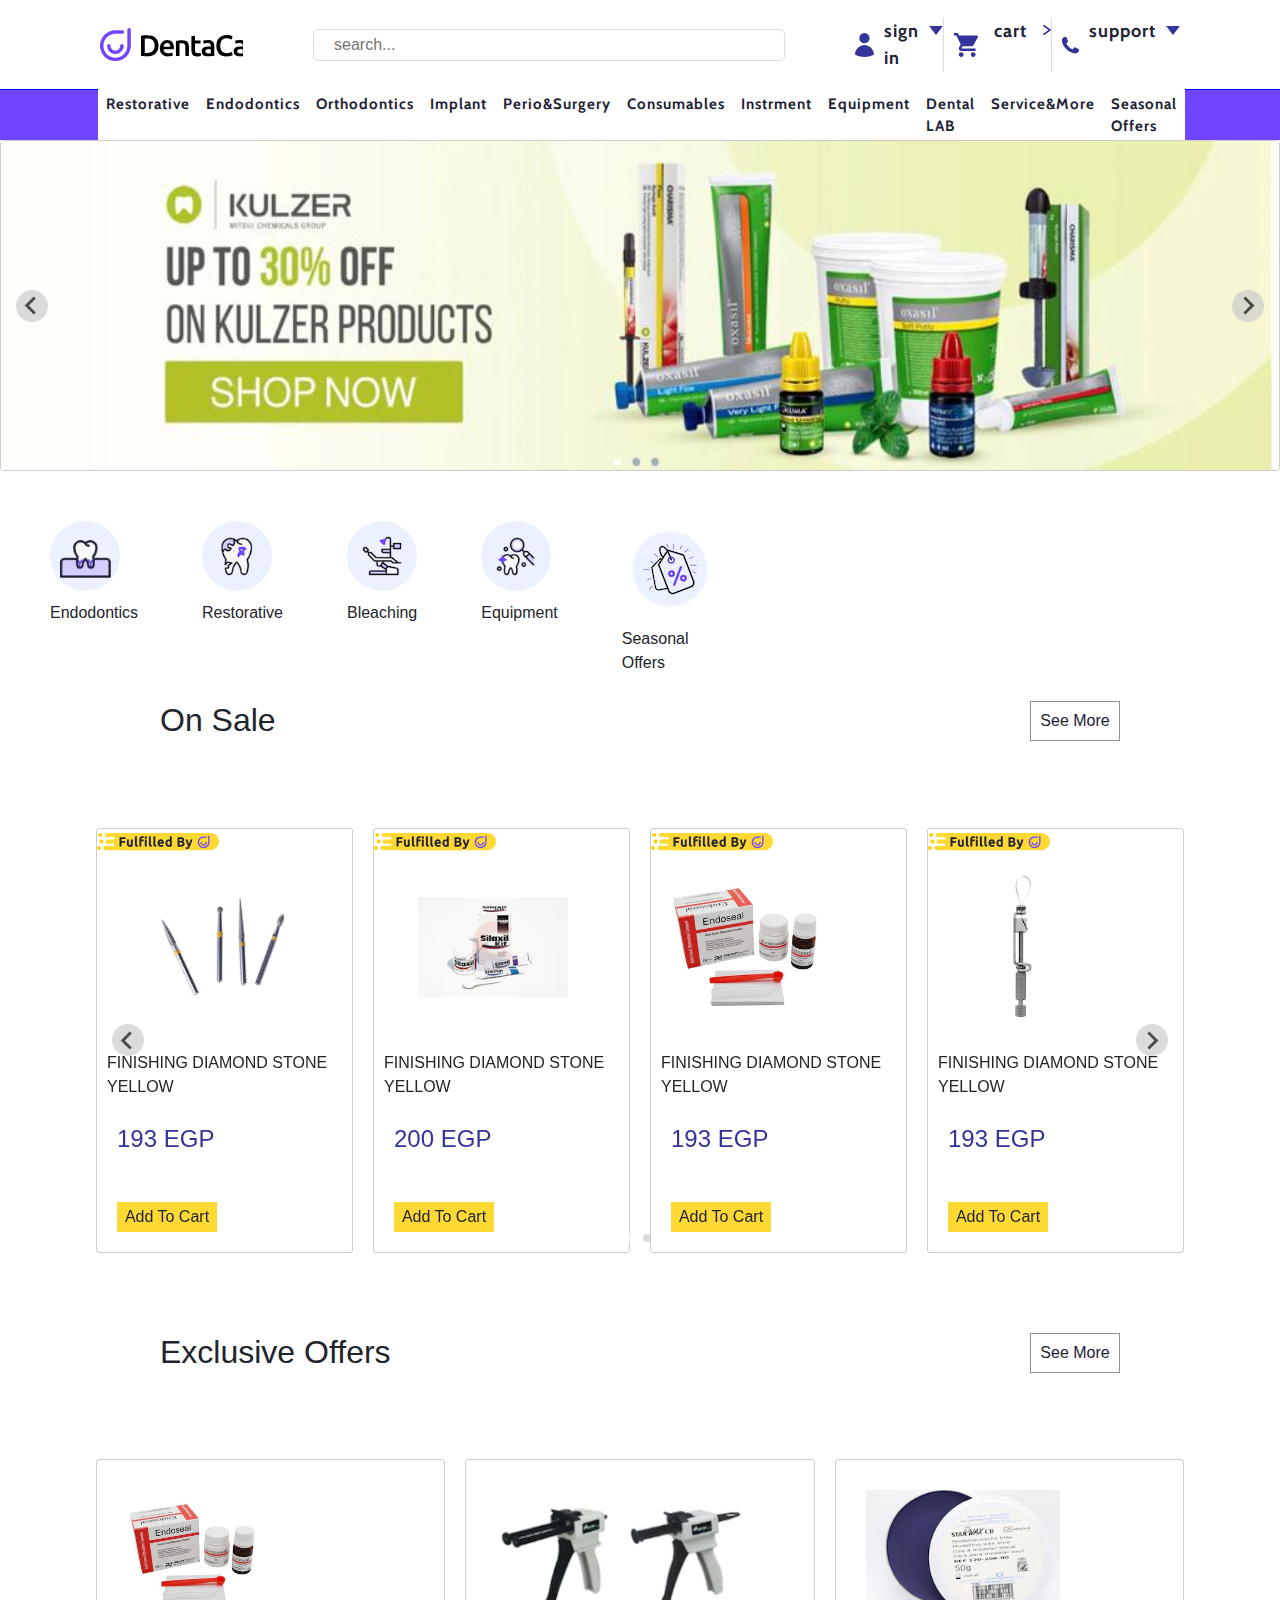
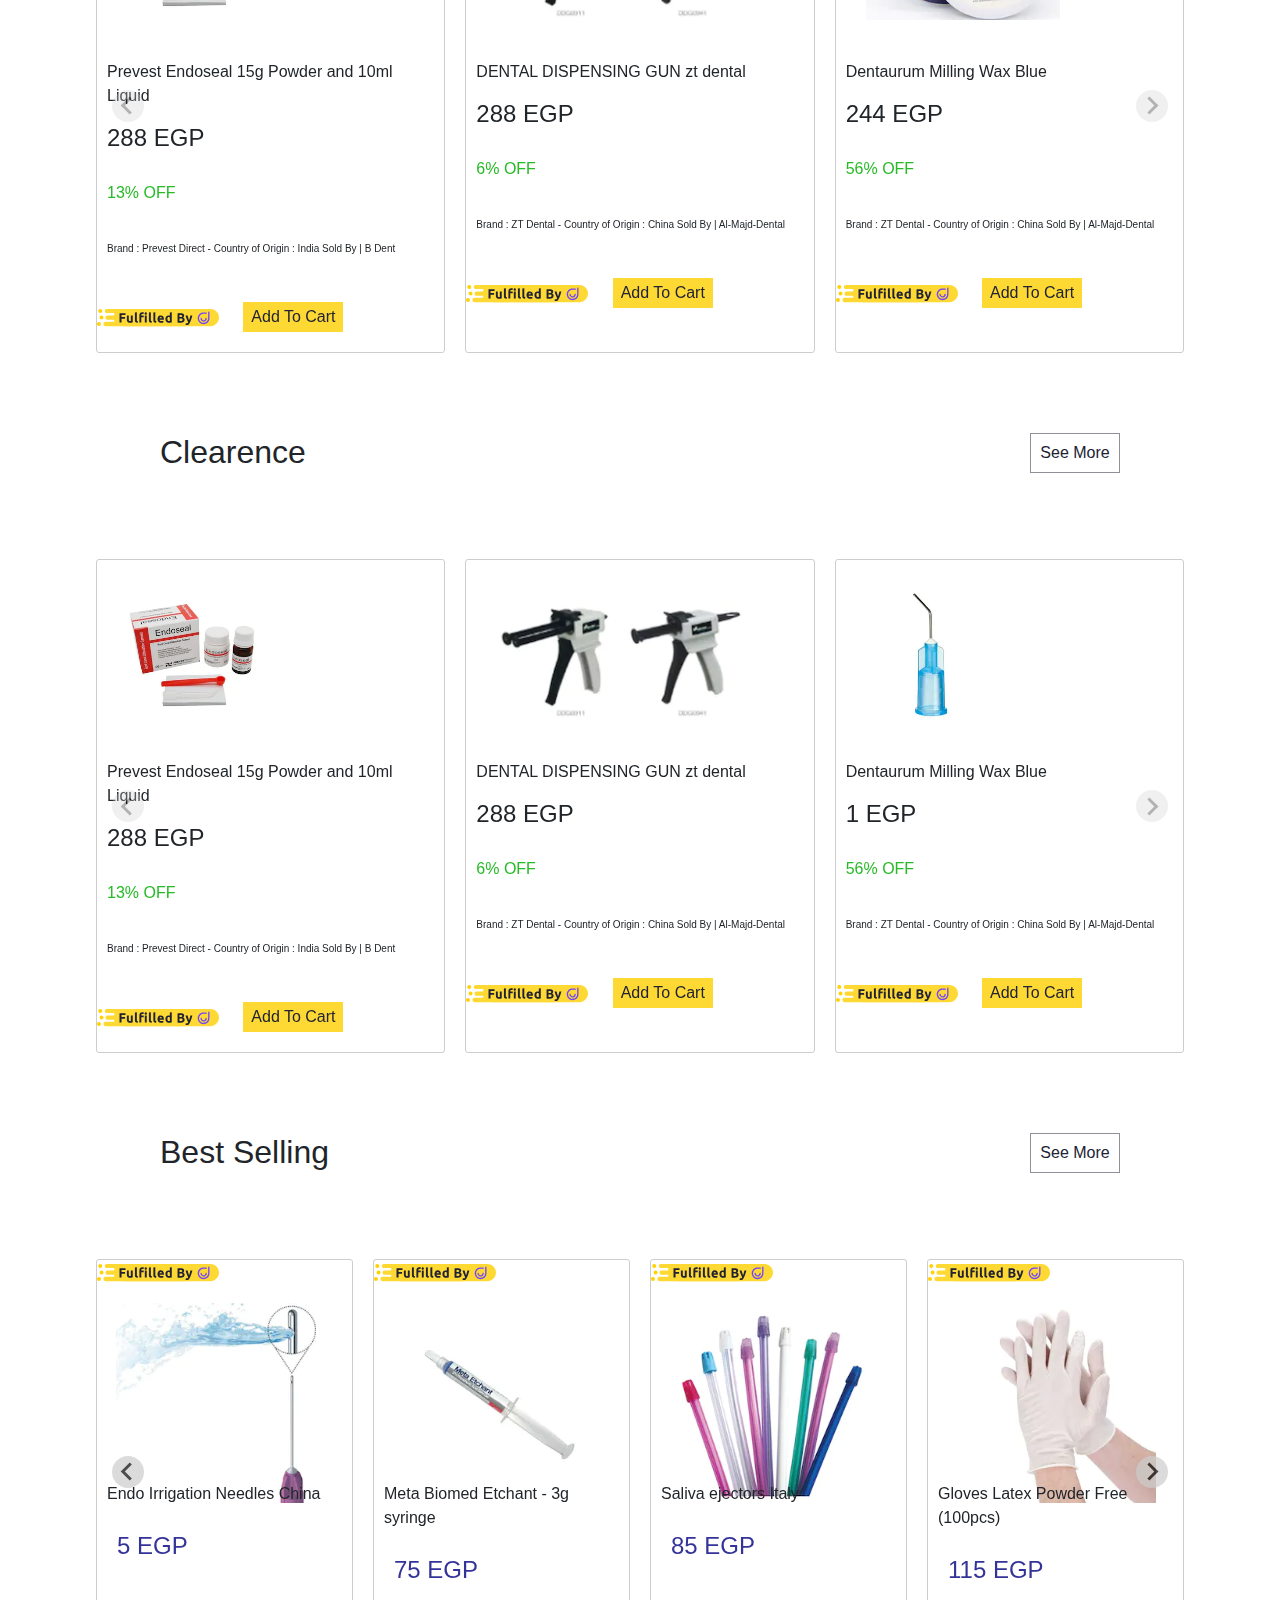
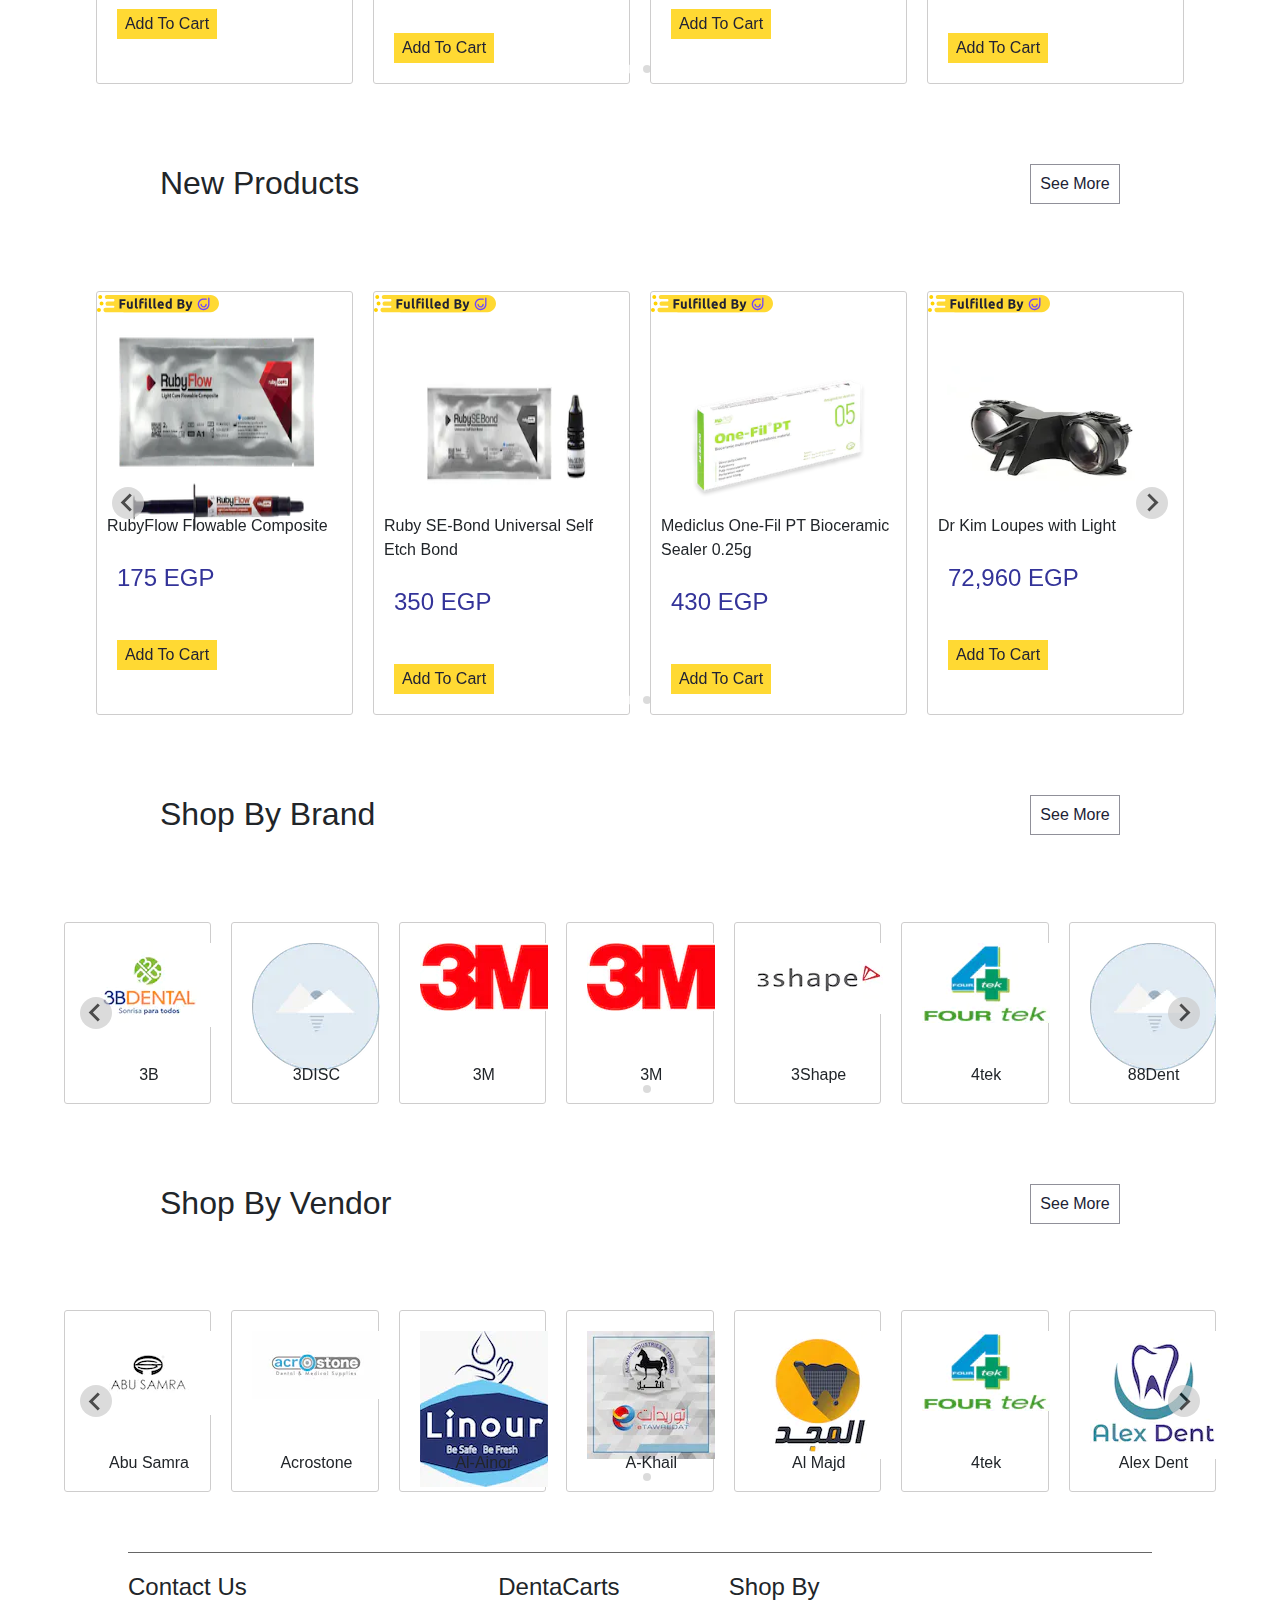
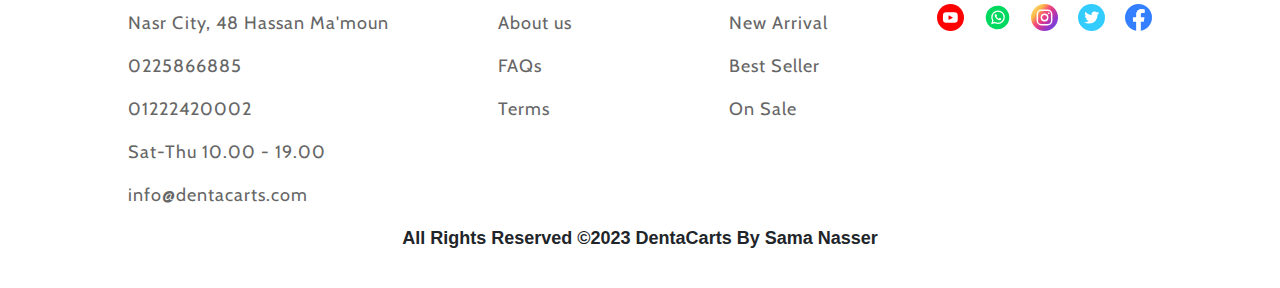
==== index.html @ 3f565e65 "init commit" ====
<!DOCTYPE html>
<html lang="en">

<head>
    <meta charset="UTF-8">
    <meta name="viewport" content="width=device-width, initial-scale=1.0">
    <title>DentaCarts</title>
    <link rel="preconnect" href="https://fonts.googleapis.com">
    <link rel="preconnect" href="https://fonts.gstatic.com" crossorigin>
    <link href="https://fonts.googleapis.com/css2?family=Cabin&display=swap" rel="stylesheet">
    <link rel="stylesheet" href="assets/style/bootstrap.min.css">
    <link rel="stylesheet" href="https://cdnjs.cloudflare.com/ajax/libs/font-awesome/6.4.2/css/all.min.css"
        integrity="sha512-z3gLpd7yknf1YoNbCzqRKc4qyor8gaKU1qmn+CShxbuBusANI9QpRohGBreCFkKxLhei6S9CQXFEbbKuqLg0DA=="
        crossorigin="anonymous" referrerpolicy="no-referrer" />
    <link rel="stylesheet" href="assets/style/splide.min.css">
    <link rel="stylesheet" href="assets/style/style.css">
</head>

<body>
    <div class="LocalIcon_root"><svg width="180" height="34" margin="15px 0" onclick="location.href='index.html';">
            <path
                d="M58.55 17.702c0 1.788-.276 3.34-.836 4.667-.56 1.316-1.346 2.426-2.367 3.31-1.022.884-2.25 1.543-3.694 1.965-1.444.422-3.036.639-4.784.639-.835 0-1.778-.04-2.83-.109a19.266 19.266 0 0 1-3.006-.432V7.692a18.249 18.249 0 0 1 3.036-.413 52.624 52.624 0 0 1 2.859-.088c1.729 0 3.31.206 4.735.609 1.434.403 2.652 1.041 3.684 1.906 1.021.864 1.807 1.955 2.367 3.28.56 1.317.835 2.89.835 4.716Zm-13.764 7.24c.216.02.51.04.865.05.353.01.844.02 1.463.02 2.525 0 4.401-.64 5.649-1.926 1.238-1.277 1.867-3.075 1.867-5.374 0-2.348-.61-4.146-1.818-5.393-1.208-1.248-3.085-1.876-5.629-1.876-1.11 0-1.906.029-2.387.088v14.411h-.01ZM59.836 20.325c0-1.365.207-2.573.61-3.605.402-1.031.952-1.896 1.62-2.574a6.82 6.82 0 0 1 2.329-1.552 7.275 7.275 0 0 1 2.681-.52c2.142 0 3.822.667 5.02 1.994 1.199 1.326 1.798 3.32 1.798 5.963 0 .196-.01.422-.02.668-.01.245-.029.471-.049.668H63.56c.098 1.247.54 2.22 1.326 2.907.786.688 1.925 1.032 3.409 1.032.874 0 1.67-.079 2.397-.236.727-.157 1.296-.324 1.709-.51l.481 2.946a5.73 5.73 0 0 1-.815.315 11.66 11.66 0 0 1-1.189.294c-.442.089-.933.168-1.444.227-.52.058-1.041.088-1.581.088-1.366 0-2.564-.206-3.576-.61-1.012-.402-1.847-.972-2.505-1.699-.659-.727-1.14-1.581-1.464-2.564-.315-.982-.472-2.063-.472-3.232Zm10.453-1.61c0-.502-.069-.973-.207-1.415a3.432 3.432 0 0 0-.609-1.16 2.92 2.92 0 0 0-.982-.776c-.383-.186-.845-.285-1.385-.285-.56 0-1.041.108-1.464.315a3.479 3.479 0 0 0-1.06.815c-.286.334-.512.727-.669 1.16a6.316 6.316 0 0 0-.324 1.335h6.7v.01ZM75.918 12.967c.697-.196 1.601-.383 2.711-.57 1.11-.176 2.348-.265 3.694-.265 1.267 0 2.338.177 3.183.521.854.344 1.532.835 2.043 1.464.51.628.865 1.385 1.07 2.26.207.883.315 1.856.315 2.907v8.763H85.33v-8.193c0-.835-.059-1.543-.167-2.132-.108-.59-.285-1.06-.54-1.434a2.163 2.163 0 0 0-1.012-.806c-.433-.167-.953-.255-1.562-.255-.462 0-.933.03-1.434.088-.502.06-.865.108-1.1.148v12.574h-3.606v-15.07h.01ZM91.38 8.35l3.606-.6v4.706h5.54v3.016h-5.54v6.347c0 1.247.196 2.141.599 2.681.393.54 1.07.806 2.024.806.658 0 1.237-.069 1.738-.206.511-.138.904-.266 1.209-.384l.599 2.86c-.413.176-.963.363-1.64.55-.678.186-1.474.284-2.388.284-1.11 0-2.043-.147-2.79-.442-.746-.295-1.336-.727-1.768-1.297-.432-.57-.747-1.247-.923-2.053-.177-.805-.266-1.719-.266-2.76V8.35ZM108.012 12.073c1.188 0 2.19.148 3.006.442.815.295 1.464.718 1.955 1.248.491.54.835 1.189 1.041 1.955.206.766.314 1.601.314 2.515v9.44c-.56.118-1.395.266-2.514.433-1.12.167-2.388.255-3.802.255-.934 0-1.788-.088-2.564-.265-.776-.177-1.435-.462-1.985-.865a3.965 3.965 0 0 1-1.277-1.552c-.304-.638-.461-1.424-.461-2.357 0-.894.176-1.65.52-2.26a4.156 4.156 0 0 1 1.415-1.503 6.204 6.204 0 0 1 2.073-.835 11.761 11.761 0 0 1 2.456-.255c.393 0 .815.03 1.247.078.432.05.904.138 1.405.256v-.6c0-.412-.049-.815-.147-1.188a2.582 2.582 0 0 0-.521-1.002 2.464 2.464 0 0 0-.982-.668c-.403-.158-.924-.236-1.533-.236-.835 0-1.601.059-2.299.177-.697.118-1.257.255-1.699.412l-.442-2.917c.452-.158 1.12-.315 1.994-.482a16.667 16.667 0 0 1 2.8-.226Zm.294 13.44c1.111 0 1.955-.06 2.535-.178v-3.988a7.175 7.175 0 0 0-.865-.177 8.535 8.535 0 0 0-2.455 0 3.787 3.787 0 0 0-1.101.324 2.009 2.009 0 0 0-.786.668c-.196.285-.294.649-.294 1.09 0 .855.265 1.445.805 1.769.521.324 1.248.491 2.161.491ZM126.304 28.489c-1.553 0-2.938-.236-4.175-.717-1.228-.482-2.28-1.18-3.124-2.103-.855-.923-1.513-2.053-1.965-3.379-.462-1.326-.688-2.859-.688-4.588s.265-3.261.786-4.587c.531-1.327 1.248-2.456 2.161-3.38a9.126 9.126 0 0 1 3.222-2.102c1.228-.481 2.555-.717 3.959-.717.855 0 1.631.069 2.329.196.697.128 1.296.275 1.817.433.521.157.943.324 1.277.51.334.177.58.305.717.384l-1.1 3.065c-.481-.295-1.159-.58-2.043-.845a9.994 9.994 0 0 0-2.879-.403c-.894 0-1.729.157-2.505.462a5.372 5.372 0 0 0-2.014 1.385c-.569.619-1.011 1.395-1.326 2.328-.314.933-.481 2.014-.481 3.252 0 1.09.128 2.092.373 3.006.246.913.629 1.7 1.15 2.367a5.274 5.274 0 0 0 1.964 1.552c.796.364 1.749.55 2.859.55 1.326 0 2.417-.137 3.252-.402s1.483-.52 1.935-.757l1.012 3.065c-.236.157-.56.315-.973.482-.403.157-.894.314-1.444.461-.56.148-1.179.266-1.876.354-.688.079-1.434.128-2.22.128ZM139.939 12.073c1.189 0 2.191.148 3.006.442.815.295 1.464.718 1.955 1.248.491.54.835 1.189 1.041 1.955.206.766.315 1.601.315 2.515v9.44c-.56.118-1.395.266-2.515.433-1.12.167-2.388.255-3.802.255-.933 0-1.788-.088-2.564-.265-.776-.177-1.434-.462-1.985-.865a3.965 3.965 0 0 1-1.277-1.552c-.304-.638-.461-1.424-.461-2.357 0-.894.176-1.65.52-2.26a4.156 4.156 0 0 1 1.415-1.503 6.204 6.204 0 0 1 2.073-.835 11.761 11.761 0 0 1 2.456-.255c.393 0 .815.03 1.247.078.433.05.904.138 1.405.256v-.6c0-.412-.049-.815-.147-1.188a2.582 2.582 0 0 0-.521-1.002 2.464 2.464 0 0 0-.982-.668c-.403-.158-.924-.236-1.533-.236-.835 0-1.601.059-2.299.177-.697.118-1.257.255-1.699.412l-.442-2.917c.452-.158 1.12-.315 1.994-.482a16.843 16.843 0 0 1 2.8-.226Zm.304 13.44c1.11 0 1.955-.06 2.535-.178v-3.988a7.175 7.175 0 0 0-.865-.177 8.56 8.56 0 0 0-2.456 0 3.79 3.79 0 0 0-1.1.324 2.009 2.009 0 0 0-.786.668c-.196.285-.294.649-.294 1.09 0 .855.265 1.445.805 1.769.521.324 1.248.491 2.161.491ZM156.571 15.708a11.053 11.053 0 0 0-1.238-.314 9.23 9.23 0 0 0-1.837-.167c-.393 0-.816.04-1.268.118a8.453 8.453 0 0 0-.943.206v12.486h-3.605V13.203c.698-.255 1.562-.5 2.603-.727 1.042-.226 2.201-.344 3.468-.344.236 0 .521.02.835.05.314.029.639.068.953.117.314.05.629.108.923.177.295.069.541.138.718.197l-.609 3.035ZM157.73 8.35l3.605-.6v4.706h5.54v3.016h-5.54v6.347c0 1.247.196 2.141.599 2.681.393.54 1.071.806 2.024.806.658 0 1.238-.069 1.739-.206.51-.138.903-.266 1.208-.384l.599 2.86c-.412.176-.963.363-1.64.55-.678.186-1.474.284-2.388.284-1.11 0-2.043-.147-2.79-.442-.746-.295-1.336-.727-1.768-1.297-.432-.57-.746-1.247-.923-2.053-.177-.805-.265-1.719-.265-2.76V8.35ZM173.663 25.443c.953 0 1.651-.117 2.083-.343.432-.226.658-.62.658-1.18 0-.52-.235-.942-.697-1.276-.472-.334-1.238-.708-2.309-1.1a17.468 17.468 0 0 1-1.798-.757 5.73 5.73 0 0 1-1.414-.943 3.946 3.946 0 0 1-.943-1.297c-.226-.51-.344-1.13-.344-1.866 0-1.435.53-2.555 1.582-3.38 1.051-.825 2.485-1.238 4.293-1.238.913 0 1.787.089 2.622.256s1.464.334 1.877.491l-.658 2.918a8.705 8.705 0 0 0-1.523-.492c-.619-.147-1.326-.225-2.142-.225-.736 0-1.326.127-1.788.373-.461.245-.687.629-.687 1.15 0 .255.049.49.137.687.089.196.246.383.462.55.216.167.511.334.865.51.353.168.795.345 1.306.522.855.314 1.582.628 2.171.943a5.77 5.77 0 0 1 1.474 1.04c.383.384.668.826.845 1.327.176.501.265 1.09.265 1.788 0 1.493-.55 2.613-1.651 3.38-1.1.766-2.672 1.149-4.725 1.149-1.365 0-2.475-.118-3.31-.344-.835-.226-1.425-.413-1.759-.55l.629-3.006c.54.216 1.179.432 1.925.628.757.187 1.602.285 2.554.285Z"
                fill="#000"></path>
            <path
                d="M15.404 33.106C6.906 33.106 0 26.2 0 17.702 0 9.205 6.906 2.3 15.404 2.3h7.014c.953 0 1.729.776 1.729 1.729 0 .953-.776 1.729-1.73 1.729h-7.013c-6.592 0-11.956 5.364-11.956 11.955 0 6.592 5.364 11.956 11.956 11.956 6.591 0 11.955-5.364 11.955-11.956V1.73C27.36.776 28.135 0 29.09 0c.952 0 1.728.776 1.728 1.729v15.983c-.01 8.488-6.926 15.394-15.413 15.394Z"
                fill="#7144FF"></path>
            <path
                d="M15.404 26.092c-4.568 0-8.282-3.714-8.282-8.282 0-.952.776-1.729 1.73-1.729.952 0 1.728.777 1.728 1.73a4.826 4.826 0 0 0 4.824 4.823 4.826 4.826 0 0 0 4.823-4.824c0-.952.776-1.729 1.73-1.729.952 0 1.728.777 1.728 1.73-.01 4.567-3.723 8.28-8.281 8.28Z"
                fill="#7144FF"></path>
        </svg>
        <div class="inp">
            <input type="text" placeholder="search..." id="searchBar" class="searsbar">
        </div>
        <div class="navBar">
            <div class="sign" onclick="location.href='log.html';">
                <button class="sign__in">
                    <div class="svg">
                        <svg width="19" height="24" fill="none" xmlns="http://www.w3.org/2000/svg">
                            <path fill-rule="evenodd" clip-rule="evenodd"
                                d="M4.284 5.143a5.143 5.143 0 1 1 10.286 0 5.143 5.143 0 0 1-10.286 0ZM0 21.263a9.429 9.429 0 0 1 18.854
                0 .857.857 0 0 1-.5.794A21.353 21.353 0 0 1 9.429 24c-3.185 0-6.21-.695-8.928-1.943a.857.857 0 0 1-.5-.794Z" fill="#339"></path>
                        </svg>

                    </div>
                </button>
                <div class="sign-in">
                    <a href="#">sign in</a>
                </div>
                <div class="svg2"><svg width="14" height="9" fill="none">
                        <path d="M7 9 .072 0h13.856L7 9Z" fill="#339"></path>
                    </svg></div>
            </div>
            <div class="cart" >
                <button class="btn-cart" tabindex="0" type="button">
                    <div class="svg3" onclick="location.href='cartp.html';"><svg  width="24" height="24" fill="none">
                            <path
                                d="M7.2 19.2a2.397 2.397 0 0 0-2.388 2.4c0 1.32 1.068 2.4 2.388 2.4 1.32 0 2.4-1.08 2.4-2.4 0-1.32-1.08-2.4-2.4-2.4ZM0 0v2.4h2.4l4.32 9.108-1.62 2.94a2.32 2.32 0 0 0-.3 1.152c0 1.32 1.08 2.4 2.4 2.4h14.4v-2.4H7.704a.297.297 0 0 1-.3-.3l.036-.144L8.52 13.2h8.94c.9 0 1.692-.492 2.1-1.236l4.296-7.788A1.204 1.204 0 0 0 22.8 2.4H5.052L3.924 0H0Zm19.2 19.2a2.397 2.397 0 0 0-2.388 2.4c0 1.32 1.068 2.4 2.388 2.4 1.32 0 2.4-1.08 2.4-2.4 0-1.32-1.08-2.4-2.4-2.4Z"
                                fill="#339"></path>
                        </svg>
                    </div>
                </button>
                <div class="Cart" onclick="location.href='cart.html';">
                    <a href="#">cart</a>
                </div>
                <div class="svg4">
                    <div class="NavigationRightMenu_arrow__x4M5r MuiBox-root css-0" ><svg width="8" height="10"
                            fill="none" xmlns="http://www.w3.org/2000/svg">
                            <path fill-rule="evenodd" clip-rule="evenodd" d="M.386.168C.796-.072 1.4-.055 1.783.22l5.912 
                            4.25c.198.142.305.332.305.53s-.107.388-.305.53L1.783 9.78c-.408.293-1.07.293-1.477 0-.408-.293-.408-.768 0-1.061L5.48 5 
                            .306 1.282C-.077 1.007-.1.572.235.277L.306.22l.08-.052Z" fill="#339"></path>
                        </svg></div>
                </div>
            </div>
            <div class="support">
                <button class="btn-support">
                    <div class="svg5"><svg width="17" height="17" fill="none">
                            <path fill-rule="evenodd"
                                d="M16.143 11.881c-.416-.228-2.457-1.33-2.84-1.485-.381-.155-.662-.236-.961.176-.3.412-1.145 1.335-1.4 1.608-.255.273-.506.3-.922.071a11.583 11.583 0 0 1-3.324-2.228A12.766 12.766 0 0 1 4.45 7.004c-.232-.433 0-.653.218-.856.2-.183.443-.48.663-.718a2.92 2.92 0 0 0 .449-.69.777.777 0 0 0-.008-.742c-.1-.215-.866-2.33-1.186-3.19-.32-.862-.68-.733-.926-.743C3.414.055 3.133.01 2.85 0a1.552 1.552 0 0 0-1.148.487A4.743 4.743 0 0 0 .089 3.962a8.223 8.223 0 0 0 1.564 4.44c.2.291 2.75 4.805 6.988 6.661 4.237 1.856 4.263 1.291 5.04 1.25a4.285 4.285 0 0 0 2.933-1.906c.3-.621.411-1.316.322-2-.1-.18-.378-.3-.793-.525Z"
                                fill="#339"></path>
                            <path
                                d="M16.985 12.646s-1.212 4.733-4.9 3.442c-3.688-1.29-9.6-5.007-11.265-9.284C-.845 2.527.193 1.224 2.436.232 4.68-.758 5.931 3.883 5.41 4.665c-.521.782-2.5 1.356-.73 3.442a42.125 42.125 0 0 0 5.633 4.9s2.764-2.243 2.764-2.4c0-.157 3.908 2.04 3.908 2.04Z"
                                fill="#339"></path>
                        </svg>
                    </div>
                </button>
                <div class="supp">
                    <a href="#">support</a>
                </div>
                <div class="svg6"><svg width="14" height="9" fill="none">
                        <path d="M7 9 .072 0h13.856L7 9Z" fill="#339"></path>
                    </svg>
                </div>
            </div>
        </div>
    </div>
    <nav class="navbar navbar-expand-lg navbar-light position-relative">
        <div class="container-fluid">
            <div class="collapse navbar-collapse" id="navbarSupportedContent">
                <ul class="navbar-nav me-auto mb-2 mb-lg-0">
                    <li class="nav-item" onclick="location.href='master.html';">
                        <a class="nav-link Restorative" href="#">Restorative</a>
                    </li>
                    <li class="nav-item" onclick="location.href='main.html';">
                        <a class="nav-link Endodontics" href="#">Endodontics</a>
                    </li>
                    <li class="nav-item">
                        <a class="nav-link Orthodontics " href="#">Orthodontics</a>
                    </li>
                    <li class="nav-item">
                        <a class="nav-link Implant" href="#">Implant</a>
                    </li>
                    <li class="nav-item">
                        <a class="nav-link Perio" href="#">Perio&Surgery</a>
                    </li>
                    <li class="nav-item">
                        <a class="nav-link Consumables " href="#">Consumables</a>
                    </li>
                    <li class="nav-item">
                        <a class="nav-link Instrment" href="#">Instrment</a>
                    </li>
                    <li class="nav-item">
                        <a class="nav-link Equipment" href="#">Equipment</a>
                    </li>
                    <li class="nav-item">
                        <a class="nav-link " href="#">Dental LAB</a>
                    </li>
                    <li class="nav-item">
                        <a class="nav-link " href="#">Service&More</a>
                    </li>
                    <li class="nav-item">
                        <span><a class="nav-link " href="#">Seasonal Offers</a></span>
                    </li>
                </ul>
            </div>
            <div class="col RestorativeDiv position-absolute">
                <ul class="menu">
                    <li>
                        <a href="#">
                            <h3>Consumable</h3>
                        </a>
                    </li>
                    <li>
                        <a href="#">Composite</a>
                    </li>
                    <li>
                        <a href="#">Amalgam</a>
                    </li>
                    <li>
                        <a href="#">Glass Lonomer & Cements</a>
                    </li>
                    <li>
                        <a href="#">Base Liners</a>
                    </li>
                    <li>
                        <a href="#">Matrix materials & Wedges</a>
                    </li>
                    <li>
                        <a href="#">Isolation Materials</a>
                    </li>
                    <li>
                        <a href="#">Finishing & Polishing</a>
                    </li>
                    <li>
                        <a href="#">Acid Etch & Bonding Agents</a>
                    </li>
                    <li>
                        <a href="#">Bleaching Kits</a>
                    </li>
                    <li>
                        <a href="#">Caries Detectors</a>
                    </li>
                    <li>
                        <a href="#">Temporary Fillings</a>
                    </li>
                    <li>
                        <a href="#">Dental Burs</a>
                    </li>
                    <li>
                        <a href="#">Crown Forms</a>
                    </li>
                    <li>
                        <a href="#">Prevention</a>
                    </li>
                </ul>
            </div>
            <div class="col EndodonticsDiv position-absolute">
                <ul class="menu">
                    <li>
                        <a href="#">
                            <h3>Consumables</h3>
                        </a>
                    </li>
                    <li>
                        <a href="#">Manual Files</a>
                    </li>
                    <li>
                        <a href="#">Paper Points</a>
                    </li>
                    <li>
                        <a href="#">Gutte Glidden & Pesso Reamer</a>
                    </li>
                    <li>
                        <a href="#">Sealers</a>
                    </li>
                    <li>
                        <a href="#">Endo Accessories</a>
                    </li>
                    <li>
                        <a href="#">Rotary Files</a>
                    </li>
                    <li>
                        <a href="#">Vitality Testers</a>
                    </li>
                    <li>
                        <a href="#">Medication & Irrigation</a>
                    </li>
                    <li>
                        <a href="#">Barbed Broach</a>
                    </li>
                    <li>
                        <a href="#">Regenerative Cements</a>
                    </li>
                    <li>
                        <a href="#">Spreaders & Pluggers</a>
                    </li>
                    <li>
                        <a href="#">Endodontic Burs</a>
                    </li>
                    <li>
                        <a href="#">Paste Carriers</a>
                    </li>
                    <li>
                        <a href="#">Isolation Materials</a>
                    </li>
                    <li>
                        <a href="#">Temporary Fillings</a>
                    </li>
                    <li>
                        <a href="#">
                            <h3>Eq</h3>
                        </a>
                    </li>
                </ul>
            </div>
            <div class="col OrthodonticsDiv position-absolute">
                <ul class="menu">
                    <li>
                        <a href="#">
                            <h3>Consumable</h3>
                        </a>
                    </li>
                    <li>
                        <a href="#">Bracket Systems</a>
                    </li>
                    <li>
                        <a href="#">Adhesives</a>
                    </li>
                    <li>
                        <a href="#">Wires & Expansion Screws</a>
                    </li>
                    <li>
                        <a href="#">Bands</a>
                    </li>
                    <li>
                        <a href="#">Elastic O-Ties & Ligatures</a>
                    </li>
                    <li>
                        <a href="#">Buttons & Cleats</a>
                    </li>
                    <li>
                        <a href="#">Buccal Tubes</a>
                    </li>
                    <li>
                        <a href="#">Cheek Retractors</a>
                    </li>
                    <li>
                        <a href="#">Alginate</a>
                    </li>
                </ul>
            </div>
            <div class="col ImplantDiv position-absolute">
                <ul class="menu">
                    <li>
                        <a href="#">
                            <h3>Consumables</h3>
                        </a>
                    </li>
                    <li>
                        <a href="#">Dental Implants</a>
                    </li>
                    <li>
                        <a href="#">Prosthetic Parts</a>
                    </li>
                    <li>
                        <a href="#">Miscellaneous</a>
                    </li>
                </ul>
            </div>
            <div class="col PerioDiv position-absolute">
                <ul class="menu">
                    <li>
                        <a href="#">
                            <h3>Consumable</h3>
                        </a>
                    </li>
                    <li>
                        <a href="#">Impression Materials & Accessories</a>
                    </li>
                    <li>
                        <a href="#">Permanent Cements</a>
                    </li>
                    <li>
                        <a href="#">Temporary Cements</a>
                    </li>
                    <li>
                        <a href="#">Temporary Crown</a>
                    </li>
                    <li>
                        <a href="#">Crowns, Bands & Shells</a>
                    </li>
                    <li>
                        <a href="#">Posts & Drills</a>
                    </li>
                    <li>
                        <a href="#">Core Build Up Materials</a>
                    </li>
                    <li>
                        <a href="#">Burs & Stones</a>
                    </li>
                    <li>
                        <a href="#">Softliner</a>
                    </li>
                    <li>
                        <a href="#">Gingival Retractors</a>
                    </li>
                    <li>
                        <a href="#">Occlusal Adjustment Materials</a>
                    </li>
                </ul>
            </div>
            <div class="col ConsumablesDiv position-absolute">
                <ul class="menu">
                    <li>
                        <a href="#">
                            <h3>General Consumables</h3>
                        </a>
                    </li>
                    <li>
                        <a href="#">Napkins, Cup, Gauze & Cotton</a>
                    </li>
                    <li>
                        <a href="#">X-Ray Film & Materials</a>
                    </li>
                    <li>
                        <a href="#">Disposables</a>
                    </li>
                </ul>
            </div>
            <div class="col InstrmentDiv position-absolute">
                <ul class="menu">
                    <li>
                        <a href="#">
                            <h3>General Instrment</h3>
                        </a>
                    </li>
                    <li>
                        <a href="#">Diagnostic Sets</a>
                    </li>
                    <li>
                        <a href="#">Knives & Carvers</a>
                    </li>
                    <li>
                        <a href="#">Metal Syringes</a>
                    </li>
                    <li>
                        <a href="#">Glass Slab</a>
                    </li>
                    <li>
                        <a href="#">Mixing Bowls</a>
                    </li>
                    <li>
                        <a href="#">Filling Instrument</a>
                    </li>
                    <li>
                        <a href="#">Excavator</a>
                    </li>
                </ul>
            </div>
            <div class="col EquipmentDiv position-absolute">
                <ul>
                    <li><a href="#">
                            <h3>Sterilization Systems</h3>
                        </a></li>
                    <li>
                        <a href="#">Autoclave</a>
                    </li>
                    <li>
                        <a href="#">Watar Distiller</a>
                    </li>
                    <li>
                        <a href="#">Ultrasonic Cleaner</a>
                    </li>
                    <li>
                        <a href="#">Sealing Machine</a>
                    </li>
                    <li>
                        <a href="#">Washing Machine</a>
                    </li>
                </ul>
            </div>
        </div>
    </nav>
    <section class="home_banner">
        <div class="splide" aria-label="Splide Basic HTML Example">
            <div class="splide__track">
                <ul class="splide__list">
                    <li class="splide__slide">
                        <img class="w-100" src="assets/images/WhatsApp Image 2023-08-21 at 8.36.37 PM.jpeg" alt="">
                    </li>
                    <li class="splide__slide">
                        <img class="w-100" src="assets/images/WhatsApp Image 2023-08-21 at 8.39.44 PM.jpeg" alt="">
                    </li>
                    <li class="splide__slide">
                        <img class="w-100" src="assets/images/WhatsApp Image 2023-08-21 at 8.40.10 PM.jpeg" alt="">
                    </li>
                </ul>
            </div>
        </div>
    </section>
    <div class="denta">
        <div class="image">
            <div class="image1">
                <img src="assets/images/Frame_3203.webp" class="im" alt="">
                <p>Endodontics</p>
            </div>
            <div class="image2">
                <img src="assets/images/Frame_3204.webp" class="im" alt="">
                <p>Restorative</p>
            </div>
            <div class="image3">
                <img src="assets/images/Frame_3207.webp" class="im" alt="">
                <p>Bleaching</p>
            </div>
            <div class="image4">
                <img src="assets/images/Frame_3206.webp" class="im" alt="">
                <p>Equipment</p>
            </div>
            <div class="image5">
                <img src="assets/images/offer_icon-01_vf5a-ia.webp" alt="">
                <p>Seasonal Offers</p>
            </div>
        </div>
    </div>
    <section>
        <div class="on-sale">
            <div class="title">
                <h2 class="sale">On Sale</h2>
                <button class="see">See More</button>
            </div>
        </div>
        <section class="splide new-splide" aria-label="Splide Basic HTML Example">
            <div class="splide__track">
                <ul class="splide__list">
                    <li class="splide__slide">
                        <div >
                            <svg class="svg" width="122" height="18" fill="none" xmlns="http://www.w3.org/2000/svg">
                                <path
                                    d="M81.56 0H31.086c-1.111 0-2.011.92-2.011 2.054s.9 2.053 2.01 2.053h42.079a1 1 0 0 1 .988 1.01v.287a1 1 0 0 1-.988 1.01H36.166c-1.11 0-2.01.919-2.01 2.053v.288c0 1.135.9 2.054 2.01 2.054h36.997a1 1 0 0 1 .988 1.009 1 1 0 0 1-.988 1.01H26.84c-1.11 0-2.01.918-2.01 2.053v.216c0 1.135.9 2.054 2.01 2.054h86.762c4.638 0 8.398-3.84 8.398-8.576C122 3.84 118.24 0 113.602 0H81.561Z"
                                    fill="#FFD933"></path>
                                <path
                                    d="M55.923 0H9.801C8.69 0 7.79.92 7.79 2.054s.9 2.053 2.01 2.053h6.622a1 1 0 0 1 .988 1.01v.287a1 1 0 0 1-.988 1.01h-5.893c-1.111 0-2.011.919-2.011 2.053v.288c0 1.135.9 2.054 2.01 2.054h5.894a1 1 0 0 1 .988 1.009 1 1 0 0 1-.988 1.01h-7.94c-1.111 0-2.011.918-2.011 2.053v.216c0 1.135.912 2.054 2.023 2.054h79.47c4.639 0 8.398-3.84 8.398-8.576C96.362 3.84 92.602 0 87.964 0h-32.04Z"
                                    fill="#FFD933"></path>
                                <path
                                    d="M3.92 15.102c0-1.103-.877-2.005-1.96-2.016-1.082-.01-1.96.876-1.96 1.98 0 1.103.878 2.005 1.96 2.015 1.083.01 1.96-.876 1.96-1.979Z"
                                    fill="#FFD200"></path>
                                <path
                                    d="M111.163 6.481c0-1.023.004-2.045-.002-3.068-.003-.468.2-.801.677-.8.446.003.655.33.65.765-.025 2.212.119 4.428-.065 6.634-.245 2.942-2.936 5.26-5.923 5.191-3.018-.07-5.564-2.458-5.756-5.4-.201-3.071 1.936-5.796 4.888-6.24 1.188-.18 2.381-.075 3.571-.088.43-.005.731.22.716.69-.015.435-.314.625-.713.633-.857.016-1.716-.001-2.574.01-2.427.028-4.304 1.73-4.563 4.127-.227 2.107 1.294 4.289 3.333 4.78 2.4.577 4.647-.6 5.503-2.882.331-.884.253-1.807.257-2.722.003-.544.001-1.087.001-1.63Z"
                                    fill="#7045FF"></path>
                                <path
                                    d="M106.616 12.52c-1.665.004-3.08-1.316-3.157-2.933-.022-.456.116-.818.606-.852.444-.03.647.264.705.704.145 1.097.857 1.771 1.83 1.774.973.003 1.647-.64 1.83-1.764.073-.449.278-.78.767-.709.476.07.608.45.57.895-.139 1.613-1.524 2.883-3.151 2.886Z"
                                    fill="#7045FF"></path>
                                <path
                                    d="M6.534 8.568c0-1.103-.877-2.005-1.96-2.016-1.083-.01-1.96.876-1.96 1.98 0 1.102.877 2.005 1.96 2.015 1.083.01 1.96-.876 1.96-1.979ZM5.228 2.034C5.228.931 4.35.03 3.268.018c-1.083-.01-1.96.876-1.96 1.98 0 1.102.877 2.005 1.96 2.015 1.082.01 1.96-.876 1.96-1.979Z"
                                    fill="#FFD200"></path>
                                <path
                                    d="M22.51 13.603V4.327h6.013V6.08h-3.99v1.941h3.55v1.754h-3.55v3.828H22.51ZM35.746 13.362a9.836 9.836 0 0 1-1.27.268 9.617 9.617 0 0 1-1.632.133c-.579 0-1.063-.08-1.451-.24a2.23 2.23 0 0 1-.907-.67 2.737 2.737 0 0 1-.48-1.044 5.757 5.757 0 0 1-.142-1.325V6.562h1.93v3.681c0 .643.082 1.107.247 1.392.164.286.47.428.92.428.138 0 .285-.004.44-.013.155-.018.294-.036.415-.054V6.562h1.93v6.8ZM40.64 13.736c-.562-.008-1.02-.07-1.374-.187-.345-.116-.622-.276-.83-.482a1.765 1.765 0 0 1-.414-.763 4.591 4.591 0 0 1-.103-1.017v-7.75l1.93-.321v7.67c0 .178.013.339.04.481a.9.9 0 0 0 .142.362.85.85 0 0 0 .324.24c.138.063.324.103.557.121l-.272 1.646ZM45.333 3.216c.363 0 .66.031.894.094.242.062.445.129.609.2l-.337 1.566a1.797 1.797 0 0 0-.467-.133 3.136 3.136 0 0 0-.505-.04 1.49 1.49 0 0 0-.596.106.916.916 0 0 0-.376.268 1.213 1.213 0 0 0-.194.415c-.035.16-.052.335-.052.522v.348h2.384v1.66H44.31v5.38h-1.93V6.188c0-.91.246-1.633.738-2.168.501-.535 1.24-.803 2.216-.803Zm4.405 10.387h-1.93v-7.04h1.93v7.04Zm.182-9.075c0 .365-.117.655-.35.87a1.15 1.15 0 0 1-.804.307c-.31 0-.583-.102-.816-.307-.225-.215-.337-.505-.337-.87 0-.366.112-.652.337-.857.233-.214.505-.321.816-.321.311 0 .58.107.804.32.233.206.35.492.35.858ZM54.633 13.736c-.561-.008-1.019-.07-1.373-.187-.346-.116-.622-.276-.83-.482a1.766 1.766 0 0 1-.414-.763 4.591 4.591 0 0 1-.104-1.017v-7.75l1.931-.321v7.67c0 .178.013.339.039.481a.897.897 0 0 0 .142.362.85.85 0 0 0 .324.24c.139.063.324.103.558.121l-.273 1.646ZM59.093 13.736c-.561-.008-1.02-.07-1.373-.187-.346-.116-.622-.276-.83-.482a1.766 1.766 0 0 1-.414-.763 4.591 4.591 0 0 1-.104-1.017v-7.75l1.93-.321v7.67c0 .178.014.339.04.481a.899.899 0 0 0 .142.362.85.85 0 0 0 .324.24c.138.063.324.103.557.121l-.272 1.646ZM60.508 10.136c0-.625.09-1.169.272-1.633.19-.473.436-.866.739-1.178a3.056 3.056 0 0 1 1.036-.71c.398-.16.803-.24 1.218-.24.968 0 1.732.308 2.294.923.561.607.842 1.504.842 2.69 0 .117-.005.246-.013.389-.009.134-.017.254-.026.361h-4.38c.043.41.23.737.557.977.329.241.77.362 1.322.362.354 0 .7-.031 1.037-.094.345-.071.626-.156.842-.254l.26 1.62a2.615 2.615 0 0 1-.415.16 4.408 4.408 0 0 1-.584.134 6.684 6.684 0 0 1-1.399.147c-.613 0-1.149-.094-1.607-.281a3.232 3.232 0 0 1-1.127-.763 3.263 3.263 0 0 1-.66-1.165 4.862 4.862 0 0 1-.208-1.445Zm4.535-.763a1.929 1.929 0 0 0-.09-.495 1.116 1.116 0 0 0-.221-.429 1.093 1.093 0 0 0-.376-.307 1.152 1.152 0 0 0-.557-.12 1.2 1.2 0 0 0-.557.12c-.156.07-.285.17-.389.294a1.442 1.442 0 0 0-.246.442 3.16 3.16 0 0 0-.117.495h2.553ZM70.404 10.029c0 .616.134 1.11.402 1.486.268.374.665.562 1.192.562.173 0 .333-.005.48-.014.146-.017.267-.035.362-.053V8.382c-.12-.08-.28-.147-.48-.2a2.14 2.14 0 0 0-.582-.08c-.916 0-1.374.642-1.374 1.927Zm4.367 3.346a9.39 9.39 0 0 1-.596.16c-.225.045-.462.085-.713.121a9.692 9.692 0 0 1-.751.08c-.25.027-.493.04-.726.04a4.163 4.163 0 0 1-1.503-.254c-.44-.17-.812-.41-1.114-.722a3.338 3.338 0 0 1-.7-1.152 4.7 4.7 0 0 1-.233-1.525c0-.572.069-1.085.207-1.54.138-.464.337-.856.596-1.178.26-.32.575-.566.946-.736a3.15 3.15 0 0 1 1.296-.254c.267 0 .505.027.712.08.216.054.432.13.648.228V3.537l1.931-.321v10.16ZM83.534 13.723c-.492 0-.985-.018-1.477-.053a9.505 9.505 0 0 1-1.516-.214V4.46c.415-.08.868-.139 1.36-.174.493-.045.95-.067 1.374-.067.57 0 1.093.044 1.568.134.484.08.898.223 1.244.428.345.205.613.477.803.816.199.33.298.741.298 1.232 0 .74-.345 1.325-1.036 1.753.57.223.958.527 1.166.91.207.384.31.817.31 1.299 0 .973-.345 1.704-1.036 2.195-.682.49-1.702.736-3.058.736ZM82.51 9.56v2.396c.147.018.307.032.48.04.173.01.363.014.57.014.605 0 1.093-.09 1.464-.268.372-.178.557-.509.557-.99 0-.429-.155-.732-.466-.91-.311-.188-.756-.282-1.335-.282h-1.27Zm0-1.592h.985c.622 0 1.067-.08 1.335-.241.268-.17.402-.438.402-.804 0-.374-.139-.638-.415-.79-.276-.15-.682-.227-1.218-.227-.173 0-.359.005-.557.014-.199 0-.376.009-.532.026v2.022ZM95.402 6.562a63.209 63.209 0 0 1-1.218 3.815 46.734 46.734 0 0 1-1.387 3.453c-.181.402-.362.74-.544 1.018-.181.285-.38.517-.596.695a1.938 1.938 0 0 1-.739.402 3 3 0 0 1-.945.134c-.303 0-.584-.031-.843-.094a3.332 3.332 0 0 1-.622-.187l.337-1.593c.199.071.376.12.531.147.156.027.32.04.493.04.345 0 .609-.098.79-.294.19-.188.35-.45.48-.79a41.357 41.357 0 0 1-1.322-2.998 38.85 38.85 0 0 1-1.244-3.748h2.047c.087.348.186.727.298 1.138.121.401.247.812.376 1.231.13.41.26.812.389 1.205.138.393.268.75.389 1.07.112-.32.229-.677.35-1.07.12-.393.237-.794.35-1.205.12-.42.233-.83.336-1.231.113-.41.212-.79.298-1.138h1.996Z"
                                    fill="#212234"></path>
                            </svg>
                            <div class="img">
                                <img src="assets/images/41333_1.webp" alt="">
                            </div>
                            <i class="fa-regular fa-heart"></i>
                            <div class="pricee">
                                <p>FINISHING DIAMOND STONE YELLOW</p>
                                <h4 class="price">193 EGP</h4>
                            </div>
                            <button class="cart-btn">Add To Cart</button>
                        </div>
                    </li>
                    <li class="splide__slide">
                        <div >
                            <svg class="svg" width="122" height="18" fill="none" xmlns="http://www.w3.org/2000/svg">
                                <path
                                    d="M81.56 0H31.086c-1.111 0-2.011.92-2.011 2.054s.9 2.053 2.01 2.053h42.079a1 1 0 0 1 .988 1.01v.287a1 1 0 0 1-.988 1.01H36.166c-1.11 0-2.01.919-2.01 2.053v.288c0 1.135.9 2.054 2.01 2.054h36.997a1 1 0 0 1 .988 1.009 1 1 0 0 1-.988 1.01H26.84c-1.11 0-2.01.918-2.01 2.053v.216c0 1.135.9 2.054 2.01 2.054h86.762c4.638 0 8.398-3.84 8.398-8.576C122 3.84 118.24 0 113.602 0H81.561Z"
                                    fill="#FFD933"></path>
                                <path
                                    d="M55.923 0H9.801C8.69 0 7.79.92 7.79 2.054s.9 2.053 2.01 2.053h6.622a1 1 0 0 1 .988 1.01v.287a1 1 0 0 1-.988 1.01h-5.893c-1.111 0-2.011.919-2.011 2.053v.288c0 1.135.9 2.054 2.01 2.054h5.894a1 1 0 0 1 .988 1.009 1 1 0 0 1-.988 1.01h-7.94c-1.111 0-2.011.918-2.011 2.053v.216c0 1.135.912 2.054 2.023 2.054h79.47c4.639 0 8.398-3.84 8.398-8.576C96.362 3.84 92.602 0 87.964 0h-32.04Z"
                                    fill="#FFD933"></path>
                                <path
                                    d="M3.92 15.102c0-1.103-.877-2.005-1.96-2.016-1.082-.01-1.96.876-1.96 1.98 0 1.103.878 2.005 1.96 2.015 1.083.01 1.96-.876 1.96-1.979Z"
                                    fill="#FFD200"></path>
                                <path
                                    d="M111.163 6.481c0-1.023.004-2.045-.002-3.068-.003-.468.2-.801.677-.8.446.003.655.33.65.765-.025 2.212.119 4.428-.065 6.634-.245 2.942-2.936 5.26-5.923 5.191-3.018-.07-5.564-2.458-5.756-5.4-.201-3.071 1.936-5.796 4.888-6.24 1.188-.18 2.381-.075 3.571-.088.43-.005.731.22.716.69-.015.435-.314.625-.713.633-.857.016-1.716-.001-2.574.01-2.427.028-4.304 1.73-4.563 4.127-.227 2.107 1.294 4.289 3.333 4.78 2.4.577 4.647-.6 5.503-2.882.331-.884.253-1.807.257-2.722.003-.544.001-1.087.001-1.63Z"
                                    fill="#7045FF"></path>
                                <path
                                    d="M106.616 12.52c-1.665.004-3.08-1.316-3.157-2.933-.022-.456.116-.818.606-.852.444-.03.647.264.705.704.145 1.097.857 1.771 1.83 1.774.973.003 1.647-.64 1.83-1.764.073-.449.278-.78.767-.709.476.07.608.45.57.895-.139 1.613-1.524 2.883-3.151 2.886Z"
                                    fill="#7045FF"></path>
                                <path
                                    d="M6.534 8.568c0-1.103-.877-2.005-1.96-2.016-1.083-.01-1.96.876-1.96 1.98 0 1.102.877 2.005 1.96 2.015 1.083.01 1.96-.876 1.96-1.979ZM5.228 2.034C5.228.931 4.35.03 3.268.018c-1.083-.01-1.96.876-1.96 1.98 0 1.102.877 2.005 1.96 2.015 1.082.01 1.96-.876 1.96-1.979Z"
                                    fill="#FFD200"></path>
                                <path
                                    d="M22.51 13.603V4.327h6.013V6.08h-3.99v1.941h3.55v1.754h-3.55v3.828H22.51ZM35.746 13.362a9.836 9.836 0 0 1-1.27.268 9.617 9.617 0 0 1-1.632.133c-.579 0-1.063-.08-1.451-.24a2.23 2.23 0 0 1-.907-.67 2.737 2.737 0 0 1-.48-1.044 5.757 5.757 0 0 1-.142-1.325V6.562h1.93v3.681c0 .643.082 1.107.247 1.392.164.286.47.428.92.428.138 0 .285-.004.44-.013.155-.018.294-.036.415-.054V6.562h1.93v6.8ZM40.64 13.736c-.562-.008-1.02-.07-1.374-.187-.345-.116-.622-.276-.83-.482a1.765 1.765 0 0 1-.414-.763 4.591 4.591 0 0 1-.103-1.017v-7.75l1.93-.321v7.67c0 .178.013.339.04.481a.9.9 0 0 0 .142.362.85.85 0 0 0 .324.24c.138.063.324.103.557.121l-.272 1.646ZM45.333 3.216c.363 0 .66.031.894.094.242.062.445.129.609.2l-.337 1.566a1.797 1.797 0 0 0-.467-.133 3.136 3.136 0 0 0-.505-.04 1.49 1.49 0 0 0-.596.106.916.916 0 0 0-.376.268 1.213 1.213 0 0 0-.194.415c-.035.16-.052.335-.052.522v.348h2.384v1.66H44.31v5.38h-1.93V6.188c0-.91.246-1.633.738-2.168.501-.535 1.24-.803 2.216-.803Zm4.405 10.387h-1.93v-7.04h1.93v7.04Zm.182-9.075c0 .365-.117.655-.35.87a1.15 1.15 0 0 1-.804.307c-.31 0-.583-.102-.816-.307-.225-.215-.337-.505-.337-.87 0-.366.112-.652.337-.857.233-.214.505-.321.816-.321.311 0 .58.107.804.32.233.206.35.492.35.858ZM54.633 13.736c-.561-.008-1.019-.07-1.373-.187-.346-.116-.622-.276-.83-.482a1.766 1.766 0 0 1-.414-.763 4.591 4.591 0 0 1-.104-1.017v-7.75l1.931-.321v7.67c0 .178.013.339.039.481a.897.897 0 0 0 .142.362.85.85 0 0 0 .324.24c.139.063.324.103.558.121l-.273 1.646ZM59.093 13.736c-.561-.008-1.02-.07-1.373-.187-.346-.116-.622-.276-.83-.482a1.766 1.766 0 0 1-.414-.763 4.591 4.591 0 0 1-.104-1.017v-7.75l1.93-.321v7.67c0 .178.014.339.04.481a.899.899 0 0 0 .142.362.85.85 0 0 0 .324.24c.138.063.324.103.557.121l-.272 1.646ZM60.508 10.136c0-.625.09-1.169.272-1.633.19-.473.436-.866.739-1.178a3.056 3.056 0 0 1 1.036-.71c.398-.16.803-.24 1.218-.24.968 0 1.732.308 2.294.923.561.607.842 1.504.842 2.69 0 .117-.005.246-.013.389-.009.134-.017.254-.026.361h-4.38c.043.41.23.737.557.977.329.241.77.362 1.322.362.354 0 .7-.031 1.037-.094.345-.071.626-.156.842-.254l.26 1.62a2.615 2.615 0 0 1-.415.16 4.408 4.408 0 0 1-.584.134 6.684 6.684 0 0 1-1.399.147c-.613 0-1.149-.094-1.607-.281a3.232 3.232 0 0 1-1.127-.763 3.263 3.263 0 0 1-.66-1.165 4.862 4.862 0 0 1-.208-1.445Zm4.535-.763a1.929 1.929 0 0 0-.09-.495 1.116 1.116 0 0 0-.221-.429 1.093 1.093 0 0 0-.376-.307 1.152 1.152 0 0 0-.557-.12 1.2 1.2 0 0 0-.557.12c-.156.07-.285.17-.389.294a1.442 1.442 0 0 0-.246.442 3.16 3.16 0 0 0-.117.495h2.553ZM70.404 10.029c0 .616.134 1.11.402 1.486.268.374.665.562 1.192.562.173 0 .333-.005.48-.014.146-.017.267-.035.362-.053V8.382c-.12-.08-.28-.147-.48-.2a2.14 2.14 0 0 0-.582-.08c-.916 0-1.374.642-1.374 1.927Zm4.367 3.346a9.39 9.39 0 0 1-.596.16c-.225.045-.462.085-.713.121a9.692 9.692 0 0 1-.751.08c-.25.027-.493.04-.726.04a4.163 4.163 0 0 1-1.503-.254c-.44-.17-.812-.41-1.114-.722a3.338 3.338 0 0 1-.7-1.152 4.7 4.7 0 0 1-.233-1.525c0-.572.069-1.085.207-1.54.138-.464.337-.856.596-1.178.26-.32.575-.566.946-.736a3.15 3.15 0 0 1 1.296-.254c.267 0 .505.027.712.08.216.054.432.13.648.228V3.537l1.931-.321v10.16ZM83.534 13.723c-.492 0-.985-.018-1.477-.053a9.505 9.505 0 0 1-1.516-.214V4.46c.415-.08.868-.139 1.36-.174.493-.045.95-.067 1.374-.067.57 0 1.093.044 1.568.134.484.08.898.223 1.244.428.345.205.613.477.803.816.199.33.298.741.298 1.232 0 .74-.345 1.325-1.036 1.753.57.223.958.527 1.166.91.207.384.31.817.31 1.299 0 .973-.345 1.704-1.036 2.195-.682.49-1.702.736-3.058.736ZM82.51 9.56v2.396c.147.018.307.032.48.04.173.01.363.014.57.014.605 0 1.093-.09 1.464-.268.372-.178.557-.509.557-.99 0-.429-.155-.732-.466-.91-.311-.188-.756-.282-1.335-.282h-1.27Zm0-1.592h.985c.622 0 1.067-.08 1.335-.241.268-.17.402-.438.402-.804 0-.374-.139-.638-.415-.79-.276-.15-.682-.227-1.218-.227-.173 0-.359.005-.557.014-.199 0-.376.009-.532.026v2.022ZM95.402 6.562a63.209 63.209 0 0 1-1.218 3.815 46.734 46.734 0 0 1-1.387 3.453c-.181.402-.362.74-.544 1.018-.181.285-.38.517-.596.695a1.938 1.938 0 0 1-.739.402 3 3 0 0 1-.945.134c-.303 0-.584-.031-.843-.094a3.332 3.332 0 0 1-.622-.187l.337-1.593c.199.071.376.12.531.147.156.027.32.04.493.04.345 0 .609-.098.79-.294.19-.188.35-.45.48-.79a41.357 41.357 0 0 1-1.322-2.998 38.85 38.85 0 0 1-1.244-3.748h2.047c.087.348.186.727.298 1.138.121.401.247.812.376 1.231.13.41.26.812.389 1.205.138.393.268.75.389 1.07.112-.32.229-.677.35-1.07.12-.393.237-.794.35-1.205.12-.42.233-.83.336-1.231.113-.41.212-.79.298-1.138h1.996Z"
                                    fill="#212234"></path>
                            </svg>
                            <div class="img">
                                <img src="assets/images/22027_1.webp" alt="">
                            </div>
                            <i class="fa-regular fa-heart"></i>
                            <div class="pricee">
                                <p>FINISHING DIAMOND STONE YELLOW</p>
                                <h4 class="price">200 EGP</h4>
                            </div>
                            <button class="cart-btn">Add To Cart</button>
                        </div>
                    </li>
                    <li class="splide__slide">
                        <div >
                            <svg class="svg" width="122" height="18" fill="none" xmlns="http://www.w3.org/2000/svg">
                                <path
                                    d="M81.56 0H31.086c-1.111 0-2.011.92-2.011 2.054s.9 2.053 2.01 2.053h42.079a1 1 0 0 1 .988 1.01v.287a1 1 0 0 1-.988 1.01H36.166c-1.11 0-2.01.919-2.01 2.053v.288c0 1.135.9 2.054 2.01 2.054h36.997a1 1 0 0 1 .988 1.009 1 1 0 0 1-.988 1.01H26.84c-1.11 0-2.01.918-2.01 2.053v.216c0 1.135.9 2.054 2.01 2.054h86.762c4.638 0 8.398-3.84 8.398-8.576C122 3.84 118.24 0 113.602 0H81.561Z"
                                    fill="#FFD933"></path>
                                <path
                                    d="M55.923 0H9.801C8.69 0 7.79.92 7.79 2.054s.9 2.053 2.01 2.053h6.622a1 1 0 0 1 .988 1.01v.287a1 1 0 0 1-.988 1.01h-5.893c-1.111 0-2.011.919-2.011 2.053v.288c0 1.135.9 2.054 2.01 2.054h5.894a1 1 0 0 1 .988 1.009 1 1 0 0 1-.988 1.01h-7.94c-1.111 0-2.011.918-2.011 2.053v.216c0 1.135.912 2.054 2.023 2.054h79.47c4.639 0 8.398-3.84 8.398-8.576C96.362 3.84 92.602 0 87.964 0h-32.04Z"
                                    fill="#FFD933"></path>
                                <path
                                    d="M3.92 15.102c0-1.103-.877-2.005-1.96-2.016-1.082-.01-1.96.876-1.96 1.98 0 1.103.878 2.005 1.96 2.015 1.083.01 1.96-.876 1.96-1.979Z"
                                    fill="#FFD200"></path>
                                <path
                                    d="M111.163 6.481c0-1.023.004-2.045-.002-3.068-.003-.468.2-.801.677-.8.446.003.655.33.65.765-.025 2.212.119 4.428-.065 6.634-.245 2.942-2.936 5.26-5.923 5.191-3.018-.07-5.564-2.458-5.756-5.4-.201-3.071 1.936-5.796 4.888-6.24 1.188-.18 2.381-.075 3.571-.088.43-.005.731.22.716.69-.015.435-.314.625-.713.633-.857.016-1.716-.001-2.574.01-2.427.028-4.304 1.73-4.563 4.127-.227 2.107 1.294 4.289 3.333 4.78 2.4.577 4.647-.6 5.503-2.882.331-.884.253-1.807.257-2.722.003-.544.001-1.087.001-1.63Z"
                                    fill="#7045FF"></path>
                                <path
                                    d="M106.616 12.52c-1.665.004-3.08-1.316-3.157-2.933-.022-.456.116-.818.606-.852.444-.03.647.264.705.704.145 1.097.857 1.771 1.83 1.774.973.003 1.647-.64 1.83-1.764.073-.449.278-.78.767-.709.476.07.608.45.57.895-.139 1.613-1.524 2.883-3.151 2.886Z"
                                    fill="#7045FF"></path>
                                <path
                                    d="M6.534 8.568c0-1.103-.877-2.005-1.96-2.016-1.083-.01-1.96.876-1.96 1.98 0 1.102.877 2.005 1.96 2.015 1.083.01 1.96-.876 1.96-1.979ZM5.228 2.034C5.228.931 4.35.03 3.268.018c-1.083-.01-1.96.876-1.96 1.98 0 1.102.877 2.005 1.96 2.015 1.082.01 1.96-.876 1.96-1.979Z"
                                    fill="#FFD200"></path>
                                <path
                                    d="M22.51 13.603V4.327h6.013V6.08h-3.99v1.941h3.55v1.754h-3.55v3.828H22.51ZM35.746 13.362a9.836 9.836 0 0 1-1.27.268 9.617 9.617 0 0 1-1.632.133c-.579 0-1.063-.08-1.451-.24a2.23 2.23 0 0 1-.907-.67 2.737 2.737 0 0 1-.48-1.044 5.757 5.757 0 0 1-.142-1.325V6.562h1.93v3.681c0 .643.082 1.107.247 1.392.164.286.47.428.92.428.138 0 .285-.004.44-.013.155-.018.294-.036.415-.054V6.562h1.93v6.8ZM40.64 13.736c-.562-.008-1.02-.07-1.374-.187-.345-.116-.622-.276-.83-.482a1.765 1.765 0 0 1-.414-.763 4.591 4.591 0 0 1-.103-1.017v-7.75l1.93-.321v7.67c0 .178.013.339.04.481a.9.9 0 0 0 .142.362.85.85 0 0 0 .324.24c.138.063.324.103.557.121l-.272 1.646ZM45.333 3.216c.363 0 .66.031.894.094.242.062.445.129.609.2l-.337 1.566a1.797 1.797 0 0 0-.467-.133 3.136 3.136 0 0 0-.505-.04 1.49 1.49 0 0 0-.596.106.916.916 0 0 0-.376.268 1.213 1.213 0 0 0-.194.415c-.035.16-.052.335-.052.522v.348h2.384v1.66H44.31v5.38h-1.93V6.188c0-.91.246-1.633.738-2.168.501-.535 1.24-.803 2.216-.803Zm4.405 10.387h-1.93v-7.04h1.93v7.04Zm.182-9.075c0 .365-.117.655-.35.87a1.15 1.15 0 0 1-.804.307c-.31 0-.583-.102-.816-.307-.225-.215-.337-.505-.337-.87 0-.366.112-.652.337-.857.233-.214.505-.321.816-.321.311 0 .58.107.804.32.233.206.35.492.35.858ZM54.633 13.736c-.561-.008-1.019-.07-1.373-.187-.346-.116-.622-.276-.83-.482a1.766 1.766 0 0 1-.414-.763 4.591 4.591 0 0 1-.104-1.017v-7.75l1.931-.321v7.67c0 .178.013.339.039.481a.897.897 0 0 0 .142.362.85.85 0 0 0 .324.24c.139.063.324.103.558.121l-.273 1.646ZM59.093 13.736c-.561-.008-1.02-.07-1.373-.187-.346-.116-.622-.276-.83-.482a1.766 1.766 0 0 1-.414-.763 4.591 4.591 0 0 1-.104-1.017v-7.75l1.93-.321v7.67c0 .178.014.339.04.481a.899.899 0 0 0 .142.362.85.85 0 0 0 .324.24c.138.063.324.103.557.121l-.272 1.646ZM60.508 10.136c0-.625.09-1.169.272-1.633.19-.473.436-.866.739-1.178a3.056 3.056 0 0 1 1.036-.71c.398-.16.803-.24 1.218-.24.968 0 1.732.308 2.294.923.561.607.842 1.504.842 2.69 0 .117-.005.246-.013.389-.009.134-.017.254-.026.361h-4.38c.043.41.23.737.557.977.329.241.77.362 1.322.362.354 0 .7-.031 1.037-.094.345-.071.626-.156.842-.254l.26 1.62a2.615 2.615 0 0 1-.415.16 4.408 4.408 0 0 1-.584.134 6.684 6.684 0 0 1-1.399.147c-.613 0-1.149-.094-1.607-.281a3.232 3.232 0 0 1-1.127-.763 3.263 3.263 0 0 1-.66-1.165 4.862 4.862 0 0 1-.208-1.445Zm4.535-.763a1.929 1.929 0 0 0-.09-.495 1.116 1.116 0 0 0-.221-.429 1.093 1.093 0 0 0-.376-.307 1.152 1.152 0 0 0-.557-.12 1.2 1.2 0 0 0-.557.12c-.156.07-.285.17-.389.294a1.442 1.442 0 0 0-.246.442 3.16 3.16 0 0 0-.117.495h2.553ZM70.404 10.029c0 .616.134 1.11.402 1.486.268.374.665.562 1.192.562.173 0 .333-.005.48-.014.146-.017.267-.035.362-.053V8.382c-.12-.08-.28-.147-.48-.2a2.14 2.14 0 0 0-.582-.08c-.916 0-1.374.642-1.374 1.927Zm4.367 3.346a9.39 9.39 0 0 1-.596.16c-.225.045-.462.085-.713.121a9.692 9.692 0 0 1-.751.08c-.25.027-.493.04-.726.04a4.163 4.163 0 0 1-1.503-.254c-.44-.17-.812-.41-1.114-.722a3.338 3.338 0 0 1-.7-1.152 4.7 4.7 0 0 1-.233-1.525c0-.572.069-1.085.207-1.54.138-.464.337-.856.596-1.178.26-.32.575-.566.946-.736a3.15 3.15 0 0 1 1.296-.254c.267 0 .505.027.712.08.216.054.432.13.648.228V3.537l1.931-.321v10.16ZM83.534 13.723c-.492 0-.985-.018-1.477-.053a9.505 9.505 0 0 1-1.516-.214V4.46c.415-.08.868-.139 1.36-.174.493-.045.95-.067 1.374-.067.57 0 1.093.044 1.568.134.484.08.898.223 1.244.428.345.205.613.477.803.816.199.33.298.741.298 1.232 0 .74-.345 1.325-1.036 1.753.57.223.958.527 1.166.91.207.384.31.817.31 1.299 0 .973-.345 1.704-1.036 2.195-.682.49-1.702.736-3.058.736ZM82.51 9.56v2.396c.147.018.307.032.48.04.173.01.363.014.57.014.605 0 1.093-.09 1.464-.268.372-.178.557-.509.557-.99 0-.429-.155-.732-.466-.91-.311-.188-.756-.282-1.335-.282h-1.27Zm0-1.592h.985c.622 0 1.067-.08 1.335-.241.268-.17.402-.438.402-.804 0-.374-.139-.638-.415-.79-.276-.15-.682-.227-1.218-.227-.173 0-.359.005-.557.014-.199 0-.376.009-.532.026v2.022ZM95.402 6.562a63.209 63.209 0 0 1-1.218 3.815 46.734 46.734 0 0 1-1.387 3.453c-.181.402-.362.74-.544 1.018-.181.285-.38.517-.596.695a1.938 1.938 0 0 1-.739.402 3 3 0 0 1-.945.134c-.303 0-.584-.031-.843-.094a3.332 3.332 0 0 1-.622-.187l.337-1.593c.199.071.376.12.531.147.156.027.32.04.493.04.345 0 .609-.098.79-.294.19-.188.35-.45.48-.79a41.357 41.357 0 0 1-1.322-2.998 38.85 38.85 0 0 1-1.244-3.748h2.047c.087.348.186.727.298 1.138.121.401.247.812.376 1.231.13.41.26.812.389 1.205.138.393.268.75.389 1.07.112-.32.229-.677.35-1.07.12-.393.237-.794.35-1.205.12-.42.233-.83.336-1.231.113-.41.212-.79.298-1.138h1.996Z"
                                    fill="#212234"></path>
                            </svg>
                            <div class="img">
                                <img src="assets/images/3489_1.webp" alt="">
                            </div>
                            <i class="fa-regular fa-heart"></i>
                            <div class="pricee">
                                <p>FINISHING DIAMOND STONE YELLOW</p>
                                <h4 class="price">193 EGP</h4>
                            </div>
                            <button class="cart-btn">Add To Cart</button>
                        </div>
                    </li>
                    <li class="splide__slide">
                        <div>
                            <svg class="svg" width="122" height="18" fill="none" xmlns="http://www.w3.org/2000/svg">
                                <path
                                    d="M81.56 0H31.086c-1.111 0-2.011.92-2.011 2.054s.9 2.053 2.01 2.053h42.079a1 1 0 0 1 .988 1.01v.287a1 1 0 0 1-.988 1.01H36.166c-1.11 0-2.01.919-2.01 2.053v.288c0 1.135.9 2.054 2.01 2.054h36.997a1 1 0 0 1 .988 1.009 1 1 0 0 1-.988 1.01H26.84c-1.11 0-2.01.918-2.01 2.053v.216c0 1.135.9 2.054 2.01 2.054h86.762c4.638 0 8.398-3.84 8.398-8.576C122 3.84 118.24 0 113.602 0H81.561Z"
                                    fill="#FFD933"></path>
                                <path
                                    d="M55.923 0H9.801C8.69 0 7.79.92 7.79 2.054s.9 2.053 2.01 2.053h6.622a1 1 0 0 1 .988 1.01v.287a1 1 0 0 1-.988 1.01h-5.893c-1.111 0-2.011.919-2.011 2.053v.288c0 1.135.9 2.054 2.01 2.054h5.894a1 1 0 0 1 .988 1.009 1 1 0 0 1-.988 1.01h-7.94c-1.111 0-2.011.918-2.011 2.053v.216c0 1.135.912 2.054 2.023 2.054h79.47c4.639 0 8.398-3.84 8.398-8.576C96.362 3.84 92.602 0 87.964 0h-32.04Z"
                                    fill="#FFD933"></path>
                                <path
                                    d="M3.92 15.102c0-1.103-.877-2.005-1.96-2.016-1.082-.01-1.96.876-1.96 1.98 0 1.103.878 2.005 1.96 2.015 1.083.01 1.96-.876 1.96-1.979Z"
                                    fill="#FFD200"></path>
                                <path
                                    d="M111.163 6.481c0-1.023.004-2.045-.002-3.068-.003-.468.2-.801.677-.8.446.003.655.33.65.765-.025 2.212.119 4.428-.065 6.634-.245 2.942-2.936 5.26-5.923 5.191-3.018-.07-5.564-2.458-5.756-5.4-.201-3.071 1.936-5.796 4.888-6.24 1.188-.18 2.381-.075 3.571-.088.43-.005.731.22.716.69-.015.435-.314.625-.713.633-.857.016-1.716-.001-2.574.01-2.427.028-4.304 1.73-4.563 4.127-.227 2.107 1.294 4.289 3.333 4.78 2.4.577 4.647-.6 5.503-2.882.331-.884.253-1.807.257-2.722.003-.544.001-1.087.001-1.63Z"
                                    fill="#7045FF"></path>
                                <path
                                    d="M106.616 12.52c-1.665.004-3.08-1.316-3.157-2.933-.022-.456.116-.818.606-.852.444-.03.647.264.705.704.145 1.097.857 1.771 1.83 1.774.973.003 1.647-.64 1.83-1.764.073-.449.278-.78.767-.709.476.07.608.45.57.895-.139 1.613-1.524 2.883-3.151 2.886Z"
                                    fill="#7045FF"></path>
                                <path
                                    d="M6.534 8.568c0-1.103-.877-2.005-1.96-2.016-1.083-.01-1.96.876-1.96 1.98 0 1.102.877 2.005 1.96 2.015 1.083.01 1.96-.876 1.96-1.979ZM5.228 2.034C5.228.931 4.35.03 3.268.018c-1.083-.01-1.96.876-1.96 1.98 0 1.102.877 2.005 1.96 2.015 1.082.01 1.96-.876 1.96-1.979Z"
                                    fill="#FFD200"></path>
                                <path
                                    d="M22.51 13.603V4.327h6.013V6.08h-3.99v1.941h3.55v1.754h-3.55v3.828H22.51ZM35.746 13.362a9.836 9.836 0 0 1-1.27.268 9.617 9.617 0 0 1-1.632.133c-.579 0-1.063-.08-1.451-.24a2.23 2.23 0 0 1-.907-.67 2.737 2.737 0 0 1-.48-1.044 5.757 5.757 0 0 1-.142-1.325V6.562h1.93v3.681c0 .643.082 1.107.247 1.392.164.286.47.428.92.428.138 0 .285-.004.44-.013.155-.018.294-.036.415-.054V6.562h1.93v6.8ZM40.64 13.736c-.562-.008-1.02-.07-1.374-.187-.345-.116-.622-.276-.83-.482a1.765 1.765 0 0 1-.414-.763 4.591 4.591 0 0 1-.103-1.017v-7.75l1.93-.321v7.67c0 .178.013.339.04.481a.9.9 0 0 0 .142.362.85.85 0 0 0 .324.24c.138.063.324.103.557.121l-.272 1.646ZM45.333 3.216c.363 0 .66.031.894.094.242.062.445.129.609.2l-.337 1.566a1.797 1.797 0 0 0-.467-.133 3.136 3.136 0 0 0-.505-.04 1.49 1.49 0 0 0-.596.106.916.916 0 0 0-.376.268 1.213 1.213 0 0 0-.194.415c-.035.16-.052.335-.052.522v.348h2.384v1.66H44.31v5.38h-1.93V6.188c0-.91.246-1.633.738-2.168.501-.535 1.24-.803 2.216-.803Zm4.405 10.387h-1.93v-7.04h1.93v7.04Zm.182-9.075c0 .365-.117.655-.35.87a1.15 1.15 0 0 1-.804.307c-.31 0-.583-.102-.816-.307-.225-.215-.337-.505-.337-.87 0-.366.112-.652.337-.857.233-.214.505-.321.816-.321.311 0 .58.107.804.32.233.206.35.492.35.858ZM54.633 13.736c-.561-.008-1.019-.07-1.373-.187-.346-.116-.622-.276-.83-.482a1.766 1.766 0 0 1-.414-.763 4.591 4.591 0 0 1-.104-1.017v-7.75l1.931-.321v7.67c0 .178.013.339.039.481a.897.897 0 0 0 .142.362.85.85 0 0 0 .324.24c.139.063.324.103.558.121l-.273 1.646ZM59.093 13.736c-.561-.008-1.02-.07-1.373-.187-.346-.116-.622-.276-.83-.482a1.766 1.766 0 0 1-.414-.763 4.591 4.591 0 0 1-.104-1.017v-7.75l1.93-.321v7.67c0 .178.014.339.04.481a.899.899 0 0 0 .142.362.85.85 0 0 0 .324.24c.138.063.324.103.557.121l-.272 1.646ZM60.508 10.136c0-.625.09-1.169.272-1.633.19-.473.436-.866.739-1.178a3.056 3.056 0 0 1 1.036-.71c.398-.16.803-.24 1.218-.24.968 0 1.732.308 2.294.923.561.607.842 1.504.842 2.69 0 .117-.005.246-.013.389-.009.134-.017.254-.026.361h-4.38c.043.41.23.737.557.977.329.241.77.362 1.322.362.354 0 .7-.031 1.037-.094.345-.071.626-.156.842-.254l.26 1.62a2.615 2.615 0 0 1-.415.16 4.408 4.408 0 0 1-.584.134 6.684 6.684 0 0 1-1.399.147c-.613 0-1.149-.094-1.607-.281a3.232 3.232 0 0 1-1.127-.763 3.263 3.263 0 0 1-.66-1.165 4.862 4.862 0 0 1-.208-1.445Zm4.535-.763a1.929 1.929 0 0 0-.09-.495 1.116 1.116 0 0 0-.221-.429 1.093 1.093 0 0 0-.376-.307 1.152 1.152 0 0 0-.557-.12 1.2 1.2 0 0 0-.557.12c-.156.07-.285.17-.389.294a1.442 1.442 0 0 0-.246.442 3.16 3.16 0 0 0-.117.495h2.553ZM70.404 10.029c0 .616.134 1.11.402 1.486.268.374.665.562 1.192.562.173 0 .333-.005.48-.014.146-.017.267-.035.362-.053V8.382c-.12-.08-.28-.147-.48-.2a2.14 2.14 0 0 0-.582-.08c-.916 0-1.374.642-1.374 1.927Zm4.367 3.346a9.39 9.39 0 0 1-.596.16c-.225.045-.462.085-.713.121a9.692 9.692 0 0 1-.751.08c-.25.027-.493.04-.726.04a4.163 4.163 0 0 1-1.503-.254c-.44-.17-.812-.41-1.114-.722a3.338 3.338 0 0 1-.7-1.152 4.7 4.7 0 0 1-.233-1.525c0-.572.069-1.085.207-1.54.138-.464.337-.856.596-1.178.26-.32.575-.566.946-.736a3.15 3.15 0 0 1 1.296-.254c.267 0 .505.027.712.08.216.054.432.13.648.228V3.537l1.931-.321v10.16ZM83.534 13.723c-.492 0-.985-.018-1.477-.053a9.505 9.505 0 0 1-1.516-.214V4.46c.415-.08.868-.139 1.36-.174.493-.045.95-.067 1.374-.067.57 0 1.093.044 1.568.134.484.08.898.223 1.244.428.345.205.613.477.803.816.199.33.298.741.298 1.232 0 .74-.345 1.325-1.036 1.753.57.223.958.527 1.166.91.207.384.31.817.31 1.299 0 .973-.345 1.704-1.036 2.195-.682.49-1.702.736-3.058.736ZM82.51 9.56v2.396c.147.018.307.032.48.04.173.01.363.014.57.014.605 0 1.093-.09 1.464-.268.372-.178.557-.509.557-.99 0-.429-.155-.732-.466-.91-.311-.188-.756-.282-1.335-.282h-1.27Zm0-1.592h.985c.622 0 1.067-.08 1.335-.241.268-.17.402-.438.402-.804 0-.374-.139-.638-.415-.79-.276-.15-.682-.227-1.218-.227-.173 0-.359.005-.557.014-.199 0-.376.009-.532.026v2.022ZM95.402 6.562a63.209 63.209 0 0 1-1.218 3.815 46.734 46.734 0 0 1-1.387 3.453c-.181.402-.362.74-.544 1.018-.181.285-.38.517-.596.695a1.938 1.938 0 0 1-.739.402 3 3 0 0 1-.945.134c-.303 0-.584-.031-.843-.094a3.332 3.332 0 0 1-.622-.187l.337-1.593c.199.071.376.12.531.147.156.027.32.04.493.04.345 0 .609-.098.79-.294.19-.188.35-.45.48-.79a41.357 41.357 0 0 1-1.322-2.998 38.85 38.85 0 0 1-1.244-3.748h2.047c.087.348.186.727.298 1.138.121.401.247.812.376 1.231.13.41.26.812.389 1.205.138.393.268.75.389 1.07.112-.32.229-.677.35-1.07.12-.393.237-.794.35-1.205.12-.42.233-.83.336-1.231.113-.41.212-.79.298-1.138h1.996Z"
                                    fill="#212234"></path>
                            </svg>
                            <div class="img">
                                <img src="assets/images/45229_1.webp" alt="">
                            </div>
                            <i class="fa-regular fa-heart"></i>
                            <div class="pricee">
                                <p>FINISHING DIAMOND STONE YELLOW</p>
                                <h4 class="price">193 EGP</h4>
                            </div>
                            <button class="cart-btn">Add To Cart</button>
                        </div>
                    </li>
                    <li class="splide__slide">
                        <div >
                            <svg class="svg" width="122" height="18" fill="none" xmlns="http://www.w3.org/2000/svg">
                                <path
                                    d="M81.56 0H31.086c-1.111 0-2.011.92-2.011 2.054s.9 2.053 2.01 2.053h42.079a1 1 0 0 1 .988 1.01v.287a1 1 0 0 1-.988 1.01H36.166c-1.11 0-2.01.919-2.01 2.053v.288c0 1.135.9 2.054 2.01 2.054h36.997a1 1 0 0 1 .988 1.009 1 1 0 0 1-.988 1.01H26.84c-1.11 0-2.01.918-2.01 2.053v.216c0 1.135.9 2.054 2.01 2.054h86.762c4.638 0 8.398-3.84 8.398-8.576C122 3.84 118.24 0 113.602 0H81.561Z"
                                    fill="#FFD933"></path>
                                <path
                                    d="M55.923 0H9.801C8.69 0 7.79.92 7.79 2.054s.9 2.053 2.01 2.053h6.622a1 1 0 0 1 .988 1.01v.287a1 1 0 0 1-.988 1.01h-5.893c-1.111 0-2.011.919-2.011 2.053v.288c0 1.135.9 2.054 2.01 2.054h5.894a1 1 0 0 1 .988 1.009 1 1 0 0 1-.988 1.01h-7.94c-1.111 0-2.011.918-2.011 2.053v.216c0 1.135.912 2.054 2.023 2.054h79.47c4.639 0 8.398-3.84 8.398-8.576C96.362 3.84 92.602 0 87.964 0h-32.04Z"
                                    fill="#FFD933"></path>
                                <path
                                    d="M3.92 15.102c0-1.103-.877-2.005-1.96-2.016-1.082-.01-1.96.876-1.96 1.98 0 1.103.878 2.005 1.96 2.015 1.083.01 1.96-.876 1.96-1.979Z"
                                    fill="#FFD200"></path>
                                <path
                                    d="M111.163 6.481c0-1.023.004-2.045-.002-3.068-.003-.468.2-.801.677-.8.446.003.655.33.65.765-.025 2.212.119 4.428-.065 6.634-.245 2.942-2.936 5.26-5.923 5.191-3.018-.07-5.564-2.458-5.756-5.4-.201-3.071 1.936-5.796 4.888-6.24 1.188-.18 2.381-.075 3.571-.088.43-.005.731.22.716.69-.015.435-.314.625-.713.633-.857.016-1.716-.001-2.574.01-2.427.028-4.304 1.73-4.563 4.127-.227 2.107 1.294 4.289 3.333 4.78 2.4.577 4.647-.6 5.503-2.882.331-.884.253-1.807.257-2.722.003-.544.001-1.087.001-1.63Z"
                                    fill="#7045FF"></path>
                                <path
                                    d="M106.616 12.52c-1.665.004-3.08-1.316-3.157-2.933-.022-.456.116-.818.606-.852.444-.03.647.264.705.704.145 1.097.857 1.771 1.83 1.774.973.003 1.647-.64 1.83-1.764.073-.449.278-.78.767-.709.476.07.608.45.57.895-.139 1.613-1.524 2.883-3.151 2.886Z"
                                    fill="#7045FF"></path>
                                <path
                                    d="M6.534 8.568c0-1.103-.877-2.005-1.96-2.016-1.083-.01-1.96.876-1.96 1.98 0 1.102.877 2.005 1.96 2.015 1.083.01 1.96-.876 1.96-1.979ZM5.228 2.034C5.228.931 4.35.03 3.268.018c-1.083-.01-1.96.876-1.96 1.98 0 1.102.877 2.005 1.96 2.015 1.082.01 1.96-.876 1.96-1.979Z"
                                    fill="#FFD200"></path>
                                <path
                                    d="M22.51 13.603V4.327h6.013V6.08h-3.99v1.941h3.55v1.754h-3.55v3.828H22.51ZM35.746 13.362a9.836 9.836 0 0 1-1.27.268 9.617 9.617 0 0 1-1.632.133c-.579 0-1.063-.08-1.451-.24a2.23 2.23 0 0 1-.907-.67 2.737 2.737 0 0 1-.48-1.044 5.757 5.757 0 0 1-.142-1.325V6.562h1.93v3.681c0 .643.082 1.107.247 1.392.164.286.47.428.92.428.138 0 .285-.004.44-.013.155-.018.294-.036.415-.054V6.562h1.93v6.8ZM40.64 13.736c-.562-.008-1.02-.07-1.374-.187-.345-.116-.622-.276-.83-.482a1.765 1.765 0 0 1-.414-.763 4.591 4.591 0 0 1-.103-1.017v-7.75l1.93-.321v7.67c0 .178.013.339.04.481a.9.9 0 0 0 .142.362.85.85 0 0 0 .324.24c.138.063.324.103.557.121l-.272 1.646ZM45.333 3.216c.363 0 .66.031.894.094.242.062.445.129.609.2l-.337 1.566a1.797 1.797 0 0 0-.467-.133 3.136 3.136 0 0 0-.505-.04 1.49 1.49 0 0 0-.596.106.916.916 0 0 0-.376.268 1.213 1.213 0 0 0-.194.415c-.035.16-.052.335-.052.522v.348h2.384v1.66H44.31v5.38h-1.93V6.188c0-.91.246-1.633.738-2.168.501-.535 1.24-.803 2.216-.803Zm4.405 10.387h-1.93v-7.04h1.93v7.04Zm.182-9.075c0 .365-.117.655-.35.87a1.15 1.15 0 0 1-.804.307c-.31 0-.583-.102-.816-.307-.225-.215-.337-.505-.337-.87 0-.366.112-.652.337-.857.233-.214.505-.321.816-.321.311 0 .58.107.804.32.233.206.35.492.35.858ZM54.633 13.736c-.561-.008-1.019-.07-1.373-.187-.346-.116-.622-.276-.83-.482a1.766 1.766 0 0 1-.414-.763 4.591 4.591 0 0 1-.104-1.017v-7.75l1.931-.321v7.67c0 .178.013.339.039.481a.897.897 0 0 0 .142.362.85.85 0 0 0 .324.24c.139.063.324.103.558.121l-.273 1.646ZM59.093 13.736c-.561-.008-1.02-.07-1.373-.187-.346-.116-.622-.276-.83-.482a1.766 1.766 0 0 1-.414-.763 4.591 4.591 0 0 1-.104-1.017v-7.75l1.93-.321v7.67c0 .178.014.339.04.481a.899.899 0 0 0 .142.362.85.85 0 0 0 .324.24c.138.063.324.103.557.121l-.272 1.646ZM60.508 10.136c0-.625.09-1.169.272-1.633.19-.473.436-.866.739-1.178a3.056 3.056 0 0 1 1.036-.71c.398-.16.803-.24 1.218-.24.968 0 1.732.308 2.294.923.561.607.842 1.504.842 2.69 0 .117-.005.246-.013.389-.009.134-.017.254-.026.361h-4.38c.043.41.23.737.557.977.329.241.77.362 1.322.362.354 0 .7-.031 1.037-.094.345-.071.626-.156.842-.254l.26 1.62a2.615 2.615 0 0 1-.415.16 4.408 4.408 0 0 1-.584.134 6.684 6.684 0 0 1-1.399.147c-.613 0-1.149-.094-1.607-.281a3.232 3.232 0 0 1-1.127-.763 3.263 3.263 0 0 1-.66-1.165 4.862 4.862 0 0 1-.208-1.445Zm4.535-.763a1.929 1.929 0 0 0-.09-.495 1.116 1.116 0 0 0-.221-.429 1.093 1.093 0 0 0-.376-.307 1.152 1.152 0 0 0-.557-.12 1.2 1.2 0 0 0-.557.12c-.156.07-.285.17-.389.294a1.442 1.442 0 0 0-.246.442 3.16 3.16 0 0 0-.117.495h2.553ZM70.404 10.029c0 .616.134 1.11.402 1.486.268.374.665.562 1.192.562.173 0 .333-.005.48-.014.146-.017.267-.035.362-.053V8.382c-.12-.08-.28-.147-.48-.2a2.14 2.14 0 0 0-.582-.08c-.916 0-1.374.642-1.374 1.927Zm4.367 3.346a9.39 9.39 0 0 1-.596.16c-.225.045-.462.085-.713.121a9.692 9.692 0 0 1-.751.08c-.25.027-.493.04-.726.04a4.163 4.163 0 0 1-1.503-.254c-.44-.17-.812-.41-1.114-.722a3.338 3.338 0 0 1-.7-1.152 4.7 4.7 0 0 1-.233-1.525c0-.572.069-1.085.207-1.54.138-.464.337-.856.596-1.178.26-.32.575-.566.946-.736a3.15 3.15 0 0 1 1.296-.254c.267 0 .505.027.712.08.216.054.432.13.648.228V3.537l1.931-.321v10.16ZM83.534 13.723c-.492 0-.985-.018-1.477-.053a9.505 9.505 0 0 1-1.516-.214V4.46c.415-.08.868-.139 1.36-.174.493-.045.95-.067 1.374-.067.57 0 1.093.044 1.568.134.484.08.898.223 1.244.428.345.205.613.477.803.816.199.33.298.741.298 1.232 0 .74-.345 1.325-1.036 1.753.57.223.958.527 1.166.91.207.384.31.817.31 1.299 0 .973-.345 1.704-1.036 2.195-.682.49-1.702.736-3.058.736ZM82.51 9.56v2.396c.147.018.307.032.48.04.173.01.363.014.57.014.605 0 1.093-.09 1.464-.268.372-.178.557-.509.557-.99 0-.429-.155-.732-.466-.91-.311-.188-.756-.282-1.335-.282h-1.27Zm0-1.592h.985c.622 0 1.067-.08 1.335-.241.268-.17.402-.438.402-.804 0-.374-.139-.638-.415-.79-.276-.15-.682-.227-1.218-.227-.173 0-.359.005-.557.014-.199 0-.376.009-.532.026v2.022ZM95.402 6.562a63.209 63.209 0 0 1-1.218 3.815 46.734 46.734 0 0 1-1.387 3.453c-.181.402-.362.74-.544 1.018-.181.285-.38.517-.596.695a1.938 1.938 0 0 1-.739.402 3 3 0 0 1-.945.134c-.303 0-.584-.031-.843-.094a3.332 3.332 0 0 1-.622-.187l.337-1.593c.199.071.376.12.531.147.156.027.32.04.493.04.345 0 .609-.098.79-.294.19-.188.35-.45.48-.79a41.357 41.357 0 0 1-1.322-2.998 38.85 38.85 0 0 1-1.244-3.748h2.047c.087.348.186.727.298 1.138.121.401.247.812.376 1.231.13.41.26.812.389 1.205.138.393.268.75.389 1.07.112-.32.229-.677.35-1.07.12-.393.237-.794.35-1.205.12-.42.233-.83.336-1.231.113-.41.212-.79.298-1.138h1.996Z"
                                    fill="#212234"></path>
                            </svg>
                            <div class="img">
                                <img src="assets/images/22027_1.webp" alt="">
                            </div>
                            <i class="fa-regular fa-heart"></i>
                            <div class="pricee">
                                <p>FINISHING DIAMOND STONE YELLOW</p>
                                <h4 class="price">91 EGP</h4>
                            </div>
                            <button class="cart-btn">Add To Cart</button>
                        </div>
                    </li>
                </ul>
            </div>
        </section>
    </section>
    <section>
        <div class="offers">
            <div class="title">
                <h2 class="sale">Exclusive Offers</h2>
                <button class="see">See More</button>
            </div>
        </div>

        <section class="splide slide-offers" aria-label="Splide Basic HTML Example">
            <div class="splide__track">
                <ul class="splide__list">
                    <li class="splide__slide">
                        <div>
                            <div class="imgg">
                                <img src="assets/images/3489_1.webp" class="card-d" alt="">
                            </div>
                            <div class="titlee">
                                <p>Prevest Endoseal 15g Powder and 10ml Liquid</p>
                                <h4>288 EGP</h4>
                            </div>
                            <p class="price-offer">13% OFF</p>
                            <p class="small">Brand : Prevest Direct - Country of Origin : India
                                Sold By | B Dent</p>
                            <svg class="svg" width="122" height="18" fill="none" xmlns="http://www.w3.org/2000/svg">
                                <path
                                    d="M81.56 0H31.086c-1.111 0-2.011.92-2.011 2.054s.9 2.053 2.01 2.053h42.079a1 1 0 0 1 .988 1.01v.287a1 1 0 0 1-.988 1.01H36.166c-1.11 0-2.01.919-2.01 2.053v.288c0 1.135.9 2.054 2.01 2.054h36.997a1 1 0 0 1 .988 1.009 1 1 0 0 1-.988 1.01H26.84c-1.11 0-2.01.918-2.01 2.053v.216c0 1.135.9 2.054 2.01 2.054h86.762c4.638 0 8.398-3.84 8.398-8.576C122 3.84 118.24 0 113.602 0H81.561Z"
                                    fill="#FFD933"></path>
                                <path
                                    d="M55.923 0H9.801C8.69 0 7.79.92 7.79 2.054s.9 2.053 2.01 2.053h6.622a1 1 0 0 1 .988 1.01v.287a1 1 0 0 1-.988 1.01h-5.893c-1.111 0-2.011.919-2.011 2.053v.288c0 1.135.9 2.054 2.01 2.054h5.894a1 1 0 0 1 .988 1.009 1 1 0 0 1-.988 1.01h-7.94c-1.111 0-2.011.918-2.011 2.053v.216c0 1.135.912 2.054 2.023 2.054h79.47c4.639 0 8.398-3.84 8.398-8.576C96.362 3.84 92.602 0 87.964 0h-32.04Z"
                                    fill="#FFD933"></path>
                                <path
                                    d="M3.92 15.102c0-1.103-.877-2.005-1.96-2.016-1.082-.01-1.96.876-1.96 1.98 0 1.103.878 2.005 1.96 2.015 1.083.01 1.96-.876 1.96-1.979Z"
                                    fill="#FFD200"></path>
                                <path
                                    d="M111.163 6.481c0-1.023.004-2.045-.002-3.068-.003-.468.2-.801.677-.8.446.003.655.33.65.765-.025 2.212.119 4.428-.065 6.634-.245 2.942-2.936 5.26-5.923 5.191-3.018-.07-5.564-2.458-5.756-5.4-.201-3.071 1.936-5.796 4.888-6.24 1.188-.18 2.381-.075 3.571-.088.43-.005.731.22.716.69-.015.435-.314.625-.713.633-.857.016-1.716-.001-2.574.01-2.427.028-4.304 1.73-4.563 4.127-.227 2.107 1.294 4.289 3.333 4.78 2.4.577 4.647-.6 5.503-2.882.331-.884.253-1.807.257-2.722.003-.544.001-1.087.001-1.63Z"
                                    fill="#7045FF"></path>
                                <path
                                    d="M106.616 12.52c-1.665.004-3.08-1.316-3.157-2.933-.022-.456.116-.818.606-.852.444-.03.647.264.705.704.145 1.097.857 1.771 1.83 1.774.973.003 1.647-.64 1.83-1.764.073-.449.278-.78.767-.709.476.07.608.45.57.895-.139 1.613-1.524 2.883-3.151 2.886Z"
                                    fill="#7045FF"></path>
                                <path
                                    d="M6.534 8.568c0-1.103-.877-2.005-1.96-2.016-1.083-.01-1.96.876-1.96 1.98 0 1.102.877 2.005 1.96 2.015 1.083.01 1.96-.876 1.96-1.979ZM5.228 2.034C5.228.931 4.35.03 3.268.018c-1.083-.01-1.96.876-1.96 1.98 0 1.102.877 2.005 1.96 2.015 1.082.01 1.96-.876 1.96-1.979Z"
                                    fill="#FFD200"></path>
                                <path
                                    d="M22.51 13.603V4.327h6.013V6.08h-3.99v1.941h3.55v1.754h-3.55v3.828H22.51ZM35.746 13.362a9.836 9.836 0 0 1-1.27.268 9.617 9.617 0 0 1-1.632.133c-.579 0-1.063-.08-1.451-.24a2.23 2.23 0 0 1-.907-.67 2.737 2.737 0 0 1-.48-1.044 5.757 5.757 0 0 1-.142-1.325V6.562h1.93v3.681c0 .643.082 1.107.247 1.392.164.286.47.428.92.428.138 0 .285-.004.44-.013.155-.018.294-.036.415-.054V6.562h1.93v6.8ZM40.64 13.736c-.562-.008-1.02-.07-1.374-.187-.345-.116-.622-.276-.83-.482a1.765 1.765 0 0 1-.414-.763 4.591 4.591 0 0 1-.103-1.017v-7.75l1.93-.321v7.67c0 .178.013.339.04.481a.9.9 0 0 0 .142.362.85.85 0 0 0 .324.24c.138.063.324.103.557.121l-.272 1.646ZM45.333 3.216c.363 0 .66.031.894.094.242.062.445.129.609.2l-.337 1.566a1.797 1.797 0 0 0-.467-.133 3.136 3.136 0 0 0-.505-.04 1.49 1.49 0 0 0-.596.106.916.916 0 0 0-.376.268 1.213 1.213 0 0 0-.194.415c-.035.16-.052.335-.052.522v.348h2.384v1.66H44.31v5.38h-1.93V6.188c0-.91.246-1.633.738-2.168.501-.535 1.24-.803 2.216-.803Zm4.405 10.387h-1.93v-7.04h1.93v7.04Zm.182-9.075c0 .365-.117.655-.35.87a1.15 1.15 0 0 1-.804.307c-.31 0-.583-.102-.816-.307-.225-.215-.337-.505-.337-.87 0-.366.112-.652.337-.857.233-.214.505-.321.816-.321.311 0 .58.107.804.32.233.206.35.492.35.858ZM54.633 13.736c-.561-.008-1.019-.07-1.373-.187-.346-.116-.622-.276-.83-.482a1.766 1.766 0 0 1-.414-.763 4.591 4.591 0 0 1-.104-1.017v-7.75l1.931-.321v7.67c0 .178.013.339.039.481a.897.897 0 0 0 .142.362.85.85 0 0 0 .324.24c.139.063.324.103.558.121l-.273 1.646ZM59.093 13.736c-.561-.008-1.02-.07-1.373-.187-.346-.116-.622-.276-.83-.482a1.766 1.766 0 0 1-.414-.763 4.591 4.591 0 0 1-.104-1.017v-7.75l1.93-.321v7.67c0 .178.014.339.04.481a.899.899 0 0 0 .142.362.85.85 0 0 0 .324.24c.138.063.324.103.557.121l-.272 1.646ZM60.508 10.136c0-.625.09-1.169.272-1.633.19-.473.436-.866.739-1.178a3.056 3.056 0 0 1 1.036-.71c.398-.16.803-.24 1.218-.24.968 0 1.732.308 2.294.923.561.607.842 1.504.842 2.69 0 .117-.005.246-.013.389-.009.134-.017.254-.026.361h-4.38c.043.41.23.737.557.977.329.241.77.362 1.322.362.354 0 .7-.031 1.037-.094.345-.071.626-.156.842-.254l.26 1.62a2.615 2.615 0 0 1-.415.16 4.408 4.408 0 0 1-.584.134 6.684 6.684 0 0 1-1.399.147c-.613 0-1.149-.094-1.607-.281a3.232 3.232 0 0 1-1.127-.763 3.263 3.263 0 0 1-.66-1.165 4.862 4.862 0 0 1-.208-1.445Zm4.535-.763a1.929 1.929 0 0 0-.09-.495 1.116 1.116 0 0 0-.221-.429 1.093 1.093 0 0 0-.376-.307 1.152 1.152 0 0 0-.557-.12 1.2 1.2 0 0 0-.557.12c-.156.07-.285.17-.389.294a1.442 1.442 0 0 0-.246.442 3.16 3.16 0 0 0-.117.495h2.553ZM70.404 10.029c0 .616.134 1.11.402 1.486.268.374.665.562 1.192.562.173 0 .333-.005.48-.014.146-.017.267-.035.362-.053V8.382c-.12-.08-.28-.147-.48-.2a2.14 2.14 0 0 0-.582-.08c-.916 0-1.374.642-1.374 1.927Zm4.367 3.346a9.39 9.39 0 0 1-.596.16c-.225.045-.462.085-.713.121a9.692 9.692 0 0 1-.751.08c-.25.027-.493.04-.726.04a4.163 4.163 0 0 1-1.503-.254c-.44-.17-.812-.41-1.114-.722a3.338 3.338 0 0 1-.7-1.152 4.7 4.7 0 0 1-.233-1.525c0-.572.069-1.085.207-1.54.138-.464.337-.856.596-1.178.26-.32.575-.566.946-.736a3.15 3.15 0 0 1 1.296-.254c.267 0 .505.027.712.08.216.054.432.13.648.228V3.537l1.931-.321v10.16ZM83.534 13.723c-.492 0-.985-.018-1.477-.053a9.505 9.505 0 0 1-1.516-.214V4.46c.415-.08.868-.139 1.36-.174.493-.045.95-.067 1.374-.067.57 0 1.093.044 1.568.134.484.08.898.223 1.244.428.345.205.613.477.803.816.199.33.298.741.298 1.232 0 .74-.345 1.325-1.036 1.753.57.223.958.527 1.166.91.207.384.31.817.31 1.299 0 .973-.345 1.704-1.036 2.195-.682.49-1.702.736-3.058.736ZM82.51 9.56v2.396c.147.018.307.032.48.04.173.01.363.014.57.014.605 0 1.093-.09 1.464-.268.372-.178.557-.509.557-.99 0-.429-.155-.732-.466-.91-.311-.188-.756-.282-1.335-.282h-1.27Zm0-1.592h.985c.622 0 1.067-.08 1.335-.241.268-.17.402-.438.402-.804 0-.374-.139-.638-.415-.79-.276-.15-.682-.227-1.218-.227-.173 0-.359.005-.557.014-.199 0-.376.009-.532.026v2.022ZM95.402 6.562a63.209 63.209 0 0 1-1.218 3.815 46.734 46.734 0 0 1-1.387 3.453c-.181.402-.362.74-.544 1.018-.181.285-.38.517-.596.695a1.938 1.938 0 0 1-.739.402 3 3 0 0 1-.945.134c-.303 0-.584-.031-.843-.094a3.332 3.332 0 0 1-.622-.187l.337-1.593c.199.071.376.12.531.147.156.027.32.04.493.04.345 0 .609-.098.79-.294.19-.188.35-.45.48-.79a41.357 41.357 0 0 1-1.322-2.998 38.85 38.85 0 0 1-1.244-3.748h2.047c.087.348.186.727.298 1.138.121.401.247.812.376 1.231.13.41.26.812.389 1.205.138.393.268.75.389 1.07.112-.32.229-.677.35-1.07.12-.393.237-.794.35-1.205.12-.42.233-.83.336-1.231.113-.41.212-.79.298-1.138h1.996Z"
                                    fill="#212234"></path>
                            </svg>
                            <button class="cart-btn">Add To Cart</button>
                        </div>
                    </li>
                    <li class="splide__slide">
                        <div>
                            <div class="imgg">
                                <img src="assets/images/39771_1.webp" class="card-d" alt="">
                            </div>
                            <div class="titlee">
                                <p>DENTAL DISPENSING GUN zt dental</p>
                                <h4>288 EGP</h4>
                            </div>
                            <p class="price-offer">6% OFF</p>
                            <p class="small">Brand : ZT Dental - Country of Origin : China
                                Sold By | Al-Majd-Dental</p>
                            <svg class="svg" width="122" height="18" fill="none" xmlns="http://www.w3.org/2000/svg">
                                <path
                                    d="M81.56 0H31.086c-1.111 0-2.011.92-2.011 2.054s.9 2.053 2.01 2.053h42.079a1 1 0 0 1 .988 1.01v.287a1 1 0 0 1-.988 1.01H36.166c-1.11 0-2.01.919-2.01 2.053v.288c0 1.135.9 2.054 2.01 2.054h36.997a1 1 0 0 1 .988 1.009 1 1 0 0 1-.988 1.01H26.84c-1.11 0-2.01.918-2.01 2.053v.216c0 1.135.9 2.054 2.01 2.054h86.762c4.638 0 8.398-3.84 8.398-8.576C122 3.84 118.24 0 113.602 0H81.561Z"
                                    fill="#FFD933"></path>
                                <path
                                    d="M55.923 0H9.801C8.69 0 7.79.92 7.79 2.054s.9 2.053 2.01 2.053h6.622a1 1 0 0 1 .988 1.01v.287a1 1 0 0 1-.988 1.01h-5.893c-1.111 0-2.011.919-2.011 2.053v.288c0 1.135.9 2.054 2.01 2.054h5.894a1 1 0 0 1 .988 1.009 1 1 0 0 1-.988 1.01h-7.94c-1.111 0-2.011.918-2.011 2.053v.216c0 1.135.912 2.054 2.023 2.054h79.47c4.639 0 8.398-3.84 8.398-8.576C96.362 3.84 92.602 0 87.964 0h-32.04Z"
                                    fill="#FFD933"></path>
                                <path
                                    d="M3.92 15.102c0-1.103-.877-2.005-1.96-2.016-1.082-.01-1.96.876-1.96 1.98 0 1.103.878 2.005 1.96 2.015 1.083.01 1.96-.876 1.96-1.979Z"
                                    fill="#FFD200"></path>
                                <path
                                    d="M111.163 6.481c0-1.023.004-2.045-.002-3.068-.003-.468.2-.801.677-.8.446.003.655.33.65.765-.025 2.212.119 4.428-.065 6.634-.245 2.942-2.936 5.26-5.923 5.191-3.018-.07-5.564-2.458-5.756-5.4-.201-3.071 1.936-5.796 4.888-6.24 1.188-.18 2.381-.075 3.571-.088.43-.005.731.22.716.69-.015.435-.314.625-.713.633-.857.016-1.716-.001-2.574.01-2.427.028-4.304 1.73-4.563 4.127-.227 2.107 1.294 4.289 3.333 4.78 2.4.577 4.647-.6 5.503-2.882.331-.884.253-1.807.257-2.722.003-.544.001-1.087.001-1.63Z"
                                    fill="#7045FF"></path>
                                <path
                                    d="M106.616 12.52c-1.665.004-3.08-1.316-3.157-2.933-.022-.456.116-.818.606-.852.444-.03.647.264.705.704.145 1.097.857 1.771 1.83 1.774.973.003 1.647-.64 1.83-1.764.073-.449.278-.78.767-.709.476.07.608.45.57.895-.139 1.613-1.524 2.883-3.151 2.886Z"
                                    fill="#7045FF"></path>
                                <path
                                    d="M6.534 8.568c0-1.103-.877-2.005-1.96-2.016-1.083-.01-1.96.876-1.96 1.98 0 1.102.877 2.005 1.96 2.015 1.083.01 1.96-.876 1.96-1.979ZM5.228 2.034C5.228.931 4.35.03 3.268.018c-1.083-.01-1.96.876-1.96 1.98 0 1.102.877 2.005 1.96 2.015 1.082.01 1.96-.876 1.96-1.979Z"
                                    fill="#FFD200"></path>
                                <path
                                    d="M22.51 13.603V4.327h6.013V6.08h-3.99v1.941h3.55v1.754h-3.55v3.828H22.51ZM35.746 13.362a9.836 9.836 0 0 1-1.27.268 9.617 9.617 0 0 1-1.632.133c-.579 0-1.063-.08-1.451-.24a2.23 2.23 0 0 1-.907-.67 2.737 2.737 0 0 1-.48-1.044 5.757 5.757 0 0 1-.142-1.325V6.562h1.93v3.681c0 .643.082 1.107.247 1.392.164.286.47.428.92.428.138 0 .285-.004.44-.013.155-.018.294-.036.415-.054V6.562h1.93v6.8ZM40.64 13.736c-.562-.008-1.02-.07-1.374-.187-.345-.116-.622-.276-.83-.482a1.765 1.765 0 0 1-.414-.763 4.591 4.591 0 0 1-.103-1.017v-7.75l1.93-.321v7.67c0 .178.013.339.04.481a.9.9 0 0 0 .142.362.85.85 0 0 0 .324.24c.138.063.324.103.557.121l-.272 1.646ZM45.333 3.216c.363 0 .66.031.894.094.242.062.445.129.609.2l-.337 1.566a1.797 1.797 0 0 0-.467-.133 3.136 3.136 0 0 0-.505-.04 1.49 1.49 0 0 0-.596.106.916.916 0 0 0-.376.268 1.213 1.213 0 0 0-.194.415c-.035.16-.052.335-.052.522v.348h2.384v1.66H44.31v5.38h-1.93V6.188c0-.91.246-1.633.738-2.168.501-.535 1.24-.803 2.216-.803Zm4.405 10.387h-1.93v-7.04h1.93v7.04Zm.182-9.075c0 .365-.117.655-.35.87a1.15 1.15 0 0 1-.804.307c-.31 0-.583-.102-.816-.307-.225-.215-.337-.505-.337-.87 0-.366.112-.652.337-.857.233-.214.505-.321.816-.321.311 0 .58.107.804.32.233.206.35.492.35.858ZM54.633 13.736c-.561-.008-1.019-.07-1.373-.187-.346-.116-.622-.276-.83-.482a1.766 1.766 0 0 1-.414-.763 4.591 4.591 0 0 1-.104-1.017v-7.75l1.931-.321v7.67c0 .178.013.339.039.481a.897.897 0 0 0 .142.362.85.85 0 0 0 .324.24c.139.063.324.103.558.121l-.273 1.646ZM59.093 13.736c-.561-.008-1.02-.07-1.373-.187-.346-.116-.622-.276-.83-.482a1.766 1.766 0 0 1-.414-.763 4.591 4.591 0 0 1-.104-1.017v-7.75l1.93-.321v7.67c0 .178.014.339.04.481a.899.899 0 0 0 .142.362.85.85 0 0 0 .324.24c.138.063.324.103.557.121l-.272 1.646ZM60.508 10.136c0-.625.09-1.169.272-1.633.19-.473.436-.866.739-1.178a3.056 3.056 0 0 1 1.036-.71c.398-.16.803-.24 1.218-.24.968 0 1.732.308 2.294.923.561.607.842 1.504.842 2.69 0 .117-.005.246-.013.389-.009.134-.017.254-.026.361h-4.38c.043.41.23.737.557.977.329.241.77.362 1.322.362.354 0 .7-.031 1.037-.094.345-.071.626-.156.842-.254l.26 1.62a2.615 2.615 0 0 1-.415.16 4.408 4.408 0 0 1-.584.134 6.684 6.684 0 0 1-1.399.147c-.613 0-1.149-.094-1.607-.281a3.232 3.232 0 0 1-1.127-.763 3.263 3.263 0 0 1-.66-1.165 4.862 4.862 0 0 1-.208-1.445Zm4.535-.763a1.929 1.929 0 0 0-.09-.495 1.116 1.116 0 0 0-.221-.429 1.093 1.093 0 0 0-.376-.307 1.152 1.152 0 0 0-.557-.12 1.2 1.2 0 0 0-.557.12c-.156.07-.285.17-.389.294a1.442 1.442 0 0 0-.246.442 3.16 3.16 0 0 0-.117.495h2.553ZM70.404 10.029c0 .616.134 1.11.402 1.486.268.374.665.562 1.192.562.173 0 .333-.005.48-.014.146-.017.267-.035.362-.053V8.382c-.12-.08-.28-.147-.48-.2a2.14 2.14 0 0 0-.582-.08c-.916 0-1.374.642-1.374 1.927Zm4.367 3.346a9.39 9.39 0 0 1-.596.16c-.225.045-.462.085-.713.121a9.692 9.692 0 0 1-.751.08c-.25.027-.493.04-.726.04a4.163 4.163 0 0 1-1.503-.254c-.44-.17-.812-.41-1.114-.722a3.338 3.338 0 0 1-.7-1.152 4.7 4.7 0 0 1-.233-1.525c0-.572.069-1.085.207-1.54.138-.464.337-.856.596-1.178.26-.32.575-.566.946-.736a3.15 3.15 0 0 1 1.296-.254c.267 0 .505.027.712.08.216.054.432.13.648.228V3.537l1.931-.321v10.16ZM83.534 13.723c-.492 0-.985-.018-1.477-.053a9.505 9.505 0 0 1-1.516-.214V4.46c.415-.08.868-.139 1.36-.174.493-.045.95-.067 1.374-.067.57 0 1.093.044 1.568.134.484.08.898.223 1.244.428.345.205.613.477.803.816.199.33.298.741.298 1.232 0 .74-.345 1.325-1.036 1.753.57.223.958.527 1.166.91.207.384.31.817.31 1.299 0 .973-.345 1.704-1.036 2.195-.682.49-1.702.736-3.058.736ZM82.51 9.56v2.396c.147.018.307.032.48.04.173.01.363.014.57.014.605 0 1.093-.09 1.464-.268.372-.178.557-.509.557-.99 0-.429-.155-.732-.466-.91-.311-.188-.756-.282-1.335-.282h-1.27Zm0-1.592h.985c.622 0 1.067-.08 1.335-.241.268-.17.402-.438.402-.804 0-.374-.139-.638-.415-.79-.276-.15-.682-.227-1.218-.227-.173 0-.359.005-.557.014-.199 0-.376.009-.532.026v2.022ZM95.402 6.562a63.209 63.209 0 0 1-1.218 3.815 46.734 46.734 0 0 1-1.387 3.453c-.181.402-.362.74-.544 1.018-.181.285-.38.517-.596.695a1.938 1.938 0 0 1-.739.402 3 3 0 0 1-.945.134c-.303 0-.584-.031-.843-.094a3.332 3.332 0 0 1-.622-.187l.337-1.593c.199.071.376.12.531.147.156.027.32.04.493.04.345 0 .609-.098.79-.294.19-.188.35-.45.48-.79a41.357 41.357 0 0 1-1.322-2.998 38.85 38.85 0 0 1-1.244-3.748h2.047c.087.348.186.727.298 1.138.121.401.247.812.376 1.231.13.41.26.812.389 1.205.138.393.268.75.389 1.07.112-.32.229-.677.35-1.07.12-.393.237-.794.35-1.205.12-.42.233-.83.336-1.231.113-.41.212-.79.298-1.138h1.996Z"
                                    fill="#212234"></path>
                            </svg>
                            <button class="cart-btn">Add To Cart</button>
                        </div>
                    </li>
                    <li class="splide__slide">
                        <div>
                            <div class="imgg">
                                <img src="assets/images/1607_1.webp" class="card-d" alt="">
                            </div>
                            <div class="titlee">
                                <p>Dentaurum Milling Wax Blue</p>
                                <h4>244 EGP</h4>
                            </div>
                            <p class="price-offer">56% OFF</p>
                            <p class="small">Brand : ZT Dental - Country of Origin : China
                                Sold By | Al-Majd-Dental</p>
                            <svg class="svg" width="122" height="18" fill="none" xmlns="http://www.w3.org/2000/svg">
                                <path
                                    d="M81.56 0H31.086c-1.111 0-2.011.92-2.011 2.054s.9 2.053 2.01 2.053h42.079a1 1 0 0 1 .988 1.01v.287a1 1 0 0 1-.988 1.01H36.166c-1.11 0-2.01.919-2.01 2.053v.288c0 1.135.9 2.054 2.01 2.054h36.997a1 1 0 0 1 .988 1.009 1 1 0 0 1-.988 1.01H26.84c-1.11 0-2.01.918-2.01 2.053v.216c0 1.135.9 2.054 2.01 2.054h86.762c4.638 0 8.398-3.84 8.398-8.576C122 3.84 118.24 0 113.602 0H81.561Z"
                                    fill="#FFD933"></path>
                                <path
                                    d="M55.923 0H9.801C8.69 0 7.79.92 7.79 2.054s.9 2.053 2.01 2.053h6.622a1 1 0 0 1 .988 1.01v.287a1 1 0 0 1-.988 1.01h-5.893c-1.111 0-2.011.919-2.011 2.053v.288c0 1.135.9 2.054 2.01 2.054h5.894a1 1 0 0 1 .988 1.009 1 1 0 0 1-.988 1.01h-7.94c-1.111 0-2.011.918-2.011 2.053v.216c0 1.135.912 2.054 2.023 2.054h79.47c4.639 0 8.398-3.84 8.398-8.576C96.362 3.84 92.602 0 87.964 0h-32.04Z"
                                    fill="#FFD933"></path>
                                <path
                                    d="M3.92 15.102c0-1.103-.877-2.005-1.96-2.016-1.082-.01-1.96.876-1.96 1.98 0 1.103.878 2.005 1.96 2.015 1.083.01 1.96-.876 1.96-1.979Z"
                                    fill="#FFD200"></path>
                                <path
                                    d="M111.163 6.481c0-1.023.004-2.045-.002-3.068-.003-.468.2-.801.677-.8.446.003.655.33.65.765-.025 2.212.119 4.428-.065 6.634-.245 2.942-2.936 5.26-5.923 5.191-3.018-.07-5.564-2.458-5.756-5.4-.201-3.071 1.936-5.796 4.888-6.24 1.188-.18 2.381-.075 3.571-.088.43-.005.731.22.716.69-.015.435-.314.625-.713.633-.857.016-1.716-.001-2.574.01-2.427.028-4.304 1.73-4.563 4.127-.227 2.107 1.294 4.289 3.333 4.78 2.4.577 4.647-.6 5.503-2.882.331-.884.253-1.807.257-2.722.003-.544.001-1.087.001-1.63Z"
                                    fill="#7045FF"></path>
                                <path
                                    d="M106.616 12.52c-1.665.004-3.08-1.316-3.157-2.933-.022-.456.116-.818.606-.852.444-.03.647.264.705.704.145 1.097.857 1.771 1.83 1.774.973.003 1.647-.64 1.83-1.764.073-.449.278-.78.767-.709.476.07.608.45.57.895-.139 1.613-1.524 2.883-3.151 2.886Z"
                                    fill="#7045FF"></path>
                                <path
                                    d="M6.534 8.568c0-1.103-.877-2.005-1.96-2.016-1.083-.01-1.96.876-1.96 1.98 0 1.102.877 2.005 1.96 2.015 1.083.01 1.96-.876 1.96-1.979ZM5.228 2.034C5.228.931 4.35.03 3.268.018c-1.083-.01-1.96.876-1.96 1.98 0 1.102.877 2.005 1.96 2.015 1.082.01 1.96-.876 1.96-1.979Z"
                                    fill="#FFD200"></path>
                                <path
                                    d="M22.51 13.603V4.327h6.013V6.08h-3.99v1.941h3.55v1.754h-3.55v3.828H22.51ZM35.746 13.362a9.836 9.836 0 0 1-1.27.268 9.617 9.617 0 0 1-1.632.133c-.579 0-1.063-.08-1.451-.24a2.23 2.23 0 0 1-.907-.67 2.737 2.737 0 0 1-.48-1.044 5.757 5.757 0 0 1-.142-1.325V6.562h1.93v3.681c0 .643.082 1.107.247 1.392.164.286.47.428.92.428.138 0 .285-.004.44-.013.155-.018.294-.036.415-.054V6.562h1.93v6.8ZM40.64 13.736c-.562-.008-1.02-.07-1.374-.187-.345-.116-.622-.276-.83-.482a1.765 1.765 0 0 1-.414-.763 4.591 4.591 0 0 1-.103-1.017v-7.75l1.93-.321v7.67c0 .178.013.339.04.481a.9.9 0 0 0 .142.362.85.85 0 0 0 .324.24c.138.063.324.103.557.121l-.272 1.646ZM45.333 3.216c.363 0 .66.031.894.094.242.062.445.129.609.2l-.337 1.566a1.797 1.797 0 0 0-.467-.133 3.136 3.136 0 0 0-.505-.04 1.49 1.49 0 0 0-.596.106.916.916 0 0 0-.376.268 1.213 1.213 0 0 0-.194.415c-.035.16-.052.335-.052.522v.348h2.384v1.66H44.31v5.38h-1.93V6.188c0-.91.246-1.633.738-2.168.501-.535 1.24-.803 2.216-.803Zm4.405 10.387h-1.93v-7.04h1.93v7.04Zm.182-9.075c0 .365-.117.655-.35.87a1.15 1.15 0 0 1-.804.307c-.31 0-.583-.102-.816-.307-.225-.215-.337-.505-.337-.87 0-.366.112-.652.337-.857.233-.214.505-.321.816-.321.311 0 .58.107.804.32.233.206.35.492.35.858ZM54.633 13.736c-.561-.008-1.019-.07-1.373-.187-.346-.116-.622-.276-.83-.482a1.766 1.766 0 0 1-.414-.763 4.591 4.591 0 0 1-.104-1.017v-7.75l1.931-.321v7.67c0 .178.013.339.039.481a.897.897 0 0 0 .142.362.85.85 0 0 0 .324.24c.139.063.324.103.558.121l-.273 1.646ZM59.093 13.736c-.561-.008-1.02-.07-1.373-.187-.346-.116-.622-.276-.83-.482a1.766 1.766 0 0 1-.414-.763 4.591 4.591 0 0 1-.104-1.017v-7.75l1.93-.321v7.67c0 .178.014.339.04.481a.899.899 0 0 0 .142.362.85.85 0 0 0 .324.24c.138.063.324.103.557.121l-.272 1.646ZM60.508 10.136c0-.625.09-1.169.272-1.633.19-.473.436-.866.739-1.178a3.056 3.056 0 0 1 1.036-.71c.398-.16.803-.24 1.218-.24.968 0 1.732.308 2.294.923.561.607.842 1.504.842 2.69 0 .117-.005.246-.013.389-.009.134-.017.254-.026.361h-4.38c.043.41.23.737.557.977.329.241.77.362 1.322.362.354 0 .7-.031 1.037-.094.345-.071.626-.156.842-.254l.26 1.62a2.615 2.615 0 0 1-.415.16 4.408 4.408 0 0 1-.584.134 6.684 6.684 0 0 1-1.399.147c-.613 0-1.149-.094-1.607-.281a3.232 3.232 0 0 1-1.127-.763 3.263 3.263 0 0 1-.66-1.165 4.862 4.862 0 0 1-.208-1.445Zm4.535-.763a1.929 1.929 0 0 0-.09-.495 1.116 1.116 0 0 0-.221-.429 1.093 1.093 0 0 0-.376-.307 1.152 1.152 0 0 0-.557-.12 1.2 1.2 0 0 0-.557.12c-.156.07-.285.17-.389.294a1.442 1.442 0 0 0-.246.442 3.16 3.16 0 0 0-.117.495h2.553ZM70.404 10.029c0 .616.134 1.11.402 1.486.268.374.665.562 1.192.562.173 0 .333-.005.48-.014.146-.017.267-.035.362-.053V8.382c-.12-.08-.28-.147-.48-.2a2.14 2.14 0 0 0-.582-.08c-.916 0-1.374.642-1.374 1.927Zm4.367 3.346a9.39 9.39 0 0 1-.596.16c-.225.045-.462.085-.713.121a9.692 9.692 0 0 1-.751.08c-.25.027-.493.04-.726.04a4.163 4.163 0 0 1-1.503-.254c-.44-.17-.812-.41-1.114-.722a3.338 3.338 0 0 1-.7-1.152 4.7 4.7 0 0 1-.233-1.525c0-.572.069-1.085.207-1.54.138-.464.337-.856.596-1.178.26-.32.575-.566.946-.736a3.15 3.15 0 0 1 1.296-.254c.267 0 .505.027.712.08.216.054.432.13.648.228V3.537l1.931-.321v10.16ZM83.534 13.723c-.492 0-.985-.018-1.477-.053a9.505 9.505 0 0 1-1.516-.214V4.46c.415-.08.868-.139 1.36-.174.493-.045.95-.067 1.374-.067.57 0 1.093.044 1.568.134.484.08.898.223 1.244.428.345.205.613.477.803.816.199.33.298.741.298 1.232 0 .74-.345 1.325-1.036 1.753.57.223.958.527 1.166.91.207.384.31.817.31 1.299 0 .973-.345 1.704-1.036 2.195-.682.49-1.702.736-3.058.736ZM82.51 9.56v2.396c.147.018.307.032.48.04.173.01.363.014.57.014.605 0 1.093-.09 1.464-.268.372-.178.557-.509.557-.99 0-.429-.155-.732-.466-.91-.311-.188-.756-.282-1.335-.282h-1.27Zm0-1.592h.985c.622 0 1.067-.08 1.335-.241.268-.17.402-.438.402-.804 0-.374-.139-.638-.415-.79-.276-.15-.682-.227-1.218-.227-.173 0-.359.005-.557.014-.199 0-.376.009-.532.026v2.022ZM95.402 6.562a63.209 63.209 0 0 1-1.218 3.815 46.734 46.734 0 0 1-1.387 3.453c-.181.402-.362.74-.544 1.018-.181.285-.38.517-.596.695a1.938 1.938 0 0 1-.739.402 3 3 0 0 1-.945.134c-.303 0-.584-.031-.843-.094a3.332 3.332 0 0 1-.622-.187l.337-1.593c.199.071.376.12.531.147.156.027.32.04.493.04.345 0 .609-.098.79-.294.19-.188.35-.45.48-.79a41.357 41.357 0 0 1-1.322-2.998 38.85 38.85 0 0 1-1.244-3.748h2.047c.087.348.186.727.298 1.138.121.401.247.812.376 1.231.13.41.26.812.389 1.205.138.393.268.75.389 1.07.112-.32.229-.677.35-1.07.12-.393.237-.794.35-1.205.12-.42.233-.83.336-1.231.113-.41.212-.79.298-1.138h1.996Z"
                                    fill="#212234"></path>
                            </svg>
                            <button class="cart-btn">Add To Cart</button>
                        </div>
                    </li>
                </ul>
            </div>
        </section>
    </section>
    <section>
        <div class="clear">
            <div class="title">
                <h2 class="sale"> Clearence</h2>
                <button class="see">See More</button>
            </div>
        </div>
        <div class="splide slide-clear" role="group" aria-label="Splide Basic HTML Example">
            <div class="splide__track">
                <ul class="splide__list">
                    <li class="splide__slide">
                        <div>
                            <div class="imgg">
                                <img src="assets/images/3489_1.webp" class="card-d" alt="">
                            </div>
                            <div class="titlee">
                                <p>Prevest Endoseal 15g Powder and 10ml Liquid</p>
                                <h4>288 EGP</h4>
                            </div>
                            <p class="price-offer">13% OFF</p>
                            <p class="small">Brand : Prevest Direct - Country of Origin : India
                                Sold By | B Dent</p>
                            <svg class="svg" width="122" height="18" fill="none" xmlns="http://www.w3.org/2000/svg">
                                <path
                                    d="M81.56 0H31.086c-1.111 0-2.011.92-2.011 2.054s.9 2.053 2.01 2.053h42.079a1 1 0 0 1 .988 1.01v.287a1 1 0 0 1-.988 1.01H36.166c-1.11 0-2.01.919-2.01 2.053v.288c0 1.135.9 2.054 2.01 2.054h36.997a1 1 0 0 1 .988 1.009 1 1 0 0 1-.988 1.01H26.84c-1.11 0-2.01.918-2.01 2.053v.216c0 1.135.9 2.054 2.01 2.054h86.762c4.638 0 8.398-3.84 8.398-8.576C122 3.84 118.24 0 113.602 0H81.561Z"
                                    fill="#FFD933"></path>
                                <path
                                    d="M55.923 0H9.801C8.69 0 7.79.92 7.79 2.054s.9 2.053 2.01 2.053h6.622a1 1 0 0 1 .988 1.01v.287a1 1 0 0 1-.988 1.01h-5.893c-1.111 0-2.011.919-2.011 2.053v.288c0 1.135.9 2.054 2.01 2.054h5.894a1 1 0 0 1 .988 1.009 1 1 0 0 1-.988 1.01h-7.94c-1.111 0-2.011.918-2.011 2.053v.216c0 1.135.912 2.054 2.023 2.054h79.47c4.639 0 8.398-3.84 8.398-8.576C96.362 3.84 92.602 0 87.964 0h-32.04Z"
                                    fill="#FFD933"></path>
                                <path
                                    d="M3.92 15.102c0-1.103-.877-2.005-1.96-2.016-1.082-.01-1.96.876-1.96 1.98 0 1.103.878 2.005 1.96 2.015 1.083.01 1.96-.876 1.96-1.979Z"
                                    fill="#FFD200"></path>
                                <path
                                    d="M111.163 6.481c0-1.023.004-2.045-.002-3.068-.003-.468.2-.801.677-.8.446.003.655.33.65.765-.025 2.212.119 4.428-.065 6.634-.245 2.942-2.936 5.26-5.923 5.191-3.018-.07-5.564-2.458-5.756-5.4-.201-3.071 1.936-5.796 4.888-6.24 1.188-.18 2.381-.075 3.571-.088.43-.005.731.22.716.69-.015.435-.314.625-.713.633-.857.016-1.716-.001-2.574.01-2.427.028-4.304 1.73-4.563 4.127-.227 2.107 1.294 4.289 3.333 4.78 2.4.577 4.647-.6 5.503-2.882.331-.884.253-1.807.257-2.722.003-.544.001-1.087.001-1.63Z"
                                    fill="#7045FF"></path>
                                <path
                                    d="M106.616 12.52c-1.665.004-3.08-1.316-3.157-2.933-.022-.456.116-.818.606-.852.444-.03.647.264.705.704.145 1.097.857 1.771 1.83 1.774.973.003 1.647-.64 1.83-1.764.073-.449.278-.78.767-.709.476.07.608.45.57.895-.139 1.613-1.524 2.883-3.151 2.886Z"
                                    fill="#7045FF"></path>
                                <path
                                    d="M6.534 8.568c0-1.103-.877-2.005-1.96-2.016-1.083-.01-1.96.876-1.96 1.98 0 1.102.877 2.005 1.96 2.015 1.083.01 1.96-.876 1.96-1.979ZM5.228 2.034C5.228.931 4.35.03 3.268.018c-1.083-.01-1.96.876-1.96 1.98 0 1.102.877 2.005 1.96 2.015 1.082.01 1.96-.876 1.96-1.979Z"
                                    fill="#FFD200"></path>
                                <path
                                    d="M22.51 13.603V4.327h6.013V6.08h-3.99v1.941h3.55v1.754h-3.55v3.828H22.51ZM35.746 13.362a9.836 9.836 0 0 1-1.27.268 9.617 9.617 0 0 1-1.632.133c-.579 0-1.063-.08-1.451-.24a2.23 2.23 0 0 1-.907-.67 2.737 2.737 0 0 1-.48-1.044 5.757 5.757 0 0 1-.142-1.325V6.562h1.93v3.681c0 .643.082 1.107.247 1.392.164.286.47.428.92.428.138 0 .285-.004.44-.013.155-.018.294-.036.415-.054V6.562h1.93v6.8ZM40.64 13.736c-.562-.008-1.02-.07-1.374-.187-.345-.116-.622-.276-.83-.482a1.765 1.765 0 0 1-.414-.763 4.591 4.591 0 0 1-.103-1.017v-7.75l1.93-.321v7.67c0 .178.013.339.04.481a.9.9 0 0 0 .142.362.85.85 0 0 0 .324.24c.138.063.324.103.557.121l-.272 1.646ZM45.333 3.216c.363 0 .66.031.894.094.242.062.445.129.609.2l-.337 1.566a1.797 1.797 0 0 0-.467-.133 3.136 3.136 0 0 0-.505-.04 1.49 1.49 0 0 0-.596.106.916.916 0 0 0-.376.268 1.213 1.213 0 0 0-.194.415c-.035.16-.052.335-.052.522v.348h2.384v1.66H44.31v5.38h-1.93V6.188c0-.91.246-1.633.738-2.168.501-.535 1.24-.803 2.216-.803Zm4.405 10.387h-1.93v-7.04h1.93v7.04Zm.182-9.075c0 .365-.117.655-.35.87a1.15 1.15 0 0 1-.804.307c-.31 0-.583-.102-.816-.307-.225-.215-.337-.505-.337-.87 0-.366.112-.652.337-.857.233-.214.505-.321.816-.321.311 0 .58.107.804.32.233.206.35.492.35.858ZM54.633 13.736c-.561-.008-1.019-.07-1.373-.187-.346-.116-.622-.276-.83-.482a1.766 1.766 0 0 1-.414-.763 4.591 4.591 0 0 1-.104-1.017v-7.75l1.931-.321v7.67c0 .178.013.339.039.481a.897.897 0 0 0 .142.362.85.85 0 0 0 .324.24c.139.063.324.103.558.121l-.273 1.646ZM59.093 13.736c-.561-.008-1.02-.07-1.373-.187-.346-.116-.622-.276-.83-.482a1.766 1.766 0 0 1-.414-.763 4.591 4.591 0 0 1-.104-1.017v-7.75l1.93-.321v7.67c0 .178.014.339.04.481a.899.899 0 0 0 .142.362.85.85 0 0 0 .324.24c.138.063.324.103.557.121l-.272 1.646ZM60.508 10.136c0-.625.09-1.169.272-1.633.19-.473.436-.866.739-1.178a3.056 3.056 0 0 1 1.036-.71c.398-.16.803-.24 1.218-.24.968 0 1.732.308 2.294.923.561.607.842 1.504.842 2.69 0 .117-.005.246-.013.389-.009.134-.017.254-.026.361h-4.38c.043.41.23.737.557.977.329.241.77.362 1.322.362.354 0 .7-.031 1.037-.094.345-.071.626-.156.842-.254l.26 1.62a2.615 2.615 0 0 1-.415.16 4.408 4.408 0 0 1-.584.134 6.684 6.684 0 0 1-1.399.147c-.613 0-1.149-.094-1.607-.281a3.232 3.232 0 0 1-1.127-.763 3.263 3.263 0 0 1-.66-1.165 4.862 4.862 0 0 1-.208-1.445Zm4.535-.763a1.929 1.929 0 0 0-.09-.495 1.116 1.116 0 0 0-.221-.429 1.093 1.093 0 0 0-.376-.307 1.152 1.152 0 0 0-.557-.12 1.2 1.2 0 0 0-.557.12c-.156.07-.285.17-.389.294a1.442 1.442 0 0 0-.246.442 3.16 3.16 0 0 0-.117.495h2.553ZM70.404 10.029c0 .616.134 1.11.402 1.486.268.374.665.562 1.192.562.173 0 .333-.005.48-.014.146-.017.267-.035.362-.053V8.382c-.12-.08-.28-.147-.48-.2a2.14 2.14 0 0 0-.582-.08c-.916 0-1.374.642-1.374 1.927Zm4.367 3.346a9.39 9.39 0 0 1-.596.16c-.225.045-.462.085-.713.121a9.692 9.692 0 0 1-.751.08c-.25.027-.493.04-.726.04a4.163 4.163 0 0 1-1.503-.254c-.44-.17-.812-.41-1.114-.722a3.338 3.338 0 0 1-.7-1.152 4.7 4.7 0 0 1-.233-1.525c0-.572.069-1.085.207-1.54.138-.464.337-.856.596-1.178.26-.32.575-.566.946-.736a3.15 3.15 0 0 1 1.296-.254c.267 0 .505.027.712.08.216.054.432.13.648.228V3.537l1.931-.321v10.16ZM83.534 13.723c-.492 0-.985-.018-1.477-.053a9.505 9.505 0 0 1-1.516-.214V4.46c.415-.08.868-.139 1.36-.174.493-.045.95-.067 1.374-.067.57 0 1.093.044 1.568.134.484.08.898.223 1.244.428.345.205.613.477.803.816.199.33.298.741.298 1.232 0 .74-.345 1.325-1.036 1.753.57.223.958.527 1.166.91.207.384.31.817.31 1.299 0 .973-.345 1.704-1.036 2.195-.682.49-1.702.736-3.058.736ZM82.51 9.56v2.396c.147.018.307.032.48.04.173.01.363.014.57.014.605 0 1.093-.09 1.464-.268.372-.178.557-.509.557-.99 0-.429-.155-.732-.466-.91-.311-.188-.756-.282-1.335-.282h-1.27Zm0-1.592h.985c.622 0 1.067-.08 1.335-.241.268-.17.402-.438.402-.804 0-.374-.139-.638-.415-.79-.276-.15-.682-.227-1.218-.227-.173 0-.359.005-.557.014-.199 0-.376.009-.532.026v2.022ZM95.402 6.562a63.209 63.209 0 0 1-1.218 3.815 46.734 46.734 0 0 1-1.387 3.453c-.181.402-.362.74-.544 1.018-.181.285-.38.517-.596.695a1.938 1.938 0 0 1-.739.402 3 3 0 0 1-.945.134c-.303 0-.584-.031-.843-.094a3.332 3.332 0 0 1-.622-.187l.337-1.593c.199.071.376.12.531.147.156.027.32.04.493.04.345 0 .609-.098.79-.294.19-.188.35-.45.48-.79a41.357 41.357 0 0 1-1.322-2.998 38.85 38.85 0 0 1-1.244-3.748h2.047c.087.348.186.727.298 1.138.121.401.247.812.376 1.231.13.41.26.812.389 1.205.138.393.268.75.389 1.07.112-.32.229-.677.35-1.07.12-.393.237-.794.35-1.205.12-.42.233-.83.336-1.231.113-.41.212-.79.298-1.138h1.996Z"
                                    fill="#212234"></path>
                            </svg>
                            <button class="cart-btn">Add To Cart</button>
                        </div>
                    </li>
                    <li class="splide__slide">
                        <div>
                            <div class="imgg">
                                <img src="assets/images/39771_1.webp" class="card-d" alt="">
                            </div>
                            <div class="titlee">
                                <p>DENTAL DISPENSING GUN zt dental</p>
                                <h4>288 EGP</h4>
                            </div>
                            <p class="price-offer">6% OFF</p>
                            <p class="small">Brand : ZT Dental - Country of Origin : China
                                Sold By | Al-Majd-Dental</p>
                            <svg class="svg" width="122" height="18" fill="none" xmlns="http://www.w3.org/2000/svg">
                                <path
                                    d="M81.56 0H31.086c-1.111 0-2.011.92-2.011 2.054s.9 2.053 2.01 2.053h42.079a1 1 0 0 1 .988 1.01v.287a1 1 0 0 1-.988 1.01H36.166c-1.11 0-2.01.919-2.01 2.053v.288c0 1.135.9 2.054 2.01 2.054h36.997a1 1 0 0 1 .988 1.009 1 1 0 0 1-.988 1.01H26.84c-1.11 0-2.01.918-2.01 2.053v.216c0 1.135.9 2.054 2.01 2.054h86.762c4.638 0 8.398-3.84 8.398-8.576C122 3.84 118.24 0 113.602 0H81.561Z"
                                    fill="#FFD933"></path>
                                <path
                                    d="M55.923 0H9.801C8.69 0 7.79.92 7.79 2.054s.9 2.053 2.01 2.053h6.622a1 1 0 0 1 .988 1.01v.287a1 1 0 0 1-.988 1.01h-5.893c-1.111 0-2.011.919-2.011 2.053v.288c0 1.135.9 2.054 2.01 2.054h5.894a1 1 0 0 1 .988 1.009 1 1 0 0 1-.988 1.01h-7.94c-1.111 0-2.011.918-2.011 2.053v.216c0 1.135.912 2.054 2.023 2.054h79.47c4.639 0 8.398-3.84 8.398-8.576C96.362 3.84 92.602 0 87.964 0h-32.04Z"
                                    fill="#FFD933"></path>
                                <path
                                    d="M3.92 15.102c0-1.103-.877-2.005-1.96-2.016-1.082-.01-1.96.876-1.96 1.98 0 1.103.878 2.005 1.96 2.015 1.083.01 1.96-.876 1.96-1.979Z"
                                    fill="#FFD200"></path>
                                <path
                                    d="M111.163 6.481c0-1.023.004-2.045-.002-3.068-.003-.468.2-.801.677-.8.446.003.655.33.65.765-.025 2.212.119 4.428-.065 6.634-.245 2.942-2.936 5.26-5.923 5.191-3.018-.07-5.564-2.458-5.756-5.4-.201-3.071 1.936-5.796 4.888-6.24 1.188-.18 2.381-.075 3.571-.088.43-.005.731.22.716.69-.015.435-.314.625-.713.633-.857.016-1.716-.001-2.574.01-2.427.028-4.304 1.73-4.563 4.127-.227 2.107 1.294 4.289 3.333 4.78 2.4.577 4.647-.6 5.503-2.882.331-.884.253-1.807.257-2.722.003-.544.001-1.087.001-1.63Z"
                                    fill="#7045FF"></path>
                                <path
                                    d="M106.616 12.52c-1.665.004-3.08-1.316-3.157-2.933-.022-.456.116-.818.606-.852.444-.03.647.264.705.704.145 1.097.857 1.771 1.83 1.774.973.003 1.647-.64 1.83-1.764.073-.449.278-.78.767-.709.476.07.608.45.57.895-.139 1.613-1.524 2.883-3.151 2.886Z"
                                    fill="#7045FF"></path>
                                <path
                                    d="M6.534 8.568c0-1.103-.877-2.005-1.96-2.016-1.083-.01-1.96.876-1.96 1.98 0 1.102.877 2.005 1.96 2.015 1.083.01 1.96-.876 1.96-1.979ZM5.228 2.034C5.228.931 4.35.03 3.268.018c-1.083-.01-1.96.876-1.96 1.98 0 1.102.877 2.005 1.96 2.015 1.082.01 1.96-.876 1.96-1.979Z"
                                    fill="#FFD200"></path>
                                <path
                                    d="M22.51 13.603V4.327h6.013V6.08h-3.99v1.941h3.55v1.754h-3.55v3.828H22.51ZM35.746 13.362a9.836 9.836 0 0 1-1.27.268 9.617 9.617 0 0 1-1.632.133c-.579 0-1.063-.08-1.451-.24a2.23 2.23 0 0 1-.907-.67 2.737 2.737 0 0 1-.48-1.044 5.757 5.757 0 0 1-.142-1.325V6.562h1.93v3.681c0 .643.082 1.107.247 1.392.164.286.47.428.92.428.138 0 .285-.004.44-.013.155-.018.294-.036.415-.054V6.562h1.93v6.8ZM40.64 13.736c-.562-.008-1.02-.07-1.374-.187-.345-.116-.622-.276-.83-.482a1.765 1.765 0 0 1-.414-.763 4.591 4.591 0 0 1-.103-1.017v-7.75l1.93-.321v7.67c0 .178.013.339.04.481a.9.9 0 0 0 .142.362.85.85 0 0 0 .324.24c.138.063.324.103.557.121l-.272 1.646ZM45.333 3.216c.363 0 .66.031.894.094.242.062.445.129.609.2l-.337 1.566a1.797 1.797 0 0 0-.467-.133 3.136 3.136 0 0 0-.505-.04 1.49 1.49 0 0 0-.596.106.916.916 0 0 0-.376.268 1.213 1.213 0 0 0-.194.415c-.035.16-.052.335-.052.522v.348h2.384v1.66H44.31v5.38h-1.93V6.188c0-.91.246-1.633.738-2.168.501-.535 1.24-.803 2.216-.803Zm4.405 10.387h-1.93v-7.04h1.93v7.04Zm.182-9.075c0 .365-.117.655-.35.87a1.15 1.15 0 0 1-.804.307c-.31 0-.583-.102-.816-.307-.225-.215-.337-.505-.337-.87 0-.366.112-.652.337-.857.233-.214.505-.321.816-.321.311 0 .58.107.804.32.233.206.35.492.35.858ZM54.633 13.736c-.561-.008-1.019-.07-1.373-.187-.346-.116-.622-.276-.83-.482a1.766 1.766 0 0 1-.414-.763 4.591 4.591 0 0 1-.104-1.017v-7.75l1.931-.321v7.67c0 .178.013.339.039.481a.897.897 0 0 0 .142.362.85.85 0 0 0 .324.24c.139.063.324.103.558.121l-.273 1.646ZM59.093 13.736c-.561-.008-1.02-.07-1.373-.187-.346-.116-.622-.276-.83-.482a1.766 1.766 0 0 1-.414-.763 4.591 4.591 0 0 1-.104-1.017v-7.75l1.93-.321v7.67c0 .178.014.339.04.481a.899.899 0 0 0 .142.362.85.85 0 0 0 .324.24c.138.063.324.103.557.121l-.272 1.646ZM60.508 10.136c0-.625.09-1.169.272-1.633.19-.473.436-.866.739-1.178a3.056 3.056 0 0 1 1.036-.71c.398-.16.803-.24 1.218-.24.968 0 1.732.308 2.294.923.561.607.842 1.504.842 2.69 0 .117-.005.246-.013.389-.009.134-.017.254-.026.361h-4.38c.043.41.23.737.557.977.329.241.77.362 1.322.362.354 0 .7-.031 1.037-.094.345-.071.626-.156.842-.254l.26 1.62a2.615 2.615 0 0 1-.415.16 4.408 4.408 0 0 1-.584.134 6.684 6.684 0 0 1-1.399.147c-.613 0-1.149-.094-1.607-.281a3.232 3.232 0 0 1-1.127-.763 3.263 3.263 0 0 1-.66-1.165 4.862 4.862 0 0 1-.208-1.445Zm4.535-.763a1.929 1.929 0 0 0-.09-.495 1.116 1.116 0 0 0-.221-.429 1.093 1.093 0 0 0-.376-.307 1.152 1.152 0 0 0-.557-.12 1.2 1.2 0 0 0-.557.12c-.156.07-.285.17-.389.294a1.442 1.442 0 0 0-.246.442 3.16 3.16 0 0 0-.117.495h2.553ZM70.404 10.029c0 .616.134 1.11.402 1.486.268.374.665.562 1.192.562.173 0 .333-.005.48-.014.146-.017.267-.035.362-.053V8.382c-.12-.08-.28-.147-.48-.2a2.14 2.14 0 0 0-.582-.08c-.916 0-1.374.642-1.374 1.927Zm4.367 3.346a9.39 9.39 0 0 1-.596.16c-.225.045-.462.085-.713.121a9.692 9.692 0 0 1-.751.08c-.25.027-.493.04-.726.04a4.163 4.163 0 0 1-1.503-.254c-.44-.17-.812-.41-1.114-.722a3.338 3.338 0 0 1-.7-1.152 4.7 4.7 0 0 1-.233-1.525c0-.572.069-1.085.207-1.54.138-.464.337-.856.596-1.178.26-.32.575-.566.946-.736a3.15 3.15 0 0 1 1.296-.254c.267 0 .505.027.712.08.216.054.432.13.648.228V3.537l1.931-.321v10.16ZM83.534 13.723c-.492 0-.985-.018-1.477-.053a9.505 9.505 0 0 1-1.516-.214V4.46c.415-.08.868-.139 1.36-.174.493-.045.95-.067 1.374-.067.57 0 1.093.044 1.568.134.484.08.898.223 1.244.428.345.205.613.477.803.816.199.33.298.741.298 1.232 0 .74-.345 1.325-1.036 1.753.57.223.958.527 1.166.91.207.384.31.817.31 1.299 0 .973-.345 1.704-1.036 2.195-.682.49-1.702.736-3.058.736ZM82.51 9.56v2.396c.147.018.307.032.48.04.173.01.363.014.57.014.605 0 1.093-.09 1.464-.268.372-.178.557-.509.557-.99 0-.429-.155-.732-.466-.91-.311-.188-.756-.282-1.335-.282h-1.27Zm0-1.592h.985c.622 0 1.067-.08 1.335-.241.268-.17.402-.438.402-.804 0-.374-.139-.638-.415-.79-.276-.15-.682-.227-1.218-.227-.173 0-.359.005-.557.014-.199 0-.376.009-.532.026v2.022ZM95.402 6.562a63.209 63.209 0 0 1-1.218 3.815 46.734 46.734 0 0 1-1.387 3.453c-.181.402-.362.74-.544 1.018-.181.285-.38.517-.596.695a1.938 1.938 0 0 1-.739.402 3 3 0 0 1-.945.134c-.303 0-.584-.031-.843-.094a3.332 3.332 0 0 1-.622-.187l.337-1.593c.199.071.376.12.531.147.156.027.32.04.493.04.345 0 .609-.098.79-.294.19-.188.35-.45.48-.79a41.357 41.357 0 0 1-1.322-2.998 38.85 38.85 0 0 1-1.244-3.748h2.047c.087.348.186.727.298 1.138.121.401.247.812.376 1.231.13.41.26.812.389 1.205.138.393.268.75.389 1.07.112-.32.229-.677.35-1.07.12-.393.237-.794.35-1.205.12-.42.233-.83.336-1.231.113-.41.212-.79.298-1.138h1.996Z"
                                    fill="#212234"></path>
                            </svg>
                            <button class="cart-btn">Add To Cart</button>
                        </div>
                    </li>
                    <li class="splide__slide">
                        <div>
                            <div class="imgg">
                                <img src="assets/images/3591_1.webp" class="card-d" alt="">
                            </div>
                            <div class="titlee">
                                <p>Dentaurum Milling Wax Blue</p>
                                <h4>1 EGP</h4>
                            </div>
                            <p class="price-offer">56% OFF</p>
                            <p class="small">Brand : ZT Dental - Country of Origin : China
                                Sold By | Al-Majd-Dental</p>
                            <svg class="svg" width="122" height="18" fill="none" xmlns="http://www.w3.org/2000/svg">
                                <path
                                    d="M81.56 0H31.086c-1.111 0-2.011.92-2.011 2.054s.9 2.053 2.01 2.053h42.079a1 1 0 0 1 .988 1.01v.287a1 1 0 0 1-.988 1.01H36.166c-1.11 0-2.01.919-2.01 2.053v.288c0 1.135.9 2.054 2.01 2.054h36.997a1 1 0 0 1 .988 1.009 1 1 0 0 1-.988 1.01H26.84c-1.11 0-2.01.918-2.01 2.053v.216c0 1.135.9 2.054 2.01 2.054h86.762c4.638 0 8.398-3.84 8.398-8.576C122 3.84 118.24 0 113.602 0H81.561Z"
                                    fill="#FFD933"></path>
                                <path
                                    d="M55.923 0H9.801C8.69 0 7.79.92 7.79 2.054s.9 2.053 2.01 2.053h6.622a1 1 0 0 1 .988 1.01v.287a1 1 0 0 1-.988 1.01h-5.893c-1.111 0-2.011.919-2.011 2.053v.288c0 1.135.9 2.054 2.01 2.054h5.894a1 1 0 0 1 .988 1.009 1 1 0 0 1-.988 1.01h-7.94c-1.111 0-2.011.918-2.011 2.053v.216c0 1.135.912 2.054 2.023 2.054h79.47c4.639 0 8.398-3.84 8.398-8.576C96.362 3.84 92.602 0 87.964 0h-32.04Z"
                                    fill="#FFD933"></path>
                                <path
                                    d="M3.92 15.102c0-1.103-.877-2.005-1.96-2.016-1.082-.01-1.96.876-1.96 1.98 0 1.103.878 2.005 1.96 2.015 1.083.01 1.96-.876 1.96-1.979Z"
                                    fill="#FFD200"></path>
                                <path
                                    d="M111.163 6.481c0-1.023.004-2.045-.002-3.068-.003-.468.2-.801.677-.8.446.003.655.33.65.765-.025 2.212.119 4.428-.065 6.634-.245 2.942-2.936 5.26-5.923 5.191-3.018-.07-5.564-2.458-5.756-5.4-.201-3.071 1.936-5.796 4.888-6.24 1.188-.18 2.381-.075 3.571-.088.43-.005.731.22.716.69-.015.435-.314.625-.713.633-.857.016-1.716-.001-2.574.01-2.427.028-4.304 1.73-4.563 4.127-.227 2.107 1.294 4.289 3.333 4.78 2.4.577 4.647-.6 5.503-2.882.331-.884.253-1.807.257-2.722.003-.544.001-1.087.001-1.63Z"
                                    fill="#7045FF"></path>
                                <path
                                    d="M106.616 12.52c-1.665.004-3.08-1.316-3.157-2.933-.022-.456.116-.818.606-.852.444-.03.647.264.705.704.145 1.097.857 1.771 1.83 1.774.973.003 1.647-.64 1.83-1.764.073-.449.278-.78.767-.709.476.07.608.45.57.895-.139 1.613-1.524 2.883-3.151 2.886Z"
                                    fill="#7045FF"></path>
                                <path
                                    d="M6.534 8.568c0-1.103-.877-2.005-1.96-2.016-1.083-.01-1.96.876-1.96 1.98 0 1.102.877 2.005 1.96 2.015 1.083.01 1.96-.876 1.96-1.979ZM5.228 2.034C5.228.931 4.35.03 3.268.018c-1.083-.01-1.96.876-1.96 1.98 0 1.102.877 2.005 1.96 2.015 1.082.01 1.96-.876 1.96-1.979Z"
                                    fill="#FFD200"></path>
                                <path
                                    d="M22.51 13.603V4.327h6.013V6.08h-3.99v1.941h3.55v1.754h-3.55v3.828H22.51ZM35.746 13.362a9.836 9.836 0 0 1-1.27.268 9.617 9.617 0 0 1-1.632.133c-.579 0-1.063-.08-1.451-.24a2.23 2.23 0 0 1-.907-.67 2.737 2.737 0 0 1-.48-1.044 5.757 5.757 0 0 1-.142-1.325V6.562h1.93v3.681c0 .643.082 1.107.247 1.392.164.286.47.428.92.428.138 0 .285-.004.44-.013.155-.018.294-.036.415-.054V6.562h1.93v6.8ZM40.64 13.736c-.562-.008-1.02-.07-1.374-.187-.345-.116-.622-.276-.83-.482a1.765 1.765 0 0 1-.414-.763 4.591 4.591 0 0 1-.103-1.017v-7.75l1.93-.321v7.67c0 .178.013.339.04.481a.9.9 0 0 0 .142.362.85.85 0 0 0 .324.24c.138.063.324.103.557.121l-.272 1.646ZM45.333 3.216c.363 0 .66.031.894.094.242.062.445.129.609.2l-.337 1.566a1.797 1.797 0 0 0-.467-.133 3.136 3.136 0 0 0-.505-.04 1.49 1.49 0 0 0-.596.106.916.916 0 0 0-.376.268 1.213 1.213 0 0 0-.194.415c-.035.16-.052.335-.052.522v.348h2.384v1.66H44.31v5.38h-1.93V6.188c0-.91.246-1.633.738-2.168.501-.535 1.24-.803 2.216-.803Zm4.405 10.387h-1.93v-7.04h1.93v7.04Zm.182-9.075c0 .365-.117.655-.35.87a1.15 1.15 0 0 1-.804.307c-.31 0-.583-.102-.816-.307-.225-.215-.337-.505-.337-.87 0-.366.112-.652.337-.857.233-.214.505-.321.816-.321.311 0 .58.107.804.32.233.206.35.492.35.858ZM54.633 13.736c-.561-.008-1.019-.07-1.373-.187-.346-.116-.622-.276-.83-.482a1.766 1.766 0 0 1-.414-.763 4.591 4.591 0 0 1-.104-1.017v-7.75l1.931-.321v7.67c0 .178.013.339.039.481a.897.897 0 0 0 .142.362.85.85 0 0 0 .324.24c.139.063.324.103.558.121l-.273 1.646ZM59.093 13.736c-.561-.008-1.02-.07-1.373-.187-.346-.116-.622-.276-.83-.482a1.766 1.766 0 0 1-.414-.763 4.591 4.591 0 0 1-.104-1.017v-7.75l1.93-.321v7.67c0 .178.014.339.04.481a.899.899 0 0 0 .142.362.85.85 0 0 0 .324.24c.138.063.324.103.557.121l-.272 1.646ZM60.508 10.136c0-.625.09-1.169.272-1.633.19-.473.436-.866.739-1.178a3.056 3.056 0 0 1 1.036-.71c.398-.16.803-.24 1.218-.24.968 0 1.732.308 2.294.923.561.607.842 1.504.842 2.69 0 .117-.005.246-.013.389-.009.134-.017.254-.026.361h-4.38c.043.41.23.737.557.977.329.241.77.362 1.322.362.354 0 .7-.031 1.037-.094.345-.071.626-.156.842-.254l.26 1.62a2.615 2.615 0 0 1-.415.16 4.408 4.408 0 0 1-.584.134 6.684 6.684 0 0 1-1.399.147c-.613 0-1.149-.094-1.607-.281a3.232 3.232 0 0 1-1.127-.763 3.263 3.263 0 0 1-.66-1.165 4.862 4.862 0 0 1-.208-1.445Zm4.535-.763a1.929 1.929 0 0 0-.09-.495 1.116 1.116 0 0 0-.221-.429 1.093 1.093 0 0 0-.376-.307 1.152 1.152 0 0 0-.557-.12 1.2 1.2 0 0 0-.557.12c-.156.07-.285.17-.389.294a1.442 1.442 0 0 0-.246.442 3.16 3.16 0 0 0-.117.495h2.553ZM70.404 10.029c0 .616.134 1.11.402 1.486.268.374.665.562 1.192.562.173 0 .333-.005.48-.014.146-.017.267-.035.362-.053V8.382c-.12-.08-.28-.147-.48-.2a2.14 2.14 0 0 0-.582-.08c-.916 0-1.374.642-1.374 1.927Zm4.367 3.346a9.39 9.39 0 0 1-.596.16c-.225.045-.462.085-.713.121a9.692 9.692 0 0 1-.751.08c-.25.027-.493.04-.726.04a4.163 4.163 0 0 1-1.503-.254c-.44-.17-.812-.41-1.114-.722a3.338 3.338 0 0 1-.7-1.152 4.7 4.7 0 0 1-.233-1.525c0-.572.069-1.085.207-1.54.138-.464.337-.856.596-1.178.26-.32.575-.566.946-.736a3.15 3.15 0 0 1 1.296-.254c.267 0 .505.027.712.08.216.054.432.13.648.228V3.537l1.931-.321v10.16ZM83.534 13.723c-.492 0-.985-.018-1.477-.053a9.505 9.505 0 0 1-1.516-.214V4.46c.415-.08.868-.139 1.36-.174.493-.045.95-.067 1.374-.067.57 0 1.093.044 1.568.134.484.08.898.223 1.244.428.345.205.613.477.803.816.199.33.298.741.298 1.232 0 .74-.345 1.325-1.036 1.753.57.223.958.527 1.166.91.207.384.31.817.31 1.299 0 .973-.345 1.704-1.036 2.195-.682.49-1.702.736-3.058.736ZM82.51 9.56v2.396c.147.018.307.032.48.04.173.01.363.014.57.014.605 0 1.093-.09 1.464-.268.372-.178.557-.509.557-.99 0-.429-.155-.732-.466-.91-.311-.188-.756-.282-1.335-.282h-1.27Zm0-1.592h.985c.622 0 1.067-.08 1.335-.241.268-.17.402-.438.402-.804 0-.374-.139-.638-.415-.79-.276-.15-.682-.227-1.218-.227-.173 0-.359.005-.557.014-.199 0-.376.009-.532.026v2.022ZM95.402 6.562a63.209 63.209 0 0 1-1.218 3.815 46.734 46.734 0 0 1-1.387 3.453c-.181.402-.362.74-.544 1.018-.181.285-.38.517-.596.695a1.938 1.938 0 0 1-.739.402 3 3 0 0 1-.945.134c-.303 0-.584-.031-.843-.094a3.332 3.332 0 0 1-.622-.187l.337-1.593c.199.071.376.12.531.147.156.027.32.04.493.04.345 0 .609-.098.79-.294.19-.188.35-.45.48-.79a41.357 41.357 0 0 1-1.322-2.998 38.85 38.85 0 0 1-1.244-3.748h2.047c.087.348.186.727.298 1.138.121.401.247.812.376 1.231.13.41.26.812.389 1.205.138.393.268.75.389 1.07.112-.32.229-.677.35-1.07.12-.393.237-.794.35-1.205.12-.42.233-.83.336-1.231.113-.41.212-.79.298-1.138h1.996Z"
                                    fill="#212234"></path>
                            </svg>
                            <button class="cart-btn">Add To Cart</button>
                        </div>
                    </li>
                </ul>
            </div>
        </div>
    </section>
    <section>
        <div class="clear">
            <div class="title">
                <h2 class="sale"> Best Selling</h2>
                <button class="see">See More</button>
            </div>
        </div>
        <section class="splide best-splide" aria-label="Splide Basic HTML Example">
            <div class="splide__track">
                <ul class="splide__list">
                    <li class="splide__slide">
                        <div>
                            <svg class="svg" width="122" height="18" fill="none" xmlns="http://www.w3.org/2000/svg">
                                <path
                                    d="M81.56 0H31.086c-1.111 0-2.011.92-2.011 2.054s.9 2.053 2.01 2.053h42.079a1 1 0 0 1 .988 1.01v.287a1 1 0 0 1-.988 1.01H36.166c-1.11 0-2.01.919-2.01 2.053v.288c0 1.135.9 2.054 2.01 2.054h36.997a1 1 0 0 1 .988 1.009 1 1 0 0 1-.988 1.01H26.84c-1.11 0-2.01.918-2.01 2.053v.216c0 1.135.9 2.054 2.01 2.054h86.762c4.638 0 8.398-3.84 8.398-8.576C122 3.84 118.24 0 113.602 0H81.561Z"
                                    fill="#FFD933"></path>
                                <path
                                    d="M55.923 0H9.801C8.69 0 7.79.92 7.79 2.054s.9 2.053 2.01 2.053h6.622a1 1 0 0 1 .988 1.01v.287a1 1 0 0 1-.988 1.01h-5.893c-1.111 0-2.011.919-2.011 2.053v.288c0 1.135.9 2.054 2.01 2.054h5.894a1 1 0 0 1 .988 1.009 1 1 0 0 1-.988 1.01h-7.94c-1.111 0-2.011.918-2.011 2.053v.216c0 1.135.912 2.054 2.023 2.054h79.47c4.639 0 8.398-3.84 8.398-8.576C96.362 3.84 92.602 0 87.964 0h-32.04Z"
                                    fill="#FFD933"></path>
                                <path
                                    d="M3.92 15.102c0-1.103-.877-2.005-1.96-2.016-1.082-.01-1.96.876-1.96 1.98 0 1.103.878 2.005 1.96 2.015 1.083.01 1.96-.876 1.96-1.979Z"
                                    fill="#FFD200"></path>
                                <path
                                    d="M111.163 6.481c0-1.023.004-2.045-.002-3.068-.003-.468.2-.801.677-.8.446.003.655.33.65.765-.025 2.212.119 4.428-.065 6.634-.245 2.942-2.936 5.26-5.923 5.191-3.018-.07-5.564-2.458-5.756-5.4-.201-3.071 1.936-5.796 4.888-6.24 1.188-.18 2.381-.075 3.571-.088.43-.005.731.22.716.69-.015.435-.314.625-.713.633-.857.016-1.716-.001-2.574.01-2.427.028-4.304 1.73-4.563 4.127-.227 2.107 1.294 4.289 3.333 4.78 2.4.577 4.647-.6 5.503-2.882.331-.884.253-1.807.257-2.722.003-.544.001-1.087.001-1.63Z"
                                    fill="#7045FF"></path>
                                <path
                                    d="M106.616 12.52c-1.665.004-3.08-1.316-3.157-2.933-.022-.456.116-.818.606-.852.444-.03.647.264.705.704.145 1.097.857 1.771 1.83 1.774.973.003 1.647-.64 1.83-1.764.073-.449.278-.78.767-.709.476.07.608.45.57.895-.139 1.613-1.524 2.883-3.151 2.886Z"
                                    fill="#7045FF"></path>
                                <path
                                    d="M6.534 8.568c0-1.103-.877-2.005-1.96-2.016-1.083-.01-1.96.876-1.96 1.98 0 1.102.877 2.005 1.96 2.015 1.083.01 1.96-.876 1.96-1.979ZM5.228 2.034C5.228.931 4.35.03 3.268.018c-1.083-.01-1.96.876-1.96 1.98 0 1.102.877 2.005 1.96 2.015 1.082.01 1.96-.876 1.96-1.979Z"
                                    fill="#FFD200"></path>
                                <path
                                    d="M22.51 13.603V4.327h6.013V6.08h-3.99v1.941h3.55v1.754h-3.55v3.828H22.51ZM35.746 13.362a9.836 9.836 0 0 1-1.27.268 9.617 9.617 0 0 1-1.632.133c-.579 0-1.063-.08-1.451-.24a2.23 2.23 0 0 1-.907-.67 2.737 2.737 0 0 1-.48-1.044 5.757 5.757 0 0 1-.142-1.325V6.562h1.93v3.681c0 .643.082 1.107.247 1.392.164.286.47.428.92.428.138 0 .285-.004.44-.013.155-.018.294-.036.415-.054V6.562h1.93v6.8ZM40.64 13.736c-.562-.008-1.02-.07-1.374-.187-.345-.116-.622-.276-.83-.482a1.765 1.765 0 0 1-.414-.763 4.591 4.591 0 0 1-.103-1.017v-7.75l1.93-.321v7.67c0 .178.013.339.04.481a.9.9 0 0 0 .142.362.85.85 0 0 0 .324.24c.138.063.324.103.557.121l-.272 1.646ZM45.333 3.216c.363 0 .66.031.894.094.242.062.445.129.609.2l-.337 1.566a1.797 1.797 0 0 0-.467-.133 3.136 3.136 0 0 0-.505-.04 1.49 1.49 0 0 0-.596.106.916.916 0 0 0-.376.268 1.213 1.213 0 0 0-.194.415c-.035.16-.052.335-.052.522v.348h2.384v1.66H44.31v5.38h-1.93V6.188c0-.91.246-1.633.738-2.168.501-.535 1.24-.803 2.216-.803Zm4.405 10.387h-1.93v-7.04h1.93v7.04Zm.182-9.075c0 .365-.117.655-.35.87a1.15 1.15 0 0 1-.804.307c-.31 0-.583-.102-.816-.307-.225-.215-.337-.505-.337-.87 0-.366.112-.652.337-.857.233-.214.505-.321.816-.321.311 0 .58.107.804.32.233.206.35.492.35.858ZM54.633 13.736c-.561-.008-1.019-.07-1.373-.187-.346-.116-.622-.276-.83-.482a1.766 1.766 0 0 1-.414-.763 4.591 4.591 0 0 1-.104-1.017v-7.75l1.931-.321v7.67c0 .178.013.339.039.481a.897.897 0 0 0 .142.362.85.85 0 0 0 .324.24c.139.063.324.103.558.121l-.273 1.646ZM59.093 13.736c-.561-.008-1.02-.07-1.373-.187-.346-.116-.622-.276-.83-.482a1.766 1.766 0 0 1-.414-.763 4.591 4.591 0 0 1-.104-1.017v-7.75l1.93-.321v7.67c0 .178.014.339.04.481a.899.899 0 0 0 .142.362.85.85 0 0 0 .324.24c.138.063.324.103.557.121l-.272 1.646ZM60.508 10.136c0-.625.09-1.169.272-1.633.19-.473.436-.866.739-1.178a3.056 3.056 0 0 1 1.036-.71c.398-.16.803-.24 1.218-.24.968 0 1.732.308 2.294.923.561.607.842 1.504.842 2.69 0 .117-.005.246-.013.389-.009.134-.017.254-.026.361h-4.38c.043.41.23.737.557.977.329.241.77.362 1.322.362.354 0 .7-.031 1.037-.094.345-.071.626-.156.842-.254l.26 1.62a2.615 2.615 0 0 1-.415.16 4.408 4.408 0 0 1-.584.134 6.684 6.684 0 0 1-1.399.147c-.613 0-1.149-.094-1.607-.281a3.232 3.232 0 0 1-1.127-.763 3.263 3.263 0 0 1-.66-1.165 4.862 4.862 0 0 1-.208-1.445Zm4.535-.763a1.929 1.929 0 0 0-.09-.495 1.116 1.116 0 0 0-.221-.429 1.093 1.093 0 0 0-.376-.307 1.152 1.152 0 0 0-.557-.12 1.2 1.2 0 0 0-.557.12c-.156.07-.285.17-.389.294a1.442 1.442 0 0 0-.246.442 3.16 3.16 0 0 0-.117.495h2.553ZM70.404 10.029c0 .616.134 1.11.402 1.486.268.374.665.562 1.192.562.173 0 .333-.005.48-.014.146-.017.267-.035.362-.053V8.382c-.12-.08-.28-.147-.48-.2a2.14 2.14 0 0 0-.582-.08c-.916 0-1.374.642-1.374 1.927Zm4.367 3.346a9.39 9.39 0 0 1-.596.16c-.225.045-.462.085-.713.121a9.692 9.692 0 0 1-.751.08c-.25.027-.493.04-.726.04a4.163 4.163 0 0 1-1.503-.254c-.44-.17-.812-.41-1.114-.722a3.338 3.338 0 0 1-.7-1.152 4.7 4.7 0 0 1-.233-1.525c0-.572.069-1.085.207-1.54.138-.464.337-.856.596-1.178.26-.32.575-.566.946-.736a3.15 3.15 0 0 1 1.296-.254c.267 0 .505.027.712.08.216.054.432.13.648.228V3.537l1.931-.321v10.16ZM83.534 13.723c-.492 0-.985-.018-1.477-.053a9.505 9.505 0 0 1-1.516-.214V4.46c.415-.08.868-.139 1.36-.174.493-.045.95-.067 1.374-.067.57 0 1.093.044 1.568.134.484.08.898.223 1.244.428.345.205.613.477.803.816.199.33.298.741.298 1.232 0 .74-.345 1.325-1.036 1.753.57.223.958.527 1.166.91.207.384.31.817.31 1.299 0 .973-.345 1.704-1.036 2.195-.682.49-1.702.736-3.058.736ZM82.51 9.56v2.396c.147.018.307.032.48.04.173.01.363.014.57.014.605 0 1.093-.09 1.464-.268.372-.178.557-.509.557-.99 0-.429-.155-.732-.466-.91-.311-.188-.756-.282-1.335-.282h-1.27Zm0-1.592h.985c.622 0 1.067-.08 1.335-.241.268-.17.402-.438.402-.804 0-.374-.139-.638-.415-.79-.276-.15-.682-.227-1.218-.227-.173 0-.359.005-.557.014-.199 0-.376.009-.532.026v2.022ZM95.402 6.562a63.209 63.209 0 0 1-1.218 3.815 46.734 46.734 0 0 1-1.387 3.453c-.181.402-.362.74-.544 1.018-.181.285-.38.517-.596.695a1.938 1.938 0 0 1-.739.402 3 3 0 0 1-.945.134c-.303 0-.584-.031-.843-.094a3.332 3.332 0 0 1-.622-.187l.337-1.593c.199.071.376.12.531.147.156.027.32.04.493.04.345 0 .609-.098.79-.294.19-.188.35-.45.48-.79a41.357 41.357 0 0 1-1.322-2.998 38.85 38.85 0 0 1-1.244-3.748h2.047c.087.348.186.727.298 1.138.121.401.247.812.376 1.231.13.41.26.812.389 1.205.138.393.268.75.389 1.07.112-.32.229-.677.35-1.07.12-.393.237-.794.35-1.205.12-.42.233-.83.336-1.231.113-.41.212-.79.298-1.138h1.996Z"
                                    fill="#212234"></path>
                            </svg>
                            <div class="imagg">
                                <img src="assets/images/3113_1.webp" class="imgs" alt="">
                            </div>
                            <div class="price">
                                <p>Endo Irrigation Needles China</p>
                                <h4 class="price">5 EGP</h4>
                            </div>
                            <button class="cart-btn">Add To Cart</button>
                            <i class="fa-regular fa-heart"></i>
                        </div>
                    </li>
                    <li class="splide__slide">
                        <div >
                            <svg class="svg" width="122" height="18" fill="none" xmlns="http://www.w3.org/2000/svg">
                                <path
                                    d="M81.56 0H31.086c-1.111 0-2.011.92-2.011 2.054s.9 2.053 2.01 2.053h42.079a1 1 0 0 1 .988 1.01v.287a1 1 0 0 1-.988 1.01H36.166c-1.11 0-2.01.919-2.01 2.053v.288c0 1.135.9 2.054 2.01 2.054h36.997a1 1 0 0 1 .988 1.009 1 1 0 0 1-.988 1.01H26.84c-1.11 0-2.01.918-2.01 2.053v.216c0 1.135.9 2.054 2.01 2.054h86.762c4.638 0 8.398-3.84 8.398-8.576C122 3.84 118.24 0 113.602 0H81.561Z"
                                    fill="#FFD933"></path>
                                <path
                                    d="M55.923 0H9.801C8.69 0 7.79.92 7.79 2.054s.9 2.053 2.01 2.053h6.622a1 1 0 0 1 .988 1.01v.287a1 1 0 0 1-.988 1.01h-5.893c-1.111 0-2.011.919-2.011 2.053v.288c0 1.135.9 2.054 2.01 2.054h5.894a1 1 0 0 1 .988 1.009 1 1 0 0 1-.988 1.01h-7.94c-1.111 0-2.011.918-2.011 2.053v.216c0 1.135.912 2.054 2.023 2.054h79.47c4.639 0 8.398-3.84 8.398-8.576C96.362 3.84 92.602 0 87.964 0h-32.04Z"
                                    fill="#FFD933"></path>
                                <path
                                    d="M3.92 15.102c0-1.103-.877-2.005-1.96-2.016-1.082-.01-1.96.876-1.96 1.98 0 1.103.878 2.005 1.96 2.015 1.083.01 1.96-.876 1.96-1.979Z"
                                    fill="#FFD200"></path>
                                <path
                                    d="M111.163 6.481c0-1.023.004-2.045-.002-3.068-.003-.468.2-.801.677-.8.446.003.655.33.65.765-.025 2.212.119 4.428-.065 6.634-.245 2.942-2.936 5.26-5.923 5.191-3.018-.07-5.564-2.458-5.756-5.4-.201-3.071 1.936-5.796 4.888-6.24 1.188-.18 2.381-.075 3.571-.088.43-.005.731.22.716.69-.015.435-.314.625-.713.633-.857.016-1.716-.001-2.574.01-2.427.028-4.304 1.73-4.563 4.127-.227 2.107 1.294 4.289 3.333 4.78 2.4.577 4.647-.6 5.503-2.882.331-.884.253-1.807.257-2.722.003-.544.001-1.087.001-1.63Z"
                                    fill="#7045FF"></path>
                                <path
                                    d="M106.616 12.52c-1.665.004-3.08-1.316-3.157-2.933-.022-.456.116-.818.606-.852.444-.03.647.264.705.704.145 1.097.857 1.771 1.83 1.774.973.003 1.647-.64 1.83-1.764.073-.449.278-.78.767-.709.476.07.608.45.57.895-.139 1.613-1.524 2.883-3.151 2.886Z"
                                    fill="#7045FF"></path>
                                <path
                                    d="M6.534 8.568c0-1.103-.877-2.005-1.96-2.016-1.083-.01-1.96.876-1.96 1.98 0 1.102.877 2.005 1.96 2.015 1.083.01 1.96-.876 1.96-1.979ZM5.228 2.034C5.228.931 4.35.03 3.268.018c-1.083-.01-1.96.876-1.96 1.98 0 1.102.877 2.005 1.96 2.015 1.082.01 1.96-.876 1.96-1.979Z"
                                    fill="#FFD200"></path>
                                <path
                                    d="M22.51 13.603V4.327h6.013V6.08h-3.99v1.941h3.55v1.754h-3.55v3.828H22.51ZM35.746 13.362a9.836 9.836 0 0 1-1.27.268 9.617 9.617 0 0 1-1.632.133c-.579 0-1.063-.08-1.451-.24a2.23 2.23 0 0 1-.907-.67 2.737 2.737 0 0 1-.48-1.044 5.757 5.757 0 0 1-.142-1.325V6.562h1.93v3.681c0 .643.082 1.107.247 1.392.164.286.47.428.92.428.138 0 .285-.004.44-.013.155-.018.294-.036.415-.054V6.562h1.93v6.8ZM40.64 13.736c-.562-.008-1.02-.07-1.374-.187-.345-.116-.622-.276-.83-.482a1.765 1.765 0 0 1-.414-.763 4.591 4.591 0 0 1-.103-1.017v-7.75l1.93-.321v7.67c0 .178.013.339.04.481a.9.9 0 0 0 .142.362.85.85 0 0 0 .324.24c.138.063.324.103.557.121l-.272 1.646ZM45.333 3.216c.363 0 .66.031.894.094.242.062.445.129.609.2l-.337 1.566a1.797 1.797 0 0 0-.467-.133 3.136 3.136 0 0 0-.505-.04 1.49 1.49 0 0 0-.596.106.916.916 0 0 0-.376.268 1.213 1.213 0 0 0-.194.415c-.035.16-.052.335-.052.522v.348h2.384v1.66H44.31v5.38h-1.93V6.188c0-.91.246-1.633.738-2.168.501-.535 1.24-.803 2.216-.803Zm4.405 10.387h-1.93v-7.04h1.93v7.04Zm.182-9.075c0 .365-.117.655-.35.87a1.15 1.15 0 0 1-.804.307c-.31 0-.583-.102-.816-.307-.225-.215-.337-.505-.337-.87 0-.366.112-.652.337-.857.233-.214.505-.321.816-.321.311 0 .58.107.804.32.233.206.35.492.35.858ZM54.633 13.736c-.561-.008-1.019-.07-1.373-.187-.346-.116-.622-.276-.83-.482a1.766 1.766 0 0 1-.414-.763 4.591 4.591 0 0 1-.104-1.017v-7.75l1.931-.321v7.67c0 .178.013.339.039.481a.897.897 0 0 0 .142.362.85.85 0 0 0 .324.24c.139.063.324.103.558.121l-.273 1.646ZM59.093 13.736c-.561-.008-1.02-.07-1.373-.187-.346-.116-.622-.276-.83-.482a1.766 1.766 0 0 1-.414-.763 4.591 4.591 0 0 1-.104-1.017v-7.75l1.93-.321v7.67c0 .178.014.339.04.481a.899.899 0 0 0 .142.362.85.85 0 0 0 .324.24c.138.063.324.103.557.121l-.272 1.646ZM60.508 10.136c0-.625.09-1.169.272-1.633.19-.473.436-.866.739-1.178a3.056 3.056 0 0 1 1.036-.71c.398-.16.803-.24 1.218-.24.968 0 1.732.308 2.294.923.561.607.842 1.504.842 2.69 0 .117-.005.246-.013.389-.009.134-.017.254-.026.361h-4.38c.043.41.23.737.557.977.329.241.77.362 1.322.362.354 0 .7-.031 1.037-.094.345-.071.626-.156.842-.254l.26 1.62a2.615 2.615 0 0 1-.415.16 4.408 4.408 0 0 1-.584.134 6.684 6.684 0 0 1-1.399.147c-.613 0-1.149-.094-1.607-.281a3.232 3.232 0 0 1-1.127-.763 3.263 3.263 0 0 1-.66-1.165 4.862 4.862 0 0 1-.208-1.445Zm4.535-.763a1.929 1.929 0 0 0-.09-.495 1.116 1.116 0 0 0-.221-.429 1.093 1.093 0 0 0-.376-.307 1.152 1.152 0 0 0-.557-.12 1.2 1.2 0 0 0-.557.12c-.156.07-.285.17-.389.294a1.442 1.442 0 0 0-.246.442 3.16 3.16 0 0 0-.117.495h2.553ZM70.404 10.029c0 .616.134 1.11.402 1.486.268.374.665.562 1.192.562.173 0 .333-.005.48-.014.146-.017.267-.035.362-.053V8.382c-.12-.08-.28-.147-.48-.2a2.14 2.14 0 0 0-.582-.08c-.916 0-1.374.642-1.374 1.927Zm4.367 3.346a9.39 9.39 0 0 1-.596.16c-.225.045-.462.085-.713.121a9.692 9.692 0 0 1-.751.08c-.25.027-.493.04-.726.04a4.163 4.163 0 0 1-1.503-.254c-.44-.17-.812-.41-1.114-.722a3.338 3.338 0 0 1-.7-1.152 4.7 4.7 0 0 1-.233-1.525c0-.572.069-1.085.207-1.54.138-.464.337-.856.596-1.178.26-.32.575-.566.946-.736a3.15 3.15 0 0 1 1.296-.254c.267 0 .505.027.712.08.216.054.432.13.648.228V3.537l1.931-.321v10.16ZM83.534 13.723c-.492 0-.985-.018-1.477-.053a9.505 9.505 0 0 1-1.516-.214V4.46c.415-.08.868-.139 1.36-.174.493-.045.95-.067 1.374-.067.57 0 1.093.044 1.568.134.484.08.898.223 1.244.428.345.205.613.477.803.816.199.33.298.741.298 1.232 0 .74-.345 1.325-1.036 1.753.57.223.958.527 1.166.91.207.384.31.817.31 1.299 0 .973-.345 1.704-1.036 2.195-.682.49-1.702.736-3.058.736ZM82.51 9.56v2.396c.147.018.307.032.48.04.173.01.363.014.57.014.605 0 1.093-.09 1.464-.268.372-.178.557-.509.557-.99 0-.429-.155-.732-.466-.91-.311-.188-.756-.282-1.335-.282h-1.27Zm0-1.592h.985c.622 0 1.067-.08 1.335-.241.268-.17.402-.438.402-.804 0-.374-.139-.638-.415-.79-.276-.15-.682-.227-1.218-.227-.173 0-.359.005-.557.014-.199 0-.376.009-.532.026v2.022ZM95.402 6.562a63.209 63.209 0 0 1-1.218 3.815 46.734 46.734 0 0 1-1.387 3.453c-.181.402-.362.74-.544 1.018-.181.285-.38.517-.596.695a1.938 1.938 0 0 1-.739.402 3 3 0 0 1-.945.134c-.303 0-.584-.031-.843-.094a3.332 3.332 0 0 1-.622-.187l.337-1.593c.199.071.376.12.531.147.156.027.32.04.493.04.345 0 .609-.098.79-.294.19-.188.35-.45.48-.79a41.357 41.357 0 0 1-1.322-2.998 38.85 38.85 0 0 1-1.244-3.748h2.047c.087.348.186.727.298 1.138.121.401.247.812.376 1.231.13.41.26.812.389 1.205.138.393.268.75.389 1.07.112-.32.229-.677.35-1.07.12-.393.237-.794.35-1.205.12-.42.233-.83.336-1.231.113-.41.212-.79.298-1.138h1.996Z"
                                    fill="#212234"></path>
                            </svg>
                            <div class="imagg">
                                <img src="assets/images/821156.webp" class="imgs" alt="">
                            </div>
                            <i class="fa-regular fa-heart"></i>
                            <div class="price">
                                <p>Meta Biomed Etchant - 3g syringe</p>
                                <h4 class="price">75 EGP</h4>
                            </div>
                            <button class="cart-btn">Add To Cart</button>
                        </div>
                    </li>
                    <li class="splide__slide">
                        <div >
                            <svg class="svg" width="122" height="18" fill="none" xmlns="http://www.w3.org/2000/svg">
                                <path
                                    d="M81.56 0H31.086c-1.111 0-2.011.92-2.011 2.054s.9 2.053 2.01 2.053h42.079a1 1 0 0 1 .988 1.01v.287a1 1 0 0 1-.988 1.01H36.166c-1.11 0-2.01.919-2.01 2.053v.288c0 1.135.9 2.054 2.01 2.054h36.997a1 1 0 0 1 .988 1.009 1 1 0 0 1-.988 1.01H26.84c-1.11 0-2.01.918-2.01 2.053v.216c0 1.135.9 2.054 2.01 2.054h86.762c4.638 0 8.398-3.84 8.398-8.576C122 3.84 118.24 0 113.602 0H81.561Z"
                                    fill="#FFD933"></path>
                                <path
                                    d="M55.923 0H9.801C8.69 0 7.79.92 7.79 2.054s.9 2.053 2.01 2.053h6.622a1 1 0 0 1 .988 1.01v.287a1 1 0 0 1-.988 1.01h-5.893c-1.111 0-2.011.919-2.011 2.053v.288c0 1.135.9 2.054 2.01 2.054h5.894a1 1 0 0 1 .988 1.009 1 1 0 0 1-.988 1.01h-7.94c-1.111 0-2.011.918-2.011 2.053v.216c0 1.135.912 2.054 2.023 2.054h79.47c4.639 0 8.398-3.84 8.398-8.576C96.362 3.84 92.602 0 87.964 0h-32.04Z"
                                    fill="#FFD933"></path>
                                <path
                                    d="M3.92 15.102c0-1.103-.877-2.005-1.96-2.016-1.082-.01-1.96.876-1.96 1.98 0 1.103.878 2.005 1.96 2.015 1.083.01 1.96-.876 1.96-1.979Z"
                                    fill="#FFD200"></path>
                                <path
                                    d="M111.163 6.481c0-1.023.004-2.045-.002-3.068-.003-.468.2-.801.677-.8.446.003.655.33.65.765-.025 2.212.119 4.428-.065 6.634-.245 2.942-2.936 5.26-5.923 5.191-3.018-.07-5.564-2.458-5.756-5.4-.201-3.071 1.936-5.796 4.888-6.24 1.188-.18 2.381-.075 3.571-.088.43-.005.731.22.716.69-.015.435-.314.625-.713.633-.857.016-1.716-.001-2.574.01-2.427.028-4.304 1.73-4.563 4.127-.227 2.107 1.294 4.289 3.333 4.78 2.4.577 4.647-.6 5.503-2.882.331-.884.253-1.807.257-2.722.003-.544.001-1.087.001-1.63Z"
                                    fill="#7045FF"></path>
                                <path
                                    d="M106.616 12.52c-1.665.004-3.08-1.316-3.157-2.933-.022-.456.116-.818.606-.852.444-.03.647.264.705.704.145 1.097.857 1.771 1.83 1.774.973.003 1.647-.64 1.83-1.764.073-.449.278-.78.767-.709.476.07.608.45.57.895-.139 1.613-1.524 2.883-3.151 2.886Z"
                                    fill="#7045FF"></path>
                                <path
                                    d="M6.534 8.568c0-1.103-.877-2.005-1.96-2.016-1.083-.01-1.96.876-1.96 1.98 0 1.102.877 2.005 1.96 2.015 1.083.01 1.96-.876 1.96-1.979ZM5.228 2.034C5.228.931 4.35.03 3.268.018c-1.083-.01-1.96.876-1.96 1.98 0 1.102.877 2.005 1.96 2.015 1.082.01 1.96-.876 1.96-1.979Z"
                                    fill="#FFD200"></path>
                                <path
                                    d="M22.51 13.603V4.327h6.013V6.08h-3.99v1.941h3.55v1.754h-3.55v3.828H22.51ZM35.746 13.362a9.836 9.836 0 0 1-1.27.268 9.617 9.617 0 0 1-1.632.133c-.579 0-1.063-.08-1.451-.24a2.23 2.23 0 0 1-.907-.67 2.737 2.737 0 0 1-.48-1.044 5.757 5.757 0 0 1-.142-1.325V6.562h1.93v3.681c0 .643.082 1.107.247 1.392.164.286.47.428.92.428.138 0 .285-.004.44-.013.155-.018.294-.036.415-.054V6.562h1.93v6.8ZM40.64 13.736c-.562-.008-1.02-.07-1.374-.187-.345-.116-.622-.276-.83-.482a1.765 1.765 0 0 1-.414-.763 4.591 4.591 0 0 1-.103-1.017v-7.75l1.93-.321v7.67c0 .178.013.339.04.481a.9.9 0 0 0 .142.362.85.85 0 0 0 .324.24c.138.063.324.103.557.121l-.272 1.646ZM45.333 3.216c.363 0 .66.031.894.094.242.062.445.129.609.2l-.337 1.566a1.797 1.797 0 0 0-.467-.133 3.136 3.136 0 0 0-.505-.04 1.49 1.49 0 0 0-.596.106.916.916 0 0 0-.376.268 1.213 1.213 0 0 0-.194.415c-.035.16-.052.335-.052.522v.348h2.384v1.66H44.31v5.38h-1.93V6.188c0-.91.246-1.633.738-2.168.501-.535 1.24-.803 2.216-.803Zm4.405 10.387h-1.93v-7.04h1.93v7.04Zm.182-9.075c0 .365-.117.655-.35.87a1.15 1.15 0 0 1-.804.307c-.31 0-.583-.102-.816-.307-.225-.215-.337-.505-.337-.87 0-.366.112-.652.337-.857.233-.214.505-.321.816-.321.311 0 .58.107.804.32.233.206.35.492.35.858ZM54.633 13.736c-.561-.008-1.019-.07-1.373-.187-.346-.116-.622-.276-.83-.482a1.766 1.766 0 0 1-.414-.763 4.591 4.591 0 0 1-.104-1.017v-7.75l1.931-.321v7.67c0 .178.013.339.039.481a.897.897 0 0 0 .142.362.85.85 0 0 0 .324.24c.139.063.324.103.558.121l-.273 1.646ZM59.093 13.736c-.561-.008-1.02-.07-1.373-.187-.346-.116-.622-.276-.83-.482a1.766 1.766 0 0 1-.414-.763 4.591 4.591 0 0 1-.104-1.017v-7.75l1.93-.321v7.67c0 .178.014.339.04.481a.899.899 0 0 0 .142.362.85.85 0 0 0 .324.24c.138.063.324.103.557.121l-.272 1.646ZM60.508 10.136c0-.625.09-1.169.272-1.633.19-.473.436-.866.739-1.178a3.056 3.056 0 0 1 1.036-.71c.398-.16.803-.24 1.218-.24.968 0 1.732.308 2.294.923.561.607.842 1.504.842 2.69 0 .117-.005.246-.013.389-.009.134-.017.254-.026.361h-4.38c.043.41.23.737.557.977.329.241.77.362 1.322.362.354 0 .7-.031 1.037-.094.345-.071.626-.156.842-.254l.26 1.62a2.615 2.615 0 0 1-.415.16 4.408 4.408 0 0 1-.584.134 6.684 6.684 0 0 1-1.399.147c-.613 0-1.149-.094-1.607-.281a3.232 3.232 0 0 1-1.127-.763 3.263 3.263 0 0 1-.66-1.165 4.862 4.862 0 0 1-.208-1.445Zm4.535-.763a1.929 1.929 0 0 0-.09-.495 1.116 1.116 0 0 0-.221-.429 1.093 1.093 0 0 0-.376-.307 1.152 1.152 0 0 0-.557-.12 1.2 1.2 0 0 0-.557.12c-.156.07-.285.17-.389.294a1.442 1.442 0 0 0-.246.442 3.16 3.16 0 0 0-.117.495h2.553ZM70.404 10.029c0 .616.134 1.11.402 1.486.268.374.665.562 1.192.562.173 0 .333-.005.48-.014.146-.017.267-.035.362-.053V8.382c-.12-.08-.28-.147-.48-.2a2.14 2.14 0 0 0-.582-.08c-.916 0-1.374.642-1.374 1.927Zm4.367 3.346a9.39 9.39 0 0 1-.596.16c-.225.045-.462.085-.713.121a9.692 9.692 0 0 1-.751.08c-.25.027-.493.04-.726.04a4.163 4.163 0 0 1-1.503-.254c-.44-.17-.812-.41-1.114-.722a3.338 3.338 0 0 1-.7-1.152 4.7 4.7 0 0 1-.233-1.525c0-.572.069-1.085.207-1.54.138-.464.337-.856.596-1.178.26-.32.575-.566.946-.736a3.15 3.15 0 0 1 1.296-.254c.267 0 .505.027.712.08.216.054.432.13.648.228V3.537l1.931-.321v10.16ZM83.534 13.723c-.492 0-.985-.018-1.477-.053a9.505 9.505 0 0 1-1.516-.214V4.46c.415-.08.868-.139 1.36-.174.493-.045.95-.067 1.374-.067.57 0 1.093.044 1.568.134.484.08.898.223 1.244.428.345.205.613.477.803.816.199.33.298.741.298 1.232 0 .74-.345 1.325-1.036 1.753.57.223.958.527 1.166.91.207.384.31.817.31 1.299 0 .973-.345 1.704-1.036 2.195-.682.49-1.702.736-3.058.736ZM82.51 9.56v2.396c.147.018.307.032.48.04.173.01.363.014.57.014.605 0 1.093-.09 1.464-.268.372-.178.557-.509.557-.99 0-.429-.155-.732-.466-.91-.311-.188-.756-.282-1.335-.282h-1.27Zm0-1.592h.985c.622 0 1.067-.08 1.335-.241.268-.17.402-.438.402-.804 0-.374-.139-.638-.415-.79-.276-.15-.682-.227-1.218-.227-.173 0-.359.005-.557.014-.199 0-.376.009-.532.026v2.022ZM95.402 6.562a63.209 63.209 0 0 1-1.218 3.815 46.734 46.734 0 0 1-1.387 3.453c-.181.402-.362.74-.544 1.018-.181.285-.38.517-.596.695a1.938 1.938 0 0 1-.739.402 3 3 0 0 1-.945.134c-.303 0-.584-.031-.843-.094a3.332 3.332 0 0 1-.622-.187l.337-1.593c.199.071.376.12.531.147.156.027.32.04.493.04.345 0 .609-.098.79-.294.19-.188.35-.45.48-.79a41.357 41.357 0 0 1-1.322-2.998 38.85 38.85 0 0 1-1.244-3.748h2.047c.087.348.186.727.298 1.138.121.401.247.812.376 1.231.13.41.26.812.389 1.205.138.393.268.75.389 1.07.112-.32.229-.677.35-1.07.12-.393.237-.794.35-1.205.12-.42.233-.83.336-1.231.113-.41.212-.79.298-1.138h1.996Z"
                                    fill="#212234"></path>
                            </svg>
                            <div class="imagg">
                                <img src="assets/images/3520_1.webp" class="imgs" alt="">
                            </div>
                            <i class="fa-regular fa-heart"></i>
                            <div class="price">
                                <p>Saliva ejectors Italy</p>
                                <h4 class="price">85 EGP</h4>
                            </div>
                            <button class="cart-btn">Add To Cart</button>
                        </div>
                    </li>
                    <li class="splide__slide">
                        <div>
                            <svg class="svg" width="122" height="18" fill="none" xmlns="http://www.w3.org/2000/svg">
                                <path
                                    d="M81.56 0H31.086c-1.111 0-2.011.92-2.011 2.054s.9 2.053 2.01 2.053h42.079a1 1 0 0 1 .988 1.01v.287a1 1 0 0 1-.988 1.01H36.166c-1.11 0-2.01.919-2.01 2.053v.288c0 1.135.9 2.054 2.01 2.054h36.997a1 1 0 0 1 .988 1.009 1 1 0 0 1-.988 1.01H26.84c-1.11 0-2.01.918-2.01 2.053v.216c0 1.135.9 2.054 2.01 2.054h86.762c4.638 0 8.398-3.84 8.398-8.576C122 3.84 118.24 0 113.602 0H81.561Z"
                                    fill="#FFD933"></path>
                                <path
                                    d="M55.923 0H9.801C8.69 0 7.79.92 7.79 2.054s.9 2.053 2.01 2.053h6.622a1 1 0 0 1 .988 1.01v.287a1 1 0 0 1-.988 1.01h-5.893c-1.111 0-2.011.919-2.011 2.053v.288c0 1.135.9 2.054 2.01 2.054h5.894a1 1 0 0 1 .988 1.009 1 1 0 0 1-.988 1.01h-7.94c-1.111 0-2.011.918-2.011 2.053v.216c0 1.135.912 2.054 2.023 2.054h79.47c4.639 0 8.398-3.84 8.398-8.576C96.362 3.84 92.602 0 87.964 0h-32.04Z"
                                    fill="#FFD933"></path>
                                <path
                                    d="M3.92 15.102c0-1.103-.877-2.005-1.96-2.016-1.082-.01-1.96.876-1.96 1.98 0 1.103.878 2.005 1.96 2.015 1.083.01 1.96-.876 1.96-1.979Z"
                                    fill="#FFD200"></path>
                                <path
                                    d="M111.163 6.481c0-1.023.004-2.045-.002-3.068-.003-.468.2-.801.677-.8.446.003.655.33.65.765-.025 2.212.119 4.428-.065 6.634-.245 2.942-2.936 5.26-5.923 5.191-3.018-.07-5.564-2.458-5.756-5.4-.201-3.071 1.936-5.796 4.888-6.24 1.188-.18 2.381-.075 3.571-.088.43-.005.731.22.716.69-.015.435-.314.625-.713.633-.857.016-1.716-.001-2.574.01-2.427.028-4.304 1.73-4.563 4.127-.227 2.107 1.294 4.289 3.333 4.78 2.4.577 4.647-.6 5.503-2.882.331-.884.253-1.807.257-2.722.003-.544.001-1.087.001-1.63Z"
                                    fill="#7045FF"></path>
                                <path
                                    d="M106.616 12.52c-1.665.004-3.08-1.316-3.157-2.933-.022-.456.116-.818.606-.852.444-.03.647.264.705.704.145 1.097.857 1.771 1.83 1.774.973.003 1.647-.64 1.83-1.764.073-.449.278-.78.767-.709.476.07.608.45.57.895-.139 1.613-1.524 2.883-3.151 2.886Z"
                                    fill="#7045FF"></path>
                                <path
                                    d="M6.534 8.568c0-1.103-.877-2.005-1.96-2.016-1.083-.01-1.96.876-1.96 1.98 0 1.102.877 2.005 1.96 2.015 1.083.01 1.96-.876 1.96-1.979ZM5.228 2.034C5.228.931 4.35.03 3.268.018c-1.083-.01-1.96.876-1.96 1.98 0 1.102.877 2.005 1.96 2.015 1.082.01 1.96-.876 1.96-1.979Z"
                                    fill="#FFD200"></path>
                                <path
                                    d="M22.51 13.603V4.327h6.013V6.08h-3.99v1.941h3.55v1.754h-3.55v3.828H22.51ZM35.746 13.362a9.836 9.836 0 0 1-1.27.268 9.617 9.617 0 0 1-1.632.133c-.579 0-1.063-.08-1.451-.24a2.23 2.23 0 0 1-.907-.67 2.737 2.737 0 0 1-.48-1.044 5.757 5.757 0 0 1-.142-1.325V6.562h1.93v3.681c0 .643.082 1.107.247 1.392.164.286.47.428.92.428.138 0 .285-.004.44-.013.155-.018.294-.036.415-.054V6.562h1.93v6.8ZM40.64 13.736c-.562-.008-1.02-.07-1.374-.187-.345-.116-.622-.276-.83-.482a1.765 1.765 0 0 1-.414-.763 4.591 4.591 0 0 1-.103-1.017v-7.75l1.93-.321v7.67c0 .178.013.339.04.481a.9.9 0 0 0 .142.362.85.85 0 0 0 .324.24c.138.063.324.103.557.121l-.272 1.646ZM45.333 3.216c.363 0 .66.031.894.094.242.062.445.129.609.2l-.337 1.566a1.797 1.797 0 0 0-.467-.133 3.136 3.136 0 0 0-.505-.04 1.49 1.49 0 0 0-.596.106.916.916 0 0 0-.376.268 1.213 1.213 0 0 0-.194.415c-.035.16-.052.335-.052.522v.348h2.384v1.66H44.31v5.38h-1.93V6.188c0-.91.246-1.633.738-2.168.501-.535 1.24-.803 2.216-.803Zm4.405 10.387h-1.93v-7.04h1.93v7.04Zm.182-9.075c0 .365-.117.655-.35.87a1.15 1.15 0 0 1-.804.307c-.31 0-.583-.102-.816-.307-.225-.215-.337-.505-.337-.87 0-.366.112-.652.337-.857.233-.214.505-.321.816-.321.311 0 .58.107.804.32.233.206.35.492.35.858ZM54.633 13.736c-.561-.008-1.019-.07-1.373-.187-.346-.116-.622-.276-.83-.482a1.766 1.766 0 0 1-.414-.763 4.591 4.591 0 0 1-.104-1.017v-7.75l1.931-.321v7.67c0 .178.013.339.039.481a.897.897 0 0 0 .142.362.85.85 0 0 0 .324.24c.139.063.324.103.558.121l-.273 1.646ZM59.093 13.736c-.561-.008-1.02-.07-1.373-.187-.346-.116-.622-.276-.83-.482a1.766 1.766 0 0 1-.414-.763 4.591 4.591 0 0 1-.104-1.017v-7.75l1.93-.321v7.67c0 .178.014.339.04.481a.899.899 0 0 0 .142.362.85.85 0 0 0 .324.24c.138.063.324.103.557.121l-.272 1.646ZM60.508 10.136c0-.625.09-1.169.272-1.633.19-.473.436-.866.739-1.178a3.056 3.056 0 0 1 1.036-.71c.398-.16.803-.24 1.218-.24.968 0 1.732.308 2.294.923.561.607.842 1.504.842 2.69 0 .117-.005.246-.013.389-.009.134-.017.254-.026.361h-4.38c.043.41.23.737.557.977.329.241.77.362 1.322.362.354 0 .7-.031 1.037-.094.345-.071.626-.156.842-.254l.26 1.62a2.615 2.615 0 0 1-.415.16 4.408 4.408 0 0 1-.584.134 6.684 6.684 0 0 1-1.399.147c-.613 0-1.149-.094-1.607-.281a3.232 3.232 0 0 1-1.127-.763 3.263 3.263 0 0 1-.66-1.165 4.862 4.862 0 0 1-.208-1.445Zm4.535-.763a1.929 1.929 0 0 0-.09-.495 1.116 1.116 0 0 0-.221-.429 1.093 1.093 0 0 0-.376-.307 1.152 1.152 0 0 0-.557-.12 1.2 1.2 0 0 0-.557.12c-.156.07-.285.17-.389.294a1.442 1.442 0 0 0-.246.442 3.16 3.16 0 0 0-.117.495h2.553ZM70.404 10.029c0 .616.134 1.11.402 1.486.268.374.665.562 1.192.562.173 0 .333-.005.48-.014.146-.017.267-.035.362-.053V8.382c-.12-.08-.28-.147-.48-.2a2.14 2.14 0 0 0-.582-.08c-.916 0-1.374.642-1.374 1.927Zm4.367 3.346a9.39 9.39 0 0 1-.596.16c-.225.045-.462.085-.713.121a9.692 9.692 0 0 1-.751.08c-.25.027-.493.04-.726.04a4.163 4.163 0 0 1-1.503-.254c-.44-.17-.812-.41-1.114-.722a3.338 3.338 0 0 1-.7-1.152 4.7 4.7 0 0 1-.233-1.525c0-.572.069-1.085.207-1.54.138-.464.337-.856.596-1.178.26-.32.575-.566.946-.736a3.15 3.15 0 0 1 1.296-.254c.267 0 .505.027.712.08.216.054.432.13.648.228V3.537l1.931-.321v10.16ZM83.534 13.723c-.492 0-.985-.018-1.477-.053a9.505 9.505 0 0 1-1.516-.214V4.46c.415-.08.868-.139 1.36-.174.493-.045.95-.067 1.374-.067.57 0 1.093.044 1.568.134.484.08.898.223 1.244.428.345.205.613.477.803.816.199.33.298.741.298 1.232 0 .74-.345 1.325-1.036 1.753.57.223.958.527 1.166.91.207.384.31.817.31 1.299 0 .973-.345 1.704-1.036 2.195-.682.49-1.702.736-3.058.736ZM82.51 9.56v2.396c.147.018.307.032.48.04.173.01.363.014.57.014.605 0 1.093-.09 1.464-.268.372-.178.557-.509.557-.99 0-.429-.155-.732-.466-.91-.311-.188-.756-.282-1.335-.282h-1.27Zm0-1.592h.985c.622 0 1.067-.08 1.335-.241.268-.17.402-.438.402-.804 0-.374-.139-.638-.415-.79-.276-.15-.682-.227-1.218-.227-.173 0-.359.005-.557.014-.199 0-.376.009-.532.026v2.022ZM95.402 6.562a63.209 63.209 0 0 1-1.218 3.815 46.734 46.734 0 0 1-1.387 3.453c-.181.402-.362.74-.544 1.018-.181.285-.38.517-.596.695a1.938 1.938 0 0 1-.739.402 3 3 0 0 1-.945.134c-.303 0-.584-.031-.843-.094a3.332 3.332 0 0 1-.622-.187l.337-1.593c.199.071.376.12.531.147.156.027.32.04.493.04.345 0 .609-.098.79-.294.19-.188.35-.45.48-.79a41.357 41.357 0 0 1-1.322-2.998 38.85 38.85 0 0 1-1.244-3.748h2.047c.087.348.186.727.298 1.138.121.401.247.812.376 1.231.13.41.26.812.389 1.205.138.393.268.75.389 1.07.112-.32.229-.677.35-1.07.12-.393.237-.794.35-1.205.12-.42.233-.83.336-1.231.113-.41.212-.79.298-1.138h1.996Z"
                                    fill="#212234"></path>
                            </svg>
                            <div class="imagg">
                                <img src="assets/images/32906_1.webp" class="imgs" alt="">
                            </div>
                            <i class="fa-regular fa-heart"></i>
                            <div class="price">
                                <p>Gloves Latex Powder Free (100pcs)</p>
                                <h4 class="price">115 EGP</h4>
                            </div>
                            <button class="cart-btn">Add To Cart</button>
                        </div>
                    </li>
                    <li class="splide__slide">
                        <div>
                            <svg class="svg" width="122" height="18" fill="none" xmlns="http://www.w3.org/2000/svg">
                                <path
                                    d="M81.56 0H31.086c-1.111 0-2.011.92-2.011 2.054s.9 2.053 2.01 2.053h42.079a1 1 0 0 1 .988 1.01v.287a1 1 0 0 1-.988 1.01H36.166c-1.11 0-2.01.919-2.01 2.053v.288c0 1.135.9 2.054 2.01 2.054h36.997a1 1 0 0 1 .988 1.009 1 1 0 0 1-.988 1.01H26.84c-1.11 0-2.01.918-2.01 2.053v.216c0 1.135.9 2.054 2.01 2.054h86.762c4.638 0 8.398-3.84 8.398-8.576C122 3.84 118.24 0 113.602 0H81.561Z"
                                    fill="#FFD933"></path>
                                <path
                                    d="M55.923 0H9.801C8.69 0 7.79.92 7.79 2.054s.9 2.053 2.01 2.053h6.622a1 1 0 0 1 .988 1.01v.287a1 1 0 0 1-.988 1.01h-5.893c-1.111 0-2.011.919-2.011 2.053v.288c0 1.135.9 2.054 2.01 2.054h5.894a1 1 0 0 1 .988 1.009 1 1 0 0 1-.988 1.01h-7.94c-1.111 0-2.011.918-2.011 2.053v.216c0 1.135.912 2.054 2.023 2.054h79.47c4.639 0 8.398-3.84 8.398-8.576C96.362 3.84 92.602 0 87.964 0h-32.04Z"
                                    fill="#FFD933"></path>
                                <path
                                    d="M3.92 15.102c0-1.103-.877-2.005-1.96-2.016-1.082-.01-1.96.876-1.96 1.98 0 1.103.878 2.005 1.96 2.015 1.083.01 1.96-.876 1.96-1.979Z"
                                    fill="#FFD200"></path>
                                <path
                                    d="M111.163 6.481c0-1.023.004-2.045-.002-3.068-.003-.468.2-.801.677-.8.446.003.655.33.65.765-.025 2.212.119 4.428-.065 6.634-.245 2.942-2.936 5.26-5.923 5.191-3.018-.07-5.564-2.458-5.756-5.4-.201-3.071 1.936-5.796 4.888-6.24 1.188-.18 2.381-.075 3.571-.088.43-.005.731.22.716.69-.015.435-.314.625-.713.633-.857.016-1.716-.001-2.574.01-2.427.028-4.304 1.73-4.563 4.127-.227 2.107 1.294 4.289 3.333 4.78 2.4.577 4.647-.6 5.503-2.882.331-.884.253-1.807.257-2.722.003-.544.001-1.087.001-1.63Z"
                                    fill="#7045FF"></path>
                                <path
                                    d="M106.616 12.52c-1.665.004-3.08-1.316-3.157-2.933-.022-.456.116-.818.606-.852.444-.03.647.264.705.704.145 1.097.857 1.771 1.83 1.774.973.003 1.647-.64 1.83-1.764.073-.449.278-.78.767-.709.476.07.608.45.57.895-.139 1.613-1.524 2.883-3.151 2.886Z"
                                    fill="#7045FF"></path>
                                <path
                                    d="M6.534 8.568c0-1.103-.877-2.005-1.96-2.016-1.083-.01-1.96.876-1.96 1.98 0 1.102.877 2.005 1.96 2.015 1.083.01 1.96-.876 1.96-1.979ZM5.228 2.034C5.228.931 4.35.03 3.268.018c-1.083-.01-1.96.876-1.96 1.98 0 1.102.877 2.005 1.96 2.015 1.082.01 1.96-.876 1.96-1.979Z"
                                    fill="#FFD200"></path>
                                <path
                                    d="M22.51 13.603V4.327h6.013V6.08h-3.99v1.941h3.55v1.754h-3.55v3.828H22.51ZM35.746 13.362a9.836 9.836 0 0 1-1.27.268 9.617 9.617 0 0 1-1.632.133c-.579 0-1.063-.08-1.451-.24a2.23 2.23 0 0 1-.907-.67 2.737 2.737 0 0 1-.48-1.044 5.757 5.757 0 0 1-.142-1.325V6.562h1.93v3.681c0 .643.082 1.107.247 1.392.164.286.47.428.92.428.138 0 .285-.004.44-.013.155-.018.294-.036.415-.054V6.562h1.93v6.8ZM40.64 13.736c-.562-.008-1.02-.07-1.374-.187-.345-.116-.622-.276-.83-.482a1.765 1.765 0 0 1-.414-.763 4.591 4.591 0 0 1-.103-1.017v-7.75l1.93-.321v7.67c0 .178.013.339.04.481a.9.9 0 0 0 .142.362.85.85 0 0 0 .324.24c.138.063.324.103.557.121l-.272 1.646ZM45.333 3.216c.363 0 .66.031.894.094.242.062.445.129.609.2l-.337 1.566a1.797 1.797 0 0 0-.467-.133 3.136 3.136 0 0 0-.505-.04 1.49 1.49 0 0 0-.596.106.916.916 0 0 0-.376.268 1.213 1.213 0 0 0-.194.415c-.035.16-.052.335-.052.522v.348h2.384v1.66H44.31v5.38h-1.93V6.188c0-.91.246-1.633.738-2.168.501-.535 1.24-.803 2.216-.803Zm4.405 10.387h-1.93v-7.04h1.93v7.04Zm.182-9.075c0 .365-.117.655-.35.87a1.15 1.15 0 0 1-.804.307c-.31 0-.583-.102-.816-.307-.225-.215-.337-.505-.337-.87 0-.366.112-.652.337-.857.233-.214.505-.321.816-.321.311 0 .58.107.804.32.233.206.35.492.35.858ZM54.633 13.736c-.561-.008-1.019-.07-1.373-.187-.346-.116-.622-.276-.83-.482a1.766 1.766 0 0 1-.414-.763 4.591 4.591 0 0 1-.104-1.017v-7.75l1.931-.321v7.67c0 .178.013.339.039.481a.897.897 0 0 0 .142.362.85.85 0 0 0 .324.24c.139.063.324.103.558.121l-.273 1.646ZM59.093 13.736c-.561-.008-1.02-.07-1.373-.187-.346-.116-.622-.276-.83-.482a1.766 1.766 0 0 1-.414-.763 4.591 4.591 0 0 1-.104-1.017v-7.75l1.93-.321v7.67c0 .178.014.339.04.481a.899.899 0 0 0 .142.362.85.85 0 0 0 .324.24c.138.063.324.103.557.121l-.272 1.646ZM60.508 10.136c0-.625.09-1.169.272-1.633.19-.473.436-.866.739-1.178a3.056 3.056 0 0 1 1.036-.71c.398-.16.803-.24 1.218-.24.968 0 1.732.308 2.294.923.561.607.842 1.504.842 2.69 0 .117-.005.246-.013.389-.009.134-.017.254-.026.361h-4.38c.043.41.23.737.557.977.329.241.77.362 1.322.362.354 0 .7-.031 1.037-.094.345-.071.626-.156.842-.254l.26 1.62a2.615 2.615 0 0 1-.415.16 4.408 4.408 0 0 1-.584.134 6.684 6.684 0 0 1-1.399.147c-.613 0-1.149-.094-1.607-.281a3.232 3.232 0 0 1-1.127-.763 3.263 3.263 0 0 1-.66-1.165 4.862 4.862 0 0 1-.208-1.445Zm4.535-.763a1.929 1.929 0 0 0-.09-.495 1.116 1.116 0 0 0-.221-.429 1.093 1.093 0 0 0-.376-.307 1.152 1.152 0 0 0-.557-.12 1.2 1.2 0 0 0-.557.12c-.156.07-.285.17-.389.294a1.442 1.442 0 0 0-.246.442 3.16 3.16 0 0 0-.117.495h2.553ZM70.404 10.029c0 .616.134 1.11.402 1.486.268.374.665.562 1.192.562.173 0 .333-.005.48-.014.146-.017.267-.035.362-.053V8.382c-.12-.08-.28-.147-.48-.2a2.14 2.14 0 0 0-.582-.08c-.916 0-1.374.642-1.374 1.927Zm4.367 3.346a9.39 9.39 0 0 1-.596.16c-.225.045-.462.085-.713.121a9.692 9.692 0 0 1-.751.08c-.25.027-.493.04-.726.04a4.163 4.163 0 0 1-1.503-.254c-.44-.17-.812-.41-1.114-.722a3.338 3.338 0 0 1-.7-1.152 4.7 4.7 0 0 1-.233-1.525c0-.572.069-1.085.207-1.54.138-.464.337-.856.596-1.178.26-.32.575-.566.946-.736a3.15 3.15 0 0 1 1.296-.254c.267 0 .505.027.712.08.216.054.432.13.648.228V3.537l1.931-.321v10.16ZM83.534 13.723c-.492 0-.985-.018-1.477-.053a9.505 9.505 0 0 1-1.516-.214V4.46c.415-.08.868-.139 1.36-.174.493-.045.95-.067 1.374-.067.57 0 1.093.044 1.568.134.484.08.898.223 1.244.428.345.205.613.477.803.816.199.33.298.741.298 1.232 0 .74-.345 1.325-1.036 1.753.57.223.958.527 1.166.91.207.384.31.817.31 1.299 0 .973-.345 1.704-1.036 2.195-.682.49-1.702.736-3.058.736ZM82.51 9.56v2.396c.147.018.307.032.48.04.173.01.363.014.57.014.605 0 1.093-.09 1.464-.268.372-.178.557-.509.557-.99 0-.429-.155-.732-.466-.91-.311-.188-.756-.282-1.335-.282h-1.27Zm0-1.592h.985c.622 0 1.067-.08 1.335-.241.268-.17.402-.438.402-.804 0-.374-.139-.638-.415-.79-.276-.15-.682-.227-1.218-.227-.173 0-.359.005-.557.014-.199 0-.376.009-.532.026v2.022ZM95.402 6.562a63.209 63.209 0 0 1-1.218 3.815 46.734 46.734 0 0 1-1.387 3.453c-.181.402-.362.74-.544 1.018-.181.285-.38.517-.596.695a1.938 1.938 0 0 1-.739.402 3 3 0 0 1-.945.134c-.303 0-.584-.031-.843-.094a3.332 3.332 0 0 1-.622-.187l.337-1.593c.199.071.376.12.531.147.156.027.32.04.493.04.345 0 .609-.098.79-.294.19-.188.35-.45.48-.79a41.357 41.357 0 0 1-1.322-2.998 38.85 38.85 0 0 1-1.244-3.748h2.047c.087.348.186.727.298 1.138.121.401.247.812.376 1.231.13.41.26.812.389 1.205.138.393.268.75.389 1.07.112-.32.229-.677.35-1.07.12-.393.237-.794.35-1.205.12-.42.233-.83.336-1.231.113-.41.212-.79.298-1.138h1.996Z"
                                    fill="#212234"></path>
                            </svg>
                            <div class="imagg">
                                <img src="assets/images/2173_1.webp" class="imgs" alt="">
                            </div>
                            <i class="fa-regular fa-heart"></i>
                            <div class="price">
                                <p>Dental Bond Brush 100pcs</p>
                                <h4 class="price">36 EGP</h4>
                            </div>
                            <button class="cart-btn">Add To Cart</button>
                        </div>
                    </li>
                </ul>
            </div>
        </section>
    </section>
    <section>
        <div class="clear">
            <div class="title">
                <h2 class="sale"> New Products</h2>
                <button class="see">See More</button>
            </div>
        </div>
        <section class="splide New-splide" aria-label="Splide Basic HTML Example">
            <div class="splide__track">
                <ul class="splide__list">
                    <li class="splide__slide">
                        <div>
                            <svg class="svg" width="122" height="18" fill="none" xmlns="http://www.w3.org/2000/svg">
                                <path
                                    d="M81.56 0H31.086c-1.111 0-2.011.92-2.011 2.054s.9 2.053 2.01 2.053h42.079a1 1 0 0 1 .988 1.01v.287a1 1 0 0 1-.988 1.01H36.166c-1.11 0-2.01.919-2.01 2.053v.288c0 1.135.9 2.054 2.01 2.054h36.997a1 1 0 0 1 .988 1.009 1 1 0 0 1-.988 1.01H26.84c-1.11 0-2.01.918-2.01 2.053v.216c0 1.135.9 2.054 2.01 2.054h86.762c4.638 0 8.398-3.84 8.398-8.576C122 3.84 118.24 0 113.602 0H81.561Z"
                                    fill="#FFD933"></path>
                                <path
                                    d="M55.923 0H9.801C8.69 0 7.79.92 7.79 2.054s.9 2.053 2.01 2.053h6.622a1 1 0 0 1 .988 1.01v.287a1 1 0 0 1-.988 1.01h-5.893c-1.111 0-2.011.919-2.011 2.053v.288c0 1.135.9 2.054 2.01 2.054h5.894a1 1 0 0 1 .988 1.009 1 1 0 0 1-.988 1.01h-7.94c-1.111 0-2.011.918-2.011 2.053v.216c0 1.135.912 2.054 2.023 2.054h79.47c4.639 0 8.398-3.84 8.398-8.576C96.362 3.84 92.602 0 87.964 0h-32.04Z"
                                    fill="#FFD933"></path>
                                <path
                                    d="M3.92 15.102c0-1.103-.877-2.005-1.96-2.016-1.082-.01-1.96.876-1.96 1.98 0 1.103.878 2.005 1.96 2.015 1.083.01 1.96-.876 1.96-1.979Z"
                                    fill="#FFD200"></path>
                                <path
                                    d="M111.163 6.481c0-1.023.004-2.045-.002-3.068-.003-.468.2-.801.677-.8.446.003.655.33.65.765-.025 2.212.119 4.428-.065 6.634-.245 2.942-2.936 5.26-5.923 5.191-3.018-.07-5.564-2.458-5.756-5.4-.201-3.071 1.936-5.796 4.888-6.24 1.188-.18 2.381-.075 3.571-.088.43-.005.731.22.716.69-.015.435-.314.625-.713.633-.857.016-1.716-.001-2.574.01-2.427.028-4.304 1.73-4.563 4.127-.227 2.107 1.294 4.289 3.333 4.78 2.4.577 4.647-.6 5.503-2.882.331-.884.253-1.807.257-2.722.003-.544.001-1.087.001-1.63Z"
                                    fill="#7045FF"></path>
                                <path
                                    d="M106.616 12.52c-1.665.004-3.08-1.316-3.157-2.933-.022-.456.116-.818.606-.852.444-.03.647.264.705.704.145 1.097.857 1.771 1.83 1.774.973.003 1.647-.64 1.83-1.764.073-.449.278-.78.767-.709.476.07.608.45.57.895-.139 1.613-1.524 2.883-3.151 2.886Z"
                                    fill="#7045FF"></path>
                                <path
                                    d="M6.534 8.568c0-1.103-.877-2.005-1.96-2.016-1.083-.01-1.96.876-1.96 1.98 0 1.102.877 2.005 1.96 2.015 1.083.01 1.96-.876 1.96-1.979ZM5.228 2.034C5.228.931 4.35.03 3.268.018c-1.083-.01-1.96.876-1.96 1.98 0 1.102.877 2.005 1.96 2.015 1.082.01 1.96-.876 1.96-1.979Z"
                                    fill="#FFD200"></path>
                                <path
                                    d="M22.51 13.603V4.327h6.013V6.08h-3.99v1.941h3.55v1.754h-3.55v3.828H22.51ZM35.746 13.362a9.836 9.836 0 0 1-1.27.268 9.617 9.617 0 0 1-1.632.133c-.579 0-1.063-.08-1.451-.24a2.23 2.23 0 0 1-.907-.67 2.737 2.737 0 0 1-.48-1.044 5.757 5.757 0 0 1-.142-1.325V6.562h1.93v3.681c0 .643.082 1.107.247 1.392.164.286.47.428.92.428.138 0 .285-.004.44-.013.155-.018.294-.036.415-.054V6.562h1.93v6.8ZM40.64 13.736c-.562-.008-1.02-.07-1.374-.187-.345-.116-.622-.276-.83-.482a1.765 1.765 0 0 1-.414-.763 4.591 4.591 0 0 1-.103-1.017v-7.75l1.93-.321v7.67c0 .178.013.339.04.481a.9.9 0 0 0 .142.362.85.85 0 0 0 .324.24c.138.063.324.103.557.121l-.272 1.646ZM45.333 3.216c.363 0 .66.031.894.094.242.062.445.129.609.2l-.337 1.566a1.797 1.797 0 0 0-.467-.133 3.136 3.136 0 0 0-.505-.04 1.49 1.49 0 0 0-.596.106.916.916 0 0 0-.376.268 1.213 1.213 0 0 0-.194.415c-.035.16-.052.335-.052.522v.348h2.384v1.66H44.31v5.38h-1.93V6.188c0-.91.246-1.633.738-2.168.501-.535 1.24-.803 2.216-.803Zm4.405 10.387h-1.93v-7.04h1.93v7.04Zm.182-9.075c0 .365-.117.655-.35.87a1.15 1.15 0 0 1-.804.307c-.31 0-.583-.102-.816-.307-.225-.215-.337-.505-.337-.87 0-.366.112-.652.337-.857.233-.214.505-.321.816-.321.311 0 .58.107.804.32.233.206.35.492.35.858ZM54.633 13.736c-.561-.008-1.019-.07-1.373-.187-.346-.116-.622-.276-.83-.482a1.766 1.766 0 0 1-.414-.763 4.591 4.591 0 0 1-.104-1.017v-7.75l1.931-.321v7.67c0 .178.013.339.039.481a.897.897 0 0 0 .142.362.85.85 0 0 0 .324.24c.139.063.324.103.558.121l-.273 1.646ZM59.093 13.736c-.561-.008-1.02-.07-1.373-.187-.346-.116-.622-.276-.83-.482a1.766 1.766 0 0 1-.414-.763 4.591 4.591 0 0 1-.104-1.017v-7.75l1.93-.321v7.67c0 .178.014.339.04.481a.899.899 0 0 0 .142.362.85.85 0 0 0 .324.24c.138.063.324.103.557.121l-.272 1.646ZM60.508 10.136c0-.625.09-1.169.272-1.633.19-.473.436-.866.739-1.178a3.056 3.056 0 0 1 1.036-.71c.398-.16.803-.24 1.218-.24.968 0 1.732.308 2.294.923.561.607.842 1.504.842 2.69 0 .117-.005.246-.013.389-.009.134-.017.254-.026.361h-4.38c.043.41.23.737.557.977.329.241.77.362 1.322.362.354 0 .7-.031 1.037-.094.345-.071.626-.156.842-.254l.26 1.62a2.615 2.615 0 0 1-.415.16 4.408 4.408 0 0 1-.584.134 6.684 6.684 0 0 1-1.399.147c-.613 0-1.149-.094-1.607-.281a3.232 3.232 0 0 1-1.127-.763 3.263 3.263 0 0 1-.66-1.165 4.862 4.862 0 0 1-.208-1.445Zm4.535-.763a1.929 1.929 0 0 0-.09-.495 1.116 1.116 0 0 0-.221-.429 1.093 1.093 0 0 0-.376-.307 1.152 1.152 0 0 0-.557-.12 1.2 1.2 0 0 0-.557.12c-.156.07-.285.17-.389.294a1.442 1.442 0 0 0-.246.442 3.16 3.16 0 0 0-.117.495h2.553ZM70.404 10.029c0 .616.134 1.11.402 1.486.268.374.665.562 1.192.562.173 0 .333-.005.48-.014.146-.017.267-.035.362-.053V8.382c-.12-.08-.28-.147-.48-.2a2.14 2.14 0 0 0-.582-.08c-.916 0-1.374.642-1.374 1.927Zm4.367 3.346a9.39 9.39 0 0 1-.596.16c-.225.045-.462.085-.713.121a9.692 9.692 0 0 1-.751.08c-.25.027-.493.04-.726.04a4.163 4.163 0 0 1-1.503-.254c-.44-.17-.812-.41-1.114-.722a3.338 3.338 0 0 1-.7-1.152 4.7 4.7 0 0 1-.233-1.525c0-.572.069-1.085.207-1.54.138-.464.337-.856.596-1.178.26-.32.575-.566.946-.736a3.15 3.15 0 0 1 1.296-.254c.267 0 .505.027.712.08.216.054.432.13.648.228V3.537l1.931-.321v10.16ZM83.534 13.723c-.492 0-.985-.018-1.477-.053a9.505 9.505 0 0 1-1.516-.214V4.46c.415-.08.868-.139 1.36-.174.493-.045.95-.067 1.374-.067.57 0 1.093.044 1.568.134.484.08.898.223 1.244.428.345.205.613.477.803.816.199.33.298.741.298 1.232 0 .74-.345 1.325-1.036 1.753.57.223.958.527 1.166.91.207.384.31.817.31 1.299 0 .973-.345 1.704-1.036 2.195-.682.49-1.702.736-3.058.736ZM82.51 9.56v2.396c.147.018.307.032.48.04.173.01.363.014.57.014.605 0 1.093-.09 1.464-.268.372-.178.557-.509.557-.99 0-.429-.155-.732-.466-.91-.311-.188-.756-.282-1.335-.282h-1.27Zm0-1.592h.985c.622 0 1.067-.08 1.335-.241.268-.17.402-.438.402-.804 0-.374-.139-.638-.415-.79-.276-.15-.682-.227-1.218-.227-.173 0-.359.005-.557.014-.199 0-.376.009-.532.026v2.022ZM95.402 6.562a63.209 63.209 0 0 1-1.218 3.815 46.734 46.734 0 0 1-1.387 3.453c-.181.402-.362.74-.544 1.018-.181.285-.38.517-.596.695a1.938 1.938 0 0 1-.739.402 3 3 0 0 1-.945.134c-.303 0-.584-.031-.843-.094a3.332 3.332 0 0 1-.622-.187l.337-1.593c.199.071.376.12.531.147.156.027.32.04.493.04.345 0 .609-.098.79-.294.19-.188.35-.45.48-.79a41.357 41.357 0 0 1-1.322-2.998 38.85 38.85 0 0 1-1.244-3.748h2.047c.087.348.186.727.298 1.138.121.401.247.812.376 1.231.13.41.26.812.389 1.205.138.393.268.75.389 1.07.112-.32.229-.677.35-1.07.12-.393.237-.794.35-1.205.12-.42.233-.83.336-1.231.113-.41.212-.79.298-1.138h1.996Z"
                                    fill="#212234"></path>
                            </svg>
                            <div class="imagg">
                                <img src="assets/images/823935.webp" class="imgs" alt="">
                            </div>
                            <i class="fa-regular fa-heart"></i>
                            <div class="price">
                                <p>RubyFlow Flowable Composite</p>
                                <h4 class="price">175 EGP</h4>
                            </div>
                            <button class="cart-btn">Add To Cart</button>
                        </div>
                    </li>
                    <li class="splide__slide">
                        <div>
                            <svg class="svg" width="122" height="18" fill="none" xmlns="http://www.w3.org/2000/svg">
                                <path
                                    d="M81.56 0H31.086c-1.111 0-2.011.92-2.011 2.054s.9 2.053 2.01 2.053h42.079a1 1 0 0 1 .988 1.01v.287a1 1 0 0 1-.988 1.01H36.166c-1.11 0-2.01.919-2.01 2.053v.288c0 1.135.9 2.054 2.01 2.054h36.997a1 1 0 0 1 .988 1.009 1 1 0 0 1-.988 1.01H26.84c-1.11 0-2.01.918-2.01 2.053v.216c0 1.135.9 2.054 2.01 2.054h86.762c4.638 0 8.398-3.84 8.398-8.576C122 3.84 118.24 0 113.602 0H81.561Z"
                                    fill="#FFD933"></path>
                                <path
                                    d="M55.923 0H9.801C8.69 0 7.79.92 7.79 2.054s.9 2.053 2.01 2.053h6.622a1 1 0 0 1 .988 1.01v.287a1 1 0 0 1-.988 1.01h-5.893c-1.111 0-2.011.919-2.011 2.053v.288c0 1.135.9 2.054 2.01 2.054h5.894a1 1 0 0 1 .988 1.009 1 1 0 0 1-.988 1.01h-7.94c-1.111 0-2.011.918-2.011 2.053v.216c0 1.135.912 2.054 2.023 2.054h79.47c4.639 0 8.398-3.84 8.398-8.576C96.362 3.84 92.602 0 87.964 0h-32.04Z"
                                    fill="#FFD933"></path>
                                <path
                                    d="M3.92 15.102c0-1.103-.877-2.005-1.96-2.016-1.082-.01-1.96.876-1.96 1.98 0 1.103.878 2.005 1.96 2.015 1.083.01 1.96-.876 1.96-1.979Z"
                                    fill="#FFD200"></path>
                                <path
                                    d="M111.163 6.481c0-1.023.004-2.045-.002-3.068-.003-.468.2-.801.677-.8.446.003.655.33.65.765-.025 2.212.119 4.428-.065 6.634-.245 2.942-2.936 5.26-5.923 5.191-3.018-.07-5.564-2.458-5.756-5.4-.201-3.071 1.936-5.796 4.888-6.24 1.188-.18 2.381-.075 3.571-.088.43-.005.731.22.716.69-.015.435-.314.625-.713.633-.857.016-1.716-.001-2.574.01-2.427.028-4.304 1.73-4.563 4.127-.227 2.107 1.294 4.289 3.333 4.78 2.4.577 4.647-.6 5.503-2.882.331-.884.253-1.807.257-2.722.003-.544.001-1.087.001-1.63Z"
                                    fill="#7045FF"></path>
                                <path
                                    d="M106.616 12.52c-1.665.004-3.08-1.316-3.157-2.933-.022-.456.116-.818.606-.852.444-.03.647.264.705.704.145 1.097.857 1.771 1.83 1.774.973.003 1.647-.64 1.83-1.764.073-.449.278-.78.767-.709.476.07.608.45.57.895-.139 1.613-1.524 2.883-3.151 2.886Z"
                                    fill="#7045FF"></path>
                                <path
                                    d="M6.534 8.568c0-1.103-.877-2.005-1.96-2.016-1.083-.01-1.96.876-1.96 1.98 0 1.102.877 2.005 1.96 2.015 1.083.01 1.96-.876 1.96-1.979ZM5.228 2.034C5.228.931 4.35.03 3.268.018c-1.083-.01-1.96.876-1.96 1.98 0 1.102.877 2.005 1.96 2.015 1.082.01 1.96-.876 1.96-1.979Z"
                                    fill="#FFD200"></path>
                                <path
                                    d="M22.51 13.603V4.327h6.013V6.08h-3.99v1.941h3.55v1.754h-3.55v3.828H22.51ZM35.746 13.362a9.836 9.836 0 0 1-1.27.268 9.617 9.617 0 0 1-1.632.133c-.579 0-1.063-.08-1.451-.24a2.23 2.23 0 0 1-.907-.67 2.737 2.737 0 0 1-.48-1.044 5.757 5.757 0 0 1-.142-1.325V6.562h1.93v3.681c0 .643.082 1.107.247 1.392.164.286.47.428.92.428.138 0 .285-.004.44-.013.155-.018.294-.036.415-.054V6.562h1.93v6.8ZM40.64 13.736c-.562-.008-1.02-.07-1.374-.187-.345-.116-.622-.276-.83-.482a1.765 1.765 0 0 1-.414-.763 4.591 4.591 0 0 1-.103-1.017v-7.75l1.93-.321v7.67c0 .178.013.339.04.481a.9.9 0 0 0 .142.362.85.85 0 0 0 .324.24c.138.063.324.103.557.121l-.272 1.646ZM45.333 3.216c.363 0 .66.031.894.094.242.062.445.129.609.2l-.337 1.566a1.797 1.797 0 0 0-.467-.133 3.136 3.136 0 0 0-.505-.04 1.49 1.49 0 0 0-.596.106.916.916 0 0 0-.376.268 1.213 1.213 0 0 0-.194.415c-.035.16-.052.335-.052.522v.348h2.384v1.66H44.31v5.38h-1.93V6.188c0-.91.246-1.633.738-2.168.501-.535 1.24-.803 2.216-.803Zm4.405 10.387h-1.93v-7.04h1.93v7.04Zm.182-9.075c0 .365-.117.655-.35.87a1.15 1.15 0 0 1-.804.307c-.31 0-.583-.102-.816-.307-.225-.215-.337-.505-.337-.87 0-.366.112-.652.337-.857.233-.214.505-.321.816-.321.311 0 .58.107.804.32.233.206.35.492.35.858ZM54.633 13.736c-.561-.008-1.019-.07-1.373-.187-.346-.116-.622-.276-.83-.482a1.766 1.766 0 0 1-.414-.763 4.591 4.591 0 0 1-.104-1.017v-7.75l1.931-.321v7.67c0 .178.013.339.039.481a.897.897 0 0 0 .142.362.85.85 0 0 0 .324.24c.139.063.324.103.558.121l-.273 1.646ZM59.093 13.736c-.561-.008-1.02-.07-1.373-.187-.346-.116-.622-.276-.83-.482a1.766 1.766 0 0 1-.414-.763 4.591 4.591 0 0 1-.104-1.017v-7.75l1.93-.321v7.67c0 .178.014.339.04.481a.899.899 0 0 0 .142.362.85.85 0 0 0 .324.24c.138.063.324.103.557.121l-.272 1.646ZM60.508 10.136c0-.625.09-1.169.272-1.633.19-.473.436-.866.739-1.178a3.056 3.056 0 0 1 1.036-.71c.398-.16.803-.24 1.218-.24.968 0 1.732.308 2.294.923.561.607.842 1.504.842 2.69 0 .117-.005.246-.013.389-.009.134-.017.254-.026.361h-4.38c.043.41.23.737.557.977.329.241.77.362 1.322.362.354 0 .7-.031 1.037-.094.345-.071.626-.156.842-.254l.26 1.62a2.615 2.615 0 0 1-.415.16 4.408 4.408 0 0 1-.584.134 6.684 6.684 0 0 1-1.399.147c-.613 0-1.149-.094-1.607-.281a3.232 3.232 0 0 1-1.127-.763 3.263 3.263 0 0 1-.66-1.165 4.862 4.862 0 0 1-.208-1.445Zm4.535-.763a1.929 1.929 0 0 0-.09-.495 1.116 1.116 0 0 0-.221-.429 1.093 1.093 0 0 0-.376-.307 1.152 1.152 0 0 0-.557-.12 1.2 1.2 0 0 0-.557.12c-.156.07-.285.17-.389.294a1.442 1.442 0 0 0-.246.442 3.16 3.16 0 0 0-.117.495h2.553ZM70.404 10.029c0 .616.134 1.11.402 1.486.268.374.665.562 1.192.562.173 0 .333-.005.48-.014.146-.017.267-.035.362-.053V8.382c-.12-.08-.28-.147-.48-.2a2.14 2.14 0 0 0-.582-.08c-.916 0-1.374.642-1.374 1.927Zm4.367 3.346a9.39 9.39 0 0 1-.596.16c-.225.045-.462.085-.713.121a9.692 9.692 0 0 1-.751.08c-.25.027-.493.04-.726.04a4.163 4.163 0 0 1-1.503-.254c-.44-.17-.812-.41-1.114-.722a3.338 3.338 0 0 1-.7-1.152 4.7 4.7 0 0 1-.233-1.525c0-.572.069-1.085.207-1.54.138-.464.337-.856.596-1.178.26-.32.575-.566.946-.736a3.15 3.15 0 0 1 1.296-.254c.267 0 .505.027.712.08.216.054.432.13.648.228V3.537l1.931-.321v10.16ZM83.534 13.723c-.492 0-.985-.018-1.477-.053a9.505 9.505 0 0 1-1.516-.214V4.46c.415-.08.868-.139 1.36-.174.493-.045.95-.067 1.374-.067.57 0 1.093.044 1.568.134.484.08.898.223 1.244.428.345.205.613.477.803.816.199.33.298.741.298 1.232 0 .74-.345 1.325-1.036 1.753.57.223.958.527 1.166.91.207.384.31.817.31 1.299 0 .973-.345 1.704-1.036 2.195-.682.49-1.702.736-3.058.736ZM82.51 9.56v2.396c.147.018.307.032.48.04.173.01.363.014.57.014.605 0 1.093-.09 1.464-.268.372-.178.557-.509.557-.99 0-.429-.155-.732-.466-.91-.311-.188-.756-.282-1.335-.282h-1.27Zm0-1.592h.985c.622 0 1.067-.08 1.335-.241.268-.17.402-.438.402-.804 0-.374-.139-.638-.415-.79-.276-.15-.682-.227-1.218-.227-.173 0-.359.005-.557.014-.199 0-.376.009-.532.026v2.022ZM95.402 6.562a63.209 63.209 0 0 1-1.218 3.815 46.734 46.734 0 0 1-1.387 3.453c-.181.402-.362.74-.544 1.018-.181.285-.38.517-.596.695a1.938 1.938 0 0 1-.739.402 3 3 0 0 1-.945.134c-.303 0-.584-.031-.843-.094a3.332 3.332 0 0 1-.622-.187l.337-1.593c.199.071.376.12.531.147.156.027.32.04.493.04.345 0 .609-.098.79-.294.19-.188.35-.45.48-.79a41.357 41.357 0 0 1-1.322-2.998 38.85 38.85 0 0 1-1.244-3.748h2.047c.087.348.186.727.298 1.138.121.401.247.812.376 1.231.13.41.26.812.389 1.205.138.393.268.75.389 1.07.112-.32.229-.677.35-1.07.12-.393.237-.794.35-1.205.12-.42.233-.83.336-1.231.113-.41.212-.79.298-1.138h1.996Z"
                                    fill="#212234"></path>
                            </svg>
                            <div class="imagg"><img src="assets/images/823954.webp" class="imgs" alt=""></div>
                            <i class="fa-regular fa-heart"></i>
                            <div class="price">
                                <p>Ruby SE-Bond Universal Self Etch Bond</p>
                                <h4 class="price">350 EGP</h4>
                            </div>
                            <button class="cart-btn">Add To Cart</button>
                        </div>
                    </li>
                    <li class="splide__slide">
                        <div>
                            <svg class="svg" width="122" height="18" fill="none" xmlns="http://www.w3.org/2000/svg">
                                <path
                                    d="M81.56 0H31.086c-1.111 0-2.011.92-2.011 2.054s.9 2.053 2.01 2.053h42.079a1 1 0 0 1 .988 1.01v.287a1 1 0 0 1-.988 1.01H36.166c-1.11 0-2.01.919-2.01 2.053v.288c0 1.135.9 2.054 2.01 2.054h36.997a1 1 0 0 1 .988 1.009 1 1 0 0 1-.988 1.01H26.84c-1.11 0-2.01.918-2.01 2.053v.216c0 1.135.9 2.054 2.01 2.054h86.762c4.638 0 8.398-3.84 8.398-8.576C122 3.84 118.24 0 113.602 0H81.561Z"
                                    fill="#FFD933"></path>
                                <path
                                    d="M55.923 0H9.801C8.69 0 7.79.92 7.79 2.054s.9 2.053 2.01 2.053h6.622a1 1 0 0 1 .988 1.01v.287a1 1 0 0 1-.988 1.01h-5.893c-1.111 0-2.011.919-2.011 2.053v.288c0 1.135.9 2.054 2.01 2.054h5.894a1 1 0 0 1 .988 1.009 1 1 0 0 1-.988 1.01h-7.94c-1.111 0-2.011.918-2.011 2.053v.216c0 1.135.912 2.054 2.023 2.054h79.47c4.639 0 8.398-3.84 8.398-8.576C96.362 3.84 92.602 0 87.964 0h-32.04Z"
                                    fill="#FFD933"></path>
                                <path
                                    d="M3.92 15.102c0-1.103-.877-2.005-1.96-2.016-1.082-.01-1.96.876-1.96 1.98 0 1.103.878 2.005 1.96 2.015 1.083.01 1.96-.876 1.96-1.979Z"
                                    fill="#FFD200"></path>
                                <path
                                    d="M111.163 6.481c0-1.023.004-2.045-.002-3.068-.003-.468.2-.801.677-.8.446.003.655.33.65.765-.025 2.212.119 4.428-.065 6.634-.245 2.942-2.936 5.26-5.923 5.191-3.018-.07-5.564-2.458-5.756-5.4-.201-3.071 1.936-5.796 4.888-6.24 1.188-.18 2.381-.075 3.571-.088.43-.005.731.22.716.69-.015.435-.314.625-.713.633-.857.016-1.716-.001-2.574.01-2.427.028-4.304 1.73-4.563 4.127-.227 2.107 1.294 4.289 3.333 4.78 2.4.577 4.647-.6 5.503-2.882.331-.884.253-1.807.257-2.722.003-.544.001-1.087.001-1.63Z"
                                    fill="#7045FF"></path>
                                <path
                                    d="M106.616 12.52c-1.665.004-3.08-1.316-3.157-2.933-.022-.456.116-.818.606-.852.444-.03.647.264.705.704.145 1.097.857 1.771 1.83 1.774.973.003 1.647-.64 1.83-1.764.073-.449.278-.78.767-.709.476.07.608.45.57.895-.139 1.613-1.524 2.883-3.151 2.886Z"
                                    fill="#7045FF"></path>
                                <path
                                    d="M6.534 8.568c0-1.103-.877-2.005-1.96-2.016-1.083-.01-1.96.876-1.96 1.98 0 1.102.877 2.005 1.96 2.015 1.083.01 1.96-.876 1.96-1.979ZM5.228 2.034C5.228.931 4.35.03 3.268.018c-1.083-.01-1.96.876-1.96 1.98 0 1.102.877 2.005 1.96 2.015 1.082.01 1.96-.876 1.96-1.979Z"
                                    fill="#FFD200"></path>
                                <path
                                    d="M22.51 13.603V4.327h6.013V6.08h-3.99v1.941h3.55v1.754h-3.55v3.828H22.51ZM35.746 13.362a9.836 9.836 0 0 1-1.27.268 9.617 9.617 0 0 1-1.632.133c-.579 0-1.063-.08-1.451-.24a2.23 2.23 0 0 1-.907-.67 2.737 2.737 0 0 1-.48-1.044 5.757 5.757 0 0 1-.142-1.325V6.562h1.93v3.681c0 .643.082 1.107.247 1.392.164.286.47.428.92.428.138 0 .285-.004.44-.013.155-.018.294-.036.415-.054V6.562h1.93v6.8ZM40.64 13.736c-.562-.008-1.02-.07-1.374-.187-.345-.116-.622-.276-.83-.482a1.765 1.765 0 0 1-.414-.763 4.591 4.591 0 0 1-.103-1.017v-7.75l1.93-.321v7.67c0 .178.013.339.04.481a.9.9 0 0 0 .142.362.85.85 0 0 0 .324.24c.138.063.324.103.557.121l-.272 1.646ZM45.333 3.216c.363 0 .66.031.894.094.242.062.445.129.609.2l-.337 1.566a1.797 1.797 0 0 0-.467-.133 3.136 3.136 0 0 0-.505-.04 1.49 1.49 0 0 0-.596.106.916.916 0 0 0-.376.268 1.213 1.213 0 0 0-.194.415c-.035.16-.052.335-.052.522v.348h2.384v1.66H44.31v5.38h-1.93V6.188c0-.91.246-1.633.738-2.168.501-.535 1.24-.803 2.216-.803Zm4.405 10.387h-1.93v-7.04h1.93v7.04Zm.182-9.075c0 .365-.117.655-.35.87a1.15 1.15 0 0 1-.804.307c-.31 0-.583-.102-.816-.307-.225-.215-.337-.505-.337-.87 0-.366.112-.652.337-.857.233-.214.505-.321.816-.321.311 0 .58.107.804.32.233.206.35.492.35.858ZM54.633 13.736c-.561-.008-1.019-.07-1.373-.187-.346-.116-.622-.276-.83-.482a1.766 1.766 0 0 1-.414-.763 4.591 4.591 0 0 1-.104-1.017v-7.75l1.931-.321v7.67c0 .178.013.339.039.481a.897.897 0 0 0 .142.362.85.85 0 0 0 .324.24c.139.063.324.103.558.121l-.273 1.646ZM59.093 13.736c-.561-.008-1.02-.07-1.373-.187-.346-.116-.622-.276-.83-.482a1.766 1.766 0 0 1-.414-.763 4.591 4.591 0 0 1-.104-1.017v-7.75l1.93-.321v7.67c0 .178.014.339.04.481a.899.899 0 0 0 .142.362.85.85 0 0 0 .324.24c.138.063.324.103.557.121l-.272 1.646ZM60.508 10.136c0-.625.09-1.169.272-1.633.19-.473.436-.866.739-1.178a3.056 3.056 0 0 1 1.036-.71c.398-.16.803-.24 1.218-.24.968 0 1.732.308 2.294.923.561.607.842 1.504.842 2.69 0 .117-.005.246-.013.389-.009.134-.017.254-.026.361h-4.38c.043.41.23.737.557.977.329.241.77.362 1.322.362.354 0 .7-.031 1.037-.094.345-.071.626-.156.842-.254l.26 1.62a2.615 2.615 0 0 1-.415.16 4.408 4.408 0 0 1-.584.134 6.684 6.684 0 0 1-1.399.147c-.613 0-1.149-.094-1.607-.281a3.232 3.232 0 0 1-1.127-.763 3.263 3.263 0 0 1-.66-1.165 4.862 4.862 0 0 1-.208-1.445Zm4.535-.763a1.929 1.929 0 0 0-.09-.495 1.116 1.116 0 0 0-.221-.429 1.093 1.093 0 0 0-.376-.307 1.152 1.152 0 0 0-.557-.12 1.2 1.2 0 0 0-.557.12c-.156.07-.285.17-.389.294a1.442 1.442 0 0 0-.246.442 3.16 3.16 0 0 0-.117.495h2.553ZM70.404 10.029c0 .616.134 1.11.402 1.486.268.374.665.562 1.192.562.173 0 .333-.005.48-.014.146-.017.267-.035.362-.053V8.382c-.12-.08-.28-.147-.48-.2a2.14 2.14 0 0 0-.582-.08c-.916 0-1.374.642-1.374 1.927Zm4.367 3.346a9.39 9.39 0 0 1-.596.16c-.225.045-.462.085-.713.121a9.692 9.692 0 0 1-.751.08c-.25.027-.493.04-.726.04a4.163 4.163 0 0 1-1.503-.254c-.44-.17-.812-.41-1.114-.722a3.338 3.338 0 0 1-.7-1.152 4.7 4.7 0 0 1-.233-1.525c0-.572.069-1.085.207-1.54.138-.464.337-.856.596-1.178.26-.32.575-.566.946-.736a3.15 3.15 0 0 1 1.296-.254c.267 0 .505.027.712.08.216.054.432.13.648.228V3.537l1.931-.321v10.16ZM83.534 13.723c-.492 0-.985-.018-1.477-.053a9.505 9.505 0 0 1-1.516-.214V4.46c.415-.08.868-.139 1.36-.174.493-.045.95-.067 1.374-.067.57 0 1.093.044 1.568.134.484.08.898.223 1.244.428.345.205.613.477.803.816.199.33.298.741.298 1.232 0 .74-.345 1.325-1.036 1.753.57.223.958.527 1.166.91.207.384.31.817.31 1.299 0 .973-.345 1.704-1.036 2.195-.682.49-1.702.736-3.058.736ZM82.51 9.56v2.396c.147.018.307.032.48.04.173.01.363.014.57.014.605 0 1.093-.09 1.464-.268.372-.178.557-.509.557-.99 0-.429-.155-.732-.466-.91-.311-.188-.756-.282-1.335-.282h-1.27Zm0-1.592h.985c.622 0 1.067-.08 1.335-.241.268-.17.402-.438.402-.804 0-.374-.139-.638-.415-.79-.276-.15-.682-.227-1.218-.227-.173 0-.359.005-.557.014-.199 0-.376.009-.532.026v2.022ZM95.402 6.562a63.209 63.209 0 0 1-1.218 3.815 46.734 46.734 0 0 1-1.387 3.453c-.181.402-.362.74-.544 1.018-.181.285-.38.517-.596.695a1.938 1.938 0 0 1-.739.402 3 3 0 0 1-.945.134c-.303 0-.584-.031-.843-.094a3.332 3.332 0 0 1-.622-.187l.337-1.593c.199.071.376.12.531.147.156.027.32.04.493.04.345 0 .609-.098.79-.294.19-.188.35-.45.48-.79a41.357 41.357 0 0 1-1.322-2.998 38.85 38.85 0 0 1-1.244-3.748h2.047c.087.348.186.727.298 1.138.121.401.247.812.376 1.231.13.41.26.812.389 1.205.138.393.268.75.389 1.07.112-.32.229-.677.35-1.07.12-.393.237-.794.35-1.205.12-.42.233-.83.336-1.231.113-.41.212-.79.298-1.138h1.996Z"
                                    fill="#212234"></path>
                            </svg>
                            <div class="imagg">
                                <img src="assets/images/823929.webp" class="imgs" alt="">
                            </div>
                            <i class="fa-regular fa-heart"></i>
                            <div class="price">
                                <p>Mediclus One-Fil PT Bioceramic Sealer 0.25g</p>
                                <h4 class="price">430 EGP</h4>
                            </div>
                            <button class="cart-btn">Add To Cart</button>
                        </div>
                    </li>
                    <li class="splide__slide">
                        <div>
                            <svg class="svg" width="122" height="18" fill="none" xmlns="http://www.w3.org/2000/svg">
                                <path
                                    d="M81.56 0H31.086c-1.111 0-2.011.92-2.011 2.054s.9 2.053 2.01 2.053h42.079a1 1 0 0 1 .988 1.01v.287a1 1 0 0 1-.988 1.01H36.166c-1.11 0-2.01.919-2.01 2.053v.288c0 1.135.9 2.054 2.01 2.054h36.997a1 1 0 0 1 .988 1.009 1 1 0 0 1-.988 1.01H26.84c-1.11 0-2.01.918-2.01 2.053v.216c0 1.135.9 2.054 2.01 2.054h86.762c4.638 0 8.398-3.84 8.398-8.576C122 3.84 118.24 0 113.602 0H81.561Z"
                                    fill="#FFD933"></path>
                                <path
                                    d="M55.923 0H9.801C8.69 0 7.79.92 7.79 2.054s.9 2.053 2.01 2.053h6.622a1 1 0 0 1 .988 1.01v.287a1 1 0 0 1-.988 1.01h-5.893c-1.111 0-2.011.919-2.011 2.053v.288c0 1.135.9 2.054 2.01 2.054h5.894a1 1 0 0 1 .988 1.009 1 1 0 0 1-.988 1.01h-7.94c-1.111 0-2.011.918-2.011 2.053v.216c0 1.135.912 2.054 2.023 2.054h79.47c4.639 0 8.398-3.84 8.398-8.576C96.362 3.84 92.602 0 87.964 0h-32.04Z"
                                    fill="#FFD933"></path>
                                <path
                                    d="M3.92 15.102c0-1.103-.877-2.005-1.96-2.016-1.082-.01-1.96.876-1.96 1.98 0 1.103.878 2.005 1.96 2.015 1.083.01 1.96-.876 1.96-1.979Z"
                                    fill="#FFD200"></path>
                                <path
                                    d="M111.163 6.481c0-1.023.004-2.045-.002-3.068-.003-.468.2-.801.677-.8.446.003.655.33.65.765-.025 2.212.119 4.428-.065 6.634-.245 2.942-2.936 5.26-5.923 5.191-3.018-.07-5.564-2.458-5.756-5.4-.201-3.071 1.936-5.796 4.888-6.24 1.188-.18 2.381-.075 3.571-.088.43-.005.731.22.716.69-.015.435-.314.625-.713.633-.857.016-1.716-.001-2.574.01-2.427.028-4.304 1.73-4.563 4.127-.227 2.107 1.294 4.289 3.333 4.78 2.4.577 4.647-.6 5.503-2.882.331-.884.253-1.807.257-2.722.003-.544.001-1.087.001-1.63Z"
                                    fill="#7045FF"></path>
                                <path
                                    d="M106.616 12.52c-1.665.004-3.08-1.316-3.157-2.933-.022-.456.116-.818.606-.852.444-.03.647.264.705.704.145 1.097.857 1.771 1.83 1.774.973.003 1.647-.64 1.83-1.764.073-.449.278-.78.767-.709.476.07.608.45.57.895-.139 1.613-1.524 2.883-3.151 2.886Z"
                                    fill="#7045FF"></path>
                                <path
                                    d="M6.534 8.568c0-1.103-.877-2.005-1.96-2.016-1.083-.01-1.96.876-1.96 1.98 0 1.102.877 2.005 1.96 2.015 1.083.01 1.96-.876 1.96-1.979ZM5.228 2.034C5.228.931 4.35.03 3.268.018c-1.083-.01-1.96.876-1.96 1.98 0 1.102.877 2.005 1.96 2.015 1.082.01 1.96-.876 1.96-1.979Z"
                                    fill="#FFD200"></path>
                                <path
                                    d="M22.51 13.603V4.327h6.013V6.08h-3.99v1.941h3.55v1.754h-3.55v3.828H22.51ZM35.746 13.362a9.836 9.836 0 0 1-1.27.268 9.617 9.617 0 0 1-1.632.133c-.579 0-1.063-.08-1.451-.24a2.23 2.23 0 0 1-.907-.67 2.737 2.737 0 0 1-.48-1.044 5.757 5.757 0 0 1-.142-1.325V6.562h1.93v3.681c0 .643.082 1.107.247 1.392.164.286.47.428.92.428.138 0 .285-.004.44-.013.155-.018.294-.036.415-.054V6.562h1.93v6.8ZM40.64 13.736c-.562-.008-1.02-.07-1.374-.187-.345-.116-.622-.276-.83-.482a1.765 1.765 0 0 1-.414-.763 4.591 4.591 0 0 1-.103-1.017v-7.75l1.93-.321v7.67c0 .178.013.339.04.481a.9.9 0 0 0 .142.362.85.85 0 0 0 .324.24c.138.063.324.103.557.121l-.272 1.646ZM45.333 3.216c.363 0 .66.031.894.094.242.062.445.129.609.2l-.337 1.566a1.797 1.797 0 0 0-.467-.133 3.136 3.136 0 0 0-.505-.04 1.49 1.49 0 0 0-.596.106.916.916 0 0 0-.376.268 1.213 1.213 0 0 0-.194.415c-.035.16-.052.335-.052.522v.348h2.384v1.66H44.31v5.38h-1.93V6.188c0-.91.246-1.633.738-2.168.501-.535 1.24-.803 2.216-.803Zm4.405 10.387h-1.93v-7.04h1.93v7.04Zm.182-9.075c0 .365-.117.655-.35.87a1.15 1.15 0 0 1-.804.307c-.31 0-.583-.102-.816-.307-.225-.215-.337-.505-.337-.87 0-.366.112-.652.337-.857.233-.214.505-.321.816-.321.311 0 .58.107.804.32.233.206.35.492.35.858ZM54.633 13.736c-.561-.008-1.019-.07-1.373-.187-.346-.116-.622-.276-.83-.482a1.766 1.766 0 0 1-.414-.763 4.591 4.591 0 0 1-.104-1.017v-7.75l1.931-.321v7.67c0 .178.013.339.039.481a.897.897 0 0 0 .142.362.85.85 0 0 0 .324.24c.139.063.324.103.558.121l-.273 1.646ZM59.093 13.736c-.561-.008-1.02-.07-1.373-.187-.346-.116-.622-.276-.83-.482a1.766 1.766 0 0 1-.414-.763 4.591 4.591 0 0 1-.104-1.017v-7.75l1.93-.321v7.67c0 .178.014.339.04.481a.899.899 0 0 0 .142.362.85.85 0 0 0 .324.24c.138.063.324.103.557.121l-.272 1.646ZM60.508 10.136c0-.625.09-1.169.272-1.633.19-.473.436-.866.739-1.178a3.056 3.056 0 0 1 1.036-.71c.398-.16.803-.24 1.218-.24.968 0 1.732.308 2.294.923.561.607.842 1.504.842 2.69 0 .117-.005.246-.013.389-.009.134-.017.254-.026.361h-4.38c.043.41.23.737.557.977.329.241.77.362 1.322.362.354 0 .7-.031 1.037-.094.345-.071.626-.156.842-.254l.26 1.62a2.615 2.615 0 0 1-.415.16 4.408 4.408 0 0 1-.584.134 6.684 6.684 0 0 1-1.399.147c-.613 0-1.149-.094-1.607-.281a3.232 3.232 0 0 1-1.127-.763 3.263 3.263 0 0 1-.66-1.165 4.862 4.862 0 0 1-.208-1.445Zm4.535-.763a1.929 1.929 0 0 0-.09-.495 1.116 1.116 0 0 0-.221-.429 1.093 1.093 0 0 0-.376-.307 1.152 1.152 0 0 0-.557-.12 1.2 1.2 0 0 0-.557.12c-.156.07-.285.17-.389.294a1.442 1.442 0 0 0-.246.442 3.16 3.16 0 0 0-.117.495h2.553ZM70.404 10.029c0 .616.134 1.11.402 1.486.268.374.665.562 1.192.562.173 0 .333-.005.48-.014.146-.017.267-.035.362-.053V8.382c-.12-.08-.28-.147-.48-.2a2.14 2.14 0 0 0-.582-.08c-.916 0-1.374.642-1.374 1.927Zm4.367 3.346a9.39 9.39 0 0 1-.596.16c-.225.045-.462.085-.713.121a9.692 9.692 0 0 1-.751.08c-.25.027-.493.04-.726.04a4.163 4.163 0 0 1-1.503-.254c-.44-.17-.812-.41-1.114-.722a3.338 3.338 0 0 1-.7-1.152 4.7 4.7 0 0 1-.233-1.525c0-.572.069-1.085.207-1.54.138-.464.337-.856.596-1.178.26-.32.575-.566.946-.736a3.15 3.15 0 0 1 1.296-.254c.267 0 .505.027.712.08.216.054.432.13.648.228V3.537l1.931-.321v10.16ZM83.534 13.723c-.492 0-.985-.018-1.477-.053a9.505 9.505 0 0 1-1.516-.214V4.46c.415-.08.868-.139 1.36-.174.493-.045.95-.067 1.374-.067.57 0 1.093.044 1.568.134.484.08.898.223 1.244.428.345.205.613.477.803.816.199.33.298.741.298 1.232 0 .74-.345 1.325-1.036 1.753.57.223.958.527 1.166.91.207.384.31.817.31 1.299 0 .973-.345 1.704-1.036 2.195-.682.49-1.702.736-3.058.736ZM82.51 9.56v2.396c.147.018.307.032.48.04.173.01.363.014.57.014.605 0 1.093-.09 1.464-.268.372-.178.557-.509.557-.99 0-.429-.155-.732-.466-.91-.311-.188-.756-.282-1.335-.282h-1.27Zm0-1.592h.985c.622 0 1.067-.08 1.335-.241.268-.17.402-.438.402-.804 0-.374-.139-.638-.415-.79-.276-.15-.682-.227-1.218-.227-.173 0-.359.005-.557.014-.199 0-.376.009-.532.026v2.022ZM95.402 6.562a63.209 63.209 0 0 1-1.218 3.815 46.734 46.734 0 0 1-1.387 3.453c-.181.402-.362.74-.544 1.018-.181.285-.38.517-.596.695a1.938 1.938 0 0 1-.739.402 3 3 0 0 1-.945.134c-.303 0-.584-.031-.843-.094a3.332 3.332 0 0 1-.622-.187l.337-1.593c.199.071.376.12.531.147.156.027.32.04.493.04.345 0 .609-.098.79-.294.19-.188.35-.45.48-.79a41.357 41.357 0 0 1-1.322-2.998 38.85 38.85 0 0 1-1.244-3.748h2.047c.087.348.186.727.298 1.138.121.401.247.812.376 1.231.13.41.26.812.389 1.205.138.393.268.75.389 1.07.112-.32.229-.677.35-1.07.12-.393.237-.794.35-1.205.12-.42.233-.83.336-1.231.113-.41.212-.79.298-1.138h1.996Z"
                                    fill="#212234"></path>
                            </svg>
                            <div class="imagg">
                                <img src="assets/images/823896.webp" class="imgs" alt="">
                            </div>
                            <i class="fa-regular fa-heart"></i>
                            <div class="price">
                                <p>Dr Kim Loupes with Light</p>
                                <h4 class="price">72,960 EGP</h4>
                            </div>
                            <button class="cart-btn">Add To Cart</button>
                        </div>
                    </li>
                    <li class="splide__slide">
                        <div>
                            <svg class="svg" width="122" height="18" fill="none" xmlns="http://www.w3.org/2000/svg">
                                <path
                                    d="M81.56 0H31.086c-1.111 0-2.011.92-2.011 2.054s.9 2.053 2.01 2.053h42.079a1 1 0 0 1 .988 1.01v.287a1 1 0 0 1-.988 1.01H36.166c-1.11 0-2.01.919-2.01 2.053v.288c0 1.135.9 2.054 2.01 2.054h36.997a1 1 0 0 1 .988 1.009 1 1 0 0 1-.988 1.01H26.84c-1.11 0-2.01.918-2.01 2.053v.216c0 1.135.9 2.054 2.01 2.054h86.762c4.638 0 8.398-3.84 8.398-8.576C122 3.84 118.24 0 113.602 0H81.561Z"
                                    fill="#FFD933"></path>
                                <path
                                    d="M55.923 0H9.801C8.69 0 7.79.92 7.79 2.054s.9 2.053 2.01 2.053h6.622a1 1 0 0 1 .988 1.01v.287a1 1 0 0 1-.988 1.01h-5.893c-1.111 0-2.011.919-2.011 2.053v.288c0 1.135.9 2.054 2.01 2.054h5.894a1 1 0 0 1 .988 1.009 1 1 0 0 1-.988 1.01h-7.94c-1.111 0-2.011.918-2.011 2.053v.216c0 1.135.912 2.054 2.023 2.054h79.47c4.639 0 8.398-3.84 8.398-8.576C96.362 3.84 92.602 0 87.964 0h-32.04Z"
                                    fill="#FFD933"></path>
                                <path
                                    d="M3.92 15.102c0-1.103-.877-2.005-1.96-2.016-1.082-.01-1.96.876-1.96 1.98 0 1.103.878 2.005 1.96 2.015 1.083.01 1.96-.876 1.96-1.979Z"
                                    fill="#FFD200"></path>
                                <path
                                    d="M111.163 6.481c0-1.023.004-2.045-.002-3.068-.003-.468.2-.801.677-.8.446.003.655.33.65.765-.025 2.212.119 4.428-.065 6.634-.245 2.942-2.936 5.26-5.923 5.191-3.018-.07-5.564-2.458-5.756-5.4-.201-3.071 1.936-5.796 4.888-6.24 1.188-.18 2.381-.075 3.571-.088.43-.005.731.22.716.69-.015.435-.314.625-.713.633-.857.016-1.716-.001-2.574.01-2.427.028-4.304 1.73-4.563 4.127-.227 2.107 1.294 4.289 3.333 4.78 2.4.577 4.647-.6 5.503-2.882.331-.884.253-1.807.257-2.722.003-.544.001-1.087.001-1.63Z"
                                    fill="#7045FF"></path>
                                <path
                                    d="M106.616 12.52c-1.665.004-3.08-1.316-3.157-2.933-.022-.456.116-.818.606-.852.444-.03.647.264.705.704.145 1.097.857 1.771 1.83 1.774.973.003 1.647-.64 1.83-1.764.073-.449.278-.78.767-.709.476.07.608.45.57.895-.139 1.613-1.524 2.883-3.151 2.886Z"
                                    fill="#7045FF"></path>
                                <path
                                    d="M6.534 8.568c0-1.103-.877-2.005-1.96-2.016-1.083-.01-1.96.876-1.96 1.98 0 1.102.877 2.005 1.96 2.015 1.083.01 1.96-.876 1.96-1.979ZM5.228 2.034C5.228.931 4.35.03 3.268.018c-1.083-.01-1.96.876-1.96 1.98 0 1.102.877 2.005 1.96 2.015 1.082.01 1.96-.876 1.96-1.979Z"
                                    fill="#FFD200"></path>
                                <path
                                    d="M22.51 13.603V4.327h6.013V6.08h-3.99v1.941h3.55v1.754h-3.55v3.828H22.51ZM35.746 13.362a9.836 9.836 0 0 1-1.27.268 9.617 9.617 0 0 1-1.632.133c-.579 0-1.063-.08-1.451-.24a2.23 2.23 0 0 1-.907-.67 2.737 2.737 0 0 1-.48-1.044 5.757 5.757 0 0 1-.142-1.325V6.562h1.93v3.681c0 .643.082 1.107.247 1.392.164.286.47.428.92.428.138 0 .285-.004.44-.013.155-.018.294-.036.415-.054V6.562h1.93v6.8ZM40.64 13.736c-.562-.008-1.02-.07-1.374-.187-.345-.116-.622-.276-.83-.482a1.765 1.765 0 0 1-.414-.763 4.591 4.591 0 0 1-.103-1.017v-7.75l1.93-.321v7.67c0 .178.013.339.04.481a.9.9 0 0 0 .142.362.85.85 0 0 0 .324.24c.138.063.324.103.557.121l-.272 1.646ZM45.333 3.216c.363 0 .66.031.894.094.242.062.445.129.609.2l-.337 1.566a1.797 1.797 0 0 0-.467-.133 3.136 3.136 0 0 0-.505-.04 1.49 1.49 0 0 0-.596.106.916.916 0 0 0-.376.268 1.213 1.213 0 0 0-.194.415c-.035.16-.052.335-.052.522v.348h2.384v1.66H44.31v5.38h-1.93V6.188c0-.91.246-1.633.738-2.168.501-.535 1.24-.803 2.216-.803Zm4.405 10.387h-1.93v-7.04h1.93v7.04Zm.182-9.075c0 .365-.117.655-.35.87a1.15 1.15 0 0 1-.804.307c-.31 0-.583-.102-.816-.307-.225-.215-.337-.505-.337-.87 0-.366.112-.652.337-.857.233-.214.505-.321.816-.321.311 0 .58.107.804.32.233.206.35.492.35.858ZM54.633 13.736c-.561-.008-1.019-.07-1.373-.187-.346-.116-.622-.276-.83-.482a1.766 1.766 0 0 1-.414-.763 4.591 4.591 0 0 1-.104-1.017v-7.75l1.931-.321v7.67c0 .178.013.339.039.481a.897.897 0 0 0 .142.362.85.85 0 0 0 .324.24c.139.063.324.103.558.121l-.273 1.646ZM59.093 13.736c-.561-.008-1.02-.07-1.373-.187-.346-.116-.622-.276-.83-.482a1.766 1.766 0 0 1-.414-.763 4.591 4.591 0 0 1-.104-1.017v-7.75l1.93-.321v7.67c0 .178.014.339.04.481a.899.899 0 0 0 .142.362.85.85 0 0 0 .324.24c.138.063.324.103.557.121l-.272 1.646ZM60.508 10.136c0-.625.09-1.169.272-1.633.19-.473.436-.866.739-1.178a3.056 3.056 0 0 1 1.036-.71c.398-.16.803-.24 1.218-.24.968 0 1.732.308 2.294.923.561.607.842 1.504.842 2.69 0 .117-.005.246-.013.389-.009.134-.017.254-.026.361h-4.38c.043.41.23.737.557.977.329.241.77.362 1.322.362.354 0 .7-.031 1.037-.094.345-.071.626-.156.842-.254l.26 1.62a2.615 2.615 0 0 1-.415.16 4.408 4.408 0 0 1-.584.134 6.684 6.684 0 0 1-1.399.147c-.613 0-1.149-.094-1.607-.281a3.232 3.232 0 0 1-1.127-.763 3.263 3.263 0 0 1-.66-1.165 4.862 4.862 0 0 1-.208-1.445Zm4.535-.763a1.929 1.929 0 0 0-.09-.495 1.116 1.116 0 0 0-.221-.429 1.093 1.093 0 0 0-.376-.307 1.152 1.152 0 0 0-.557-.12 1.2 1.2 0 0 0-.557.12c-.156.07-.285.17-.389.294a1.442 1.442 0 0 0-.246.442 3.16 3.16 0 0 0-.117.495h2.553ZM70.404 10.029c0 .616.134 1.11.402 1.486.268.374.665.562 1.192.562.173 0 .333-.005.48-.014.146-.017.267-.035.362-.053V8.382c-.12-.08-.28-.147-.48-.2a2.14 2.14 0 0 0-.582-.08c-.916 0-1.374.642-1.374 1.927Zm4.367 3.346a9.39 9.39 0 0 1-.596.16c-.225.045-.462.085-.713.121a9.692 9.692 0 0 1-.751.08c-.25.027-.493.04-.726.04a4.163 4.163 0 0 1-1.503-.254c-.44-.17-.812-.41-1.114-.722a3.338 3.338 0 0 1-.7-1.152 4.7 4.7 0 0 1-.233-1.525c0-.572.069-1.085.207-1.54.138-.464.337-.856.596-1.178.26-.32.575-.566.946-.736a3.15 3.15 0 0 1 1.296-.254c.267 0 .505.027.712.08.216.054.432.13.648.228V3.537l1.931-.321v10.16ZM83.534 13.723c-.492 0-.985-.018-1.477-.053a9.505 9.505 0 0 1-1.516-.214V4.46c.415-.08.868-.139 1.36-.174.493-.045.95-.067 1.374-.067.57 0 1.093.044 1.568.134.484.08.898.223 1.244.428.345.205.613.477.803.816.199.33.298.741.298 1.232 0 .74-.345 1.325-1.036 1.753.57.223.958.527 1.166.91.207.384.31.817.31 1.299 0 .973-.345 1.704-1.036 2.195-.682.49-1.702.736-3.058.736ZM82.51 9.56v2.396c.147.018.307.032.48.04.173.01.363.014.57.014.605 0 1.093-.09 1.464-.268.372-.178.557-.509.557-.99 0-.429-.155-.732-.466-.91-.311-.188-.756-.282-1.335-.282h-1.27Zm0-1.592h.985c.622 0 1.067-.08 1.335-.241.268-.17.402-.438.402-.804 0-.374-.139-.638-.415-.79-.276-.15-.682-.227-1.218-.227-.173 0-.359.005-.557.014-.199 0-.376.009-.532.026v2.022ZM95.402 6.562a63.209 63.209 0 0 1-1.218 3.815 46.734 46.734 0 0 1-1.387 3.453c-.181.402-.362.74-.544 1.018-.181.285-.38.517-.596.695a1.938 1.938 0 0 1-.739.402 3 3 0 0 1-.945.134c-.303 0-.584-.031-.843-.094a3.332 3.332 0 0 1-.622-.187l.337-1.593c.199.071.376.12.531.147.156.027.32.04.493.04.345 0 .609-.098.79-.294.19-.188.35-.45.48-.79a41.357 41.357 0 0 1-1.322-2.998 38.85 38.85 0 0 1-1.244-3.748h2.047c.087.348.186.727.298 1.138.121.401.247.812.376 1.231.13.41.26.812.389 1.205.138.393.268.75.389 1.07.112-.32.229-.677.35-1.07.12-.393.237-.794.35-1.205.12-.42.233-.83.336-1.231.113-.41.212-.79.298-1.138h1.996Z"
                                    fill="#212234"></path>
                            </svg>
                            <div class="imagg">
                                <img src="assets/images/823892.webp" class="imgs" alt="">
                            </div>
                            <i class="fa-regular fa-heart"></i>
                            <div class="price">
                                <p>Dr Kim Regular Light</p>
                                <h4 class="price">27,740 EGP</h4>
                            </div>
                            <button class="cart-btn">Add To Cart</button>
                        </div>
                    </li>
                </ul>
            </div>
        </section>
    </section>
    <section>
        <div class="clear">
            <div class="title">
                <h2 class="sale">Shop By Brand</h2>
                <button class="see">See More</button>
            </div>
        </div>
        <section class="splide splide-sec" aria-labelledby="carousel-heading">
            <div class="splide__track">
                <ul class="splide__list">
                    <li class="splide__slide">
                        <div>
                            <div class="image-splide">
                                <img src="assets/images/6221.webp" alt="">
                            </div>
                            <div class="ppp">
                                <p>3B</p>
                            </div>
                        </div>
                    </li>
                    <li class="splide__slide">
                        <div>
                            <div class="image-splide">
                                <img src="assets/images/brand_place_holder.webp" alt="">
                            </div>

                            <div class="ppp">
                                <p>3DISC</p>
                            </div>
                        </div>
                    </li>
                    <li class="splide__slide">
                        <div>
                            <div class="image-splide">
                                <img src="assets/images/1.webp" alt="">
                            </div>

                            <div class="ppp">
                                <p>3M</p>
                            </div>
                        </div>
                    </li>
                    <li class="splide__slide">
                        <div>
                            <div class="image-splide">
                                <img src="assets/images/1.webp" alt="">
                            </div>
                            <div class="ppp">
                                <p>3M</p>
                            </div>
                        </div>
                    </li>
                    <li class="splide__slide">
                        <div>
                            <div class="image-splide">
                                <img src="assets/images/9296.webp" alt="">
                            </div>
                            <div class="ppp">
                                <p>3Shape</p>
                            </div>
                        </div>
                    </li>
                    <li class="splide__slide">
                        <div>
                            <div class="image-splide">
                                <img src="assets/images/5832.webp" alt="">
                            </div>
                            <div class="ppp">
                                <p>4tek</p>
                            </div>
                        </div>
                    </li>
                    <li class="splide__slide">
                        <div>
                            <div class="image-splide">
                                <img src="assets/images/brand_place_holder.webp" alt="">
                            </div>

                            <div class="ppp">
                                <p>88Dent</p>
                            </div>
                        </div>
                    </li>
                    <li class="splide__slide">
                        <div>
                            <div class="image-splide">
                                <img src="assets/images/brand_place_holder.webp" alt="">
                            </div>
                            <div class="ppp">
                                <p>A-bec</p>
                            </div>
                        </div>
                    </li>
                    <li class="splide__slide">
                        <div>
                            <div class="image-splide">
                                <img src="assets/images/10704.webp" alt="">
                            </div>

                            <div class="ppp">
                                <p>A.TITAN</p>
                            </div>
                        </div>
                    </li>
                </ul>
            </div>
        </section>







    </section>
    <section>
        <div class="clear">
            <div class="title">
                <h2 class="sale">Shop By Vendor</h2>
                <button class="see">See More</button>
            </div>
        </div>
        <section class="splide splide-section" aria-labelledby="carousel-heading">
            <div class="splide__track">
                <ul class="splide__list">
                    <li class="splide__slide">
                        <div>
                            <div class="image-splide">
                                <img src="assets/images/6.webp" alt="">
                            </div>
                            <div class="ppp">
                                <p>Abu Samra</p>
                            </div>

                        </div>
                    </li>
                    <li class="splide__slide">
                        <div>
                            <div class="image-splide">
                                <img src="assets/images/54.webp" alt="">
                            </div>
                            <div class="ppp">
                                <p>Acrostone</p>
                            </div>
                        </div>
                    </li>
                    <li class="splide__slide">
                        <div>
                            <div class="image-splide">
                                <img src="assets/images/429.webp" alt="">
                            </div>
                            <div class="ppp">
                                <p>Al-Ainor</p>
                            </div>
                        </div>
                    </li>
                    <li class="splide__slide">
                        <div>
                            <div class="image-splide">
                                <img src="assets/images/403.webp" alt="">
                            </div>
                            <div class="ppp">
                                <p>A-Khail</p>
                            </div>
                        </div>
                    </li>
                    <li class="splide__slide">
                        <div>
                            <div class="image-splide">
                                <img src="assets/images/318.webp" alt="">
                            </div>
                            <div class="ppp">
                                <p>Al Majd</p>
                            </div>
                        </div>
                    </li>
                    <li class="splide__slide">
                        <div>
                            <div class="image-splide">
                                <img src="assets/images/5832.webp" alt="">
                            </div>
                            <div class="ppp">
                                <p>4tek</p>
                            </div>
                        </div>
                    </li>
                    <li class="splide__slide">
                        <div>
                            <div class="image-splide">
                                <img src="assets/images/29.webp" alt="">
                            </div>
                            <div class="ppp">
                                <p>Alex Dent</p>
                            </div>
                        </div>
                    </li>
                    <li class="splide__slide">
                        <div>
                            <div class="image-splide">
                                <img src="assets/images/340.webp" alt="">
                            </div>
                            <div class="ppp">
                                <p>Apex</p>
                            </div>
                        </div>
                    </li>
                    <li class="splide__slide">
                        <div>
                            <div class="image-splide">
                                <img src="assets/images/202.webp" alt="">
                            </div>
                            <div class="ppp">
                                <p>Artech</p>
                            </div>
                        </div>
                    </li>
                </ul>
            </div>
        </section>
    </section>




    <!--Start footer-->
    <footer>
        <div class="footer-con">
            <div class="contact">
                <h4>Contact Us</h4>
                <a href="#" class="aaaa">
                    <p class="address">Nasr City, 48 Hassan Ma'moun</p>
                </a>
                <a href="#" class="aaaa">
                    <p class="phone">0225866885</p>
                </a>
                <a href="#" class="aaaa">
                    <p class="mobile">01222420002</p>
                </a>
                <a href="#" class="aaaa">
                    <p>Sat-Thu 10.00 - 19.00</p>
                </a>
                <a href="#" class="aaaa">
                    <p>info@dentacarts.com</p>
                </a>
            </div>
            <div class="DentaCarts">
                <h4>DentaCarts</h4>
                <a href="#" class="aaaa">
                    <p>About us</p>
                </a>
                <a href="#" class="aaaa">
                    <p>FAQs</p>
                </a>
                <a href="#" class="aaaa">
                    <p>Terms</p>
                </a>
            </div>
            <div class="Shop-By">
                <h4>Shop By</h4>
                <a href="#" class="aaaa">
                    <p> New Arrival</p>
                </a>
                <a href="#" class="aaaa">
                    <p>Best Seller</p>
                </a>
                <a href="#" class="aaaa">
                    <p>On Sale</p>
                </a>
            </div>
            <div class="css-mr5gla">
                <div class="css-12199pk"><a href="https://www.youtube.com/channel/UClDh01nUFDmHUgvVA4Qu9BQ/"
                        target="_blank">
                        <div class="LocalIcon_root__j9DzI MuiBox-root css-0"><svg data-name="Group 3916"
                                xmlns="http://www.w3.org/2000/svg" width="27" height="27" viewBox="0 0 27.966 27.966">
                                <circle data-name="Ellipse 545" cx="13.983" cy="13.983" r="13.983" fill="red"></circle>
                                <path data-name="Path 2571"
                                    d="M21.469 11.986a3.358 3.358 0 0 0-3.358-3.358H9.525a3.358 3.358 0 0 0-3.358 3.358v4a3.358 3.358 0 0 0 3.358 3.358h8.586a3.358 3.358 0 0 0 3.358-3.358Zm-5.049 2.3-3.851 1.9c-.151.081-.663-.028-.663-.2v-3.91c0-.174.517-.283.668-.2l3.686 2.005c.154.093.316.312.16.402Z"
                                    fill="#fff"></path>
                            </svg></div>
                    </a><a href="https://wa.me/+201222420002/" target="_blank">
                        <div class="LocalIcon_root__j9DzI MuiBox-root css-0"><svg xmlns="http://www.w3.org/2000/svg"
                                width="27" height="27" viewBox="0 0 32.048 32.048">
                                <g data-name="Group 3915">
                                    <circle data-name="Ellipse 544" cx="13.983" cy="13.983" r="13.983"
                                        transform="rotate(-80.873 16.201 13.806)" fill="#00d95f"></circle>
                                    <path data-name="Path 2569"
                                        d="m8.469 23.936 1.167-4.35a8 8 0 0 1-1.008-3.88 8.04 8.04 0 0 1 8.031-8.031 8.041 8.041 0 0 1 8.032 8.031 8.042 8.042 0 0 1-8.032 8.032 8.009 8.009 0 0 1-3.818-.974Zm4.59-2.8.275.164a6.5 6.5 0 0 0 3.325.921 6.521 6.521 0 0 0 6.514-6.514 6.521 6.521 0 0 0-6.514-6.514 6.521 6.521 0 0 0-6.513 6.514 6.49 6.49 0 0 0 .952 3.377l.169.277-.651 2.428Z"
                                        fill="#fff"></path>
                                    <path data-name="Path 2570"
                                        d="M19.647 16.824a1.351 1.351 0 0 0-1.15-.259c-.3.123-.489.59-.683.829a.288.288 0 0 1-.371.081 5.214 5.214 0 0 1-2.6-2.227.319.319 0 0 1 .04-.436 1.754 1.754 0 0 0 .472-.767 1.678 1.678 0 0 0-.211-.907 2.157 2.157 0 0 0-.669-1.01.918.918 0 0 0-1 .149 2.022 2.022 0 0 0-.7 1.6 2.288 2.288 0 0 0 .063.509 4.183 4.183 0 0 0 .488 1.125 8.859 8.859 0 0 0 .51.775 7.874 7.874 0 0 0 2.21 2.053 6.7 6.7 0 0 0 1.378.655 3.062 3.062 0 0 0 1.6.254 1.943 1.943 0 0 0 1.455-1.083.936.936 0 0 0 .067-.552c-.076-.379-.591-.605-.899-.789Z"
                                        fill="#fff" fill-rule="evenodd"></path>
                                </g>
                            </svg></div>
                    </a><a href="https://www.instagram.com/dentacarts/" target="_blank">
                        <div class="LocalIcon_root__j9DzI MuiBox-root css-0"><svg data-name="Group 3912"
                                xmlns="http://www.w3.org/2000/svg" width="27" height="27" viewBox="0 0 27.966 27.966">
                                <defs>
                                    <linearGradient id="instagram_svg__a" x1="0.032" y1="0.104" x2="1.031" y2="0.949"
                                        gradientUnits="objectBoundingBox">
                                        <stop offset="0.001" stop-color="#fbe18a"></stop>
                                        <stop offset="0.209" stop-color="#fcbb45"></stop>
                                        <stop offset="0.376" stop-color="#f75274"></stop>
                                        <stop offset="0.524" stop-color="#d53692"></stop>
                                        <stop offset="0.739" stop-color="#8f39ce"></stop>
                                        <stop offset="1" stop-color="#5b4fe9"></stop>
                                    </linearGradient>
                                </defs>
                                <circle data-name="Ellipse 543" cx="13.983" cy="13.983" r="13.983"
                                    fill="url(#instagram_svg__a)"></circle>
                                <g data-name="Group 3911">
                                    <g data-name="Group 3910" fill="#fff">
                                        <path data-name="Path 2564"
                                            d="M18.323 8.694a.961.961 0 0 0-.961.961.961.961 0 0 0 .961.961.961.961 0 0 0 .961-.961.961.961 0 0 0-.961-.961Z">
                                        </path>
                                        <path data-name="Path 2565"
                                            d="M14.05 9.926a4.043 4.043 0 0 0-4.038 4.037 4.043 4.043 0 0 0 4.038 4.038 4.043 4.043 0 0 0 4.037-4.038 4.043 4.043 0 0 0-4.037-4.037Zm0 6.624a2.589 2.589 0 0 1-2.586-2.587 2.589 2.589 0 0 1 2.586-2.586 2.589 2.589 0 0 1 2.586 2.586 2.589 2.589 0 0 1-2.586 2.587Z">
                                        </path>
                                        <path data-name="Path 2566"
                                            d="M17.255 22.161H10.71a4.93 4.93 0 0 1-4.925-4.925v-6.545a4.93 4.93 0 0 1 4.925-4.925h6.545a4.93 4.93 0 0 1 4.925 4.925v6.545a4.93 4.93 0 0 1-4.925 4.925ZM10.71 7.308a3.385 3.385 0 0 0-3.382 3.382v6.545a3.385 3.385 0 0 0 3.382 3.382h6.545a3.385 3.385 0 0 0 3.382-3.382V10.69a3.385 3.385 0 0 0-3.382-3.382Z">
                                        </path>
                                    </g>
                                </g>
                            </svg></div>
                    </a><a href="https://twitter.com/dentacarts/" target="_blank">
                        <div class="LocalIcon_root__j9DzI MuiBox-root css-0"><svg data-name="Group 3909"
                                xmlns="http://www.w3.org/2000/svg" width="27" height="27" viewBox="0 0 27.966 27.966">
                                <circle data-name="Ellipse 542" cx="13.983" cy="13.983" r="13.983" fill="#3cf"></circle>
                                <path data-name="Path 2563"
                                    d="M21.709 9.192a6.29 6.29 0 0 1-1.542.439c.248-.042.612-.491.758-.673a2.822 2.822 0 0 0 .512-.933c.013-.026.023-.06 0-.08a.088.088 0 0 0-.082.007 7.883 7.883 0 0 1-1.828.7.122.122 0 0 1-.126-.033 1.428 1.428 0 0 0-.16-.164 3.229 3.229 0 0 0-.886-.543 3.083 3.083 0 0 0-1.359-.219 3.24 3.24 0 0 0-1.288.364 3.316 3.316 0 0 0-1.04.849 3.2 3.2 0 0 0-.62 1.244 3.353 3.353 0 0 0-.033 1.313c.01.074 0 .084-.063.074a9.768 9.768 0 0 1-6.283-3.2c-.074-.084-.113-.084-.173.006a3.186 3.186 0 0 0 .543 3.765c.123.116.25.233.386.34a3.211 3.211 0 0 1-1.212-.34c-.073-.047-.11-.02-.116.063a1.874 1.874 0 0 0 .02.36A3.221 3.221 0 0 0 9.103 15.1a1.918 1.918 0 0 0 .4.123 3.605 3.605 0 0 1-1.19.036c-.086-.017-.119.027-.086.11a3.344 3.344 0 0 0 2.5 2.092c.113.02.226.02.34.047-.007.01-.013.01-.02.02a3.96 3.96 0 0 1-1.706.905 6.109 6.109 0 0 1-2.592.331c-.139-.021-.168-.019-.206 0s0 .057.04.093c.176.117.356.22.539.32a8.566 8.566 0 0 0 1.733.693 9.229 9.229 0 0 0 8.958-2.095 9.4 9.4 0 0 0 2.479-6.858c0-.1.117-.153.186-.2a6.061 6.061 0 0 0 1.219-1.268.383.383 0 0 0 .081-.243v-.013c-.007-.041-.007-.03-.069-.001Z"
                                    fill="#fff"></path>
                            </svg></div>
                    </a><a href="https://www.facebook.com/DentaCarts/" target="_blank">
                        <div class="LocalIcon_root__j9DzI MuiBox-root css-0"><svg data-name="Group 3914"
                                xmlns="http://www.w3.org/2000/svg" width="27" height="27" viewBox="0 0 27.966 27.966">
                                <g data-name="Group 3913">
                                    <path data-name="Path 2567"
                                        d="M27.966 13.983A13.984 13.984 0 0 0 13.983 0 13.983 13.983 0 0 0 .004 13.983a13.986 13.986 0 0 0 11.8 13.813v-9.771H8.253v-4.042h3.551v-3.08c0-3.5 2.087-5.44 5.281-5.44a21.542 21.542 0 0 1 3.13.273v3.441h-1.763a2.021 2.021 0 0 0-2.279 2.184v2.623h3.878l-.62 4.042h-3.258v9.771a13.987 13.987 0 0 0 11.793-13.814Z"
                                        fill="#337fff"></path>
                                    <path data-name="Path 2568"
                                        d="m19.426 18.025.62-4.042h-3.878V11.36a2.021 2.021 0 0 1 2.279-2.184h1.763V5.735a21.542 21.542 0 0 0-3.13-.273c-3.194 0-5.281 1.936-5.281 5.44v3.08H8.248v4.042h3.551v9.771a14.114 14.114 0 0 0 2.185.17 14.122 14.122 0 0 0 2.185-.17v-9.77Z"
                                        fill="#fff"></path>
                                </g>
                            </svg></div>
                    </a></div>
            </div>
        </div>
        <div class="by">
            <p>All Rights Reserved ©2023 DentaCarts By Sama Nasser</p>
        </div>
    </footer>
    <!--End footer-->

    <script src="assets/js/splide.min.js"></script>
    <script src="assets/js/script.js"></script>
</body>

</html>
---- assets/style/style.css ----
*{
    padding: 0 ;
    margin: 0;
    box-sizing: border-box;
}
body{
    font-family: 'Segoe UI', Tahoma, Geneva, Verdana, sans-serif;
}
a{
    color: inherit;
    text-decoration: none;
    cursor: pointer;
}
.inp input{
    width: 450px;
    height: 30px;
    border-radius: 5px;
}
.LocalIcon_root{
    display: flex;
    width: 100%;
    padding: 1rem 100px;
    height: 90px;
    justify-content: center;
    align-items: center;
    gap: 70px;
    border-bottom: 1px solid blue;
}
.searsbar{
    font: inherit;
    color: currentcolor;
    box-sizing: content-box;
    background: none;
    margin: 0px;
    display: block;
    min-width: 0px;
    width: 100%;
    padding-left: 20px;
    border: 1px solid rgb(219, 219, 219);
}
.sign__in{
    border: 0px;
    background: none;
}
.sign{
    display: flex;
    gap: 10px;
    border-right: 1px solid rgb(223, 220, 220);
}
.btn-cart{
    border: 0px;
    background: none;
}
.cart{
    display: flex;
    border-right: 1px solid rgb(223, 220, 220);
    column-gap: 16px;
}
.btn-support{
    border: 0px;
    background: none;
}
.support{
    display: flex;
    gap: 10px;
}
.navBar{
    display: flex;
    gap: 10px;
    margin: 15px 0;
}
a{
    color: rgb(33, 34, 52) !important;
    font-family: 'Cabin', sans-serif;
    font-size: 18px;
    font-weight: bold;
    letter-spacing: 1px;
}
.navbar{
    width: 100%;
    /* overflow: hidden; */
    padding: 0 86px;
    height: 50px;
    background-color: #7144ff;
    color: #339 !important;
}
.navbar-nav{
    background-color: #fff;
}
li a{
    font-size: 15px;
    list-style: none;
} 
.nav-item{
    position: relative;
    padding-left: 0;
}
.image1 .im{
    border-radius: 50%;
    width: 70px;
    height: 70px;
}
.image2 .im{
    border-radius: 50%;
    width: 70px;
    height: 70px;
}
.image3 .im{
    border-radius: 50%;
    width: 70px;
    height: 70px;
}
.image4 .im{
    border-radius: 50%;
    width: 70px;
    height: 70px;
}
.image5 .im{
    top: 10px;
}
.image{
    display: flex;
    gap: 4rem;
    padding: 50px;
}
.image p{
    padding-top: 10px;
}

.EndodonticsDiv,
.OrthodonticsDiv,
.ImplantDiv,
.PerioDiv,
.ConsumablesDiv,
.InstrmentDiv,
.EquipmentDiv{
    display: none;
    z-index: 999;
}

.Endodontics:hover + .EndodonticsDiv,
.Orthodontics:hover + .OrthodonticsDiv,
.Implant:hover + .ImplantDiv,
.Perio:hover + .PerioDiv,
.Instrment:hover + .InstrmentDiv,
.Equipment:hover + .EquipmentDiv,
.Consumables:hover + .ConsumablesDiv{
    display: block;
}
ul{
    list-style: none;
}
.RestorativeDiv {
    display: none;
    position: absolute;
    top: 37px;
    background-color: #fff;
    box-shadow: 0px 0px 10px rgba(0, 0, 0, 0.2);
    padding: 10px;
    z-index: 999; 
    width: 90%;
}
.EndodonticsDiv {
    display: none;
    position: absolute;
    top: 37px;
    background-color: #fff;
    box-shadow: 0px 0px 10px rgba(0, 0, 0, 0.2);
    padding: 10px;
    z-index: 999; 
    width: 90%;
}
.OrthodonticsDiv {
    display: none;
    position: absolute;
    top: 37px;
    background-color: #fff;
    box-shadow: 0px 0px 10px rgba(0, 0, 0, 0.2);
    padding: 10px;
    z-index: 999; 
    width: 90%;
}
.ImplantDiv {
    display: none;
    position: absolute;
    top: 37px;
    background-color: #fff;
    box-shadow: 0px 0px 10px rgba(0, 0, 0, 0.2);
    padding: 10px;
    z-index: 999; 
    width: 90%;
}
.PerioDiv {
    display: none;
    position: absolute;
    top: 37px;
    background-color: #fff;
    box-shadow: 0px 0px 10px rgba(0, 0, 0, 0.2);
    padding: 10px;
    z-index: 999; 
    width: 90%;
}
.ConsumablesDiv {
    display: none;
    position: absolute;
    top: 37px;
    background-color: #fff;
    box-shadow: 0px 0px 10px rgba(0, 0, 0, 0.2);
    padding: 10px;
    z-index: 999; 
    width: 90%;
}
.InstrmentDiv {
    display: none;
    position: absolute;
    top: 37px;
    background-color: #fff;
    box-shadow: 0px 0px 10px rgba(0, 0, 0, 0.2);
    padding: 10px;
    z-index: 999; 
    width: 90%;
}
.EquipmentDiv {
    display: none;
    position: absolute;
    top: 37px;
    background-color: #fff;
    box-shadow: 0px 0px 10px rgba(0, 0, 0, 0.2);
    padding: 10px;
    z-index: 999; 
    width: 90%;
}
/* .svg{
    position: relative;
    bottom: 55px;
    left: 25px;
} */
.card1 img{
    width: 140px;
    height: 140px;
    position: relative;
    top: 27px;
    right: 41px;
}
i{
    color: rgb(214, 10, 10);
    /* bottom: 50px; */
    position: relative;
    /* right: 20px; */
    left: 20px;
}
[type="button"]:not(:disabled), [type="reset"]:not(:disabled), [type="submit"]:not(:disabled), button:not(:disabled) {
    cursor: pointer;
    /* right: -50px; */
}
.price{
    display: flex;
    flex-direction: column;
    justify-content: space-between;
    padding: 10px;
}
i:hover{
    background-color: rgba(243, 131, 131, 0.5);
    width: 20px;
    height: 20px;
    border-radius: 50%;
}

.coll{
    display: flex;
}
.card1 p{
    font-size: 18px;
    padding: 20px;
}
.card1{
    border-radius: 2px;
    border: 1px solid #ece7ff;
}
.title{
    display: flex;
    justify-content: space-between;
    margin: 80px;
}
.see{
    width: 90px;
    height: 40px;
    border: 1px solid rgba(33, 34, 52, 0.5);
    background-color: #fff;
    margin-right: 80px;
    font-weight: 400;
    color: #212234;
    position: relative;
}
.see:hover{
    background-color: rgb(247, 245, 245);
    border: 1px solid #000;
}
.sale{
    margin-left: 80px;
}
.aaaa p{
    color: #666;
    font-size: 18px;
    font-weight: 300;
}

.footer-con{
    display: flex;
    justify-content: space-between;
    margin: auto;
    padding-top: 20px;
    border-top: 1px solid #666;
    width: 80%;

}
.by{
    text-align: center;
    font-size: 18px;
    font-weight: 600;
    padding-bottom: 20px;
}
.css-12199pk{
    display: flex;
    gap: 20px;
    position: relative;
    /* right: 170px; */
    top: 30px;
}
.image{
    width: 150px;
    height: 150px;
}
.carda{
    display: flex;
}
.offerss{
    color: rgb(34, 133, 34);
}
.icon{
    color: rgb(214, 10, 10);
    /* bottom: 50px;
    position: relative; */
    /* right: 20px; */
}
/* .col-2{
    border: 1px solid #666;
    text-align: center;
    width: 160px;
    height: 160px;
    position: relative;
    /* bottom: 50px; */
/* } */ 
.splide-sec{
    width: 90%;
    margin: auto;
}
.splide-section{
    width: 90%;
    margin: auto;
    margin-bottom: 60px;
}
.splide-sec{
    width: 90%;
    margin: auto;
}
.new-splide{
    width: 85%;
    margin: auto;
}
.New-splide{
    width: 85%;
    margin: auto;
}
/* .splide__list{
    display: flex;
    gap: 20px;
} */
.splide__slide{
    border: 1px solid rgb(206, 205, 205);
    display: flex;
    border-radius: 3px;
    gap: 20px;
}
.imagg{
    height: 150px;
    text-align: center;
    margin: 19px
}
.price h4{
    color: #339;
}
.slide-offers{
    width: 85%;
    margin: auto;
}
.slide-clear{
    width: 85%;
    margin: auto;
}
.best-splide{
    width: 85%;
    margin: auto;
}
.imgs{
    width: 200px;
    height: 200px;
}
.cart-btn{
    color: #212234;
    background-color: rgb(255, 217, 51);
    border: 0;
    width: 100px;
    height: 30px;
    text-align: center;
    margin-left: 50px;
    margin: 20px;
}
.small, small {
    font-size: 10px;
    padding: 10px;
}
.img img{
    height: 150px;
    text-align: center;
    margin: 19px
}
.pricee{
    display: flex;
    flex-direction: column;
    justify-content: space-between;
    padding: 10px;
}
.pricee h4{
    color: #339;
}
.imgg img{
    height: 130px;
    text-align: center;
    margin: 30px;
}
.titlee{
    display: flex;
    flex-direction: column;
    justify-content: space-between;
    padding: 10px;
}
.price-offer{
    color: rgb(40, 187, 40);
    padding: 10px;
}
.image-splide{
    height: 70px;
    text-align: center;
    margin: 20px;
}
.ppp{
    text-align: center;
    padding-top: 30px;
}
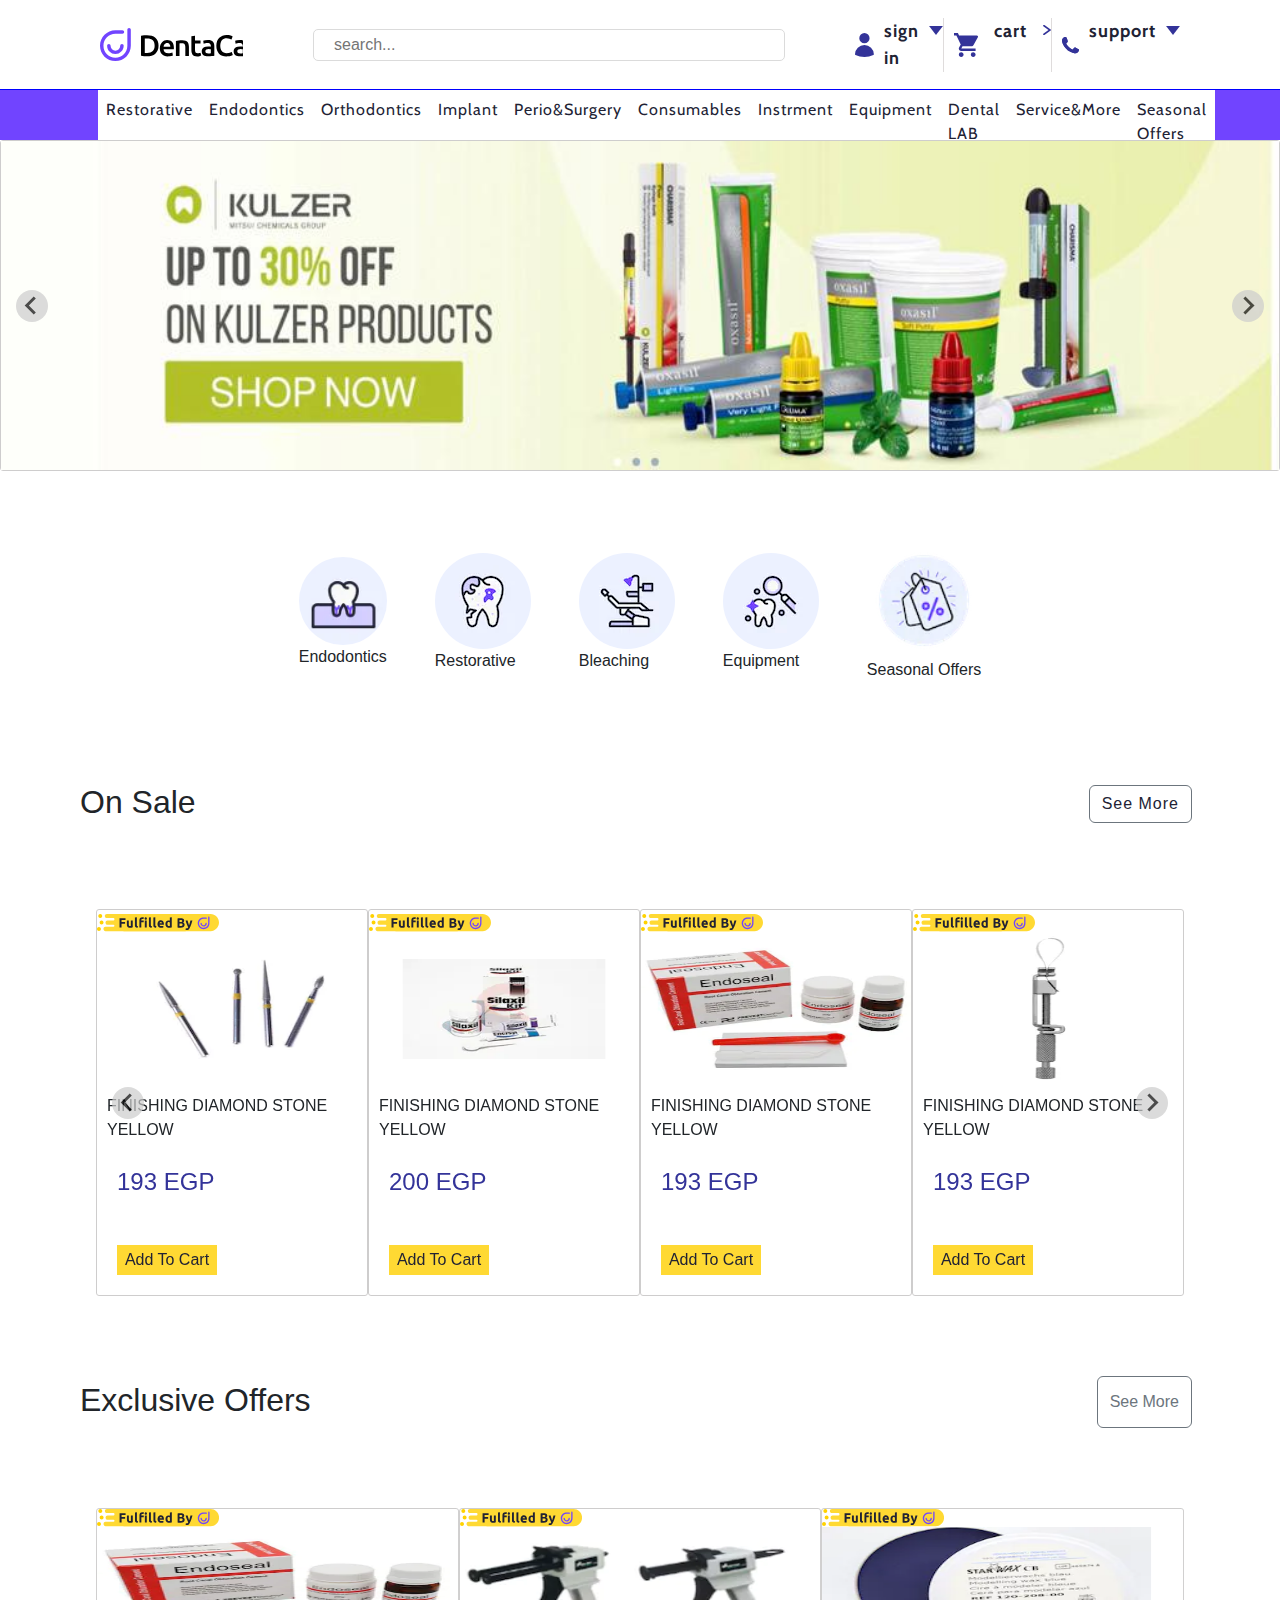
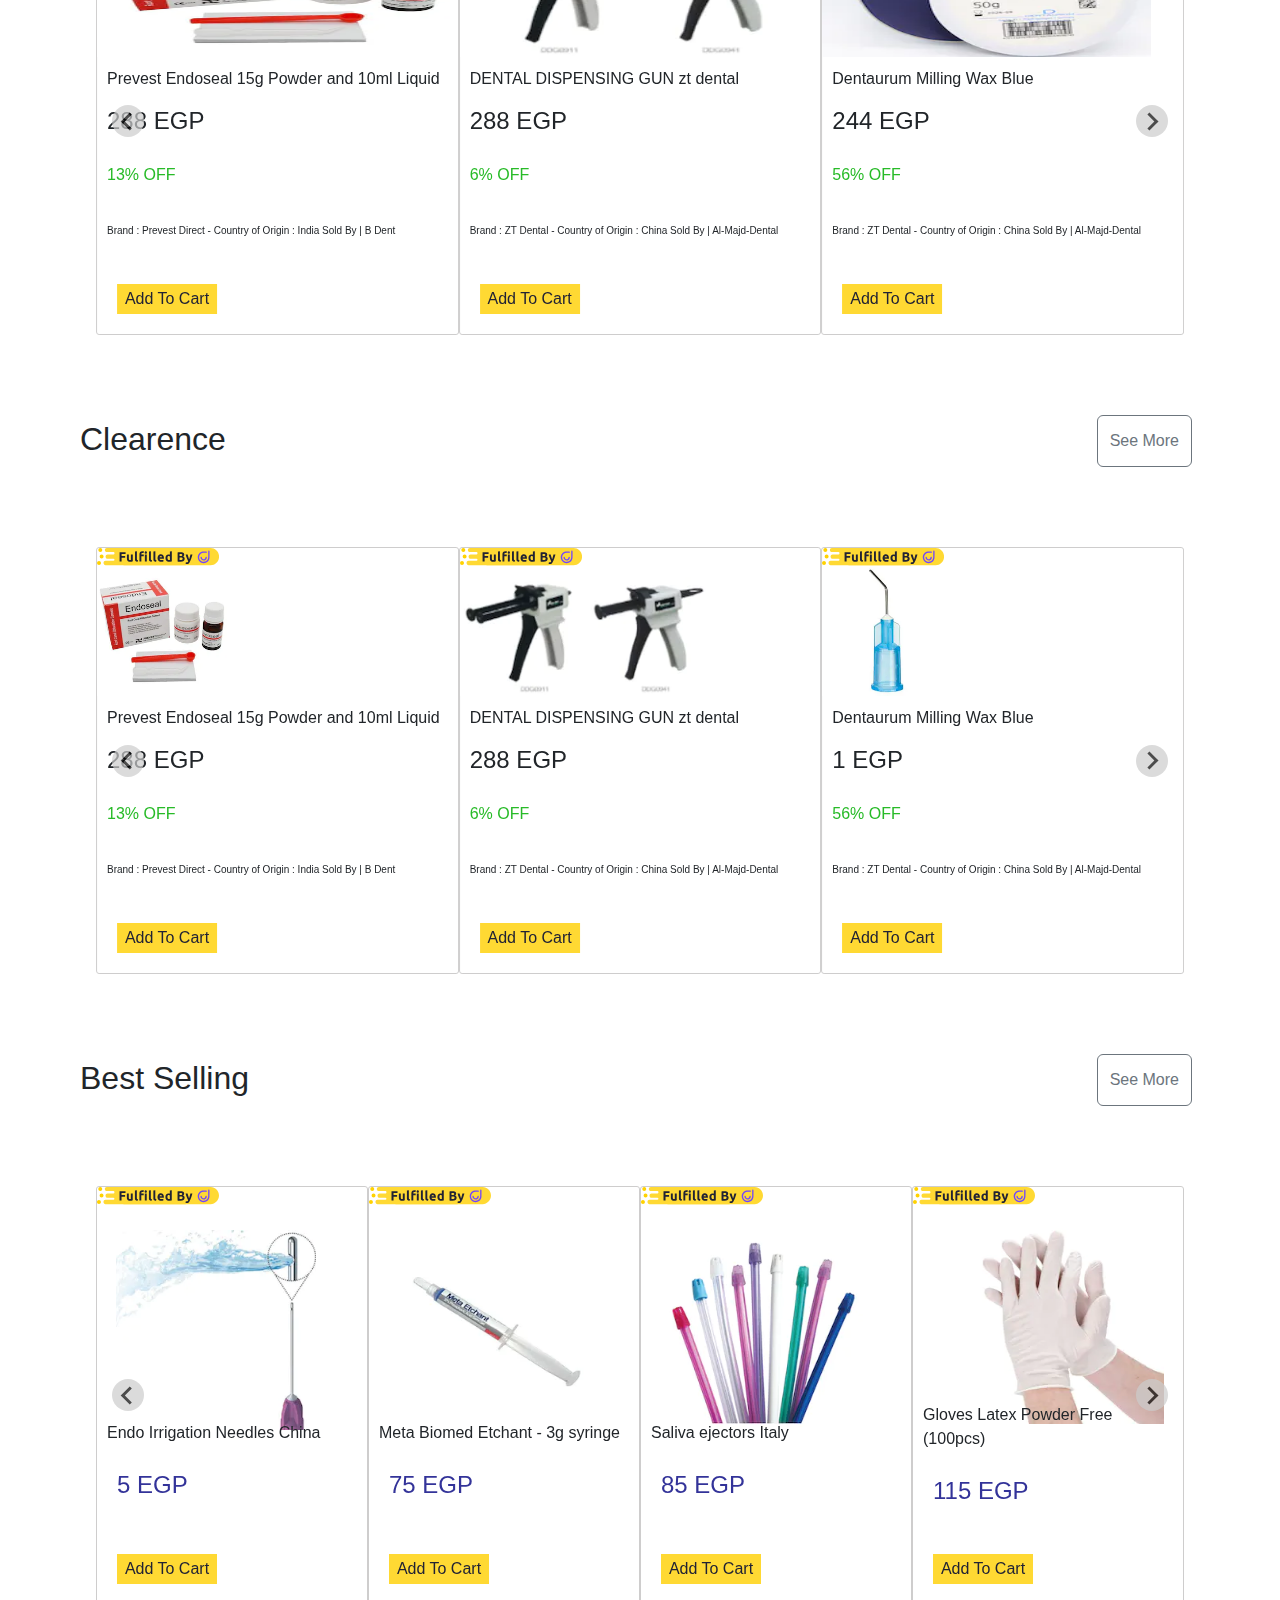
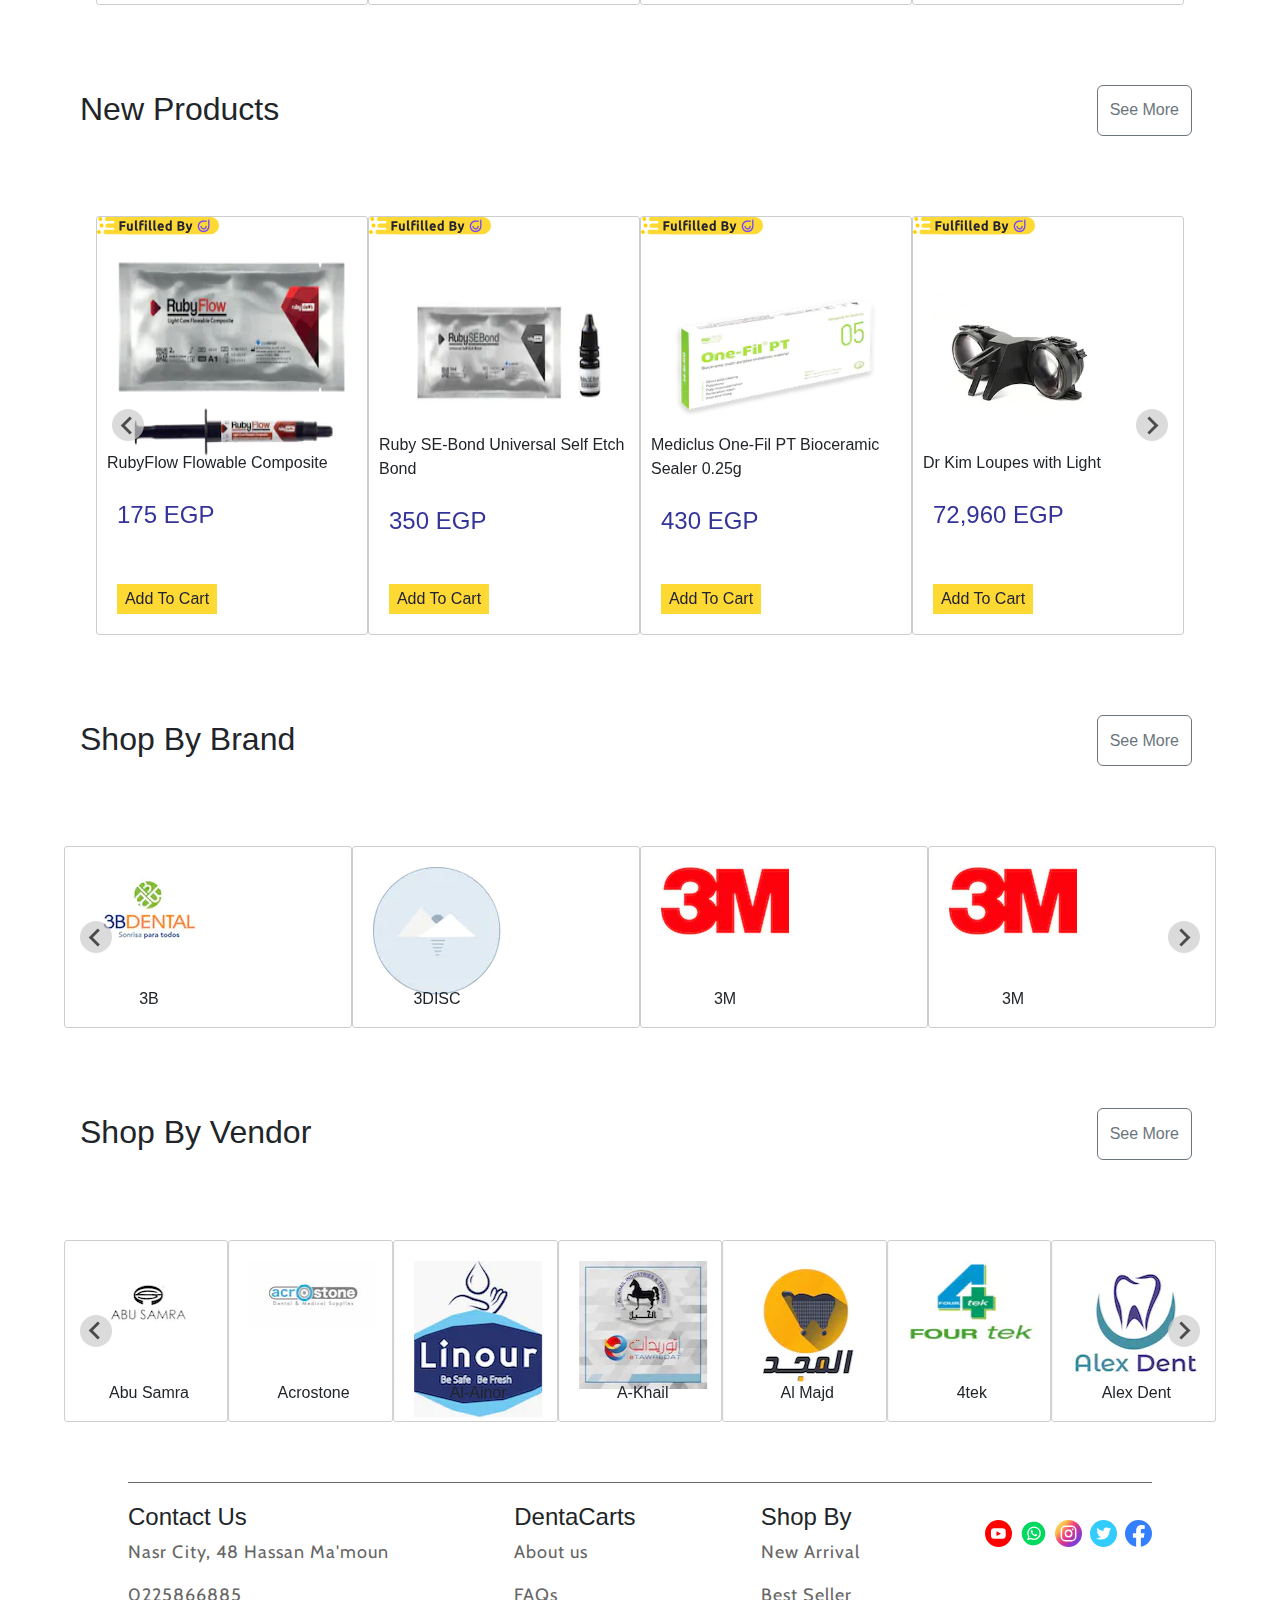
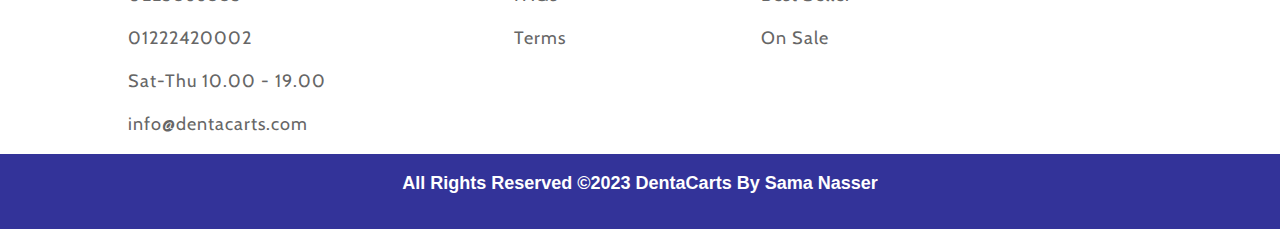
==== commit e2395045: "init commit" ====
--- a/index.html
+++ b/index.html
@@ -17,7 +17,10 @@
 </head>
 
 <body>
-    <div class="LocalIcon_root"><svg width="180" height="34" margin="15px 0" onclick="location.href='index.html';">
+    <div class="LocalIcon_root">
+        <i class="fas fa-bars text-dark d-block d-md-none" type="button" data-bs-toggle="offcanvas"
+            data-bs-target="#offcanvasWithBackdrop" aria-controls="offcanvasWithBackdrop"></i>
+        <svg width="180" height="34" margin="15px 0" onclick="location.href='index.html';">
             <path
                 d="M58.55 17.702c0 1.788-.276 3.34-.836 4.667-.56 1.316-1.346 2.426-2.367 3.31-1.022.884-2.25 1.543-3.694 1.965-1.444.422-3.036.639-4.784.639-.835 0-1.778-.04-2.83-.109a19.266 19.266 0 0 1-3.006-.432V7.692a18.249 18.249 0 0 1 3.036-.413 52.624 52.624 0 0 1 2.859-.088c1.729 0 3.31.206 4.735.609 1.434.403 2.652 1.041 3.684 1.906 1.021.864 1.807 1.955 2.367 3.28.56 1.317.835 2.89.835 4.716Zm-13.764 7.24c.216.02.51.04.865.05.353.01.844.02 1.463.02 2.525 0 4.401-.64 5.649-1.926 1.238-1.277 1.867-3.075 1.867-5.374 0-2.348-.61-4.146-1.818-5.393-1.208-1.248-3.085-1.876-5.629-1.876-1.11 0-1.906.029-2.387.088v14.411h-.01ZM59.836 20.325c0-1.365.207-2.573.61-3.605.402-1.031.952-1.896 1.62-2.574a6.82 6.82 0 0 1 2.329-1.552 7.275 7.275 0 0 1 2.681-.52c2.142 0 3.822.667 5.02 1.994 1.199 1.326 1.798 3.32 1.798 5.963 0 .196-.01.422-.02.668-.01.245-.029.471-.049.668H63.56c.098 1.247.54 2.22 1.326 2.907.786.688 1.925 1.032 3.409 1.032.874 0 1.67-.079 2.397-.236.727-.157 1.296-.324 1.709-.51l.481 2.946a5.73 5.73 0 0 1-.815.315 11.66 11.66 0 0 1-1.189.294c-.442.089-.933.168-1.444.227-.52.058-1.041.088-1.581.088-1.366 0-2.564-.206-3.576-.61-1.012-.402-1.847-.972-2.505-1.699-.659-.727-1.14-1.581-1.464-2.564-.315-.982-.472-2.063-.472-3.232Zm10.453-1.61c0-.502-.069-.973-.207-1.415a3.432 3.432 0 0 0-.609-1.16 2.92 2.92 0 0 0-.982-.776c-.383-.186-.845-.285-1.385-.285-.56 0-1.041.108-1.464.315a3.479 3.479 0 0 0-1.06.815c-.286.334-.512.727-.669 1.16a6.316 6.316 0 0 0-.324 1.335h6.7v.01ZM75.918 12.967c.697-.196 1.601-.383 2.711-.57 1.11-.176 2.348-.265 3.694-.265 1.267 0 2.338.177 3.183.521.854.344 1.532.835 2.043 1.464.51.628.865 1.385 1.07 2.26.207.883.315 1.856.315 2.907v8.763H85.33v-8.193c0-.835-.059-1.543-.167-2.132-.108-.59-.285-1.06-.54-1.434a2.163 2.163 0 0 0-1.012-.806c-.433-.167-.953-.255-1.562-.255-.462 0-.933.03-1.434.088-.502.06-.865.108-1.1.148v12.574h-3.606v-15.07h.01ZM91.38 8.35l3.606-.6v4.706h5.54v3.016h-5.54v6.347c0 1.247.196 2.141.599 2.681.393.54 1.07.806 2.024.806.658 0 1.237-.069 1.738-.206.511-.138.904-.266 1.209-.384l.599 2.86c-.413.176-.963.363-1.64.55-.678.186-1.474.284-2.388.284-1.11 0-2.043-.147-2.79-.442-.746-.295-1.336-.727-1.768-1.297-.432-.57-.747-1.247-.923-2.053-.177-.805-.266-1.719-.266-2.76V8.35ZM108.012 12.073c1.188 0 2.19.148 3.006.442.815.295 1.464.718 1.955 1.248.491.54.835 1.189 1.041 1.955.206.766.314 1.601.314 2.515v9.44c-.56.118-1.395.266-2.514.433-1.12.167-2.388.255-3.802.255-.934 0-1.788-.088-2.564-.265-.776-.177-1.435-.462-1.985-.865a3.965 3.965 0 0 1-1.277-1.552c-.304-.638-.461-1.424-.461-2.357 0-.894.176-1.65.52-2.26a4.156 4.156 0 0 1 1.415-1.503 6.204 6.204 0 0 1 2.073-.835 11.761 11.761 0 0 1 2.456-.255c.393 0 .815.03 1.247.078.432.05.904.138 1.405.256v-.6c0-.412-.049-.815-.147-1.188a2.582 2.582 0 0 0-.521-1.002 2.464 2.464 0 0 0-.982-.668c-.403-.158-.924-.236-1.533-.236-.835 0-1.601.059-2.299.177-.697.118-1.257.255-1.699.412l-.442-2.917c.452-.158 1.12-.315 1.994-.482a16.667 16.667 0 0 1 2.8-.226Zm.294 13.44c1.111 0 1.955-.06 2.535-.178v-3.988a7.175 7.175 0 0 0-.865-.177 8.535 8.535 0 0 0-2.455 0 3.787 3.787 0 0 0-1.101.324 2.009 2.009 0 0 0-.786.668c-.196.285-.294.649-.294 1.09 0 .855.265 1.445.805 1.769.521.324 1.248.491 2.161.491ZM126.304 28.489c-1.553 0-2.938-.236-4.175-.717-1.228-.482-2.28-1.18-3.124-2.103-.855-.923-1.513-2.053-1.965-3.379-.462-1.326-.688-2.859-.688-4.588s.265-3.261.786-4.587c.531-1.327 1.248-2.456 2.161-3.38a9.126 9.126 0 0 1 3.222-2.102c1.228-.481 2.555-.717 3.959-.717.855 0 1.631.069 2.329.196.697.128 1.296.275 1.817.433.521.157.943.324 1.277.51.334.177.58.305.717.384l-1.1 3.065c-.481-.295-1.159-.58-2.043-.845a9.994 9.994 0 0 0-2.879-.403c-.894 0-1.729.157-2.505.462a5.372 5.372 0 0 0-2.014 1.385c-.569.619-1.011 1.395-1.326 2.328-.314.933-.481 2.014-.481 3.252 0 1.09.128 2.092.373 3.006.246.913.629 1.7 1.15 2.367a5.274 5.274 0 0 0 1.964 1.552c.796.364 1.749.55 2.859.55 1.326 0 2.417-.137 3.252-.402s1.483-.52 1.935-.757l1.012 3.065c-.236.157-.56.315-.973.482-.403.157-.894.314-1.444.461-.56.148-1.179.266-1.876.354-.688.079-1.434.128-2.22.128ZM139.939 12.073c1.189 0 2.191.148 3.006.442.815.295 1.464.718 1.955 1.248.491.54.835 1.189 1.041 1.955.206.766.315 1.601.315 2.515v9.44c-.56.118-1.395.266-2.515.433-1.12.167-2.388.255-3.802.255-.933 0-1.788-.088-2.564-.265-.776-.177-1.434-.462-1.985-.865a3.965 3.965 0 0 1-1.277-1.552c-.304-.638-.461-1.424-.461-2.357 0-.894.176-1.65.52-2.26a4.156 4.156 0 0 1 1.415-1.503 6.204 6.204 0 0 1 2.073-.835 11.761 11.761 0 0 1 2.456-.255c.393 0 .815.03 1.247.078.433.05.904.138 1.405.256v-.6c0-.412-.049-.815-.147-1.188a2.582 2.582 0 0 0-.521-1.002 2.464 2.464 0 0 0-.982-.668c-.403-.158-.924-.236-1.533-.236-.835 0-1.601.059-2.299.177-.697.118-1.257.255-1.699.412l-.442-2.917c.452-.158 1.12-.315 1.994-.482a16.843 16.843 0 0 1 2.8-.226Zm.304 13.44c1.11 0 1.955-.06 2.535-.178v-3.988a7.175 7.175 0 0 0-.865-.177 8.56 8.56 0 0 0-2.456 0 3.79 3.79 0 0 0-1.1.324 2.009 2.009 0 0 0-.786.668c-.196.285-.294.649-.294 1.09 0 .855.265 1.445.805 1.769.521.324 1.248.491 2.161.491ZM156.571 15.708a11.053 11.053 0 0 0-1.238-.314 9.23 9.23 0 0 0-1.837-.167c-.393 0-.816.04-1.268.118a8.453 8.453 0 0 0-.943.206v12.486h-3.605V13.203c.698-.255 1.562-.5 2.603-.727 1.042-.226 2.201-.344 3.468-.344.236 0 .521.02.835.05.314.029.639.068.953.117.314.05.629.108.923.177.295.069.541.138.718.197l-.609 3.035ZM157.73 8.35l3.605-.6v4.706h5.54v3.016h-5.54v6.347c0 1.247.196 2.141.599 2.681.393.54 1.071.806 2.024.806.658 0 1.238-.069 1.739-.206.51-.138.903-.266 1.208-.384l.599 2.86c-.412.176-.963.363-1.64.55-.678.186-1.474.284-2.388.284-1.11 0-2.043-.147-2.79-.442-.746-.295-1.336-.727-1.768-1.297-.432-.57-.746-1.247-.923-2.053-.177-.805-.265-1.719-.265-2.76V8.35ZM173.663 25.443c.953 0 1.651-.117 2.083-.343.432-.226.658-.62.658-1.18 0-.52-.235-.942-.697-1.276-.472-.334-1.238-.708-2.309-1.1a17.468 17.468 0 0 1-1.798-.757 5.73 5.73 0 0 1-1.414-.943 3.946 3.946 0 0 1-.943-1.297c-.226-.51-.344-1.13-.344-1.866 0-1.435.53-2.555 1.582-3.38 1.051-.825 2.485-1.238 4.293-1.238.913 0 1.787.089 2.622.256s1.464.334 1.877.491l-.658 2.918a8.705 8.705 0 0 0-1.523-.492c-.619-.147-1.326-.225-2.142-.225-.736 0-1.326.127-1.788.373-.461.245-.687.629-.687 1.15 0 .255.049.49.137.687.089.196.246.383.462.55.216.167.511.334.865.51.353.168.795.345 1.306.522.855.314 1.582.628 2.171.943a5.77 5.77 0 0 1 1.474 1.04c.383.384.668.826.845 1.327.176.501.265 1.09.265 1.788 0 1.493-.55 2.613-1.651 3.38-1.1.766-2.672 1.149-4.725 1.149-1.365 0-2.475-.118-3.31-.344-.835-.226-1.425-.413-1.759-.55l.629-3.006c.54.216 1.179.432 1.925.628.757.187 1.602.285 2.554.285Z"
                 fill="#000"></path>
@@ -28,9 +31,10 @@
                 d="M15.404 26.092c-4.568 0-8.282-3.714-8.282-8.282 0-.952.776-1.729 1.73-1.729.952 0 1.728.777 1.728 1.73a4.826 4.826 0 0 0 4.824 4.823 4.826 4.826 0 0 0 4.823-4.824c0-.952.776-1.729 1.73-1.729.952 0 1.728.777 1.728 1.73-.01 4.567-3.723 8.28-8.281 8.28Z"
                 fill="#7144FF"></path>
         </svg>
-        <div class="inp">
+        <div class="inp d-none d-md-block">
             <input type="text" placeholder="search..." id="searchBar" class="searsbar">
         </div>
+
         <div class="navBar">
             <div class="sign" onclick="location.href='log.html';">
                 <button class="sign__in">
@@ -43,27 +47,27 @@
 
                     </div>
                 </button>
-                <div class="sign-in">
+                <div class="sign-in d-none d-md-block">
                     <a href="#">sign in</a>
                 </div>
-                <div class="svg2"><svg width="14" height="9" fill="none">
+                <div class="svg2 d-none d-md-block"><svg width="14" height="9" fill="none">
                         <path d="M7 9 .072 0h13.856L7 9Z" fill="#339"></path>
                     </svg></div>
             </div>
-            <div class="cart" >
+            <div class="cart">
                 <button class="btn-cart" tabindex="0" type="button">
-                    <div class="svg3" onclick="location.href='cartp.html';"><svg  width="24" height="24" fill="none">
+                    <div class="svg3" onclick="location.href='cartp.html';"><svg width="24" height="24" fill="none">
                             <path
                                 d="M7.2 19.2a2.397 2.397 0 0 0-2.388 2.4c0 1.32 1.068 2.4 2.388 2.4 1.32 0 2.4-1.08 2.4-2.4 0-1.32-1.08-2.4-2.4-2.4ZM0 0v2.4h2.4l4.32 9.108-1.62 2.94a2.32 2.32 0 0 0-.3 1.152c0 1.32 1.08 2.4 2.4 2.4h14.4v-2.4H7.704a.297.297 0 0 1-.3-.3l.036-.144L8.52 13.2h8.94c.9 0 1.692-.492 2.1-1.236l4.296-7.788A1.204 1.204 0 0 0 22.8 2.4H5.052L3.924 0H0Zm19.2 19.2a2.397 2.397 0 0 0-2.388 2.4c0 1.32 1.068 2.4 2.388 2.4 1.32 0 2.4-1.08 2.4-2.4 0-1.32-1.08-2.4-2.4-2.4Z"
                                 fill="#339"></path>
                         </svg>
                     </div>
                 </button>
-                <div class="Cart" onclick="location.href='cart.html';">
+                <div class="Cart d-none d-md-block" onclick="location.href='cart.html';">
                     <a href="#">cart</a>
                 </div>
-                <div class="svg4">
-                    <div class="NavigationRightMenu_arrow__x4M5r MuiBox-root css-0" ><svg width="8" height="10"
+                <div class="svg4 d-none d-md-block">
+                    <div class="NavigationRightMenu_arrow__x4M5r MuiBox-root css-0"><svg width="8" height="10"
                             fill="none" xmlns="http://www.w3.org/2000/svg">
                             <path fill-rule="evenodd" clip-rule="evenodd" d="M.386.168C.796-.072 1.4-.055 1.783.22l5.912 
                             4.25c.198.142.305.332.305.53s-.107.388-.305.53L1.783 9.78c-.408.293-1.07.293-1.477 0-.408-.293-.408-.768 0-1.061L5.48 5 
@@ -83,17 +87,237 @@
                         </svg>
                     </div>
                 </button>
-                <div class="supp">
+                <div class="supp d-none d-md-block">
                     <a href="#">support</a>
                 </div>
-                <div class="svg6"><svg width="14" height="9" fill="none">
+                <div class="svg6 d-none d-md-block"><svg width="14" height="9" fill="none">
                         <path d="M7 9 .072 0h13.856L7 9Z" fill="#339"></path>
                     </svg>
                 </div>
             </div>
         </div>
     </div>
-    <nav class="navbar navbar-expand-lg navbar-light position-relative">
+    <div class="offcanvas offcanvas-start" tabindex="-1" id="offcanvasWithBackdrop"
+        aria-labelledby="offcanvasWithBackdropLabel">
+        <div class="offcanvas-header">
+            <h5 class="offcanvas-title" id="offcanvasWithBackdropLabel"><svg width="180" height="34" margin="15px 0" onclick="location.href='index.html';">
+                <path
+                    d="M58.55 17.702c0 1.788-.276 3.34-.836 4.667-.56 1.316-1.346 2.426-2.367 3.31-1.022.884-2.25 1.543-3.694 1.965-1.444.422-3.036.639-4.784.639-.835 0-1.778-.04-2.83-.109a19.266 19.266 0 0 1-3.006-.432V7.692a18.249 18.249 0 0 1 3.036-.413 52.624 52.624 0 0 1 2.859-.088c1.729 0 3.31.206 4.735.609 1.434.403 2.652 1.041 3.684 1.906 1.021.864 1.807 1.955 2.367 3.28.56 1.317.835 2.89.835 4.716Zm-13.764 7.24c.216.02.51.04.865.05.353.01.844.02 1.463.02 2.525 0 4.401-.64 5.649-1.926 1.238-1.277 1.867-3.075 1.867-5.374 0-2.348-.61-4.146-1.818-5.393-1.208-1.248-3.085-1.876-5.629-1.876-1.11 0-1.906.029-2.387.088v14.411h-.01ZM59.836 20.325c0-1.365.207-2.573.61-3.605.402-1.031.952-1.896 1.62-2.574a6.82 6.82 0 0 1 2.329-1.552 7.275 7.275 0 0 1 2.681-.52c2.142 0 3.822.667 5.02 1.994 1.199 1.326 1.798 3.32 1.798 5.963 0 .196-.01.422-.02.668-.01.245-.029.471-.049.668H63.56c.098 1.247.54 2.22 1.326 2.907.786.688 1.925 1.032 3.409 1.032.874 0 1.67-.079 2.397-.236.727-.157 1.296-.324 1.709-.51l.481 2.946a5.73 5.73 0 0 1-.815.315 11.66 11.66 0 0 1-1.189.294c-.442.089-.933.168-1.444.227-.52.058-1.041.088-1.581.088-1.366 0-2.564-.206-3.576-.61-1.012-.402-1.847-.972-2.505-1.699-.659-.727-1.14-1.581-1.464-2.564-.315-.982-.472-2.063-.472-3.232Zm10.453-1.61c0-.502-.069-.973-.207-1.415a3.432 3.432 0 0 0-.609-1.16 2.92 2.92 0 0 0-.982-.776c-.383-.186-.845-.285-1.385-.285-.56 0-1.041.108-1.464.315a3.479 3.479 0 0 0-1.06.815c-.286.334-.512.727-.669 1.16a6.316 6.316 0 0 0-.324 1.335h6.7v.01ZM75.918 12.967c.697-.196 1.601-.383 2.711-.57 1.11-.176 2.348-.265 3.694-.265 1.267 0 2.338.177 3.183.521.854.344 1.532.835 2.043 1.464.51.628.865 1.385 1.07 2.26.207.883.315 1.856.315 2.907v8.763H85.33v-8.193c0-.835-.059-1.543-.167-2.132-.108-.59-.285-1.06-.54-1.434a2.163 2.163 0 0 0-1.012-.806c-.433-.167-.953-.255-1.562-.255-.462 0-.933.03-1.434.088-.502.06-.865.108-1.1.148v12.574h-3.606v-15.07h.01ZM91.38 8.35l3.606-.6v4.706h5.54v3.016h-5.54v6.347c0 1.247.196 2.141.599 2.681.393.54 1.07.806 2.024.806.658 0 1.237-.069 1.738-.206.511-.138.904-.266 1.209-.384l.599 2.86c-.413.176-.963.363-1.64.55-.678.186-1.474.284-2.388.284-1.11 0-2.043-.147-2.79-.442-.746-.295-1.336-.727-1.768-1.297-.432-.57-.747-1.247-.923-2.053-.177-.805-.266-1.719-.266-2.76V8.35ZM108.012 12.073c1.188 0 2.19.148 3.006.442.815.295 1.464.718 1.955 1.248.491.54.835 1.189 1.041 1.955.206.766.314 1.601.314 2.515v9.44c-.56.118-1.395.266-2.514.433-1.12.167-2.388.255-3.802.255-.934 0-1.788-.088-2.564-.265-.776-.177-1.435-.462-1.985-.865a3.965 3.965 0 0 1-1.277-1.552c-.304-.638-.461-1.424-.461-2.357 0-.894.176-1.65.52-2.26a4.156 4.156 0 0 1 1.415-1.503 6.204 6.204 0 0 1 2.073-.835 11.761 11.761 0 0 1 2.456-.255c.393 0 .815.03 1.247.078.432.05.904.138 1.405.256v-.6c0-.412-.049-.815-.147-1.188a2.582 2.582 0 0 0-.521-1.002 2.464 2.464 0 0 0-.982-.668c-.403-.158-.924-.236-1.533-.236-.835 0-1.601.059-2.299.177-.697.118-1.257.255-1.699.412l-.442-2.917c.452-.158 1.12-.315 1.994-.482a16.667 16.667 0 0 1 2.8-.226Zm.294 13.44c1.111 0 1.955-.06 2.535-.178v-3.988a7.175 7.175 0 0 0-.865-.177 8.535 8.535 0 0 0-2.455 0 3.787 3.787 0 0 0-1.101.324 2.009 2.009 0 0 0-.786.668c-.196.285-.294.649-.294 1.09 0 .855.265 1.445.805 1.769.521.324 1.248.491 2.161.491ZM126.304 28.489c-1.553 0-2.938-.236-4.175-.717-1.228-.482-2.28-1.18-3.124-2.103-.855-.923-1.513-2.053-1.965-3.379-.462-1.326-.688-2.859-.688-4.588s.265-3.261.786-4.587c.531-1.327 1.248-2.456 2.161-3.38a9.126 9.126 0 0 1 3.222-2.102c1.228-.481 2.555-.717 3.959-.717.855 0 1.631.069 2.329.196.697.128 1.296.275 1.817.433.521.157.943.324 1.277.51.334.177.58.305.717.384l-1.1 3.065c-.481-.295-1.159-.58-2.043-.845a9.994 9.994 0 0 0-2.879-.403c-.894 0-1.729.157-2.505.462a5.372 5.372 0 0 0-2.014 1.385c-.569.619-1.011 1.395-1.326 2.328-.314.933-.481 2.014-.481 3.252 0 1.09.128 2.092.373 3.006.246.913.629 1.7 1.15 2.367a5.274 5.274 0 0 0 1.964 1.552c.796.364 1.749.55 2.859.55 1.326 0 2.417-.137 3.252-.402s1.483-.52 1.935-.757l1.012 3.065c-.236.157-.56.315-.973.482-.403.157-.894.314-1.444.461-.56.148-1.179.266-1.876.354-.688.079-1.434.128-2.22.128ZM139.939 12.073c1.189 0 2.191.148 3.006.442.815.295 1.464.718 1.955 1.248.491.54.835 1.189 1.041 1.955.206.766.315 1.601.315 2.515v9.44c-.56.118-1.395.266-2.515.433-1.12.167-2.388.255-3.802.255-.933 0-1.788-.088-2.564-.265-.776-.177-1.434-.462-1.985-.865a3.965 3.965 0 0 1-1.277-1.552c-.304-.638-.461-1.424-.461-2.357 0-.894.176-1.65.52-2.26a4.156 4.156 0 0 1 1.415-1.503 6.204 6.204 0 0 1 2.073-.835 11.761 11.761 0 0 1 2.456-.255c.393 0 .815.03 1.247.078.433.05.904.138 1.405.256v-.6c0-.412-.049-.815-.147-1.188a2.582 2.582 0 0 0-.521-1.002 2.464 2.464 0 0 0-.982-.668c-.403-.158-.924-.236-1.533-.236-.835 0-1.601.059-2.299.177-.697.118-1.257.255-1.699.412l-.442-2.917c.452-.158 1.12-.315 1.994-.482a16.843 16.843 0 0 1 2.8-.226Zm.304 13.44c1.11 0 1.955-.06 2.535-.178v-3.988a7.175 7.175 0 0 0-.865-.177 8.56 8.56 0 0 0-2.456 0 3.79 3.79 0 0 0-1.1.324 2.009 2.009 0 0 0-.786.668c-.196.285-.294.649-.294 1.09 0 .855.265 1.445.805 1.769.521.324 1.248.491 2.161.491ZM156.571 15.708a11.053 11.053 0 0 0-1.238-.314 9.23 9.23 0 0 0-1.837-.167c-.393 0-.816.04-1.268.118a8.453 8.453 0 0 0-.943.206v12.486h-3.605V13.203c.698-.255 1.562-.5 2.603-.727 1.042-.226 2.201-.344 3.468-.344.236 0 .521.02.835.05.314.029.639.068.953.117.314.05.629.108.923.177.295.069.541.138.718.197l-.609 3.035ZM157.73 8.35l3.605-.6v4.706h5.54v3.016h-5.54v6.347c0 1.247.196 2.141.599 2.681.393.54 1.071.806 2.024.806.658 0 1.238-.069 1.739-.206.51-.138.903-.266 1.208-.384l.599 2.86c-.412.176-.963.363-1.64.55-.678.186-1.474.284-2.388.284-1.11 0-2.043-.147-2.79-.442-.746-.295-1.336-.727-1.768-1.297-.432-.57-.746-1.247-.923-2.053-.177-.805-.265-1.719-.265-2.76V8.35ZM173.663 25.443c.953 0 1.651-.117 2.083-.343.432-.226.658-.62.658-1.18 0-.52-.235-.942-.697-1.276-.472-.334-1.238-.708-2.309-1.1a17.468 17.468 0 0 1-1.798-.757 5.73 5.73 0 0 1-1.414-.943 3.946 3.946 0 0 1-.943-1.297c-.226-.51-.344-1.13-.344-1.866 0-1.435.53-2.555 1.582-3.38 1.051-.825 2.485-1.238 4.293-1.238.913 0 1.787.089 2.622.256s1.464.334 1.877.491l-.658 2.918a8.705 8.705 0 0 0-1.523-.492c-.619-.147-1.326-.225-2.142-.225-.736 0-1.326.127-1.788.373-.461.245-.687.629-.687 1.15 0 .255.049.49.137.687.089.196.246.383.462.55.216.167.511.334.865.51.353.168.795.345 1.306.522.855.314 1.582.628 2.171.943a5.77 5.77 0 0 1 1.474 1.04c.383.384.668.826.845 1.327.176.501.265 1.09.265 1.788 0 1.493-.55 2.613-1.651 3.38-1.1.766-2.672 1.149-4.725 1.149-1.365 0-2.475-.118-3.31-.344-.835-.226-1.425-.413-1.759-.55l.629-3.006c.54.216 1.179.432 1.925.628.757.187 1.602.285 2.554.285Z"
+                    fill="#000"></path>
+                <path
+                    d="M15.404 33.106C6.906 33.106 0 26.2 0 17.702 0 9.205 6.906 2.3 15.404 2.3h7.014c.953 0 1.729.776 1.729 1.729 0 .953-.776 1.729-1.73 1.729h-7.013c-6.592 0-11.956 5.364-11.956 11.955 0 6.592 5.364 11.956 11.956 11.956 6.591 0 11.955-5.364 11.955-11.956V1.73C27.36.776 28.135 0 29.09 0c.952 0 1.728.776 1.728 1.729v15.983c-.01 8.488-6.926 15.394-15.413 15.394Z"
+                    fill="#7144FF"></path>
+                <path
+                    d="M15.404 26.092c-4.568 0-8.282-3.714-8.282-8.282 0-.952.776-1.729 1.73-1.729.952 0 1.728.777 1.728 1.73a4.826 4.826 0 0 0 4.824 4.823 4.826 4.826 0 0 0 4.823-4.824c0-.952.776-1.729 1.73-1.729.952 0 1.728.777 1.728 1.73-.01 4.567-3.723 8.28-8.281 8.28Z"
+                    fill="#7144FF"></path>
+            </svg> </h5>
+            <button type="button" class="btn-close text-reset" data-bs-dismiss="offcanvas" aria-label="Close"></button>
+        </div>
+        <div class="offcanvas-body">
+            <span>All Categories</span>
+            <div class="container mt-3">
+                <div class="mobileRestorative mx-5">
+                    <div class="parentRestorative d-flex align-items-center justify-content-between">
+                        <h5 onclick="location.href='master.html';">Restorative</h5>
+                        <i class="fas fa-angle-right text-dark restorativeArrow"></i>
+                        <i class="fas fas fa-angle-down text-dark restorativeArrowDown"></i>
+                    </div>
+                    <div class="restorativeContent mx-3">
+                        <div class="mobileConsumables d-flex align-items-center justify-content-between">
+                            <h6>Consumables</h6>
+                            <i class="fas fa-angle-right text-dark ConsumablesArrow"></i>
+                            <i class="fas fas fa-angle-down text-dark ConsumablesArrowDown"></i>
+                        </div>
+                        <div class="consumablesContent mx-3 mt-2">
+                            <h6><a href="#">Composite</a></h6>
+                            <h6><a href="#">Amalgam</a></h6>
+                        </div>
+                    </div>
+                </div>
+                <div class="mobileRestorative mx-5">
+                    <div class="parentRestorative d-flex align-items-center justify-content-between">
+                        <h5 onclick="location.href='main.html';">Endodontics</h5>
+                        <i class="fas fa-angle-right text-dark restorativeArrow"></i>
+                        <i class="fas fas fa-angle-down text-dark restorativeArrowDown"></i>
+                    </div>
+                    <div class="restorativeContent mx-3">
+                        <div class="mobileConsumables d-flex align-items-center justify-content-between">
+                            <h6>Consumables</h6>
+                            <i class="fas fa-angle-right text-dark ConsumablesArrow"></i>
+                            <i class="fas fas fa-angle-down text-dark ConsumablesArrowDown"></i>
+                        </div>
+                        <div class="consumablesContent mx-3 mt-2">
+                            <h6><a href="#">Composite</a></h6>
+                            <h6><a href="#">Amalgam</a></h6>
+                        </div>
+                    </div>
+                </div>
+                <div class="mobileRestorative mx-5">
+                    <div class="parentRestorative d-flex align-items-center justify-content-between">
+                        <h5>Orthodontics</h5>
+                        <i class="fas fa-angle-right text-dark restorativeArrow"></i>
+                        <i class="fas fas fa-angle-down text-dark restorativeArrowDown"></i>
+                    </div>
+                    <div class="restorativeContent mx-3">
+                        <div class="mobileConsumables d-flex align-items-center justify-content-between">
+                            <h6>Consumables</h6>
+                            <i class="fas fa-angle-right text-dark ConsumablesArrow"></i>
+                            <i class="fas fas fa-angle-down text-dark ConsumablesArrowDown"></i>
+                        </div>
+                        <div class="consumablesContent mx-3 mt-2">
+                            <h6><a href="#">Composite</a></h6>
+                            <h6><a href="#">Amalgam</a></h6>
+                        </div>
+                    </div>
+                </div>
+                <div class="mobileRestorative mx-5">
+                    <div class="parentRestorative d-flex align-items-center justify-content-between">
+                        <h5>Implant</h5>
+                        <i class="fas fa-angle-right text-dark restorativeArrow"></i>
+                        <i class="fas fas fa-angle-down text-dark restorativeArrowDown"></i>
+                    </div>
+                    <div class="restorativeContent mx-3">
+                        <div class="mobileConsumables d-flex align-items-center justify-content-between">
+                            <h6>Consumables</h6>
+                            <i class="fas fa-angle-right text-dark ConsumablesArrow"></i>
+                            <i class="fas fas fa-angle-down text-dark ConsumablesArrowDown"></i>
+                        </div>
+                        <div class="consumablesContent mx-3 mt-2">
+                            <h6><a href="#">Composite</a></h6>
+                            <h6><a href="#">Amalgam</a></h6>
+                        </div>
+                    </div>
+                </div>
+                <div class="mobileRestorative mx-5">
+                    <div class="parentRestorative d-flex align-items-center justify-content-between">
+                        <h5>Perio&Surgery</h5>
+                        <i class="fas fa-angle-right text-dark restorativeArrow"></i>
+                        <i class="fas fas fa-angle-down text-dark restorativeArrowDown"></i>
+                    </div>
+                    <div class="restorativeContent mx-3">
+                        <div class="mobileConsumables d-flex align-items-center justify-content-between">
+                            <h6>Consumables</h6>
+                            <i class="fas fa-angle-right text-dark ConsumablesArrow"></i>
+                            <i class="fas fas fa-angle-down text-dark ConsumablesArrowDown"></i>
+                        </div>
+                        <div class="consumablesContent mx-3 mt-2">
+                            <h6><a href="#">Composite</a></h6>
+                            <h6><a href="#">Amalgam</a></h6>
+                        </div>
+                    </div>
+                </div>
+                <div class="mobileRestorative mx-5">
+                    <div class="parentRestorative d-flex align-items-center justify-content-between">
+                        <h5>Consumables</h5>
+                        <i class="fas fa-angle-right text-dark restorativeArrow"></i>
+                        <i class="fas fas fa-angle-down text-dark restorativeArrowDown"></i>
+                    </div>
+                    <div class="restorativeContent mx-3">
+                        <div class="mobileConsumables d-flex align-items-center justify-content-between">
+                            <h6>Consumables</h6>
+                            <i class="fas fa-angle-right text-dark ConsumablesArrow"></i>
+                            <i class="fas fas fa-angle-down text-dark ConsumablesArrowDown"></i>
+                        </div>
+                        <div class="consumablesContent mx-3 mt-2">
+                            <h6><a href="#">Composite</a></h6>
+                            <h6><a href="#">Amalgam</a></h6>
+                        </div>
+                    </div>
+                </div>
+                <div class="mobileRestorative mx-5">
+                    <div class="parentRestorative d-flex align-items-center justify-content-between">
+                        <h5>Instrment</h5>
+                        <i class="fas fa-angle-right text-dark restorativeArrow"></i>
+                        <i class="fas fas fa-angle-down text-dark restorativeArrowDown"></i>
+                    </div>
+                    <div class="restorativeContent mx-3">
+                        <div class="mobileConsumables d-flex align-items-center justify-content-between">
+                            <h6>Consumables</h6>
+                            <i class="fas fa-angle-right text-dark ConsumablesArrow"></i>
+                            <i class="fas fas fa-angle-down text-dark ConsumablesArrowDown"></i>
+                        </div>
+                        <div class="consumablesContent mx-3 mt-2">
+                            <h6><a href="#">Composite</a></h6>
+                            <h6><a href="#">Amalgam</a></h6>
+                        </div>
+                    </div>
+                </div>
+                <div class="mobileRestorative mx-5">
+                    <div class="parentRestorative d-flex align-items-center justify-content-between">
+                        <h5>Equipment</h5>
+                        <i class="fas fa-angle-right text-dark restorativeArrow"></i>
+                        <i class="fas fas fa-angle-down text-dark restorativeArrowDown"></i>
+                    </div>
+                    <div class="restorativeContent mx-3">
+                        <div class="mobileConsumables d-flex align-items-center justify-content-between">
+                            <h6>Consumables</h6>
+                            <i class="fas fa-angle-right text-dark ConsumablesArrow"></i>
+                            <i class="fas fas fa-angle-down text-dark ConsumablesArrowDown"></i>
+                        </div>
+                        <div class="consumablesContent mx-3 mt-2">
+                            <h6><a href="#">Composite</a></h6>
+                            <h6><a href="#">Amalgam</a></h6>
+                        </div>
+                    </div>
+                </div>
+                <div class="mobileRestorative mx-5">
+                    <div class="parentRestorative d-flex align-items-center justify-content-between">
+                        <h5>Dental LAB</h5>
+                        <i class="fas fa-angle-right text-dark restorativeArrow"></i>
+                        <i class="fas fas fa-angle-down text-dark restorativeArrowDown"></i>
+                    </div>
+                    <div class="restorativeContent mx-3">
+                        <div class="mobileConsumables d-flex align-items-center justify-content-between">
+                            <h6>Consumables</h6>
+                            <i class="fas fa-angle-right text-dark ConsumablesArrow"></i>
+                            <i class="fas fas fa-angle-down text-dark ConsumablesArrowDown"></i>
+                        </div>
+                        <div class="consumablesContent mx-3 mt-2">
+                            <h6><a href="#">Composite</a></h6>
+                            <h6><a href="#">Amalgam</a></h6>
+                        </div>
+                    </div>
+                </div>
+                <div class="mobileRestorative mx-5">
+                    <div class="parentRestorative d-flex align-items-center justify-content-between">
+                        <h5>Service&More</h5>
+                        <i class="fas fa-angle-right text-dark restorativeArrow"></i>
+                        <i class="fas fas fa-angle-down text-dark restorativeArrowDown"></i>
+                    </div>
+                    <div class="restorativeContent mx-3">
+                        <div class="mobileConsumables d-flex align-items-center justify-content-between">
+                            <h6>Consumables</h6>
+                            <i class="fas fa-angle-right text-dark ConsumablesArrow"></i>
+                            <i class="fas fas fa-angle-down text-dark ConsumablesArrowDown"></i>
+                        </div>
+                        <div class="consumablesContent mx-3 mt-2">
+                            <h6><a href="#">Composite</a></h6>
+                            <h6><a href="#">Amalgam</a></h6>
+                        </div>
+                    </div>
+                </div>
+                <div class="mobileRestorative mx-5">
+                    <div class="parentRestorative d-flex align-items-center justify-content-between">
+                        <h5>Seasonal Offers</h5>
+                        <i class="fas fa-angle-right text-dark restorativeArrow"></i>
+                        <i class="fas fas fa-angle-down text-dark restorativeArrowDown"></i>
+                    </div>
+                    <div class="restorativeContent mx-3">
+                        <div class="mobileConsumables d-flex align-items-center justify-content-between">
+                            <h6>Consumables</h6>
+                            <i class="fas fa-angle-right text-dark ConsumablesArrow"></i>
+                            <i class="fas fas fa-angle-down text-dark ConsumablesArrowDown"></i>
+                        </div>
+                        <div class="consumablesContent mx-3 mt-2">
+                            <h6><a href="#">Composite</a></h6>
+                            <h6><a href="#">Amalgam</a></h6>
+                        </div>
+                    </div>
+                </div>
+            </div>
+        </div>
+    </div>
+    <nav class="navbar d-none d-md-block navbar-expand-lg navbar-light position-relative">
         <div class="container-fluid">
             <div class="collapse navbar-collapse" id="navbarSupportedContent">
                 <ul class="navbar-nav me-auto mb-2 mb-lg-0">
@@ -427,42 +651,42 @@
             </div>
         </div>
     </section>
-    <div class="denta">
-        <div class="image">
-            <div class="image1">
-                <img src="assets/images/Frame_3203.webp" class="im" alt="">
+    <div class="denta mt-4 pt-5">
+        <div class="image d-flex align-items-center justify-content-center flex-wrap gap-5">
+            <div class="imageBox">
+                <img src="assets/images/Frame_3203.webp" class="w-100 rounded-pill" alt="">
                 <p>Endodontics</p>
             </div>
-            <div class="image2">
-                <img src="assets/images/Frame_3204.webp" class="im" alt="">
+            <div class="imageBox">
+                <img src="assets/images/Frame_3204.webp" class="w-100 rounded-pill" alt="">
                 <p>Restorative</p>
             </div>
-            <div class="image3">
-                <img src="assets/images/Frame_3207.webp" class="im" alt="">
+            <div class="imageBox">
+                <img src="assets/images/Frame_3207.webp" class="w-100 rounded-pill" alt="">
                 <p>Bleaching</p>
             </div>
-            <div class="image4">
-                <img src="assets/images/Frame_3206.webp" class="im" alt="">
+            <div class="imageBox">
+                <img src="assets/images/Frame_3206.webp" class="w-100 rounded-pill" alt="">
                 <p>Equipment</p>
             </div>
-            <div class="image5">
-                <img src="assets/images/offer_icon-01_vf5a-ia.webp" alt="">
+            <div class="imageBox">
+                <img src="assets/images/offer_icon-01_vf5a-ia.webp" class="w-100 rounded-pill" alt="">
                 <p>Seasonal Offers</p>
             </div>
         </div>
     </div>
     <section>
         <div class="on-sale">
-            <div class="title">
+            <div class="title d-flex align align-items-center ">
                 <h2 class="sale">On Sale</h2>
-                <button class="see">See More</button>
+                <a class="btn  btn-outline-secondary mx-2">See More</a>
             </div>
         </div>
         <section class="splide new-splide" aria-label="Splide Basic HTML Example">
             <div class="splide__track">
                 <ul class="splide__list">
-                    <li class="splide__slide">
-                        <div >
+                    <li class="splide__slide col-3">
+                        <div>
                             <svg class="svg" width="122" height="18" fill="none" xmlns="http://www.w3.org/2000/svg">
                                 <path
                                     d="M81.56 0H31.086c-1.111 0-2.011.92-2.011 2.054s.9 2.053 2.01 2.053h42.079a1 1 0 0 1 .988 1.01v.287a1 1 0 0 1-.988 1.01H36.166c-1.11 0-2.01.919-2.01 2.053v.288c0 1.135.9 2.054 2.01 2.054h36.997a1 1 0 0 1 .988 1.009 1 1 0 0 1-.988 1.01H26.84c-1.11 0-2.01.918-2.01 2.053v.216c0 1.135.9 2.054 2.01 2.054h86.762c4.638 0 8.398-3.84 8.398-8.576C122 3.84 118.24 0 113.602 0H81.561Z"
@@ -487,7 +711,7 @@
                                     fill="#212234"></path>
                             </svg>
                             <div class="img">
-                                <img src="assets/images/41333_1.webp" alt="">
+                                <img src="assets/images/41333_1.webp" class="w-100" alt="">
                             </div>
                             <i class="fa-regular fa-heart"></i>
                             <div class="pricee">
@@ -497,8 +721,8 @@
                             <button class="cart-btn">Add To Cart</button>
                         </div>
                     </li>
-                    <li class="splide__slide">
-                        <div >
+                    <li class="splide__slide col-3">
+                        <div>
                             <svg class="svg" width="122" height="18" fill="none" xmlns="http://www.w3.org/2000/svg">
                                 <path
                                     d="M81.56 0H31.086c-1.111 0-2.011.92-2.011 2.054s.9 2.053 2.01 2.053h42.079a1 1 0 0 1 .988 1.01v.287a1 1 0 0 1-.988 1.01H36.166c-1.11 0-2.01.919-2.01 2.053v.288c0 1.135.9 2.054 2.01 2.054h36.997a1 1 0 0 1 .988 1.009 1 1 0 0 1-.988 1.01H26.84c-1.11 0-2.01.918-2.01 2.053v.216c0 1.135.9 2.054 2.01 2.054h86.762c4.638 0 8.398-3.84 8.398-8.576C122 3.84 118.24 0 113.602 0H81.561Z"
@@ -523,7 +747,7 @@
                                     fill="#212234"></path>
                             </svg>
                             <div class="img">
-                                <img src="assets/images/22027_1.webp" alt="">
+                                <img src="assets/images/22027_1.webp" class="w-100" alt="">
                             </div>
                             <i class="fa-regular fa-heart"></i>
                             <div class="pricee">
@@ -533,8 +757,8 @@
                             <button class="cart-btn">Add To Cart</button>
                         </div>
                     </li>
-                    <li class="splide__slide">
-                        <div >
+                    <li class="splide__slide col-3">
+                        <div>
                             <svg class="svg" width="122" height="18" fill="none" xmlns="http://www.w3.org/2000/svg">
                                 <path
                                     d="M81.56 0H31.086c-1.111 0-2.011.92-2.011 2.054s.9 2.053 2.01 2.053h42.079a1 1 0 0 1 .988 1.01v.287a1 1 0 0 1-.988 1.01H36.166c-1.11 0-2.01.919-2.01 2.053v.288c0 1.135.9 2.054 2.01 2.054h36.997a1 1 0 0 1 .988 1.009 1 1 0 0 1-.988 1.01H26.84c-1.11 0-2.01.918-2.01 2.053v.216c0 1.135.9 2.054 2.01 2.054h86.762c4.638 0 8.398-3.84 8.398-8.576C122 3.84 118.24 0 113.602 0H81.561Z"
@@ -559,7 +783,7 @@
                                     fill="#212234"></path>
                             </svg>
                             <div class="img">
-                                <img src="assets/images/3489_1.webp" alt="">
+                                <img src="assets/images/3489_1.webp" class="w-100" alt="">
                             </div>
                             <i class="fa-regular fa-heart"></i>
                             <div class="pricee">
@@ -569,7 +793,7 @@
                             <button class="cart-btn">Add To Cart</button>
                         </div>
                     </li>
-                    <li class="splide__slide">
+                    <li class="splide__slide col-3">
                         <div>
                             <svg class="svg" width="122" height="18" fill="none" xmlns="http://www.w3.org/2000/svg">
                                 <path
@@ -595,7 +819,7 @@
                                     fill="#212234"></path>
                             </svg>
                             <div class="img">
-                                <img src="assets/images/45229_1.webp" alt="">
+                                <img src="assets/images/45229_1.webp" class="w-100" alt="">
                             </div>
                             <i class="fa-regular fa-heart"></i>
                             <div class="pricee">
@@ -605,8 +829,8 @@
                             <button class="cart-btn">Add To Cart</button>
                         </div>
                     </li>
-                    <li class="splide__slide">
-                        <div >
+                    <li class="splide__slide col-3">
+                        <div>
                             <svg class="svg" width="122" height="18" fill="none" xmlns="http://www.w3.org/2000/svg">
                                 <path
                                     d="M81.56 0H31.086c-1.111 0-2.011.92-2.011 2.054s.9 2.053 2.01 2.053h42.079a1 1 0 0 1 .988 1.01v.287a1 1 0 0 1-.988 1.01H36.166c-1.11 0-2.01.919-2.01 2.053v.288c0 1.135.9 2.054 2.01 2.054h36.997a1 1 0 0 1 .988 1.009 1 1 0 0 1-.988 1.01H26.84c-1.11 0-2.01.918-2.01 2.053v.216c0 1.135.9 2.054 2.01 2.054h86.762c4.638 0 8.398-3.84 8.398-8.576C122 3.84 118.24 0 113.602 0H81.561Z"
@@ -631,7 +855,7 @@
                                     fill="#212234"></path>
                             </svg>
                             <div class="img">
-                                <img src="assets/images/22027_1.webp" alt="">
+                                <img src="assets/images/22027_1.webp" class="w-100" alt="">
                             </div>
                             <i class="fa-regular fa-heart"></i>
                             <div class="pricee">
@@ -649,17 +873,40 @@
         <div class="offers">
             <div class="title">
                 <h2 class="sale">Exclusive Offers</h2>
-                <button class="see">See More</button>
+                <button class="btn btn-outline-secondary mx-2">See More</button>
             </div>
         </div>
-
+    
         <section class="splide slide-offers" aria-label="Splide Basic HTML Example">
             <div class="splide__track">
                 <ul class="splide__list">
                     <li class="splide__slide">
-                        <div>
+                        <div class="d-flex flex-column justify-content-between">
+                                                <svg class="svg" width="122" height="18" fill="none" xmlns="http://www.w3.org/2000/svg">
+                                <path
+                                    d="M81.56 0H31.086c-1.111 0-2.011.92-2.011 2.054s.9 2.053 2.01 2.053h42.079a1 1 0 0 1 .988 1.01v.287a1 1 0 0 1-.988 1.01H36.166c-1.11 0-2.01.919-2.01 2.053v.288c0 1.135.9 2.054 2.01 2.054h36.997a1 1 0 0 1 .988 1.009 1 1 0 0 1-.988 1.01H26.84c-1.11 0-2.01.918-2.01 2.053v.216c0 1.135.9 2.054 2.01 2.054h86.762c4.638 0 8.398-3.84 8.398-8.576C122 3.84 118.24 0 113.602 0H81.561Z"
+                                    fill="#FFD933"></path>
+                                <path
+                                    d="M55.923 0H9.801C8.69 0 7.79.92 7.79 2.054s.9 2.053 2.01 2.053h6.622a1 1 0 0 1 .988 1.01v.287a1 1 0 0 1-.988 1.01h-5.893c-1.111 0-2.011.919-2.011 2.053v.288c0 1.135.9 2.054 2.01 2.054h5.894a1 1 0 0 1 .988 1.009 1 1 0 0 1-.988 1.01h-7.94c-1.111 0-2.011.918-2.011 2.053v.216c0 1.135.912 2.054 2.023 2.054h79.47c4.639 0 8.398-3.84 8.398-8.576C96.362 3.84 92.602 0 87.964 0h-32.04Z"
+                                    fill="#FFD933"></path>
+                                <path
+                                    d="M3.92 15.102c0-1.103-.877-2.005-1.96-2.016-1.082-.01-1.96.876-1.96 1.98 0 1.103.878 2.005 1.96 2.015 1.083.01 1.96-.876 1.96-1.979Z"
+                                    fill="#FFD200"></path>
+                                <path
+                                    d="M111.163 6.481c0-1.023.004-2.045-.002-3.068-.003-.468.2-.801.677-.8.446.003.655.33.65.765-.025 2.212.119 4.428-.065 6.634-.245 2.942-2.936 5.26-5.923 5.191-3.018-.07-5.564-2.458-5.756-5.4-.201-3.071 1.936-5.796 4.888-6.24 1.188-.18 2.381-.075 3.571-.088.43-.005.731.22.716.69-.015.435-.314.625-.713.633-.857.016-1.716-.001-2.574.01-2.427.028-4.304 1.73-4.563 4.127-.227 2.107 1.294 4.289 3.333 4.78 2.4.577 4.647-.6 5.503-2.882.331-.884.253-1.807.257-2.722.003-.544.001-1.087.001-1.63Z"
+                                    fill="#7045FF"></path>
+                                <path
+                                    d="M106.616 12.52c-1.665.004-3.08-1.316-3.157-2.933-.022-.456.116-.818.606-.852.444-.03.647.264.705.704.145 1.097.857 1.771 1.83 1.774.973.003 1.647-.64 1.83-1.764.073-.449.278-.78.767-.709.476.07.608.45.57.895-.139 1.613-1.524 2.883-3.151 2.886Z"
+                                    fill="#7045FF"></path>
+                                <path
+                                    d="M6.534 8.568c0-1.103-.877-2.005-1.96-2.016-1.083-.01-1.96.876-1.96 1.98 0 1.102.877 2.005 1.96 2.015 1.083.01 1.96-.876 1.96-1.979ZM5.228 2.034C5.228.931 4.35.03 3.268.018c-1.083-.01-1.96.876-1.96 1.98 0 1.102.877 2.005 1.96 2.015 1.082.01 1.96-.876 1.96-1.979Z"
+                                    fill="#FFD200"></path>
+                                <path
+                                    d="M22.51 13.603V4.327h6.013V6.08h-3.99v1.941h3.55v1.754h-3.55v3.828H22.51ZM35.746 13.362a9.836 9.836 0 0 1-1.27.268 9.617 9.617 0 0 1-1.632.133c-.579 0-1.063-.08-1.451-.24a2.23 2.23 0 0 1-.907-.67 2.737 2.737 0 0 1-.48-1.044 5.757 5.757 0 0 1-.142-1.325V6.562h1.93v3.681c0 .643.082 1.107.247 1.392.164.286.47.428.92.428.138 0 .285-.004.44-.013.155-.018.294-.036.415-.054V6.562h1.93v6.8ZM40.64 13.736c-.562-.008-1.02-.07-1.374-.187-.345-.116-.622-.276-.83-.482a1.765 1.765 0 0 1-.414-.763 4.591 4.591 0 0 1-.103-1.017v-7.75l1.93-.321v7.67c0 .178.013.339.04.481a.9.9 0 0 0 .142.362.85.85 0 0 0 .324.24c.138.063.324.103.557.121l-.272 1.646ZM45.333 3.216c.363 0 .66.031.894.094.242.062.445.129.609.2l-.337 1.566a1.797 1.797 0 0 0-.467-.133 3.136 3.136 0 0 0-.505-.04 1.49 1.49 0 0 0-.596.106.916.916 0 0 0-.376.268 1.213 1.213 0 0 0-.194.415c-.035.16-.052.335-.052.522v.348h2.384v1.66H44.31v5.38h-1.93V6.188c0-.91.246-1.633.738-2.168.501-.535 1.24-.803 2.216-.803Zm4.405 10.387h-1.93v-7.04h1.93v7.04Zm.182-9.075c0 .365-.117.655-.35.87a1.15 1.15 0 0 1-.804.307c-.31 0-.583-.102-.816-.307-.225-.215-.337-.505-.337-.87 0-.366.112-.652.337-.857.233-.214.505-.321.816-.321.311 0 .58.107.804.32.233.206.35.492.35.858ZM54.633 13.736c-.561-.008-1.019-.07-1.373-.187-.346-.116-.622-.276-.83-.482a1.766 1.766 0 0 1-.414-.763 4.591 4.591 0 0 1-.104-1.017v-7.75l1.931-.321v7.67c0 .178.013.339.039.481a.897.897 0 0 0 .142.362.85.85 0 0 0 .324.24c.139.063.324.103.558.121l-.273 1.646ZM59.093 13.736c-.561-.008-1.02-.07-1.373-.187-.346-.116-.622-.276-.83-.482a1.766 1.766 0 0 1-.414-.763 4.591 4.591 0 0 1-.104-1.017v-7.75l1.93-.321v7.67c0 .178.014.339.04.481a.899.899 0 0 0 .142.362.85.85 0 0 0 .324.24c.138.063.324.103.557.121l-.272 1.646ZM60.508 10.136c0-.625.09-1.169.272-1.633.19-.473.436-.866.739-1.178a3.056 3.056 0 0 1 1.036-.71c.398-.16.803-.24 1.218-.24.968 0 1.732.308 2.294.923.561.607.842 1.504.842 2.69 0 .117-.005.246-.013.389-.009.134-.017.254-.026.361h-4.38c.043.41.23.737.557.977.329.241.77.362 1.322.362.354 0 .7-.031 1.037-.094.345-.071.626-.156.842-.254l.26 1.62a2.615 2.615 0 0 1-.415.16 4.408 4.408 0 0 1-.584.134 6.684 6.684 0 0 1-1.399.147c-.613 0-1.149-.094-1.607-.281a3.232 3.232 0 0 1-1.127-.763 3.263 3.263 0 0 1-.66-1.165 4.862 4.862 0 0 1-.208-1.445Zm4.535-.763a1.929 1.929 0 0 0-.09-.495 1.116 1.116 0 0 0-.221-.429 1.093 1.093 0 0 0-.376-.307 1.152 1.152 0 0 0-.557-.12 1.2 1.2 0 0 0-.557.12c-.156.07-.285.17-.389.294a1.442 1.442 0 0 0-.246.442 3.16 3.16 0 0 0-.117.495h2.553ZM70.404 10.029c0 .616.134 1.11.402 1.486.268.374.665.562 1.192.562.173 0 .333-.005.48-.014.146-.017.267-.035.362-.053V8.382c-.12-.08-.28-.147-.48-.2a2.14 2.14 0 0 0-.582-.08c-.916 0-1.374.642-1.374 1.927Zm4.367 3.346a9.39 9.39 0 0 1-.596.16c-.225.045-.462.085-.713.121a9.692 9.692 0 0 1-.751.08c-.25.027-.493.04-.726.04a4.163 4.163 0 0 1-1.503-.254c-.44-.17-.812-.41-1.114-.722a3.338 3.338 0 0 1-.7-1.152 4.7 4.7 0 0 1-.233-1.525c0-.572.069-1.085.207-1.54.138-.464.337-.856.596-1.178.26-.32.575-.566.946-.736a3.15 3.15 0 0 1 1.296-.254c.267 0 .505.027.712.08.216.054.432.13.648.228V3.537l1.931-.321v10.16ZM83.534 13.723c-.492 0-.985-.018-1.477-.053a9.505 9.505 0 0 1-1.516-.214V4.46c.415-.08.868-.139 1.36-.174.493-.045.95-.067 1.374-.067.57 0 1.093.044 1.568.134.484.08.898.223 1.244.428.345.205.613.477.803.816.199.33.298.741.298 1.232 0 .74-.345 1.325-1.036 1.753.57.223.958.527 1.166.91.207.384.31.817.31 1.299 0 .973-.345 1.704-1.036 2.195-.682.49-1.702.736-3.058.736ZM82.51 9.56v2.396c.147.018.307.032.48.04.173.01.363.014.57.014.605 0 1.093-.09 1.464-.268.372-.178.557-.509.557-.99 0-.429-.155-.732-.466-.91-.311-.188-.756-.282-1.335-.282h-1.27Zm0-1.592h.985c.622 0 1.067-.08 1.335-.241.268-.17.402-.438.402-.804 0-.374-.139-.638-.415-.79-.276-.15-.682-.227-1.218-.227-.173 0-.359.005-.557.014-.199 0-.376.009-.532.026v2.022ZM95.402 6.562a63.209 63.209 0 0 1-1.218 3.815 46.734 46.734 0 0 1-1.387 3.453c-.181.402-.362.74-.544 1.018-.181.285-.38.517-.596.695a1.938 1.938 0 0 1-.739.402 3 3 0 0 1-.945.134c-.303 0-.584-.031-.843-.094a3.332 3.332 0 0 1-.622-.187l.337-1.593c.199.071.376.12.531.147.156.027.32.04.493.04.345 0 .609-.098.79-.294.19-.188.35-.45.48-.79a41.357 41.357 0 0 1-1.322-2.998 38.85 38.85 0 0 1-1.244-3.748h2.047c.087.348.186.727.298 1.138.121.401.247.812.376 1.231.13.41.26.812.389 1.205.138.393.268.75.389 1.07.112-.32.229-.677.35-1.07.12-.393.237-.794.35-1.205.12-.42.233-.83.336-1.231.113-.41.212-.79.298-1.138h1.996Z"
+                                    fill="#212234"></path>
+                            </svg>
                             <div class="imgg">
-                                <img src="assets/images/3489_1.webp" class="card-d" alt="">
+                                <img src="assets/images/3489_1.webp" class="card-d w-100" alt="">
                             </div>
                             <div class="titlee">
                                 <p>Prevest Endoseal 15g Powder and 10ml Liquid</p>
@@ -668,36 +915,36 @@
                             <p class="price-offer">13% OFF</p>
                             <p class="small">Brand : Prevest Direct - Country of Origin : India
                                 Sold By | B Dent</p>
-                            <svg class="svg" width="122" height="18" fill="none" xmlns="http://www.w3.org/2000/svg">
-                                <path
-                                    d="M81.56 0H31.086c-1.111 0-2.011.92-2.011 2.054s.9 2.053 2.01 2.053h42.079a1 1 0 0 1 .988 1.01v.287a1 1 0 0 1-.988 1.01H36.166c-1.11 0-2.01.919-2.01 2.053v.288c0 1.135.9 2.054 2.01 2.054h36.997a1 1 0 0 1 .988 1.009 1 1 0 0 1-.988 1.01H26.84c-1.11 0-2.01.918-2.01 2.053v.216c0 1.135.9 2.054 2.01 2.054h86.762c4.638 0 8.398-3.84 8.398-8.576C122 3.84 118.24 0 113.602 0H81.561Z"
-                                    fill="#FFD933"></path>
-                                <path
-                                    d="M55.923 0H9.801C8.69 0 7.79.92 7.79 2.054s.9 2.053 2.01 2.053h6.622a1 1 0 0 1 .988 1.01v.287a1 1 0 0 1-.988 1.01h-5.893c-1.111 0-2.011.919-2.011 2.053v.288c0 1.135.9 2.054 2.01 2.054h5.894a1 1 0 0 1 .988 1.009 1 1 0 0 1-.988 1.01h-7.94c-1.111 0-2.011.918-2.011 2.053v.216c0 1.135.912 2.054 2.023 2.054h79.47c4.639 0 8.398-3.84 8.398-8.576C96.362 3.84 92.602 0 87.964 0h-32.04Z"
-                                    fill="#FFD933"></path>
-                                <path
-                                    d="M3.92 15.102c0-1.103-.877-2.005-1.96-2.016-1.082-.01-1.96.876-1.96 1.98 0 1.103.878 2.005 1.96 2.015 1.083.01 1.96-.876 1.96-1.979Z"
-                                    fill="#FFD200"></path>
-                                <path
-                                    d="M111.163 6.481c0-1.023.004-2.045-.002-3.068-.003-.468.2-.801.677-.8.446.003.655.33.65.765-.025 2.212.119 4.428-.065 6.634-.245 2.942-2.936 5.26-5.923 5.191-3.018-.07-5.564-2.458-5.756-5.4-.201-3.071 1.936-5.796 4.888-6.24 1.188-.18 2.381-.075 3.571-.088.43-.005.731.22.716.69-.015.435-.314.625-.713.633-.857.016-1.716-.001-2.574.01-2.427.028-4.304 1.73-4.563 4.127-.227 2.107 1.294 4.289 3.333 4.78 2.4.577 4.647-.6 5.503-2.882.331-.884.253-1.807.257-2.722.003-.544.001-1.087.001-1.63Z"
-                                    fill="#7045FF"></path>
-                                <path
-                                    d="M106.616 12.52c-1.665.004-3.08-1.316-3.157-2.933-.022-.456.116-.818.606-.852.444-.03.647.264.705.704.145 1.097.857 1.771 1.83 1.774.973.003 1.647-.64 1.83-1.764.073-.449.278-.78.767-.709.476.07.608.45.57.895-.139 1.613-1.524 2.883-3.151 2.886Z"
-                                    fill="#7045FF"></path>
-                                <path
-                                    d="M6.534 8.568c0-1.103-.877-2.005-1.96-2.016-1.083-.01-1.96.876-1.96 1.98 0 1.102.877 2.005 1.96 2.015 1.083.01 1.96-.876 1.96-1.979ZM5.228 2.034C5.228.931 4.35.03 3.268.018c-1.083-.01-1.96.876-1.96 1.98 0 1.102.877 2.005 1.96 2.015 1.082.01 1.96-.876 1.96-1.979Z"
-                                    fill="#FFD200"></path>
-                                <path
-                                    d="M22.51 13.603V4.327h6.013V6.08h-3.99v1.941h3.55v1.754h-3.55v3.828H22.51ZM35.746 13.362a9.836 9.836 0 0 1-1.27.268 9.617 9.617 0 0 1-1.632.133c-.579 0-1.063-.08-1.451-.24a2.23 2.23 0 0 1-.907-.67 2.737 2.737 0 0 1-.48-1.044 5.757 5.757 0 0 1-.142-1.325V6.562h1.93v3.681c0 .643.082 1.107.247 1.392.164.286.47.428.92.428.138 0 .285-.004.44-.013.155-.018.294-.036.415-.054V6.562h1.93v6.8ZM40.64 13.736c-.562-.008-1.02-.07-1.374-.187-.345-.116-.622-.276-.83-.482a1.765 1.765 0 0 1-.414-.763 4.591 4.591 0 0 1-.103-1.017v-7.75l1.93-.321v7.67c0 .178.013.339.04.481a.9.9 0 0 0 .142.362.85.85 0 0 0 .324.24c.138.063.324.103.557.121l-.272 1.646ZM45.333 3.216c.363 0 .66.031.894.094.242.062.445.129.609.2l-.337 1.566a1.797 1.797 0 0 0-.467-.133 3.136 3.136 0 0 0-.505-.04 1.49 1.49 0 0 0-.596.106.916.916 0 0 0-.376.268 1.213 1.213 0 0 0-.194.415c-.035.16-.052.335-.052.522v.348h2.384v1.66H44.31v5.38h-1.93V6.188c0-.91.246-1.633.738-2.168.501-.535 1.24-.803 2.216-.803Zm4.405 10.387h-1.93v-7.04h1.93v7.04Zm.182-9.075c0 .365-.117.655-.35.87a1.15 1.15 0 0 1-.804.307c-.31 0-.583-.102-.816-.307-.225-.215-.337-.505-.337-.87 0-.366.112-.652.337-.857.233-.214.505-.321.816-.321.311 0 .58.107.804.32.233.206.35.492.35.858ZM54.633 13.736c-.561-.008-1.019-.07-1.373-.187-.346-.116-.622-.276-.83-.482a1.766 1.766 0 0 1-.414-.763 4.591 4.591 0 0 1-.104-1.017v-7.75l1.931-.321v7.67c0 .178.013.339.039.481a.897.897 0 0 0 .142.362.85.85 0 0 0 .324.24c.139.063.324.103.558.121l-.273 1.646ZM59.093 13.736c-.561-.008-1.02-.07-1.373-.187-.346-.116-.622-.276-.83-.482a1.766 1.766 0 0 1-.414-.763 4.591 4.591 0 0 1-.104-1.017v-7.75l1.93-.321v7.67c0 .178.014.339.04.481a.899.899 0 0 0 .142.362.85.85 0 0 0 .324.24c.138.063.324.103.557.121l-.272 1.646ZM60.508 10.136c0-.625.09-1.169.272-1.633.19-.473.436-.866.739-1.178a3.056 3.056 0 0 1 1.036-.71c.398-.16.803-.24 1.218-.24.968 0 1.732.308 2.294.923.561.607.842 1.504.842 2.69 0 .117-.005.246-.013.389-.009.134-.017.254-.026.361h-4.38c.043.41.23.737.557.977.329.241.77.362 1.322.362.354 0 .7-.031 1.037-.094.345-.071.626-.156.842-.254l.26 1.62a2.615 2.615 0 0 1-.415.16 4.408 4.408 0 0 1-.584.134 6.684 6.684 0 0 1-1.399.147c-.613 0-1.149-.094-1.607-.281a3.232 3.232 0 0 1-1.127-.763 3.263 3.263 0 0 1-.66-1.165 4.862 4.862 0 0 1-.208-1.445Zm4.535-.763a1.929 1.929 0 0 0-.09-.495 1.116 1.116 0 0 0-.221-.429 1.093 1.093 0 0 0-.376-.307 1.152 1.152 0 0 0-.557-.12 1.2 1.2 0 0 0-.557.12c-.156.07-.285.17-.389.294a1.442 1.442 0 0 0-.246.442 3.16 3.16 0 0 0-.117.495h2.553ZM70.404 10.029c0 .616.134 1.11.402 1.486.268.374.665.562 1.192.562.173 0 .333-.005.48-.014.146-.017.267-.035.362-.053V8.382c-.12-.08-.28-.147-.48-.2a2.14 2.14 0 0 0-.582-.08c-.916 0-1.374.642-1.374 1.927Zm4.367 3.346a9.39 9.39 0 0 1-.596.16c-.225.045-.462.085-.713.121a9.692 9.692 0 0 1-.751.08c-.25.027-.493.04-.726.04a4.163 4.163 0 0 1-1.503-.254c-.44-.17-.812-.41-1.114-.722a3.338 3.338 0 0 1-.7-1.152 4.7 4.7 0 0 1-.233-1.525c0-.572.069-1.085.207-1.54.138-.464.337-.856.596-1.178.26-.32.575-.566.946-.736a3.15 3.15 0 0 1 1.296-.254c.267 0 .505.027.712.08.216.054.432.13.648.228V3.537l1.931-.321v10.16ZM83.534 13.723c-.492 0-.985-.018-1.477-.053a9.505 9.505 0 0 1-1.516-.214V4.46c.415-.08.868-.139 1.36-.174.493-.045.95-.067 1.374-.067.57 0 1.093.044 1.568.134.484.08.898.223 1.244.428.345.205.613.477.803.816.199.33.298.741.298 1.232 0 .74-.345 1.325-1.036 1.753.57.223.958.527 1.166.91.207.384.31.817.31 1.299 0 .973-.345 1.704-1.036 2.195-.682.49-1.702.736-3.058.736ZM82.51 9.56v2.396c.147.018.307.032.48.04.173.01.363.014.57.014.605 0 1.093-.09 1.464-.268.372-.178.557-.509.557-.99 0-.429-.155-.732-.466-.91-.311-.188-.756-.282-1.335-.282h-1.27Zm0-1.592h.985c.622 0 1.067-.08 1.335-.241.268-.17.402-.438.402-.804 0-.374-.139-.638-.415-.79-.276-.15-.682-.227-1.218-.227-.173 0-.359.005-.557.014-.199 0-.376.009-.532.026v2.022ZM95.402 6.562a63.209 63.209 0 0 1-1.218 3.815 46.734 46.734 0 0 1-1.387 3.453c-.181.402-.362.74-.544 1.018-.181.285-.38.517-.596.695a1.938 1.938 0 0 1-.739.402 3 3 0 0 1-.945.134c-.303 0-.584-.031-.843-.094a3.332 3.332 0 0 1-.622-.187l.337-1.593c.199.071.376.12.531.147.156.027.32.04.493.04.345 0 .609-.098.79-.294.19-.188.35-.45.48-.79a41.357 41.357 0 0 1-1.322-2.998 38.85 38.85 0 0 1-1.244-3.748h2.047c.087.348.186.727.298 1.138.121.401.247.812.376 1.231.13.41.26.812.389 1.205.138.393.268.75.389 1.07.112-.32.229-.677.35-1.07.12-.393.237-.794.35-1.205.12-.42.233-.83.336-1.231.113-.41.212-.79.298-1.138h1.996Z"
-                                    fill="#212234"></path>
-                            </svg>
-                            <button class="cart-btn">Add To Cart</button>
-                        </div>
-                    </li>
-                    <li class="splide__slide">
-                        <div>
+                            <button class="cart-btn">Add To Cart</button>
+                        </div>
+                    </li>
+                    <li class="splide__slide">
+                        <div class="d-flex flex-column justify-content-between">
+                                                <svg class="svg" width="122" height="18" fill="none" xmlns="http://www.w3.org/2000/svg">
+                                <path
+                                    d="M81.56 0H31.086c-1.111 0-2.011.92-2.011 2.054s.9 2.053 2.01 2.053h42.079a1 1 0 0 1 .988 1.01v.287a1 1 0 0 1-.988 1.01H36.166c-1.11 0-2.01.919-2.01 2.053v.288c0 1.135.9 2.054 2.01 2.054h36.997a1 1 0 0 1 .988 1.009 1 1 0 0 1-.988 1.01H26.84c-1.11 0-2.01.918-2.01 2.053v.216c0 1.135.9 2.054 2.01 2.054h86.762c4.638 0 8.398-3.84 8.398-8.576C122 3.84 118.24 0 113.602 0H81.561Z"
+                                    fill="#FFD933"></path>
+                                <path
+                                    d="M55.923 0H9.801C8.69 0 7.79.92 7.79 2.054s.9 2.053 2.01 2.053h6.622a1 1 0 0 1 .988 1.01v.287a1 1 0 0 1-.988 1.01h-5.893c-1.111 0-2.011.919-2.011 2.053v.288c0 1.135.9 2.054 2.01 2.054h5.894a1 1 0 0 1 .988 1.009 1 1 0 0 1-.988 1.01h-7.94c-1.111 0-2.011.918-2.011 2.053v.216c0 1.135.912 2.054 2.023 2.054h79.47c4.639 0 8.398-3.84 8.398-8.576C96.362 3.84 92.602 0 87.964 0h-32.04Z"
+                                    fill="#FFD933"></path>
+                                <path
+                                    d="M3.92 15.102c0-1.103-.877-2.005-1.96-2.016-1.082-.01-1.96.876-1.96 1.98 0 1.103.878 2.005 1.96 2.015 1.083.01 1.96-.876 1.96-1.979Z"
+                                    fill="#FFD200"></path>
+                                <path
+                                    d="M111.163 6.481c0-1.023.004-2.045-.002-3.068-.003-.468.2-.801.677-.8.446.003.655.33.65.765-.025 2.212.119 4.428-.065 6.634-.245 2.942-2.936 5.26-5.923 5.191-3.018-.07-5.564-2.458-5.756-5.4-.201-3.071 1.936-5.796 4.888-6.24 1.188-.18 2.381-.075 3.571-.088.43-.005.731.22.716.69-.015.435-.314.625-.713.633-.857.016-1.716-.001-2.574.01-2.427.028-4.304 1.73-4.563 4.127-.227 2.107 1.294 4.289 3.333 4.78 2.4.577 4.647-.6 5.503-2.882.331-.884.253-1.807.257-2.722.003-.544.001-1.087.001-1.63Z"
+                                    fill="#7045FF"></path>
+                                <path
+                                    d="M106.616 12.52c-1.665.004-3.08-1.316-3.157-2.933-.022-.456.116-.818.606-.852.444-.03.647.264.705.704.145 1.097.857 1.771 1.83 1.774.973.003 1.647-.64 1.83-1.764.073-.449.278-.78.767-.709.476.07.608.45.57.895-.139 1.613-1.524 2.883-3.151 2.886Z"
+                                    fill="#7045FF"></path>
+                                <path
+                                    d="M6.534 8.568c0-1.103-.877-2.005-1.96-2.016-1.083-.01-1.96.876-1.96 1.98 0 1.102.877 2.005 1.96 2.015 1.083.01 1.96-.876 1.96-1.979ZM5.228 2.034C5.228.931 4.35.03 3.268.018c-1.083-.01-1.96.876-1.96 1.98 0 1.102.877 2.005 1.96 2.015 1.082.01 1.96-.876 1.96-1.979Z"
+                                    fill="#FFD200"></path>
+                                <path
+                                    d="M22.51 13.603V4.327h6.013V6.08h-3.99v1.941h3.55v1.754h-3.55v3.828H22.51ZM35.746 13.362a9.836 9.836 0 0 1-1.27.268 9.617 9.617 0 0 1-1.632.133c-.579 0-1.063-.08-1.451-.24a2.23 2.23 0 0 1-.907-.67 2.737 2.737 0 0 1-.48-1.044 5.757 5.757 0 0 1-.142-1.325V6.562h1.93v3.681c0 .643.082 1.107.247 1.392.164.286.47.428.92.428.138 0 .285-.004.44-.013.155-.018.294-.036.415-.054V6.562h1.93v6.8ZM40.64 13.736c-.562-.008-1.02-.07-1.374-.187-.345-.116-.622-.276-.83-.482a1.765 1.765 0 0 1-.414-.763 4.591 4.591 0 0 1-.103-1.017v-7.75l1.93-.321v7.67c0 .178.013.339.04.481a.9.9 0 0 0 .142.362.85.85 0 0 0 .324.24c.138.063.324.103.557.121l-.272 1.646ZM45.333 3.216c.363 0 .66.031.894.094.242.062.445.129.609.2l-.337 1.566a1.797 1.797 0 0 0-.467-.133 3.136 3.136 0 0 0-.505-.04 1.49 1.49 0 0 0-.596.106.916.916 0 0 0-.376.268 1.213 1.213 0 0 0-.194.415c-.035.16-.052.335-.052.522v.348h2.384v1.66H44.31v5.38h-1.93V6.188c0-.91.246-1.633.738-2.168.501-.535 1.24-.803 2.216-.803Zm4.405 10.387h-1.93v-7.04h1.93v7.04Zm.182-9.075c0 .365-.117.655-.35.87a1.15 1.15 0 0 1-.804.307c-.31 0-.583-.102-.816-.307-.225-.215-.337-.505-.337-.87 0-.366.112-.652.337-.857.233-.214.505-.321.816-.321.311 0 .58.107.804.32.233.206.35.492.35.858ZM54.633 13.736c-.561-.008-1.019-.07-1.373-.187-.346-.116-.622-.276-.83-.482a1.766 1.766 0 0 1-.414-.763 4.591 4.591 0 0 1-.104-1.017v-7.75l1.931-.321v7.67c0 .178.013.339.039.481a.897.897 0 0 0 .142.362.85.85 0 0 0 .324.24c.139.063.324.103.558.121l-.273 1.646ZM59.093 13.736c-.561-.008-1.02-.07-1.373-.187-.346-.116-.622-.276-.83-.482a1.766 1.766 0 0 1-.414-.763 4.591 4.591 0 0 1-.104-1.017v-7.75l1.93-.321v7.67c0 .178.014.339.04.481a.899.899 0 0 0 .142.362.85.85 0 0 0 .324.24c.138.063.324.103.557.121l-.272 1.646ZM60.508 10.136c0-.625.09-1.169.272-1.633.19-.473.436-.866.739-1.178a3.056 3.056 0 0 1 1.036-.71c.398-.16.803-.24 1.218-.24.968 0 1.732.308 2.294.923.561.607.842 1.504.842 2.69 0 .117-.005.246-.013.389-.009.134-.017.254-.026.361h-4.38c.043.41.23.737.557.977.329.241.77.362 1.322.362.354 0 .7-.031 1.037-.094.345-.071.626-.156.842-.254l.26 1.62a2.615 2.615 0 0 1-.415.16 4.408 4.408 0 0 1-.584.134 6.684 6.684 0 0 1-1.399.147c-.613 0-1.149-.094-1.607-.281a3.232 3.232 0 0 1-1.127-.763 3.263 3.263 0 0 1-.66-1.165 4.862 4.862 0 0 1-.208-1.445Zm4.535-.763a1.929 1.929 0 0 0-.09-.495 1.116 1.116 0 0 0-.221-.429 1.093 1.093 0 0 0-.376-.307 1.152 1.152 0 0 0-.557-.12 1.2 1.2 0 0 0-.557.12c-.156.07-.285.17-.389.294a1.442 1.442 0 0 0-.246.442 3.16 3.16 0 0 0-.117.495h2.553ZM70.404 10.029c0 .616.134 1.11.402 1.486.268.374.665.562 1.192.562.173 0 .333-.005.48-.014.146-.017.267-.035.362-.053V8.382c-.12-.08-.28-.147-.48-.2a2.14 2.14 0 0 0-.582-.08c-.916 0-1.374.642-1.374 1.927Zm4.367 3.346a9.39 9.39 0 0 1-.596.16c-.225.045-.462.085-.713.121a9.692 9.692 0 0 1-.751.08c-.25.027-.493.04-.726.04a4.163 4.163 0 0 1-1.503-.254c-.44-.17-.812-.41-1.114-.722a3.338 3.338 0 0 1-.7-1.152 4.7 4.7 0 0 1-.233-1.525c0-.572.069-1.085.207-1.54.138-.464.337-.856.596-1.178.26-.32.575-.566.946-.736a3.15 3.15 0 0 1 1.296-.254c.267 0 .505.027.712.08.216.054.432.13.648.228V3.537l1.931-.321v10.16ZM83.534 13.723c-.492 0-.985-.018-1.477-.053a9.505 9.505 0 0 1-1.516-.214V4.46c.415-.08.868-.139 1.36-.174.493-.045.95-.067 1.374-.067.57 0 1.093.044 1.568.134.484.08.898.223 1.244.428.345.205.613.477.803.816.199.33.298.741.298 1.232 0 .74-.345 1.325-1.036 1.753.57.223.958.527 1.166.91.207.384.31.817.31 1.299 0 .973-.345 1.704-1.036 2.195-.682.49-1.702.736-3.058.736ZM82.51 9.56v2.396c.147.018.307.032.48.04.173.01.363.014.57.014.605 0 1.093-.09 1.464-.268.372-.178.557-.509.557-.99 0-.429-.155-.732-.466-.91-.311-.188-.756-.282-1.335-.282h-1.27Zm0-1.592h.985c.622 0 1.067-.08 1.335-.241.268-.17.402-.438.402-.804 0-.374-.139-.638-.415-.79-.276-.15-.682-.227-1.218-.227-.173 0-.359.005-.557.014-.199 0-.376.009-.532.026v2.022ZM95.402 6.562a63.209 63.209 0 0 1-1.218 3.815 46.734 46.734 0 0 1-1.387 3.453c-.181.402-.362.74-.544 1.018-.181.285-.38.517-.596.695a1.938 1.938 0 0 1-.739.402 3 3 0 0 1-.945.134c-.303 0-.584-.031-.843-.094a3.332 3.332 0 0 1-.622-.187l.337-1.593c.199.071.376.12.531.147.156.027.32.04.493.04.345 0 .609-.098.79-.294.19-.188.35-.45.48-.79a41.357 41.357 0 0 1-1.322-2.998 38.85 38.85 0 0 1-1.244-3.748h2.047c.087.348.186.727.298 1.138.121.401.247.812.376 1.231.13.41.26.812.389 1.205.138.393.268.75.389 1.07.112-.32.229-.677.35-1.07.12-.393.237-.794.35-1.205.12-.42.233-.83.336-1.231.113-.41.212-.79.298-1.138h1.996Z"
+                                    fill="#212234"></path>
+                            </svg>
                             <div class="imgg">
-                                <img src="assets/images/39771_1.webp" class="card-d" alt="">
+                                <img src="assets/images/39771_1.webp" class="card-d w-100" alt="">
                             </div>
                             <div class="titlee">
                                 <p>DENTAL DISPENSING GUN zt dental</p>
@@ -706,36 +953,36 @@
                             <p class="price-offer">6% OFF</p>
                             <p class="small">Brand : ZT Dental - Country of Origin : China
                                 Sold By | Al-Majd-Dental</p>
-                            <svg class="svg" width="122" height="18" fill="none" xmlns="http://www.w3.org/2000/svg">
-                                <path
-                                    d="M81.56 0H31.086c-1.111 0-2.011.92-2.011 2.054s.9 2.053 2.01 2.053h42.079a1 1 0 0 1 .988 1.01v.287a1 1 0 0 1-.988 1.01H36.166c-1.11 0-2.01.919-2.01 2.053v.288c0 1.135.9 2.054 2.01 2.054h36.997a1 1 0 0 1 .988 1.009 1 1 0 0 1-.988 1.01H26.84c-1.11 0-2.01.918-2.01 2.053v.216c0 1.135.9 2.054 2.01 2.054h86.762c4.638 0 8.398-3.84 8.398-8.576C122 3.84 118.24 0 113.602 0H81.561Z"
-                                    fill="#FFD933"></path>
-                                <path
-                                    d="M55.923 0H9.801C8.69 0 7.79.92 7.79 2.054s.9 2.053 2.01 2.053h6.622a1 1 0 0 1 .988 1.01v.287a1 1 0 0 1-.988 1.01h-5.893c-1.111 0-2.011.919-2.011 2.053v.288c0 1.135.9 2.054 2.01 2.054h5.894a1 1 0 0 1 .988 1.009 1 1 0 0 1-.988 1.01h-7.94c-1.111 0-2.011.918-2.011 2.053v.216c0 1.135.912 2.054 2.023 2.054h79.47c4.639 0 8.398-3.84 8.398-8.576C96.362 3.84 92.602 0 87.964 0h-32.04Z"
-                                    fill="#FFD933"></path>
-                                <path
-                                    d="M3.92 15.102c0-1.103-.877-2.005-1.96-2.016-1.082-.01-1.96.876-1.96 1.98 0 1.103.878 2.005 1.96 2.015 1.083.01 1.96-.876 1.96-1.979Z"
-                                    fill="#FFD200"></path>
-                                <path
-                                    d="M111.163 6.481c0-1.023.004-2.045-.002-3.068-.003-.468.2-.801.677-.8.446.003.655.33.65.765-.025 2.212.119 4.428-.065 6.634-.245 2.942-2.936 5.26-5.923 5.191-3.018-.07-5.564-2.458-5.756-5.4-.201-3.071 1.936-5.796 4.888-6.24 1.188-.18 2.381-.075 3.571-.088.43-.005.731.22.716.69-.015.435-.314.625-.713.633-.857.016-1.716-.001-2.574.01-2.427.028-4.304 1.73-4.563 4.127-.227 2.107 1.294 4.289 3.333 4.78 2.4.577 4.647-.6 5.503-2.882.331-.884.253-1.807.257-2.722.003-.544.001-1.087.001-1.63Z"
-                                    fill="#7045FF"></path>
-                                <path
-                                    d="M106.616 12.52c-1.665.004-3.08-1.316-3.157-2.933-.022-.456.116-.818.606-.852.444-.03.647.264.705.704.145 1.097.857 1.771 1.83 1.774.973.003 1.647-.64 1.83-1.764.073-.449.278-.78.767-.709.476.07.608.45.57.895-.139 1.613-1.524 2.883-3.151 2.886Z"
-                                    fill="#7045FF"></path>
-                                <path
-                                    d="M6.534 8.568c0-1.103-.877-2.005-1.96-2.016-1.083-.01-1.96.876-1.96 1.98 0 1.102.877 2.005 1.96 2.015 1.083.01 1.96-.876 1.96-1.979ZM5.228 2.034C5.228.931 4.35.03 3.268.018c-1.083-.01-1.96.876-1.96 1.98 0 1.102.877 2.005 1.96 2.015 1.082.01 1.96-.876 1.96-1.979Z"
-                                    fill="#FFD200"></path>
-                                <path
-                                    d="M22.51 13.603V4.327h6.013V6.08h-3.99v1.941h3.55v1.754h-3.55v3.828H22.51ZM35.746 13.362a9.836 9.836 0 0 1-1.27.268 9.617 9.617 0 0 1-1.632.133c-.579 0-1.063-.08-1.451-.24a2.23 2.23 0 0 1-.907-.67 2.737 2.737 0 0 1-.48-1.044 5.757 5.757 0 0 1-.142-1.325V6.562h1.93v3.681c0 .643.082 1.107.247 1.392.164.286.47.428.92.428.138 0 .285-.004.44-.013.155-.018.294-.036.415-.054V6.562h1.93v6.8ZM40.64 13.736c-.562-.008-1.02-.07-1.374-.187-.345-.116-.622-.276-.83-.482a1.765 1.765 0 0 1-.414-.763 4.591 4.591 0 0 1-.103-1.017v-7.75l1.93-.321v7.67c0 .178.013.339.04.481a.9.9 0 0 0 .142.362.85.85 0 0 0 .324.24c.138.063.324.103.557.121l-.272 1.646ZM45.333 3.216c.363 0 .66.031.894.094.242.062.445.129.609.2l-.337 1.566a1.797 1.797 0 0 0-.467-.133 3.136 3.136 0 0 0-.505-.04 1.49 1.49 0 0 0-.596.106.916.916 0 0 0-.376.268 1.213 1.213 0 0 0-.194.415c-.035.16-.052.335-.052.522v.348h2.384v1.66H44.31v5.38h-1.93V6.188c0-.91.246-1.633.738-2.168.501-.535 1.24-.803 2.216-.803Zm4.405 10.387h-1.93v-7.04h1.93v7.04Zm.182-9.075c0 .365-.117.655-.35.87a1.15 1.15 0 0 1-.804.307c-.31 0-.583-.102-.816-.307-.225-.215-.337-.505-.337-.87 0-.366.112-.652.337-.857.233-.214.505-.321.816-.321.311 0 .58.107.804.32.233.206.35.492.35.858ZM54.633 13.736c-.561-.008-1.019-.07-1.373-.187-.346-.116-.622-.276-.83-.482a1.766 1.766 0 0 1-.414-.763 4.591 4.591 0 0 1-.104-1.017v-7.75l1.931-.321v7.67c0 .178.013.339.039.481a.897.897 0 0 0 .142.362.85.85 0 0 0 .324.24c.139.063.324.103.558.121l-.273 1.646ZM59.093 13.736c-.561-.008-1.02-.07-1.373-.187-.346-.116-.622-.276-.83-.482a1.766 1.766 0 0 1-.414-.763 4.591 4.591 0 0 1-.104-1.017v-7.75l1.93-.321v7.67c0 .178.014.339.04.481a.899.899 0 0 0 .142.362.85.85 0 0 0 .324.24c.138.063.324.103.557.121l-.272 1.646ZM60.508 10.136c0-.625.09-1.169.272-1.633.19-.473.436-.866.739-1.178a3.056 3.056 0 0 1 1.036-.71c.398-.16.803-.24 1.218-.24.968 0 1.732.308 2.294.923.561.607.842 1.504.842 2.69 0 .117-.005.246-.013.389-.009.134-.017.254-.026.361h-4.38c.043.41.23.737.557.977.329.241.77.362 1.322.362.354 0 .7-.031 1.037-.094.345-.071.626-.156.842-.254l.26 1.62a2.615 2.615 0 0 1-.415.16 4.408 4.408 0 0 1-.584.134 6.684 6.684 0 0 1-1.399.147c-.613 0-1.149-.094-1.607-.281a3.232 3.232 0 0 1-1.127-.763 3.263 3.263 0 0 1-.66-1.165 4.862 4.862 0 0 1-.208-1.445Zm4.535-.763a1.929 1.929 0 0 0-.09-.495 1.116 1.116 0 0 0-.221-.429 1.093 1.093 0 0 0-.376-.307 1.152 1.152 0 0 0-.557-.12 1.2 1.2 0 0 0-.557.12c-.156.07-.285.17-.389.294a1.442 1.442 0 0 0-.246.442 3.16 3.16 0 0 0-.117.495h2.553ZM70.404 10.029c0 .616.134 1.11.402 1.486.268.374.665.562 1.192.562.173 0 .333-.005.48-.014.146-.017.267-.035.362-.053V8.382c-.12-.08-.28-.147-.48-.2a2.14 2.14 0 0 0-.582-.08c-.916 0-1.374.642-1.374 1.927Zm4.367 3.346a9.39 9.39 0 0 1-.596.16c-.225.045-.462.085-.713.121a9.692 9.692 0 0 1-.751.08c-.25.027-.493.04-.726.04a4.163 4.163 0 0 1-1.503-.254c-.44-.17-.812-.41-1.114-.722a3.338 3.338 0 0 1-.7-1.152 4.7 4.7 0 0 1-.233-1.525c0-.572.069-1.085.207-1.54.138-.464.337-.856.596-1.178.26-.32.575-.566.946-.736a3.15 3.15 0 0 1 1.296-.254c.267 0 .505.027.712.08.216.054.432.13.648.228V3.537l1.931-.321v10.16ZM83.534 13.723c-.492 0-.985-.018-1.477-.053a9.505 9.505 0 0 1-1.516-.214V4.46c.415-.08.868-.139 1.36-.174.493-.045.95-.067 1.374-.067.57 0 1.093.044 1.568.134.484.08.898.223 1.244.428.345.205.613.477.803.816.199.33.298.741.298 1.232 0 .74-.345 1.325-1.036 1.753.57.223.958.527 1.166.91.207.384.31.817.31 1.299 0 .973-.345 1.704-1.036 2.195-.682.49-1.702.736-3.058.736ZM82.51 9.56v2.396c.147.018.307.032.48.04.173.01.363.014.57.014.605 0 1.093-.09 1.464-.268.372-.178.557-.509.557-.99 0-.429-.155-.732-.466-.91-.311-.188-.756-.282-1.335-.282h-1.27Zm0-1.592h.985c.622 0 1.067-.08 1.335-.241.268-.17.402-.438.402-.804 0-.374-.139-.638-.415-.79-.276-.15-.682-.227-1.218-.227-.173 0-.359.005-.557.014-.199 0-.376.009-.532.026v2.022ZM95.402 6.562a63.209 63.209 0 0 1-1.218 3.815 46.734 46.734 0 0 1-1.387 3.453c-.181.402-.362.74-.544 1.018-.181.285-.38.517-.596.695a1.938 1.938 0 0 1-.739.402 3 3 0 0 1-.945.134c-.303 0-.584-.031-.843-.094a3.332 3.332 0 0 1-.622-.187l.337-1.593c.199.071.376.12.531.147.156.027.32.04.493.04.345 0 .609-.098.79-.294.19-.188.35-.45.48-.79a41.357 41.357 0 0 1-1.322-2.998 38.85 38.85 0 0 1-1.244-3.748h2.047c.087.348.186.727.298 1.138.121.401.247.812.376 1.231.13.41.26.812.389 1.205.138.393.268.75.389 1.07.112-.32.229-.677.35-1.07.12-.393.237-.794.35-1.205.12-.42.233-.83.336-1.231.113-.41.212-.79.298-1.138h1.996Z"
-                                    fill="#212234"></path>
-                            </svg>
-                            <button class="cart-btn">Add To Cart</button>
-                        </div>
-                    </li>
-                    <li class="splide__slide">
-                        <div>
+                            <button class="cart-btn">Add To Cart</button>
+                        </div>
+                    </li>
+                    <li class="splide__slide">
+                        <div class="d-flex flex-column justify-content-between">
+                                                <svg class="svg" width="122" height="18" fill="none" xmlns="http://www.w3.org/2000/svg">
+                                <path
+                                    d="M81.56 0H31.086c-1.111 0-2.011.92-2.011 2.054s.9 2.053 2.01 2.053h42.079a1 1 0 0 1 .988 1.01v.287a1 1 0 0 1-.988 1.01H36.166c-1.11 0-2.01.919-2.01 2.053v.288c0 1.135.9 2.054 2.01 2.054h36.997a1 1 0 0 1 .988 1.009 1 1 0 0 1-.988 1.01H26.84c-1.11 0-2.01.918-2.01 2.053v.216c0 1.135.9 2.054 2.01 2.054h86.762c4.638 0 8.398-3.84 8.398-8.576C122 3.84 118.24 0 113.602 0H81.561Z"
+                                    fill="#FFD933"></path>
+                                <path
+                                    d="M55.923 0H9.801C8.69 0 7.79.92 7.79 2.054s.9 2.053 2.01 2.053h6.622a1 1 0 0 1 .988 1.01v.287a1 1 0 0 1-.988 1.01h-5.893c-1.111 0-2.011.919-2.011 2.053v.288c0 1.135.9 2.054 2.01 2.054h5.894a1 1 0 0 1 .988 1.009 1 1 0 0 1-.988 1.01h-7.94c-1.111 0-2.011.918-2.011 2.053v.216c0 1.135.912 2.054 2.023 2.054h79.47c4.639 0 8.398-3.84 8.398-8.576C96.362 3.84 92.602 0 87.964 0h-32.04Z"
+                                    fill="#FFD933"></path>
+                                <path
+                                    d="M3.92 15.102c0-1.103-.877-2.005-1.96-2.016-1.082-.01-1.96.876-1.96 1.98 0 1.103.878 2.005 1.96 2.015 1.083.01 1.96-.876 1.96-1.979Z"
+                                    fill="#FFD200"></path>
+                                <path
+                                    d="M111.163 6.481c0-1.023.004-2.045-.002-3.068-.003-.468.2-.801.677-.8.446.003.655.33.65.765-.025 2.212.119 4.428-.065 6.634-.245 2.942-2.936 5.26-5.923 5.191-3.018-.07-5.564-2.458-5.756-5.4-.201-3.071 1.936-5.796 4.888-6.24 1.188-.18 2.381-.075 3.571-.088.43-.005.731.22.716.69-.015.435-.314.625-.713.633-.857.016-1.716-.001-2.574.01-2.427.028-4.304 1.73-4.563 4.127-.227 2.107 1.294 4.289 3.333 4.78 2.4.577 4.647-.6 5.503-2.882.331-.884.253-1.807.257-2.722.003-.544.001-1.087.001-1.63Z"
+                                    fill="#7045FF"></path>
+                                <path
+                                    d="M106.616 12.52c-1.665.004-3.08-1.316-3.157-2.933-.022-.456.116-.818.606-.852.444-.03.647.264.705.704.145 1.097.857 1.771 1.83 1.774.973.003 1.647-.64 1.83-1.764.073-.449.278-.78.767-.709.476.07.608.45.57.895-.139 1.613-1.524 2.883-3.151 2.886Z"
+                                    fill="#7045FF"></path>
+                                <path
+                                    d="M6.534 8.568c0-1.103-.877-2.005-1.96-2.016-1.083-.01-1.96.876-1.96 1.98 0 1.102.877 2.005 1.96 2.015 1.083.01 1.96-.876 1.96-1.979ZM5.228 2.034C5.228.931 4.35.03 3.268.018c-1.083-.01-1.96.876-1.96 1.98 0 1.102.877 2.005 1.96 2.015 1.082.01 1.96-.876 1.96-1.979Z"
+                                    fill="#FFD200"></path>
+                                <path
+                                    d="M22.51 13.603V4.327h6.013V6.08h-3.99v1.941h3.55v1.754h-3.55v3.828H22.51ZM35.746 13.362a9.836 9.836 0 0 1-1.27.268 9.617 9.617 0 0 1-1.632.133c-.579 0-1.063-.08-1.451-.24a2.23 2.23 0 0 1-.907-.67 2.737 2.737 0 0 1-.48-1.044 5.757 5.757 0 0 1-.142-1.325V6.562h1.93v3.681c0 .643.082 1.107.247 1.392.164.286.47.428.92.428.138 0 .285-.004.44-.013.155-.018.294-.036.415-.054V6.562h1.93v6.8ZM40.64 13.736c-.562-.008-1.02-.07-1.374-.187-.345-.116-.622-.276-.83-.482a1.765 1.765 0 0 1-.414-.763 4.591 4.591 0 0 1-.103-1.017v-7.75l1.93-.321v7.67c0 .178.013.339.04.481a.9.9 0 0 0 .142.362.85.85 0 0 0 .324.24c.138.063.324.103.557.121l-.272 1.646ZM45.333 3.216c.363 0 .66.031.894.094.242.062.445.129.609.2l-.337 1.566a1.797 1.797 0 0 0-.467-.133 3.136 3.136 0 0 0-.505-.04 1.49 1.49 0 0 0-.596.106.916.916 0 0 0-.376.268 1.213 1.213 0 0 0-.194.415c-.035.16-.052.335-.052.522v.348h2.384v1.66H44.31v5.38h-1.93V6.188c0-.91.246-1.633.738-2.168.501-.535 1.24-.803 2.216-.803Zm4.405 10.387h-1.93v-7.04h1.93v7.04Zm.182-9.075c0 .365-.117.655-.35.87a1.15 1.15 0 0 1-.804.307c-.31 0-.583-.102-.816-.307-.225-.215-.337-.505-.337-.87 0-.366.112-.652.337-.857.233-.214.505-.321.816-.321.311 0 .58.107.804.32.233.206.35.492.35.858ZM54.633 13.736c-.561-.008-1.019-.07-1.373-.187-.346-.116-.622-.276-.83-.482a1.766 1.766 0 0 1-.414-.763 4.591 4.591 0 0 1-.104-1.017v-7.75l1.931-.321v7.67c0 .178.013.339.039.481a.897.897 0 0 0 .142.362.85.85 0 0 0 .324.24c.139.063.324.103.558.121l-.273 1.646ZM59.093 13.736c-.561-.008-1.02-.07-1.373-.187-.346-.116-.622-.276-.83-.482a1.766 1.766 0 0 1-.414-.763 4.591 4.591 0 0 1-.104-1.017v-7.75l1.93-.321v7.67c0 .178.014.339.04.481a.899.899 0 0 0 .142.362.85.85 0 0 0 .324.24c.138.063.324.103.557.121l-.272 1.646ZM60.508 10.136c0-.625.09-1.169.272-1.633.19-.473.436-.866.739-1.178a3.056 3.056 0 0 1 1.036-.71c.398-.16.803-.24 1.218-.24.968 0 1.732.308 2.294.923.561.607.842 1.504.842 2.69 0 .117-.005.246-.013.389-.009.134-.017.254-.026.361h-4.38c.043.41.23.737.557.977.329.241.77.362 1.322.362.354 0 .7-.031 1.037-.094.345-.071.626-.156.842-.254l.26 1.62a2.615 2.615 0 0 1-.415.16 4.408 4.408 0 0 1-.584.134 6.684 6.684 0 0 1-1.399.147c-.613 0-1.149-.094-1.607-.281a3.232 3.232 0 0 1-1.127-.763 3.263 3.263 0 0 1-.66-1.165 4.862 4.862 0 0 1-.208-1.445Zm4.535-.763a1.929 1.929 0 0 0-.09-.495 1.116 1.116 0 0 0-.221-.429 1.093 1.093 0 0 0-.376-.307 1.152 1.152 0 0 0-.557-.12 1.2 1.2 0 0 0-.557.12c-.156.07-.285.17-.389.294a1.442 1.442 0 0 0-.246.442 3.16 3.16 0 0 0-.117.495h2.553ZM70.404 10.029c0 .616.134 1.11.402 1.486.268.374.665.562 1.192.562.173 0 .333-.005.48-.014.146-.017.267-.035.362-.053V8.382c-.12-.08-.28-.147-.48-.2a2.14 2.14 0 0 0-.582-.08c-.916 0-1.374.642-1.374 1.927Zm4.367 3.346a9.39 9.39 0 0 1-.596.16c-.225.045-.462.085-.713.121a9.692 9.692 0 0 1-.751.08c-.25.027-.493.04-.726.04a4.163 4.163 0 0 1-1.503-.254c-.44-.17-.812-.41-1.114-.722a3.338 3.338 0 0 1-.7-1.152 4.7 4.7 0 0 1-.233-1.525c0-.572.069-1.085.207-1.54.138-.464.337-.856.596-1.178.26-.32.575-.566.946-.736a3.15 3.15 0 0 1 1.296-.254c.267 0 .505.027.712.08.216.054.432.13.648.228V3.537l1.931-.321v10.16ZM83.534 13.723c-.492 0-.985-.018-1.477-.053a9.505 9.505 0 0 1-1.516-.214V4.46c.415-.08.868-.139 1.36-.174.493-.045.95-.067 1.374-.067.57 0 1.093.044 1.568.134.484.08.898.223 1.244.428.345.205.613.477.803.816.199.33.298.741.298 1.232 0 .74-.345 1.325-1.036 1.753.57.223.958.527 1.166.91.207.384.31.817.31 1.299 0 .973-.345 1.704-1.036 2.195-.682.49-1.702.736-3.058.736ZM82.51 9.56v2.396c.147.018.307.032.48.04.173.01.363.014.57.014.605 0 1.093-.09 1.464-.268.372-.178.557-.509.557-.99 0-.429-.155-.732-.466-.91-.311-.188-.756-.282-1.335-.282h-1.27Zm0-1.592h.985c.622 0 1.067-.08 1.335-.241.268-.17.402-.438.402-.804 0-.374-.139-.638-.415-.79-.276-.15-.682-.227-1.218-.227-.173 0-.359.005-.557.014-.199 0-.376.009-.532.026v2.022ZM95.402 6.562a63.209 63.209 0 0 1-1.218 3.815 46.734 46.734 0 0 1-1.387 3.453c-.181.402-.362.74-.544 1.018-.181.285-.38.517-.596.695a1.938 1.938 0 0 1-.739.402 3 3 0 0 1-.945.134c-.303 0-.584-.031-.843-.094a3.332 3.332 0 0 1-.622-.187l.337-1.593c.199.071.376.12.531.147.156.027.32.04.493.04.345 0 .609-.098.79-.294.19-.188.35-.45.48-.79a41.357 41.357 0 0 1-1.322-2.998 38.85 38.85 0 0 1-1.244-3.748h2.047c.087.348.186.727.298 1.138.121.401.247.812.376 1.231.13.41.26.812.389 1.205.138.393.268.75.389 1.07.112-.32.229-.677.35-1.07.12-.393.237-.794.35-1.205.12-.42.233-.83.336-1.231.113-.41.212-.79.298-1.138h1.996Z"
+                                    fill="#212234"></path>
+                            </svg>
                             <div class="imgg">
-                                <img src="assets/images/1607_1.webp" class="card-d" alt="">
+                                <img src="assets/images/1607_1.webp" class="card-d w-100" alt="">
                             </div>
                             <div class="titlee">
                                 <p>Dentaurum Milling Wax Blue</p>
@@ -744,29 +991,6 @@
                             <p class="price-offer">56% OFF</p>
                             <p class="small">Brand : ZT Dental - Country of Origin : China
                                 Sold By | Al-Majd-Dental</p>
-                            <svg class="svg" width="122" height="18" fill="none" xmlns="http://www.w3.org/2000/svg">
-                                <path
-                                    d="M81.56 0H31.086c-1.111 0-2.011.92-2.011 2.054s.9 2.053 2.01 2.053h42.079a1 1 0 0 1 .988 1.01v.287a1 1 0 0 1-.988 1.01H36.166c-1.11 0-2.01.919-2.01 2.053v.288c0 1.135.9 2.054 2.01 2.054h36.997a1 1 0 0 1 .988 1.009 1 1 0 0 1-.988 1.01H26.84c-1.11 0-2.01.918-2.01 2.053v.216c0 1.135.9 2.054 2.01 2.054h86.762c4.638 0 8.398-3.84 8.398-8.576C122 3.84 118.24 0 113.602 0H81.561Z"
-                                    fill="#FFD933"></path>
-                                <path
-                                    d="M55.923 0H9.801C8.69 0 7.79.92 7.79 2.054s.9 2.053 2.01 2.053h6.622a1 1 0 0 1 .988 1.01v.287a1 1 0 0 1-.988 1.01h-5.893c-1.111 0-2.011.919-2.011 2.053v.288c0 1.135.9 2.054 2.01 2.054h5.894a1 1 0 0 1 .988 1.009 1 1 0 0 1-.988 1.01h-7.94c-1.111 0-2.011.918-2.011 2.053v.216c0 1.135.912 2.054 2.023 2.054h79.47c4.639 0 8.398-3.84 8.398-8.576C96.362 3.84 92.602 0 87.964 0h-32.04Z"
-                                    fill="#FFD933"></path>
-                                <path
-                                    d="M3.92 15.102c0-1.103-.877-2.005-1.96-2.016-1.082-.01-1.96.876-1.96 1.98 0 1.103.878 2.005 1.96 2.015 1.083.01 1.96-.876 1.96-1.979Z"
-                                    fill="#FFD200"></path>
-                                <path
-                                    d="M111.163 6.481c0-1.023.004-2.045-.002-3.068-.003-.468.2-.801.677-.8.446.003.655.33.65.765-.025 2.212.119 4.428-.065 6.634-.245 2.942-2.936 5.26-5.923 5.191-3.018-.07-5.564-2.458-5.756-5.4-.201-3.071 1.936-5.796 4.888-6.24 1.188-.18 2.381-.075 3.571-.088.43-.005.731.22.716.69-.015.435-.314.625-.713.633-.857.016-1.716-.001-2.574.01-2.427.028-4.304 1.73-4.563 4.127-.227 2.107 1.294 4.289 3.333 4.78 2.4.577 4.647-.6 5.503-2.882.331-.884.253-1.807.257-2.722.003-.544.001-1.087.001-1.63Z"
-                                    fill="#7045FF"></path>
-                                <path
-                                    d="M106.616 12.52c-1.665.004-3.08-1.316-3.157-2.933-.022-.456.116-.818.606-.852.444-.03.647.264.705.704.145 1.097.857 1.771 1.83 1.774.973.003 1.647-.64 1.83-1.764.073-.449.278-.78.767-.709.476.07.608.45.57.895-.139 1.613-1.524 2.883-3.151 2.886Z"
-                                    fill="#7045FF"></path>
-                                <path
-                                    d="M6.534 8.568c0-1.103-.877-2.005-1.96-2.016-1.083-.01-1.96.876-1.96 1.98 0 1.102.877 2.005 1.96 2.015 1.083.01 1.96-.876 1.96-1.979ZM5.228 2.034C5.228.931 4.35.03 3.268.018c-1.083-.01-1.96.876-1.96 1.98 0 1.102.877 2.005 1.96 2.015 1.082.01 1.96-.876 1.96-1.979Z"
-                                    fill="#FFD200"></path>
-                                <path
-                                    d="M22.51 13.603V4.327h6.013V6.08h-3.99v1.941h3.55v1.754h-3.55v3.828H22.51ZM35.746 13.362a9.836 9.836 0 0 1-1.27.268 9.617 9.617 0 0 1-1.632.133c-.579 0-1.063-.08-1.451-.24a2.23 2.23 0 0 1-.907-.67 2.737 2.737 0 0 1-.48-1.044 5.757 5.757 0 0 1-.142-1.325V6.562h1.93v3.681c0 .643.082 1.107.247 1.392.164.286.47.428.92.428.138 0 .285-.004.44-.013.155-.018.294-.036.415-.054V6.562h1.93v6.8ZM40.64 13.736c-.562-.008-1.02-.07-1.374-.187-.345-.116-.622-.276-.83-.482a1.765 1.765 0 0 1-.414-.763 4.591 4.591 0 0 1-.103-1.017v-7.75l1.93-.321v7.67c0 .178.013.339.04.481a.9.9 0 0 0 .142.362.85.85 0 0 0 .324.24c.138.063.324.103.557.121l-.272 1.646ZM45.333 3.216c.363 0 .66.031.894.094.242.062.445.129.609.2l-.337 1.566a1.797 1.797 0 0 0-.467-.133 3.136 3.136 0 0 0-.505-.04 1.49 1.49 0 0 0-.596.106.916.916 0 0 0-.376.268 1.213 1.213 0 0 0-.194.415c-.035.16-.052.335-.052.522v.348h2.384v1.66H44.31v5.38h-1.93V6.188c0-.91.246-1.633.738-2.168.501-.535 1.24-.803 2.216-.803Zm4.405 10.387h-1.93v-7.04h1.93v7.04Zm.182-9.075c0 .365-.117.655-.35.87a1.15 1.15 0 0 1-.804.307c-.31 0-.583-.102-.816-.307-.225-.215-.337-.505-.337-.87 0-.366.112-.652.337-.857.233-.214.505-.321.816-.321.311 0 .58.107.804.32.233.206.35.492.35.858ZM54.633 13.736c-.561-.008-1.019-.07-1.373-.187-.346-.116-.622-.276-.83-.482a1.766 1.766 0 0 1-.414-.763 4.591 4.591 0 0 1-.104-1.017v-7.75l1.931-.321v7.67c0 .178.013.339.039.481a.897.897 0 0 0 .142.362.85.85 0 0 0 .324.24c.139.063.324.103.558.121l-.273 1.646ZM59.093 13.736c-.561-.008-1.02-.07-1.373-.187-.346-.116-.622-.276-.83-.482a1.766 1.766 0 0 1-.414-.763 4.591 4.591 0 0 1-.104-1.017v-7.75l1.93-.321v7.67c0 .178.014.339.04.481a.899.899 0 0 0 .142.362.85.85 0 0 0 .324.24c.138.063.324.103.557.121l-.272 1.646ZM60.508 10.136c0-.625.09-1.169.272-1.633.19-.473.436-.866.739-1.178a3.056 3.056 0 0 1 1.036-.71c.398-.16.803-.24 1.218-.24.968 0 1.732.308 2.294.923.561.607.842 1.504.842 2.69 0 .117-.005.246-.013.389-.009.134-.017.254-.026.361h-4.38c.043.41.23.737.557.977.329.241.77.362 1.322.362.354 0 .7-.031 1.037-.094.345-.071.626-.156.842-.254l.26 1.62a2.615 2.615 0 0 1-.415.16 4.408 4.408 0 0 1-.584.134 6.684 6.684 0 0 1-1.399.147c-.613 0-1.149-.094-1.607-.281a3.232 3.232 0 0 1-1.127-.763 3.263 3.263 0 0 1-.66-1.165 4.862 4.862 0 0 1-.208-1.445Zm4.535-.763a1.929 1.929 0 0 0-.09-.495 1.116 1.116 0 0 0-.221-.429 1.093 1.093 0 0 0-.376-.307 1.152 1.152 0 0 0-.557-.12 1.2 1.2 0 0 0-.557.12c-.156.07-.285.17-.389.294a1.442 1.442 0 0 0-.246.442 3.16 3.16 0 0 0-.117.495h2.553ZM70.404 10.029c0 .616.134 1.11.402 1.486.268.374.665.562 1.192.562.173 0 .333-.005.48-.014.146-.017.267-.035.362-.053V8.382c-.12-.08-.28-.147-.48-.2a2.14 2.14 0 0 0-.582-.08c-.916 0-1.374.642-1.374 1.927Zm4.367 3.346a9.39 9.39 0 0 1-.596.16c-.225.045-.462.085-.713.121a9.692 9.692 0 0 1-.751.08c-.25.027-.493.04-.726.04a4.163 4.163 0 0 1-1.503-.254c-.44-.17-.812-.41-1.114-.722a3.338 3.338 0 0 1-.7-1.152 4.7 4.7 0 0 1-.233-1.525c0-.572.069-1.085.207-1.54.138-.464.337-.856.596-1.178.26-.32.575-.566.946-.736a3.15 3.15 0 0 1 1.296-.254c.267 0 .505.027.712.08.216.054.432.13.648.228V3.537l1.931-.321v10.16ZM83.534 13.723c-.492 0-.985-.018-1.477-.053a9.505 9.505 0 0 1-1.516-.214V4.46c.415-.08.868-.139 1.36-.174.493-.045.95-.067 1.374-.067.57 0 1.093.044 1.568.134.484.08.898.223 1.244.428.345.205.613.477.803.816.199.33.298.741.298 1.232 0 .74-.345 1.325-1.036 1.753.57.223.958.527 1.166.91.207.384.31.817.31 1.299 0 .973-.345 1.704-1.036 2.195-.682.49-1.702.736-3.058.736ZM82.51 9.56v2.396c.147.018.307.032.48.04.173.01.363.014.57.014.605 0 1.093-.09 1.464-.268.372-.178.557-.509.557-.99 0-.429-.155-.732-.466-.91-.311-.188-.756-.282-1.335-.282h-1.27Zm0-1.592h.985c.622 0 1.067-.08 1.335-.241.268-.17.402-.438.402-.804 0-.374-.139-.638-.415-.79-.276-.15-.682-.227-1.218-.227-.173 0-.359.005-.557.014-.199 0-.376.009-.532.026v2.022ZM95.402 6.562a63.209 63.209 0 0 1-1.218 3.815 46.734 46.734 0 0 1-1.387 3.453c-.181.402-.362.74-.544 1.018-.181.285-.38.517-.596.695a1.938 1.938 0 0 1-.739.402 3 3 0 0 1-.945.134c-.303 0-.584-.031-.843-.094a3.332 3.332 0 0 1-.622-.187l.337-1.593c.199.071.376.12.531.147.156.027.32.04.493.04.345 0 .609-.098.79-.294.19-.188.35-.45.48-.79a41.357 41.357 0 0 1-1.322-2.998 38.85 38.85 0 0 1-1.244-3.748h2.047c.087.348.186.727.298 1.138.121.401.247.812.376 1.231.13.41.26.812.389 1.205.138.393.268.75.389 1.07.112-.32.229-.677.35-1.07.12-.393.237-.794.35-1.205.12-.42.233-.83.336-1.231.113-.41.212-.79.298-1.138h1.996Z"
-                                    fill="#212234"></path>
-                            </svg>
                             <button class="cart-btn">Add To Cart</button>
                         </div>
                     </li>
@@ -778,14 +1002,37 @@
         <div class="clear">
             <div class="title">
                 <h2 class="sale"> Clearence</h2>
-                <button class="see">See More</button>
+                <button class="btn btn-outline-secondary mx-2">See More</button>
             </div>
         </div>
         <div class="splide slide-clear" role="group" aria-label="Splide Basic HTML Example">
             <div class="splide__track">
                 <ul class="splide__list">
                     <li class="splide__slide">
-                        <div>
+                        <div class="d-flex flex-column justify-content-between">
+                                                    <svg class="svg" width="122" height="18" fill="none" xmlns="http://www.w3.org/2000/svg">
+                                <path
+                                    d="M81.56 0H31.086c-1.111 0-2.011.92-2.011 2.054s.9 2.053 2.01 2.053h42.079a1 1 0 0 1 .988 1.01v.287a1 1 0 0 1-.988 1.01H36.166c-1.11 0-2.01.919-2.01 2.053v.288c0 1.135.9 2.054 2.01 2.054h36.997a1 1 0 0 1 .988 1.009 1 1 0 0 1-.988 1.01H26.84c-1.11 0-2.01.918-2.01 2.053v.216c0 1.135.9 2.054 2.01 2.054h86.762c4.638 0 8.398-3.84 8.398-8.576C122 3.84 118.24 0 113.602 0H81.561Z"
+                                    fill="#FFD933"></path>
+                                <path
+                                    d="M55.923 0H9.801C8.69 0 7.79.92 7.79 2.054s.9 2.053 2.01 2.053h6.622a1 1 0 0 1 .988 1.01v.287a1 1 0 0 1-.988 1.01h-5.893c-1.111 0-2.011.919-2.011 2.053v.288c0 1.135.9 2.054 2.01 2.054h5.894a1 1 0 0 1 .988 1.009 1 1 0 0 1-.988 1.01h-7.94c-1.111 0-2.011.918-2.011 2.053v.216c0 1.135.912 2.054 2.023 2.054h79.47c4.639 0 8.398-3.84 8.398-8.576C96.362 3.84 92.602 0 87.964 0h-32.04Z"
+                                    fill="#FFD933"></path>
+                                <path
+                                    d="M3.92 15.102c0-1.103-.877-2.005-1.96-2.016-1.082-.01-1.96.876-1.96 1.98 0 1.103.878 2.005 1.96 2.015 1.083.01 1.96-.876 1.96-1.979Z"
+                                    fill="#FFD200"></path>
+                                <path
+                                    d="M111.163 6.481c0-1.023.004-2.045-.002-3.068-.003-.468.2-.801.677-.8.446.003.655.33.65.765-.025 2.212.119 4.428-.065 6.634-.245 2.942-2.936 5.26-5.923 5.191-3.018-.07-5.564-2.458-5.756-5.4-.201-3.071 1.936-5.796 4.888-6.24 1.188-.18 2.381-.075 3.571-.088.43-.005.731.22.716.69-.015.435-.314.625-.713.633-.857.016-1.716-.001-2.574.01-2.427.028-4.304 1.73-4.563 4.127-.227 2.107 1.294 4.289 3.333 4.78 2.4.577 4.647-.6 5.503-2.882.331-.884.253-1.807.257-2.722.003-.544.001-1.087.001-1.63Z"
+                                    fill="#7045FF"></path>
+                                <path
+                                    d="M106.616 12.52c-1.665.004-3.08-1.316-3.157-2.933-.022-.456.116-.818.606-.852.444-.03.647.264.705.704.145 1.097.857 1.771 1.83 1.774.973.003 1.647-.64 1.83-1.764.073-.449.278-.78.767-.709.476.07.608.45.57.895-.139 1.613-1.524 2.883-3.151 2.886Z"
+                                    fill="#7045FF"></path>
+                                <path
+                                    d="M6.534 8.568c0-1.103-.877-2.005-1.96-2.016-1.083-.01-1.96.876-1.96 1.98 0 1.102.877 2.005 1.96 2.015 1.083.01 1.96-.876 1.96-1.979ZM5.228 2.034C5.228.931 4.35.03 3.268.018c-1.083-.01-1.96.876-1.96 1.98 0 1.102.877 2.005 1.96 2.015 1.082.01 1.96-.876 1.96-1.979Z"
+                                    fill="#FFD200"></path>
+                                <path
+                                    d="M22.51 13.603V4.327h6.013V6.08h-3.99v1.941h3.55v1.754h-3.55v3.828H22.51ZM35.746 13.362a9.836 9.836 0 0 1-1.27.268 9.617 9.617 0 0 1-1.632.133c-.579 0-1.063-.08-1.451-.24a2.23 2.23 0 0 1-.907-.67 2.737 2.737 0 0 1-.48-1.044 5.757 5.757 0 0 1-.142-1.325V6.562h1.93v3.681c0 .643.082 1.107.247 1.392.164.286.47.428.92.428.138 0 .285-.004.44-.013.155-.018.294-.036.415-.054V6.562h1.93v6.8ZM40.64 13.736c-.562-.008-1.02-.07-1.374-.187-.345-.116-.622-.276-.83-.482a1.765 1.765 0 0 1-.414-.763 4.591 4.591 0 0 1-.103-1.017v-7.75l1.93-.321v7.67c0 .178.013.339.04.481a.9.9 0 0 0 .142.362.85.85 0 0 0 .324.24c.138.063.324.103.557.121l-.272 1.646ZM45.333 3.216c.363 0 .66.031.894.094.242.062.445.129.609.2l-.337 1.566a1.797 1.797 0 0 0-.467-.133 3.136 3.136 0 0 0-.505-.04 1.49 1.49 0 0 0-.596.106.916.916 0 0 0-.376.268 1.213 1.213 0 0 0-.194.415c-.035.16-.052.335-.052.522v.348h2.384v1.66H44.31v5.38h-1.93V6.188c0-.91.246-1.633.738-2.168.501-.535 1.24-.803 2.216-.803Zm4.405 10.387h-1.93v-7.04h1.93v7.04Zm.182-9.075c0 .365-.117.655-.35.87a1.15 1.15 0 0 1-.804.307c-.31 0-.583-.102-.816-.307-.225-.215-.337-.505-.337-.87 0-.366.112-.652.337-.857.233-.214.505-.321.816-.321.311 0 .58.107.804.32.233.206.35.492.35.858ZM54.633 13.736c-.561-.008-1.019-.07-1.373-.187-.346-.116-.622-.276-.83-.482a1.766 1.766 0 0 1-.414-.763 4.591 4.591 0 0 1-.104-1.017v-7.75l1.931-.321v7.67c0 .178.013.339.039.481a.897.897 0 0 0 .142.362.85.85 0 0 0 .324.24c.139.063.324.103.558.121l-.273 1.646ZM59.093 13.736c-.561-.008-1.02-.07-1.373-.187-.346-.116-.622-.276-.83-.482a1.766 1.766 0 0 1-.414-.763 4.591 4.591 0 0 1-.104-1.017v-7.75l1.93-.321v7.67c0 .178.014.339.04.481a.899.899 0 0 0 .142.362.85.85 0 0 0 .324.24c.138.063.324.103.557.121l-.272 1.646ZM60.508 10.136c0-.625.09-1.169.272-1.633.19-.473.436-.866.739-1.178a3.056 3.056 0 0 1 1.036-.71c.398-.16.803-.24 1.218-.24.968 0 1.732.308 2.294.923.561.607.842 1.504.842 2.69 0 .117-.005.246-.013.389-.009.134-.017.254-.026.361h-4.38c.043.41.23.737.557.977.329.241.77.362 1.322.362.354 0 .7-.031 1.037-.094.345-.071.626-.156.842-.254l.26 1.62a2.615 2.615 0 0 1-.415.16 4.408 4.408 0 0 1-.584.134 6.684 6.684 0 0 1-1.399.147c-.613 0-1.149-.094-1.607-.281a3.232 3.232 0 0 1-1.127-.763 3.263 3.263 0 0 1-.66-1.165 4.862 4.862 0 0 1-.208-1.445Zm4.535-.763a1.929 1.929 0 0 0-.09-.495 1.116 1.116 0 0 0-.221-.429 1.093 1.093 0 0 0-.376-.307 1.152 1.152 0 0 0-.557-.12 1.2 1.2 0 0 0-.557.12c-.156.07-.285.17-.389.294a1.442 1.442 0 0 0-.246.442 3.16 3.16 0 0 0-.117.495h2.553ZM70.404 10.029c0 .616.134 1.11.402 1.486.268.374.665.562 1.192.562.173 0 .333-.005.48-.014.146-.017.267-.035.362-.053V8.382c-.12-.08-.28-.147-.48-.2a2.14 2.14 0 0 0-.582-.08c-.916 0-1.374.642-1.374 1.927Zm4.367 3.346a9.39 9.39 0 0 1-.596.16c-.225.045-.462.085-.713.121a9.692 9.692 0 0 1-.751.08c-.25.027-.493.04-.726.04a4.163 4.163 0 0 1-1.503-.254c-.44-.17-.812-.41-1.114-.722a3.338 3.338 0 0 1-.7-1.152 4.7 4.7 0 0 1-.233-1.525c0-.572.069-1.085.207-1.54.138-.464.337-.856.596-1.178.26-.32.575-.566.946-.736a3.15 3.15 0 0 1 1.296-.254c.267 0 .505.027.712.08.216.054.432.13.648.228V3.537l1.931-.321v10.16ZM83.534 13.723c-.492 0-.985-.018-1.477-.053a9.505 9.505 0 0 1-1.516-.214V4.46c.415-.08.868-.139 1.36-.174.493-.045.95-.067 1.374-.067.57 0 1.093.044 1.568.134.484.08.898.223 1.244.428.345.205.613.477.803.816.199.33.298.741.298 1.232 0 .74-.345 1.325-1.036 1.753.57.223.958.527 1.166.91.207.384.31.817.31 1.299 0 .973-.345 1.704-1.036 2.195-.682.49-1.702.736-3.058.736ZM82.51 9.56v2.396c.147.018.307.032.48.04.173.01.363.014.57.014.605 0 1.093-.09 1.464-.268.372-.178.557-.509.557-.99 0-.429-.155-.732-.466-.91-.311-.188-.756-.282-1.335-.282h-1.27Zm0-1.592h.985c.622 0 1.067-.08 1.335-.241.268-.17.402-.438.402-.804 0-.374-.139-.638-.415-.79-.276-.15-.682-.227-1.218-.227-.173 0-.359.005-.557.014-.199 0-.376.009-.532.026v2.022ZM95.402 6.562a63.209 63.209 0 0 1-1.218 3.815 46.734 46.734 0 0 1-1.387 3.453c-.181.402-.362.74-.544 1.018-.181.285-.38.517-.596.695a1.938 1.938 0 0 1-.739.402 3 3 0 0 1-.945.134c-.303 0-.584-.031-.843-.094a3.332 3.332 0 0 1-.622-.187l.337-1.593c.199.071.376.12.531.147.156.027.32.04.493.04.345 0 .609-.098.79-.294.19-.188.35-.45.48-.79a41.357 41.357 0 0 1-1.322-2.998 38.85 38.85 0 0 1-1.244-3.748h2.047c.087.348.186.727.298 1.138.121.401.247.812.376 1.231.13.41.26.812.389 1.205.138.393.268.75.389 1.07.112-.32.229-.677.35-1.07.12-.393.237-.794.35-1.205.12-.42.233-.83.336-1.231.113-.41.212-.79.298-1.138h1.996Z"
+                                    fill="#212234"></path>
+                            </svg>
                             <div class="imgg">
                                 <img src="assets/images/3489_1.webp" class="card-d" alt="">
                             </div>
@@ -796,34 +1043,34 @@
                             <p class="price-offer">13% OFF</p>
                             <p class="small">Brand : Prevest Direct - Country of Origin : India
                                 Sold By | B Dent</p>
-                            <svg class="svg" width="122" height="18" fill="none" xmlns="http://www.w3.org/2000/svg">
-                                <path
-                                    d="M81.56 0H31.086c-1.111 0-2.011.92-2.011 2.054s.9 2.053 2.01 2.053h42.079a1 1 0 0 1 .988 1.01v.287a1 1 0 0 1-.988 1.01H36.166c-1.11 0-2.01.919-2.01 2.053v.288c0 1.135.9 2.054 2.01 2.054h36.997a1 1 0 0 1 .988 1.009 1 1 0 0 1-.988 1.01H26.84c-1.11 0-2.01.918-2.01 2.053v.216c0 1.135.9 2.054 2.01 2.054h86.762c4.638 0 8.398-3.84 8.398-8.576C122 3.84 118.24 0 113.602 0H81.561Z"
-                                    fill="#FFD933"></path>
-                                <path
-                                    d="M55.923 0H9.801C8.69 0 7.79.92 7.79 2.054s.9 2.053 2.01 2.053h6.622a1 1 0 0 1 .988 1.01v.287a1 1 0 0 1-.988 1.01h-5.893c-1.111 0-2.011.919-2.011 2.053v.288c0 1.135.9 2.054 2.01 2.054h5.894a1 1 0 0 1 .988 1.009 1 1 0 0 1-.988 1.01h-7.94c-1.111 0-2.011.918-2.011 2.053v.216c0 1.135.912 2.054 2.023 2.054h79.47c4.639 0 8.398-3.84 8.398-8.576C96.362 3.84 92.602 0 87.964 0h-32.04Z"
-                                    fill="#FFD933"></path>
-                                <path
-                                    d="M3.92 15.102c0-1.103-.877-2.005-1.96-2.016-1.082-.01-1.96.876-1.96 1.98 0 1.103.878 2.005 1.96 2.015 1.083.01 1.96-.876 1.96-1.979Z"
-                                    fill="#FFD200"></path>
-                                <path
-                                    d="M111.163 6.481c0-1.023.004-2.045-.002-3.068-.003-.468.2-.801.677-.8.446.003.655.33.65.765-.025 2.212.119 4.428-.065 6.634-.245 2.942-2.936 5.26-5.923 5.191-3.018-.07-5.564-2.458-5.756-5.4-.201-3.071 1.936-5.796 4.888-6.24 1.188-.18 2.381-.075 3.571-.088.43-.005.731.22.716.69-.015.435-.314.625-.713.633-.857.016-1.716-.001-2.574.01-2.427.028-4.304 1.73-4.563 4.127-.227 2.107 1.294 4.289 3.333 4.78 2.4.577 4.647-.6 5.503-2.882.331-.884.253-1.807.257-2.722.003-.544.001-1.087.001-1.63Z"
-                                    fill="#7045FF"></path>
-                                <path
-                                    d="M106.616 12.52c-1.665.004-3.08-1.316-3.157-2.933-.022-.456.116-.818.606-.852.444-.03.647.264.705.704.145 1.097.857 1.771 1.83 1.774.973.003 1.647-.64 1.83-1.764.073-.449.278-.78.767-.709.476.07.608.45.57.895-.139 1.613-1.524 2.883-3.151 2.886Z"
-                                    fill="#7045FF"></path>
-                                <path
-                                    d="M6.534 8.568c0-1.103-.877-2.005-1.96-2.016-1.083-.01-1.96.876-1.96 1.98 0 1.102.877 2.005 1.96 2.015 1.083.01 1.96-.876 1.96-1.979ZM5.228 2.034C5.228.931 4.35.03 3.268.018c-1.083-.01-1.96.876-1.96 1.98 0 1.102.877 2.005 1.96 2.015 1.082.01 1.96-.876 1.96-1.979Z"
-                                    fill="#FFD200"></path>
-                                <path
-                                    d="M22.51 13.603V4.327h6.013V6.08h-3.99v1.941h3.55v1.754h-3.55v3.828H22.51ZM35.746 13.362a9.836 9.836 0 0 1-1.27.268 9.617 9.617 0 0 1-1.632.133c-.579 0-1.063-.08-1.451-.24a2.23 2.23 0 0 1-.907-.67 2.737 2.737 0 0 1-.48-1.044 5.757 5.757 0 0 1-.142-1.325V6.562h1.93v3.681c0 .643.082 1.107.247 1.392.164.286.47.428.92.428.138 0 .285-.004.44-.013.155-.018.294-.036.415-.054V6.562h1.93v6.8ZM40.64 13.736c-.562-.008-1.02-.07-1.374-.187-.345-.116-.622-.276-.83-.482a1.765 1.765 0 0 1-.414-.763 4.591 4.591 0 0 1-.103-1.017v-7.75l1.93-.321v7.67c0 .178.013.339.04.481a.9.9 0 0 0 .142.362.85.85 0 0 0 .324.24c.138.063.324.103.557.121l-.272 1.646ZM45.333 3.216c.363 0 .66.031.894.094.242.062.445.129.609.2l-.337 1.566a1.797 1.797 0 0 0-.467-.133 3.136 3.136 0 0 0-.505-.04 1.49 1.49 0 0 0-.596.106.916.916 0 0 0-.376.268 1.213 1.213 0 0 0-.194.415c-.035.16-.052.335-.052.522v.348h2.384v1.66H44.31v5.38h-1.93V6.188c0-.91.246-1.633.738-2.168.501-.535 1.24-.803 2.216-.803Zm4.405 10.387h-1.93v-7.04h1.93v7.04Zm.182-9.075c0 .365-.117.655-.35.87a1.15 1.15 0 0 1-.804.307c-.31 0-.583-.102-.816-.307-.225-.215-.337-.505-.337-.87 0-.366.112-.652.337-.857.233-.214.505-.321.816-.321.311 0 .58.107.804.32.233.206.35.492.35.858ZM54.633 13.736c-.561-.008-1.019-.07-1.373-.187-.346-.116-.622-.276-.83-.482a1.766 1.766 0 0 1-.414-.763 4.591 4.591 0 0 1-.104-1.017v-7.75l1.931-.321v7.67c0 .178.013.339.039.481a.897.897 0 0 0 .142.362.85.85 0 0 0 .324.24c.139.063.324.103.558.121l-.273 1.646ZM59.093 13.736c-.561-.008-1.02-.07-1.373-.187-.346-.116-.622-.276-.83-.482a1.766 1.766 0 0 1-.414-.763 4.591 4.591 0 0 1-.104-1.017v-7.75l1.93-.321v7.67c0 .178.014.339.04.481a.899.899 0 0 0 .142.362.85.85 0 0 0 .324.24c.138.063.324.103.557.121l-.272 1.646ZM60.508 10.136c0-.625.09-1.169.272-1.633.19-.473.436-.866.739-1.178a3.056 3.056 0 0 1 1.036-.71c.398-.16.803-.24 1.218-.24.968 0 1.732.308 2.294.923.561.607.842 1.504.842 2.69 0 .117-.005.246-.013.389-.009.134-.017.254-.026.361h-4.38c.043.41.23.737.557.977.329.241.77.362 1.322.362.354 0 .7-.031 1.037-.094.345-.071.626-.156.842-.254l.26 1.62a2.615 2.615 0 0 1-.415.16 4.408 4.408 0 0 1-.584.134 6.684 6.684 0 0 1-1.399.147c-.613 0-1.149-.094-1.607-.281a3.232 3.232 0 0 1-1.127-.763 3.263 3.263 0 0 1-.66-1.165 4.862 4.862 0 0 1-.208-1.445Zm4.535-.763a1.929 1.929 0 0 0-.09-.495 1.116 1.116 0 0 0-.221-.429 1.093 1.093 0 0 0-.376-.307 1.152 1.152 0 0 0-.557-.12 1.2 1.2 0 0 0-.557.12c-.156.07-.285.17-.389.294a1.442 1.442 0 0 0-.246.442 3.16 3.16 0 0 0-.117.495h2.553ZM70.404 10.029c0 .616.134 1.11.402 1.486.268.374.665.562 1.192.562.173 0 .333-.005.48-.014.146-.017.267-.035.362-.053V8.382c-.12-.08-.28-.147-.48-.2a2.14 2.14 0 0 0-.582-.08c-.916 0-1.374.642-1.374 1.927Zm4.367 3.346a9.39 9.39 0 0 1-.596.16c-.225.045-.462.085-.713.121a9.692 9.692 0 0 1-.751.08c-.25.027-.493.04-.726.04a4.163 4.163 0 0 1-1.503-.254c-.44-.17-.812-.41-1.114-.722a3.338 3.338 0 0 1-.7-1.152 4.7 4.7 0 0 1-.233-1.525c0-.572.069-1.085.207-1.54.138-.464.337-.856.596-1.178.26-.32.575-.566.946-.736a3.15 3.15 0 0 1 1.296-.254c.267 0 .505.027.712.08.216.054.432.13.648.228V3.537l1.931-.321v10.16ZM83.534 13.723c-.492 0-.985-.018-1.477-.053a9.505 9.505 0 0 1-1.516-.214V4.46c.415-.08.868-.139 1.36-.174.493-.045.95-.067 1.374-.067.57 0 1.093.044 1.568.134.484.08.898.223 1.244.428.345.205.613.477.803.816.199.33.298.741.298 1.232 0 .74-.345 1.325-1.036 1.753.57.223.958.527 1.166.91.207.384.31.817.31 1.299 0 .973-.345 1.704-1.036 2.195-.682.49-1.702.736-3.058.736ZM82.51 9.56v2.396c.147.018.307.032.48.04.173.01.363.014.57.014.605 0 1.093-.09 1.464-.268.372-.178.557-.509.557-.99 0-.429-.155-.732-.466-.91-.311-.188-.756-.282-1.335-.282h-1.27Zm0-1.592h.985c.622 0 1.067-.08 1.335-.241.268-.17.402-.438.402-.804 0-.374-.139-.638-.415-.79-.276-.15-.682-.227-1.218-.227-.173 0-.359.005-.557.014-.199 0-.376.009-.532.026v2.022ZM95.402 6.562a63.209 63.209 0 0 1-1.218 3.815 46.734 46.734 0 0 1-1.387 3.453c-.181.402-.362.74-.544 1.018-.181.285-.38.517-.596.695a1.938 1.938 0 0 1-.739.402 3 3 0 0 1-.945.134c-.303 0-.584-.031-.843-.094a3.332 3.332 0 0 1-.622-.187l.337-1.593c.199.071.376.12.531.147.156.027.32.04.493.04.345 0 .609-.098.79-.294.19-.188.35-.45.48-.79a41.357 41.357 0 0 1-1.322-2.998 38.85 38.85 0 0 1-1.244-3.748h2.047c.087.348.186.727.298 1.138.121.401.247.812.376 1.231.13.41.26.812.389 1.205.138.393.268.75.389 1.07.112-.32.229-.677.35-1.07.12-.393.237-.794.35-1.205.12-.42.233-.83.336-1.231.113-.41.212-.79.298-1.138h1.996Z"
-                                    fill="#212234"></path>
-                            </svg>
-                            <button class="cart-btn">Add To Cart</button>
-                        </div>
-                    </li>
-                    <li class="splide__slide">
-                        <div>
+                            <button class="cart-btn">Add To Cart</button>
+                        </div>
+                    </li>
+                    <li class="splide__slide">
+                        <div class="d-flex flex-column justify-content-between">
+                                                    <svg class="svg" width="122" height="18" fill="none" xmlns="http://www.w3.org/2000/svg">
+                                <path
+                                    d="M81.56 0H31.086c-1.111 0-2.011.92-2.011 2.054s.9 2.053 2.01 2.053h42.079a1 1 0 0 1 .988 1.01v.287a1 1 0 0 1-.988 1.01H36.166c-1.11 0-2.01.919-2.01 2.053v.288c0 1.135.9 2.054 2.01 2.054h36.997a1 1 0 0 1 .988 1.009 1 1 0 0 1-.988 1.01H26.84c-1.11 0-2.01.918-2.01 2.053v.216c0 1.135.9 2.054 2.01 2.054h86.762c4.638 0 8.398-3.84 8.398-8.576C122 3.84 118.24 0 113.602 0H81.561Z"
+                                    fill="#FFD933"></path>
+                                <path
+                                    d="M55.923 0H9.801C8.69 0 7.79.92 7.79 2.054s.9 2.053 2.01 2.053h6.622a1 1 0 0 1 .988 1.01v.287a1 1 0 0 1-.988 1.01h-5.893c-1.111 0-2.011.919-2.011 2.053v.288c0 1.135.9 2.054 2.01 2.054h5.894a1 1 0 0 1 .988 1.009 1 1 0 0 1-.988 1.01h-7.94c-1.111 0-2.011.918-2.011 2.053v.216c0 1.135.912 2.054 2.023 2.054h79.47c4.639 0 8.398-3.84 8.398-8.576C96.362 3.84 92.602 0 87.964 0h-32.04Z"
+                                    fill="#FFD933"></path>
+                                <path
+                                    d="M3.92 15.102c0-1.103-.877-2.005-1.96-2.016-1.082-.01-1.96.876-1.96 1.98 0 1.103.878 2.005 1.96 2.015 1.083.01 1.96-.876 1.96-1.979Z"
+                                    fill="#FFD200"></path>
+                                <path
+                                    d="M111.163 6.481c0-1.023.004-2.045-.002-3.068-.003-.468.2-.801.677-.8.446.003.655.33.65.765-.025 2.212.119 4.428-.065 6.634-.245 2.942-2.936 5.26-5.923 5.191-3.018-.07-5.564-2.458-5.756-5.4-.201-3.071 1.936-5.796 4.888-6.24 1.188-.18 2.381-.075 3.571-.088.43-.005.731.22.716.69-.015.435-.314.625-.713.633-.857.016-1.716-.001-2.574.01-2.427.028-4.304 1.73-4.563 4.127-.227 2.107 1.294 4.289 3.333 4.78 2.4.577 4.647-.6 5.503-2.882.331-.884.253-1.807.257-2.722.003-.544.001-1.087.001-1.63Z"
+                                    fill="#7045FF"></path>
+                                <path
+                                    d="M106.616 12.52c-1.665.004-3.08-1.316-3.157-2.933-.022-.456.116-.818.606-.852.444-.03.647.264.705.704.145 1.097.857 1.771 1.83 1.774.973.003 1.647-.64 1.83-1.764.073-.449.278-.78.767-.709.476.07.608.45.57.895-.139 1.613-1.524 2.883-3.151 2.886Z"
+                                    fill="#7045FF"></path>
+                                <path
+                                    d="M6.534 8.568c0-1.103-.877-2.005-1.96-2.016-1.083-.01-1.96.876-1.96 1.98 0 1.102.877 2.005 1.96 2.015 1.083.01 1.96-.876 1.96-1.979ZM5.228 2.034C5.228.931 4.35.03 3.268.018c-1.083-.01-1.96.876-1.96 1.98 0 1.102.877 2.005 1.96 2.015 1.082.01 1.96-.876 1.96-1.979Z"
+                                    fill="#FFD200"></path>
+                                <path
+                                    d="M22.51 13.603V4.327h6.013V6.08h-3.99v1.941h3.55v1.754h-3.55v3.828H22.51ZM35.746 13.362a9.836 9.836 0 0 1-1.27.268 9.617 9.617 0 0 1-1.632.133c-.579 0-1.063-.08-1.451-.24a2.23 2.23 0 0 1-.907-.67 2.737 2.737 0 0 1-.48-1.044 5.757 5.757 0 0 1-.142-1.325V6.562h1.93v3.681c0 .643.082 1.107.247 1.392.164.286.47.428.92.428.138 0 .285-.004.44-.013.155-.018.294-.036.415-.054V6.562h1.93v6.8ZM40.64 13.736c-.562-.008-1.02-.07-1.374-.187-.345-.116-.622-.276-.83-.482a1.765 1.765 0 0 1-.414-.763 4.591 4.591 0 0 1-.103-1.017v-7.75l1.93-.321v7.67c0 .178.013.339.04.481a.9.9 0 0 0 .142.362.85.85 0 0 0 .324.24c.138.063.324.103.557.121l-.272 1.646ZM45.333 3.216c.363 0 .66.031.894.094.242.062.445.129.609.2l-.337 1.566a1.797 1.797 0 0 0-.467-.133 3.136 3.136 0 0 0-.505-.04 1.49 1.49 0 0 0-.596.106.916.916 0 0 0-.376.268 1.213 1.213 0 0 0-.194.415c-.035.16-.052.335-.052.522v.348h2.384v1.66H44.31v5.38h-1.93V6.188c0-.91.246-1.633.738-2.168.501-.535 1.24-.803 2.216-.803Zm4.405 10.387h-1.93v-7.04h1.93v7.04Zm.182-9.075c0 .365-.117.655-.35.87a1.15 1.15 0 0 1-.804.307c-.31 0-.583-.102-.816-.307-.225-.215-.337-.505-.337-.87 0-.366.112-.652.337-.857.233-.214.505-.321.816-.321.311 0 .58.107.804.32.233.206.35.492.35.858ZM54.633 13.736c-.561-.008-1.019-.07-1.373-.187-.346-.116-.622-.276-.83-.482a1.766 1.766 0 0 1-.414-.763 4.591 4.591 0 0 1-.104-1.017v-7.75l1.931-.321v7.67c0 .178.013.339.039.481a.897.897 0 0 0 .142.362.85.85 0 0 0 .324.24c.139.063.324.103.558.121l-.273 1.646ZM59.093 13.736c-.561-.008-1.02-.07-1.373-.187-.346-.116-.622-.276-.83-.482a1.766 1.766 0 0 1-.414-.763 4.591 4.591 0 0 1-.104-1.017v-7.75l1.93-.321v7.67c0 .178.014.339.04.481a.899.899 0 0 0 .142.362.85.85 0 0 0 .324.24c.138.063.324.103.557.121l-.272 1.646ZM60.508 10.136c0-.625.09-1.169.272-1.633.19-.473.436-.866.739-1.178a3.056 3.056 0 0 1 1.036-.71c.398-.16.803-.24 1.218-.24.968 0 1.732.308 2.294.923.561.607.842 1.504.842 2.69 0 .117-.005.246-.013.389-.009.134-.017.254-.026.361h-4.38c.043.41.23.737.557.977.329.241.77.362 1.322.362.354 0 .7-.031 1.037-.094.345-.071.626-.156.842-.254l.26 1.62a2.615 2.615 0 0 1-.415.16 4.408 4.408 0 0 1-.584.134 6.684 6.684 0 0 1-1.399.147c-.613 0-1.149-.094-1.607-.281a3.232 3.232 0 0 1-1.127-.763 3.263 3.263 0 0 1-.66-1.165 4.862 4.862 0 0 1-.208-1.445Zm4.535-.763a1.929 1.929 0 0 0-.09-.495 1.116 1.116 0 0 0-.221-.429 1.093 1.093 0 0 0-.376-.307 1.152 1.152 0 0 0-.557-.12 1.2 1.2 0 0 0-.557.12c-.156.07-.285.17-.389.294a1.442 1.442 0 0 0-.246.442 3.16 3.16 0 0 0-.117.495h2.553ZM70.404 10.029c0 .616.134 1.11.402 1.486.268.374.665.562 1.192.562.173 0 .333-.005.48-.014.146-.017.267-.035.362-.053V8.382c-.12-.08-.28-.147-.48-.2a2.14 2.14 0 0 0-.582-.08c-.916 0-1.374.642-1.374 1.927Zm4.367 3.346a9.39 9.39 0 0 1-.596.16c-.225.045-.462.085-.713.121a9.692 9.692 0 0 1-.751.08c-.25.027-.493.04-.726.04a4.163 4.163 0 0 1-1.503-.254c-.44-.17-.812-.41-1.114-.722a3.338 3.338 0 0 1-.7-1.152 4.7 4.7 0 0 1-.233-1.525c0-.572.069-1.085.207-1.54.138-.464.337-.856.596-1.178.26-.32.575-.566.946-.736a3.15 3.15 0 0 1 1.296-.254c.267 0 .505.027.712.08.216.054.432.13.648.228V3.537l1.931-.321v10.16ZM83.534 13.723c-.492 0-.985-.018-1.477-.053a9.505 9.505 0 0 1-1.516-.214V4.46c.415-.08.868-.139 1.36-.174.493-.045.95-.067 1.374-.067.57 0 1.093.044 1.568.134.484.08.898.223 1.244.428.345.205.613.477.803.816.199.33.298.741.298 1.232 0 .74-.345 1.325-1.036 1.753.57.223.958.527 1.166.91.207.384.31.817.31 1.299 0 .973-.345 1.704-1.036 2.195-.682.49-1.702.736-3.058.736ZM82.51 9.56v2.396c.147.018.307.032.48.04.173.01.363.014.57.014.605 0 1.093-.09 1.464-.268.372-.178.557-.509.557-.99 0-.429-.155-.732-.466-.91-.311-.188-.756-.282-1.335-.282h-1.27Zm0-1.592h.985c.622 0 1.067-.08 1.335-.241.268-.17.402-.438.402-.804 0-.374-.139-.638-.415-.79-.276-.15-.682-.227-1.218-.227-.173 0-.359.005-.557.014-.199 0-.376.009-.532.026v2.022ZM95.402 6.562a63.209 63.209 0 0 1-1.218 3.815 46.734 46.734 0 0 1-1.387 3.453c-.181.402-.362.74-.544 1.018-.181.285-.38.517-.596.695a1.938 1.938 0 0 1-.739.402 3 3 0 0 1-.945.134c-.303 0-.584-.031-.843-.094a3.332 3.332 0 0 1-.622-.187l.337-1.593c.199.071.376.12.531.147.156.027.32.04.493.04.345 0 .609-.098.79-.294.19-.188.35-.45.48-.79a41.357 41.357 0 0 1-1.322-2.998 38.85 38.85 0 0 1-1.244-3.748h2.047c.087.348.186.727.298 1.138.121.401.247.812.376 1.231.13.41.26.812.389 1.205.138.393.268.75.389 1.07.112-.32.229-.677.35-1.07.12-.393.237-.794.35-1.205.12-.42.233-.83.336-1.231.113-.41.212-.79.298-1.138h1.996Z"
+                                    fill="#212234"></path>
+                            </svg>
                             <div class="imgg">
                                 <img src="assets/images/39771_1.webp" class="card-d" alt="">
                             </div>
@@ -834,34 +1081,34 @@
                             <p class="price-offer">6% OFF</p>
                             <p class="small">Brand : ZT Dental - Country of Origin : China
                                 Sold By | Al-Majd-Dental</p>
-                            <svg class="svg" width="122" height="18" fill="none" xmlns="http://www.w3.org/2000/svg">
-                                <path
-                                    d="M81.56 0H31.086c-1.111 0-2.011.92-2.011 2.054s.9 2.053 2.01 2.053h42.079a1 1 0 0 1 .988 1.01v.287a1 1 0 0 1-.988 1.01H36.166c-1.11 0-2.01.919-2.01 2.053v.288c0 1.135.9 2.054 2.01 2.054h36.997a1 1 0 0 1 .988 1.009 1 1 0 0 1-.988 1.01H26.84c-1.11 0-2.01.918-2.01 2.053v.216c0 1.135.9 2.054 2.01 2.054h86.762c4.638 0 8.398-3.84 8.398-8.576C122 3.84 118.24 0 113.602 0H81.561Z"
-                                    fill="#FFD933"></path>
-                                <path
-                                    d="M55.923 0H9.801C8.69 0 7.79.92 7.79 2.054s.9 2.053 2.01 2.053h6.622a1 1 0 0 1 .988 1.01v.287a1 1 0 0 1-.988 1.01h-5.893c-1.111 0-2.011.919-2.011 2.053v.288c0 1.135.9 2.054 2.01 2.054h5.894a1 1 0 0 1 .988 1.009 1 1 0 0 1-.988 1.01h-7.94c-1.111 0-2.011.918-2.011 2.053v.216c0 1.135.912 2.054 2.023 2.054h79.47c4.639 0 8.398-3.84 8.398-8.576C96.362 3.84 92.602 0 87.964 0h-32.04Z"
-                                    fill="#FFD933"></path>
-                                <path
-                                    d="M3.92 15.102c0-1.103-.877-2.005-1.96-2.016-1.082-.01-1.96.876-1.96 1.98 0 1.103.878 2.005 1.96 2.015 1.083.01 1.96-.876 1.96-1.979Z"
-                                    fill="#FFD200"></path>
-                                <path
-                                    d="M111.163 6.481c0-1.023.004-2.045-.002-3.068-.003-.468.2-.801.677-.8.446.003.655.33.65.765-.025 2.212.119 4.428-.065 6.634-.245 2.942-2.936 5.26-5.923 5.191-3.018-.07-5.564-2.458-5.756-5.4-.201-3.071 1.936-5.796 4.888-6.24 1.188-.18 2.381-.075 3.571-.088.43-.005.731.22.716.69-.015.435-.314.625-.713.633-.857.016-1.716-.001-2.574.01-2.427.028-4.304 1.73-4.563 4.127-.227 2.107 1.294 4.289 3.333 4.78 2.4.577 4.647-.6 5.503-2.882.331-.884.253-1.807.257-2.722.003-.544.001-1.087.001-1.63Z"
-                                    fill="#7045FF"></path>
-                                <path
-                                    d="M106.616 12.52c-1.665.004-3.08-1.316-3.157-2.933-.022-.456.116-.818.606-.852.444-.03.647.264.705.704.145 1.097.857 1.771 1.83 1.774.973.003 1.647-.64 1.83-1.764.073-.449.278-.78.767-.709.476.07.608.45.57.895-.139 1.613-1.524 2.883-3.151 2.886Z"
-                                    fill="#7045FF"></path>
-                                <path
-                                    d="M6.534 8.568c0-1.103-.877-2.005-1.96-2.016-1.083-.01-1.96.876-1.96 1.98 0 1.102.877 2.005 1.96 2.015 1.083.01 1.96-.876 1.96-1.979ZM5.228 2.034C5.228.931 4.35.03 3.268.018c-1.083-.01-1.96.876-1.96 1.98 0 1.102.877 2.005 1.96 2.015 1.082.01 1.96-.876 1.96-1.979Z"
-                                    fill="#FFD200"></path>
-                                <path
-                                    d="M22.51 13.603V4.327h6.013V6.08h-3.99v1.941h3.55v1.754h-3.55v3.828H22.51ZM35.746 13.362a9.836 9.836 0 0 1-1.27.268 9.617 9.617 0 0 1-1.632.133c-.579 0-1.063-.08-1.451-.24a2.23 2.23 0 0 1-.907-.67 2.737 2.737 0 0 1-.48-1.044 5.757 5.757 0 0 1-.142-1.325V6.562h1.93v3.681c0 .643.082 1.107.247 1.392.164.286.47.428.92.428.138 0 .285-.004.44-.013.155-.018.294-.036.415-.054V6.562h1.93v6.8ZM40.64 13.736c-.562-.008-1.02-.07-1.374-.187-.345-.116-.622-.276-.83-.482a1.765 1.765 0 0 1-.414-.763 4.591 4.591 0 0 1-.103-1.017v-7.75l1.93-.321v7.67c0 .178.013.339.04.481a.9.9 0 0 0 .142.362.85.85 0 0 0 .324.24c.138.063.324.103.557.121l-.272 1.646ZM45.333 3.216c.363 0 .66.031.894.094.242.062.445.129.609.2l-.337 1.566a1.797 1.797 0 0 0-.467-.133 3.136 3.136 0 0 0-.505-.04 1.49 1.49 0 0 0-.596.106.916.916 0 0 0-.376.268 1.213 1.213 0 0 0-.194.415c-.035.16-.052.335-.052.522v.348h2.384v1.66H44.31v5.38h-1.93V6.188c0-.91.246-1.633.738-2.168.501-.535 1.24-.803 2.216-.803Zm4.405 10.387h-1.93v-7.04h1.93v7.04Zm.182-9.075c0 .365-.117.655-.35.87a1.15 1.15 0 0 1-.804.307c-.31 0-.583-.102-.816-.307-.225-.215-.337-.505-.337-.87 0-.366.112-.652.337-.857.233-.214.505-.321.816-.321.311 0 .58.107.804.32.233.206.35.492.35.858ZM54.633 13.736c-.561-.008-1.019-.07-1.373-.187-.346-.116-.622-.276-.83-.482a1.766 1.766 0 0 1-.414-.763 4.591 4.591 0 0 1-.104-1.017v-7.75l1.931-.321v7.67c0 .178.013.339.039.481a.897.897 0 0 0 .142.362.85.85 0 0 0 .324.24c.139.063.324.103.558.121l-.273 1.646ZM59.093 13.736c-.561-.008-1.02-.07-1.373-.187-.346-.116-.622-.276-.83-.482a1.766 1.766 0 0 1-.414-.763 4.591 4.591 0 0 1-.104-1.017v-7.75l1.93-.321v7.67c0 .178.014.339.04.481a.899.899 0 0 0 .142.362.85.85 0 0 0 .324.24c.138.063.324.103.557.121l-.272 1.646ZM60.508 10.136c0-.625.09-1.169.272-1.633.19-.473.436-.866.739-1.178a3.056 3.056 0 0 1 1.036-.71c.398-.16.803-.24 1.218-.24.968 0 1.732.308 2.294.923.561.607.842 1.504.842 2.69 0 .117-.005.246-.013.389-.009.134-.017.254-.026.361h-4.38c.043.41.23.737.557.977.329.241.77.362 1.322.362.354 0 .7-.031 1.037-.094.345-.071.626-.156.842-.254l.26 1.62a2.615 2.615 0 0 1-.415.16 4.408 4.408 0 0 1-.584.134 6.684 6.684 0 0 1-1.399.147c-.613 0-1.149-.094-1.607-.281a3.232 3.232 0 0 1-1.127-.763 3.263 3.263 0 0 1-.66-1.165 4.862 4.862 0 0 1-.208-1.445Zm4.535-.763a1.929 1.929 0 0 0-.09-.495 1.116 1.116 0 0 0-.221-.429 1.093 1.093 0 0 0-.376-.307 1.152 1.152 0 0 0-.557-.12 1.2 1.2 0 0 0-.557.12c-.156.07-.285.17-.389.294a1.442 1.442 0 0 0-.246.442 3.16 3.16 0 0 0-.117.495h2.553ZM70.404 10.029c0 .616.134 1.11.402 1.486.268.374.665.562 1.192.562.173 0 .333-.005.48-.014.146-.017.267-.035.362-.053V8.382c-.12-.08-.28-.147-.48-.2a2.14 2.14 0 0 0-.582-.08c-.916 0-1.374.642-1.374 1.927Zm4.367 3.346a9.39 9.39 0 0 1-.596.16c-.225.045-.462.085-.713.121a9.692 9.692 0 0 1-.751.08c-.25.027-.493.04-.726.04a4.163 4.163 0 0 1-1.503-.254c-.44-.17-.812-.41-1.114-.722a3.338 3.338 0 0 1-.7-1.152 4.7 4.7 0 0 1-.233-1.525c0-.572.069-1.085.207-1.54.138-.464.337-.856.596-1.178.26-.32.575-.566.946-.736a3.15 3.15 0 0 1 1.296-.254c.267 0 .505.027.712.08.216.054.432.13.648.228V3.537l1.931-.321v10.16ZM83.534 13.723c-.492 0-.985-.018-1.477-.053a9.505 9.505 0 0 1-1.516-.214V4.46c.415-.08.868-.139 1.36-.174.493-.045.95-.067 1.374-.067.57 0 1.093.044 1.568.134.484.08.898.223 1.244.428.345.205.613.477.803.816.199.33.298.741.298 1.232 0 .74-.345 1.325-1.036 1.753.57.223.958.527 1.166.91.207.384.31.817.31 1.299 0 .973-.345 1.704-1.036 2.195-.682.49-1.702.736-3.058.736ZM82.51 9.56v2.396c.147.018.307.032.48.04.173.01.363.014.57.014.605 0 1.093-.09 1.464-.268.372-.178.557-.509.557-.99 0-.429-.155-.732-.466-.91-.311-.188-.756-.282-1.335-.282h-1.27Zm0-1.592h.985c.622 0 1.067-.08 1.335-.241.268-.17.402-.438.402-.804 0-.374-.139-.638-.415-.79-.276-.15-.682-.227-1.218-.227-.173 0-.359.005-.557.014-.199 0-.376.009-.532.026v2.022ZM95.402 6.562a63.209 63.209 0 0 1-1.218 3.815 46.734 46.734 0 0 1-1.387 3.453c-.181.402-.362.74-.544 1.018-.181.285-.38.517-.596.695a1.938 1.938 0 0 1-.739.402 3 3 0 0 1-.945.134c-.303 0-.584-.031-.843-.094a3.332 3.332 0 0 1-.622-.187l.337-1.593c.199.071.376.12.531.147.156.027.32.04.493.04.345 0 .609-.098.79-.294.19-.188.35-.45.48-.79a41.357 41.357 0 0 1-1.322-2.998 38.85 38.85 0 0 1-1.244-3.748h2.047c.087.348.186.727.298 1.138.121.401.247.812.376 1.231.13.41.26.812.389 1.205.138.393.268.75.389 1.07.112-.32.229-.677.35-1.07.12-.393.237-.794.35-1.205.12-.42.233-.83.336-1.231.113-.41.212-.79.298-1.138h1.996Z"
-                                    fill="#212234"></path>
-                            </svg>
-                            <button class="cart-btn">Add To Cart</button>
-                        </div>
-                    </li>
-                    <li class="splide__slide">
-                        <div>
+                            <button class="cart-btn">Add To Cart</button>
+                        </div>
+                    </li>
+                    <li class="splide__slide">
+                        <div class="d-flex flex-column justify-content-between">
+                                                    <svg class="svg" width="122" height="18" fill="none" xmlns="http://www.w3.org/2000/svg">
+                                <path
+                                    d="M81.56 0H31.086c-1.111 0-2.011.92-2.011 2.054s.9 2.053 2.01 2.053h42.079a1 1 0 0 1 .988 1.01v.287a1 1 0 0 1-.988 1.01H36.166c-1.11 0-2.01.919-2.01 2.053v.288c0 1.135.9 2.054 2.01 2.054h36.997a1 1 0 0 1 .988 1.009 1 1 0 0 1-.988 1.01H26.84c-1.11 0-2.01.918-2.01 2.053v.216c0 1.135.9 2.054 2.01 2.054h86.762c4.638 0 8.398-3.84 8.398-8.576C122 3.84 118.24 0 113.602 0H81.561Z"
+                                    fill="#FFD933"></path>
+                                <path
+                                    d="M55.923 0H9.801C8.69 0 7.79.92 7.79 2.054s.9 2.053 2.01 2.053h6.622a1 1 0 0 1 .988 1.01v.287a1 1 0 0 1-.988 1.01h-5.893c-1.111 0-2.011.919-2.011 2.053v.288c0 1.135.9 2.054 2.01 2.054h5.894a1 1 0 0 1 .988 1.009 1 1 0 0 1-.988 1.01h-7.94c-1.111 0-2.011.918-2.011 2.053v.216c0 1.135.912 2.054 2.023 2.054h79.47c4.639 0 8.398-3.84 8.398-8.576C96.362 3.84 92.602 0 87.964 0h-32.04Z"
+                                    fill="#FFD933"></path>
+                                <path
+                                    d="M3.92 15.102c0-1.103-.877-2.005-1.96-2.016-1.082-.01-1.96.876-1.96 1.98 0 1.103.878 2.005 1.96 2.015 1.083.01 1.96-.876 1.96-1.979Z"
+                                    fill="#FFD200"></path>
+                                <path
+                                    d="M111.163 6.481c0-1.023.004-2.045-.002-3.068-.003-.468.2-.801.677-.8.446.003.655.33.65.765-.025 2.212.119 4.428-.065 6.634-.245 2.942-2.936 5.26-5.923 5.191-3.018-.07-5.564-2.458-5.756-5.4-.201-3.071 1.936-5.796 4.888-6.24 1.188-.18 2.381-.075 3.571-.088.43-.005.731.22.716.69-.015.435-.314.625-.713.633-.857.016-1.716-.001-2.574.01-2.427.028-4.304 1.73-4.563 4.127-.227 2.107 1.294 4.289 3.333 4.78 2.4.577 4.647-.6 5.503-2.882.331-.884.253-1.807.257-2.722.003-.544.001-1.087.001-1.63Z"
+                                    fill="#7045FF"></path>
+                                <path
+                                    d="M106.616 12.52c-1.665.004-3.08-1.316-3.157-2.933-.022-.456.116-.818.606-.852.444-.03.647.264.705.704.145 1.097.857 1.771 1.83 1.774.973.003 1.647-.64 1.83-1.764.073-.449.278-.78.767-.709.476.07.608.45.57.895-.139 1.613-1.524 2.883-3.151 2.886Z"
+                                    fill="#7045FF"></path>
+                                <path
+                                    d="M6.534 8.568c0-1.103-.877-2.005-1.96-2.016-1.083-.01-1.96.876-1.96 1.98 0 1.102.877 2.005 1.96 2.015 1.083.01 1.96-.876 1.96-1.979ZM5.228 2.034C5.228.931 4.35.03 3.268.018c-1.083-.01-1.96.876-1.96 1.98 0 1.102.877 2.005 1.96 2.015 1.082.01 1.96-.876 1.96-1.979Z"
+                                    fill="#FFD200"></path>
+                                <path
+                                    d="M22.51 13.603V4.327h6.013V6.08h-3.99v1.941h3.55v1.754h-3.55v3.828H22.51ZM35.746 13.362a9.836 9.836 0 0 1-1.27.268 9.617 9.617 0 0 1-1.632.133c-.579 0-1.063-.08-1.451-.24a2.23 2.23 0 0 1-.907-.67 2.737 2.737 0 0 1-.48-1.044 5.757 5.757 0 0 1-.142-1.325V6.562h1.93v3.681c0 .643.082 1.107.247 1.392.164.286.47.428.92.428.138 0 .285-.004.44-.013.155-.018.294-.036.415-.054V6.562h1.93v6.8ZM40.64 13.736c-.562-.008-1.02-.07-1.374-.187-.345-.116-.622-.276-.83-.482a1.765 1.765 0 0 1-.414-.763 4.591 4.591 0 0 1-.103-1.017v-7.75l1.93-.321v7.67c0 .178.013.339.04.481a.9.9 0 0 0 .142.362.85.85 0 0 0 .324.24c.138.063.324.103.557.121l-.272 1.646ZM45.333 3.216c.363 0 .66.031.894.094.242.062.445.129.609.2l-.337 1.566a1.797 1.797 0 0 0-.467-.133 3.136 3.136 0 0 0-.505-.04 1.49 1.49 0 0 0-.596.106.916.916 0 0 0-.376.268 1.213 1.213 0 0 0-.194.415c-.035.16-.052.335-.052.522v.348h2.384v1.66H44.31v5.38h-1.93V6.188c0-.91.246-1.633.738-2.168.501-.535 1.24-.803 2.216-.803Zm4.405 10.387h-1.93v-7.04h1.93v7.04Zm.182-9.075c0 .365-.117.655-.35.87a1.15 1.15 0 0 1-.804.307c-.31 0-.583-.102-.816-.307-.225-.215-.337-.505-.337-.87 0-.366.112-.652.337-.857.233-.214.505-.321.816-.321.311 0 .58.107.804.32.233.206.35.492.35.858ZM54.633 13.736c-.561-.008-1.019-.07-1.373-.187-.346-.116-.622-.276-.83-.482a1.766 1.766 0 0 1-.414-.763 4.591 4.591 0 0 1-.104-1.017v-7.75l1.931-.321v7.67c0 .178.013.339.039.481a.897.897 0 0 0 .142.362.85.85 0 0 0 .324.24c.139.063.324.103.558.121l-.273 1.646ZM59.093 13.736c-.561-.008-1.02-.07-1.373-.187-.346-.116-.622-.276-.83-.482a1.766 1.766 0 0 1-.414-.763 4.591 4.591 0 0 1-.104-1.017v-7.75l1.93-.321v7.67c0 .178.014.339.04.481a.899.899 0 0 0 .142.362.85.85 0 0 0 .324.24c.138.063.324.103.557.121l-.272 1.646ZM60.508 10.136c0-.625.09-1.169.272-1.633.19-.473.436-.866.739-1.178a3.056 3.056 0 0 1 1.036-.71c.398-.16.803-.24 1.218-.24.968 0 1.732.308 2.294.923.561.607.842 1.504.842 2.69 0 .117-.005.246-.013.389-.009.134-.017.254-.026.361h-4.38c.043.41.23.737.557.977.329.241.77.362 1.322.362.354 0 .7-.031 1.037-.094.345-.071.626-.156.842-.254l.26 1.62a2.615 2.615 0 0 1-.415.16 4.408 4.408 0 0 1-.584.134 6.684 6.684 0 0 1-1.399.147c-.613 0-1.149-.094-1.607-.281a3.232 3.232 0 0 1-1.127-.763 3.263 3.263 0 0 1-.66-1.165 4.862 4.862 0 0 1-.208-1.445Zm4.535-.763a1.929 1.929 0 0 0-.09-.495 1.116 1.116 0 0 0-.221-.429 1.093 1.093 0 0 0-.376-.307 1.152 1.152 0 0 0-.557-.12 1.2 1.2 0 0 0-.557.12c-.156.07-.285.17-.389.294a1.442 1.442 0 0 0-.246.442 3.16 3.16 0 0 0-.117.495h2.553ZM70.404 10.029c0 .616.134 1.11.402 1.486.268.374.665.562 1.192.562.173 0 .333-.005.48-.014.146-.017.267-.035.362-.053V8.382c-.12-.08-.28-.147-.48-.2a2.14 2.14 0 0 0-.582-.08c-.916 0-1.374.642-1.374 1.927Zm4.367 3.346a9.39 9.39 0 0 1-.596.16c-.225.045-.462.085-.713.121a9.692 9.692 0 0 1-.751.08c-.25.027-.493.04-.726.04a4.163 4.163 0 0 1-1.503-.254c-.44-.17-.812-.41-1.114-.722a3.338 3.338 0 0 1-.7-1.152 4.7 4.7 0 0 1-.233-1.525c0-.572.069-1.085.207-1.54.138-.464.337-.856.596-1.178.26-.32.575-.566.946-.736a3.15 3.15 0 0 1 1.296-.254c.267 0 .505.027.712.08.216.054.432.13.648.228V3.537l1.931-.321v10.16ZM83.534 13.723c-.492 0-.985-.018-1.477-.053a9.505 9.505 0 0 1-1.516-.214V4.46c.415-.08.868-.139 1.36-.174.493-.045.95-.067 1.374-.067.57 0 1.093.044 1.568.134.484.08.898.223 1.244.428.345.205.613.477.803.816.199.33.298.741.298 1.232 0 .74-.345 1.325-1.036 1.753.57.223.958.527 1.166.91.207.384.31.817.31 1.299 0 .973-.345 1.704-1.036 2.195-.682.49-1.702.736-3.058.736ZM82.51 9.56v2.396c.147.018.307.032.48.04.173.01.363.014.57.014.605 0 1.093-.09 1.464-.268.372-.178.557-.509.557-.99 0-.429-.155-.732-.466-.91-.311-.188-.756-.282-1.335-.282h-1.27Zm0-1.592h.985c.622 0 1.067-.08 1.335-.241.268-.17.402-.438.402-.804 0-.374-.139-.638-.415-.79-.276-.15-.682-.227-1.218-.227-.173 0-.359.005-.557.014-.199 0-.376.009-.532.026v2.022ZM95.402 6.562a63.209 63.209 0 0 1-1.218 3.815 46.734 46.734 0 0 1-1.387 3.453c-.181.402-.362.74-.544 1.018-.181.285-.38.517-.596.695a1.938 1.938 0 0 1-.739.402 3 3 0 0 1-.945.134c-.303 0-.584-.031-.843-.094a3.332 3.332 0 0 1-.622-.187l.337-1.593c.199.071.376.12.531.147.156.027.32.04.493.04.345 0 .609-.098.79-.294.19-.188.35-.45.48-.79a41.357 41.357 0 0 1-1.322-2.998 38.85 38.85 0 0 1-1.244-3.748h2.047c.087.348.186.727.298 1.138.121.401.247.812.376 1.231.13.41.26.812.389 1.205.138.393.268.75.389 1.07.112-.32.229-.677.35-1.07.12-.393.237-.794.35-1.205.12-.42.233-.83.336-1.231.113-.41.212-.79.298-1.138h1.996Z"
+                                    fill="#212234"></path>
+                            </svg>
                             <div class="imgg">
                                 <img src="assets/images/3591_1.webp" class="card-d" alt="">
                             </div>
@@ -872,29 +1119,6 @@
                             <p class="price-offer">56% OFF</p>
                             <p class="small">Brand : ZT Dental - Country of Origin : China
                                 Sold By | Al-Majd-Dental</p>
-                            <svg class="svg" width="122" height="18" fill="none" xmlns="http://www.w3.org/2000/svg">
-                                <path
-                                    d="M81.56 0H31.086c-1.111 0-2.011.92-2.011 2.054s.9 2.053 2.01 2.053h42.079a1 1 0 0 1 .988 1.01v.287a1 1 0 0 1-.988 1.01H36.166c-1.11 0-2.01.919-2.01 2.053v.288c0 1.135.9 2.054 2.01 2.054h36.997a1 1 0 0 1 .988 1.009 1 1 0 0 1-.988 1.01H26.84c-1.11 0-2.01.918-2.01 2.053v.216c0 1.135.9 2.054 2.01 2.054h86.762c4.638 0 8.398-3.84 8.398-8.576C122 3.84 118.24 0 113.602 0H81.561Z"
-                                    fill="#FFD933"></path>
-                                <path
-                                    d="M55.923 0H9.801C8.69 0 7.79.92 7.79 2.054s.9 2.053 2.01 2.053h6.622a1 1 0 0 1 .988 1.01v.287a1 1 0 0 1-.988 1.01h-5.893c-1.111 0-2.011.919-2.011 2.053v.288c0 1.135.9 2.054 2.01 2.054h5.894a1 1 0 0 1 .988 1.009 1 1 0 0 1-.988 1.01h-7.94c-1.111 0-2.011.918-2.011 2.053v.216c0 1.135.912 2.054 2.023 2.054h79.47c4.639 0 8.398-3.84 8.398-8.576C96.362 3.84 92.602 0 87.964 0h-32.04Z"
-                                    fill="#FFD933"></path>
-                                <path
-                                    d="M3.92 15.102c0-1.103-.877-2.005-1.96-2.016-1.082-.01-1.96.876-1.96 1.98 0 1.103.878 2.005 1.96 2.015 1.083.01 1.96-.876 1.96-1.979Z"
-                                    fill="#FFD200"></path>
-                                <path
-                                    d="M111.163 6.481c0-1.023.004-2.045-.002-3.068-.003-.468.2-.801.677-.8.446.003.655.33.65.765-.025 2.212.119 4.428-.065 6.634-.245 2.942-2.936 5.26-5.923 5.191-3.018-.07-5.564-2.458-5.756-5.4-.201-3.071 1.936-5.796 4.888-6.24 1.188-.18 2.381-.075 3.571-.088.43-.005.731.22.716.69-.015.435-.314.625-.713.633-.857.016-1.716-.001-2.574.01-2.427.028-4.304 1.73-4.563 4.127-.227 2.107 1.294 4.289 3.333 4.78 2.4.577 4.647-.6 5.503-2.882.331-.884.253-1.807.257-2.722.003-.544.001-1.087.001-1.63Z"
-                                    fill="#7045FF"></path>
-                                <path
-                                    d="M106.616 12.52c-1.665.004-3.08-1.316-3.157-2.933-.022-.456.116-.818.606-.852.444-.03.647.264.705.704.145 1.097.857 1.771 1.83 1.774.973.003 1.647-.64 1.83-1.764.073-.449.278-.78.767-.709.476.07.608.45.57.895-.139 1.613-1.524 2.883-3.151 2.886Z"
-                                    fill="#7045FF"></path>
-                                <path
-                                    d="M6.534 8.568c0-1.103-.877-2.005-1.96-2.016-1.083-.01-1.96.876-1.96 1.98 0 1.102.877 2.005 1.96 2.015 1.083.01 1.96-.876 1.96-1.979ZM5.228 2.034C5.228.931 4.35.03 3.268.018c-1.083-.01-1.96.876-1.96 1.98 0 1.102.877 2.005 1.96 2.015 1.082.01 1.96-.876 1.96-1.979Z"
-                                    fill="#FFD200"></path>
-                                <path
-                                    d="M22.51 13.603V4.327h6.013V6.08h-3.99v1.941h3.55v1.754h-3.55v3.828H22.51ZM35.746 13.362a9.836 9.836 0 0 1-1.27.268 9.617 9.617 0 0 1-1.632.133c-.579 0-1.063-.08-1.451-.24a2.23 2.23 0 0 1-.907-.67 2.737 2.737 0 0 1-.48-1.044 5.757 5.757 0 0 1-.142-1.325V6.562h1.93v3.681c0 .643.082 1.107.247 1.392.164.286.47.428.92.428.138 0 .285-.004.44-.013.155-.018.294-.036.415-.054V6.562h1.93v6.8ZM40.64 13.736c-.562-.008-1.02-.07-1.374-.187-.345-.116-.622-.276-.83-.482a1.765 1.765 0 0 1-.414-.763 4.591 4.591 0 0 1-.103-1.017v-7.75l1.93-.321v7.67c0 .178.013.339.04.481a.9.9 0 0 0 .142.362.85.85 0 0 0 .324.24c.138.063.324.103.557.121l-.272 1.646ZM45.333 3.216c.363 0 .66.031.894.094.242.062.445.129.609.2l-.337 1.566a1.797 1.797 0 0 0-.467-.133 3.136 3.136 0 0 0-.505-.04 1.49 1.49 0 0 0-.596.106.916.916 0 0 0-.376.268 1.213 1.213 0 0 0-.194.415c-.035.16-.052.335-.052.522v.348h2.384v1.66H44.31v5.38h-1.93V6.188c0-.91.246-1.633.738-2.168.501-.535 1.24-.803 2.216-.803Zm4.405 10.387h-1.93v-7.04h1.93v7.04Zm.182-9.075c0 .365-.117.655-.35.87a1.15 1.15 0 0 1-.804.307c-.31 0-.583-.102-.816-.307-.225-.215-.337-.505-.337-.87 0-.366.112-.652.337-.857.233-.214.505-.321.816-.321.311 0 .58.107.804.32.233.206.35.492.35.858ZM54.633 13.736c-.561-.008-1.019-.07-1.373-.187-.346-.116-.622-.276-.83-.482a1.766 1.766 0 0 1-.414-.763 4.591 4.591 0 0 1-.104-1.017v-7.75l1.931-.321v7.67c0 .178.013.339.039.481a.897.897 0 0 0 .142.362.85.85 0 0 0 .324.24c.139.063.324.103.558.121l-.273 1.646ZM59.093 13.736c-.561-.008-1.02-.07-1.373-.187-.346-.116-.622-.276-.83-.482a1.766 1.766 0 0 1-.414-.763 4.591 4.591 0 0 1-.104-1.017v-7.75l1.93-.321v7.67c0 .178.014.339.04.481a.899.899 0 0 0 .142.362.85.85 0 0 0 .324.24c.138.063.324.103.557.121l-.272 1.646ZM60.508 10.136c0-.625.09-1.169.272-1.633.19-.473.436-.866.739-1.178a3.056 3.056 0 0 1 1.036-.71c.398-.16.803-.24 1.218-.24.968 0 1.732.308 2.294.923.561.607.842 1.504.842 2.69 0 .117-.005.246-.013.389-.009.134-.017.254-.026.361h-4.38c.043.41.23.737.557.977.329.241.77.362 1.322.362.354 0 .7-.031 1.037-.094.345-.071.626-.156.842-.254l.26 1.62a2.615 2.615 0 0 1-.415.16 4.408 4.408 0 0 1-.584.134 6.684 6.684 0 0 1-1.399.147c-.613 0-1.149-.094-1.607-.281a3.232 3.232 0 0 1-1.127-.763 3.263 3.263 0 0 1-.66-1.165 4.862 4.862 0 0 1-.208-1.445Zm4.535-.763a1.929 1.929 0 0 0-.09-.495 1.116 1.116 0 0 0-.221-.429 1.093 1.093 0 0 0-.376-.307 1.152 1.152 0 0 0-.557-.12 1.2 1.2 0 0 0-.557.12c-.156.07-.285.17-.389.294a1.442 1.442 0 0 0-.246.442 3.16 3.16 0 0 0-.117.495h2.553ZM70.404 10.029c0 .616.134 1.11.402 1.486.268.374.665.562 1.192.562.173 0 .333-.005.48-.014.146-.017.267-.035.362-.053V8.382c-.12-.08-.28-.147-.48-.2a2.14 2.14 0 0 0-.582-.08c-.916 0-1.374.642-1.374 1.927Zm4.367 3.346a9.39 9.39 0 0 1-.596.16c-.225.045-.462.085-.713.121a9.692 9.692 0 0 1-.751.08c-.25.027-.493.04-.726.04a4.163 4.163 0 0 1-1.503-.254c-.44-.17-.812-.41-1.114-.722a3.338 3.338 0 0 1-.7-1.152 4.7 4.7 0 0 1-.233-1.525c0-.572.069-1.085.207-1.54.138-.464.337-.856.596-1.178.26-.32.575-.566.946-.736a3.15 3.15 0 0 1 1.296-.254c.267 0 .505.027.712.08.216.054.432.13.648.228V3.537l1.931-.321v10.16ZM83.534 13.723c-.492 0-.985-.018-1.477-.053a9.505 9.505 0 0 1-1.516-.214V4.46c.415-.08.868-.139 1.36-.174.493-.045.95-.067 1.374-.067.57 0 1.093.044 1.568.134.484.08.898.223 1.244.428.345.205.613.477.803.816.199.33.298.741.298 1.232 0 .74-.345 1.325-1.036 1.753.57.223.958.527 1.166.91.207.384.31.817.31 1.299 0 .973-.345 1.704-1.036 2.195-.682.49-1.702.736-3.058.736ZM82.51 9.56v2.396c.147.018.307.032.48.04.173.01.363.014.57.014.605 0 1.093-.09 1.464-.268.372-.178.557-.509.557-.99 0-.429-.155-.732-.466-.91-.311-.188-.756-.282-1.335-.282h-1.27Zm0-1.592h.985c.622 0 1.067-.08 1.335-.241.268-.17.402-.438.402-.804 0-.374-.139-.638-.415-.79-.276-.15-.682-.227-1.218-.227-.173 0-.359.005-.557.014-.199 0-.376.009-.532.026v2.022ZM95.402 6.562a63.209 63.209 0 0 1-1.218 3.815 46.734 46.734 0 0 1-1.387 3.453c-.181.402-.362.74-.544 1.018-.181.285-.38.517-.596.695a1.938 1.938 0 0 1-.739.402 3 3 0 0 1-.945.134c-.303 0-.584-.031-.843-.094a3.332 3.332 0 0 1-.622-.187l.337-1.593c.199.071.376.12.531.147.156.027.32.04.493.04.345 0 .609-.098.79-.294.19-.188.35-.45.48-.79a41.357 41.357 0 0 1-1.322-2.998 38.85 38.85 0 0 1-1.244-3.748h2.047c.087.348.186.727.298 1.138.121.401.247.812.376 1.231.13.41.26.812.389 1.205.138.393.268.75.389 1.07.112-.32.229-.677.35-1.07.12-.393.237-.794.35-1.205.12-.42.233-.83.336-1.231.113-.41.212-.79.298-1.138h1.996Z"
-                                    fill="#212234"></path>
-                            </svg>
                             <button class="cart-btn">Add To Cart</button>
                         </div>
                     </li>
@@ -906,14 +1130,14 @@
         <div class="clear">
             <div class="title">
                 <h2 class="sale"> Best Selling</h2>
-                <button class="see">See More</button>
+                <button class="btn btn-outline-secondary mx-2">See More</button>
             </div>
         </div>
         <section class="splide best-splide" aria-label="Splide Basic HTML Example">
             <div class="splide__track">
                 <ul class="splide__list">
                     <li class="splide__slide">
-                        <div>
+                        <div class="d-flex flex-column justify-content-between">
                             <svg class="svg" width="122" height="18" fill="none" xmlns="http://www.w3.org/2000/svg">
                                 <path
                                     d="M81.56 0H31.086c-1.111 0-2.011.92-2.011 2.054s.9 2.053 2.01 2.053h42.079a1 1 0 0 1 .988 1.01v.287a1 1 0 0 1-.988 1.01H36.166c-1.11 0-2.01.919-2.01 2.053v.288c0 1.135.9 2.054 2.01 2.054h36.997a1 1 0 0 1 .988 1.009 1 1 0 0 1-.988 1.01H26.84c-1.11 0-2.01.918-2.01 2.053v.216c0 1.135.9 2.054 2.01 2.054h86.762c4.638 0 8.398-3.84 8.398-8.576C122 3.84 118.24 0 113.602 0H81.561Z"
@@ -938,18 +1162,19 @@
                                     fill="#212234"></path>
                             </svg>
                             <div class="imagg">
-                                <img src="assets/images/3113_1.webp" class="imgs" alt="">
-                            </div>
+                                <img src="assets/images/3113_1.webp" class="imgs w-100" alt="">
+                            </div>
+                            <i class="fa-regular fa-heart"></i>
                             <div class="price">
                                 <p>Endo Irrigation Needles China</p>
                                 <h4 class="price">5 EGP</h4>
                             </div>
                             <button class="cart-btn">Add To Cart</button>
-                            <i class="fa-regular fa-heart"></i>
-                        </div>
-                    </li>
-                    <li class="splide__slide">
-                        <div >
+                            
+                        </div>
+                    </li>
+                    <li class="splide__slide">
+                        <div class="d-flex flex-column justify-content-between">
                             <svg class="svg" width="122" height="18" fill="none" xmlns="http://www.w3.org/2000/svg">
                                 <path
                                     d="M81.56 0H31.086c-1.111 0-2.011.92-2.011 2.054s.9 2.053 2.01 2.053h42.079a1 1 0 0 1 .988 1.01v.287a1 1 0 0 1-.988 1.01H36.166c-1.11 0-2.01.919-2.01 2.053v.288c0 1.135.9 2.054 2.01 2.054h36.997a1 1 0 0 1 .988 1.009 1 1 0 0 1-.988 1.01H26.84c-1.11 0-2.01.918-2.01 2.053v.216c0 1.135.9 2.054 2.01 2.054h86.762c4.638 0 8.398-3.84 8.398-8.576C122 3.84 118.24 0 113.602 0H81.561Z"
@@ -974,7 +1199,7 @@
                                     fill="#212234"></path>
                             </svg>
                             <div class="imagg">
-                                <img src="assets/images/821156.webp" class="imgs" alt="">
+                                <img src="assets/images/821156.webp" class="imgs w-100" alt="">
                             </div>
                             <i class="fa-regular fa-heart"></i>
                             <div class="price">
@@ -985,7 +1210,7 @@
                         </div>
                     </li>
                     <li class="splide__slide">
-                        <div >
+                        <div class="d-flex flex-column justify-content-between">
                             <svg class="svg" width="122" height="18" fill="none" xmlns="http://www.w3.org/2000/svg">
                                 <path
                                     d="M81.56 0H31.086c-1.111 0-2.011.92-2.011 2.054s.9 2.053 2.01 2.053h42.079a1 1 0 0 1 .988 1.01v.287a1 1 0 0 1-.988 1.01H36.166c-1.11 0-2.01.919-2.01 2.053v.288c0 1.135.9 2.054 2.01 2.054h36.997a1 1 0 0 1 .988 1.009 1 1 0 0 1-.988 1.01H26.84c-1.11 0-2.01.918-2.01 2.053v.216c0 1.135.9 2.054 2.01 2.054h86.762c4.638 0 8.398-3.84 8.398-8.576C122 3.84 118.24 0 113.602 0H81.561Z"
@@ -1010,7 +1235,7 @@
                                     fill="#212234"></path>
                             </svg>
                             <div class="imagg">
-                                <img src="assets/images/3520_1.webp" class="imgs" alt="">
+                                <img src="assets/images/3520_1.webp" class="imgs w-100" alt="">
                             </div>
                             <i class="fa-regular fa-heart"></i>
                             <div class="price">
@@ -1021,7 +1246,7 @@
                         </div>
                     </li>
                     <li class="splide__slide">
-                        <div>
+                        <div class="d-flex flex-column justify-content-between">
                             <svg class="svg" width="122" height="18" fill="none" xmlns="http://www.w3.org/2000/svg">
                                 <path
                                     d="M81.56 0H31.086c-1.111 0-2.011.92-2.011 2.054s.9 2.053 2.01 2.053h42.079a1 1 0 0 1 .988 1.01v.287a1 1 0 0 1-.988 1.01H36.166c-1.11 0-2.01.919-2.01 2.053v.288c0 1.135.9 2.054 2.01 2.054h36.997a1 1 0 0 1 .988 1.009 1 1 0 0 1-.988 1.01H26.84c-1.11 0-2.01.918-2.01 2.053v.216c0 1.135.9 2.054 2.01 2.054h86.762c4.638 0 8.398-3.84 8.398-8.576C122 3.84 118.24 0 113.602 0H81.561Z"
@@ -1046,7 +1271,7 @@
                                     fill="#212234"></path>
                             </svg>
                             <div class="imagg">
-                                <img src="assets/images/32906_1.webp" class="imgs" alt="">
+                                <img src="assets/images/32906_1.webp" class="imgs w-100" alt="">
                             </div>
                             <i class="fa-regular fa-heart"></i>
                             <div class="price">
@@ -1057,7 +1282,7 @@
                         </div>
                     </li>
                     <li class="splide__slide">
-                        <div>
+                        <div class="d-flex flex-column justify-content-between">
                             <svg class="svg" width="122" height="18" fill="none" xmlns="http://www.w3.org/2000/svg">
                                 <path
                                     d="M81.56 0H31.086c-1.111 0-2.011.92-2.011 2.054s.9 2.053 2.01 2.053h42.079a1 1 0 0 1 .988 1.01v.287a1 1 0 0 1-.988 1.01H36.166c-1.11 0-2.01.919-2.01 2.053v.288c0 1.135.9 2.054 2.01 2.054h36.997a1 1 0 0 1 .988 1.009 1 1 0 0 1-.988 1.01H26.84c-1.11 0-2.01.918-2.01 2.053v.216c0 1.135.9 2.054 2.01 2.054h86.762c4.638 0 8.398-3.84 8.398-8.576C122 3.84 118.24 0 113.602 0H81.561Z"
@@ -1082,7 +1307,7 @@
                                     fill="#212234"></path>
                             </svg>
                             <div class="imagg">
-                                <img src="assets/images/2173_1.webp" class="imgs" alt="">
+                                <img src="assets/images/2173_1.webp" class="imgs w-100" alt="">
                             </div>
                             <i class="fa-regular fa-heart"></i>
                             <div class="price">
@@ -1100,14 +1325,14 @@
         <div class="clear">
             <div class="title">
                 <h2 class="sale"> New Products</h2>
-                <button class="see">See More</button>
+                <button class="btn btn-outline-secondary mx-2">See More</button>
             </div>
         </div>
         <section class="splide New-splide" aria-label="Splide Basic HTML Example">
             <div class="splide__track">
                 <ul class="splide__list">
                     <li class="splide__slide">
-                        <div>
+                        <div class="d-flex flex-column justify-content-between">
                             <svg class="svg" width="122" height="18" fill="none" xmlns="http://www.w3.org/2000/svg">
                                 <path
                                     d="M81.56 0H31.086c-1.111 0-2.011.92-2.011 2.054s.9 2.053 2.01 2.053h42.079a1 1 0 0 1 .988 1.01v.287a1 1 0 0 1-.988 1.01H36.166c-1.11 0-2.01.919-2.01 2.053v.288c0 1.135.9 2.054 2.01 2.054h36.997a1 1 0 0 1 .988 1.009 1 1 0 0 1-.988 1.01H26.84c-1.11 0-2.01.918-2.01 2.053v.216c0 1.135.9 2.054 2.01 2.054h86.762c4.638 0 8.398-3.84 8.398-8.576C122 3.84 118.24 0 113.602 0H81.561Z"
@@ -1132,7 +1357,7 @@
                                     fill="#212234"></path>
                             </svg>
                             <div class="imagg">
-                                <img src="assets/images/823935.webp" class="imgs" alt="">
+                                <img src="assets/images/823935.webp" class="imgs w-100" alt="">
                             </div>
                             <i class="fa-regular fa-heart"></i>
                             <div class="price">
@@ -1143,7 +1368,7 @@
                         </div>
                     </li>
                     <li class="splide__slide">
-                        <div>
+                        <div class="d-flex flex-column justify-content-between">
                             <svg class="svg" width="122" height="18" fill="none" xmlns="http://www.w3.org/2000/svg">
                                 <path
                                     d="M81.56 0H31.086c-1.111 0-2.011.92-2.011 2.054s.9 2.053 2.01 2.053h42.079a1 1 0 0 1 .988 1.01v.287a1 1 0 0 1-.988 1.01H36.166c-1.11 0-2.01.919-2.01 2.053v.288c0 1.135.9 2.054 2.01 2.054h36.997a1 1 0 0 1 .988 1.009 1 1 0 0 1-.988 1.01H26.84c-1.11 0-2.01.918-2.01 2.053v.216c0 1.135.9 2.054 2.01 2.054h86.762c4.638 0 8.398-3.84 8.398-8.576C122 3.84 118.24 0 113.602 0H81.561Z"
@@ -1167,7 +1392,7 @@
                                     d="M22.51 13.603V4.327h6.013V6.08h-3.99v1.941h3.55v1.754h-3.55v3.828H22.51ZM35.746 13.362a9.836 9.836 0 0 1-1.27.268 9.617 9.617 0 0 1-1.632.133c-.579 0-1.063-.08-1.451-.24a2.23 2.23 0 0 1-.907-.67 2.737 2.737 0 0 1-.48-1.044 5.757 5.757 0 0 1-.142-1.325V6.562h1.93v3.681c0 .643.082 1.107.247 1.392.164.286.47.428.92.428.138 0 .285-.004.44-.013.155-.018.294-.036.415-.054V6.562h1.93v6.8ZM40.64 13.736c-.562-.008-1.02-.07-1.374-.187-.345-.116-.622-.276-.83-.482a1.765 1.765 0 0 1-.414-.763 4.591 4.591 0 0 1-.103-1.017v-7.75l1.93-.321v7.67c0 .178.013.339.04.481a.9.9 0 0 0 .142.362.85.85 0 0 0 .324.24c.138.063.324.103.557.121l-.272 1.646ZM45.333 3.216c.363 0 .66.031.894.094.242.062.445.129.609.2l-.337 1.566a1.797 1.797 0 0 0-.467-.133 3.136 3.136 0 0 0-.505-.04 1.49 1.49 0 0 0-.596.106.916.916 0 0 0-.376.268 1.213 1.213 0 0 0-.194.415c-.035.16-.052.335-.052.522v.348h2.384v1.66H44.31v5.38h-1.93V6.188c0-.91.246-1.633.738-2.168.501-.535 1.24-.803 2.216-.803Zm4.405 10.387h-1.93v-7.04h1.93v7.04Zm.182-9.075c0 .365-.117.655-.35.87a1.15 1.15 0 0 1-.804.307c-.31 0-.583-.102-.816-.307-.225-.215-.337-.505-.337-.87 0-.366.112-.652.337-.857.233-.214.505-.321.816-.321.311 0 .58.107.804.32.233.206.35.492.35.858ZM54.633 13.736c-.561-.008-1.019-.07-1.373-.187-.346-.116-.622-.276-.83-.482a1.766 1.766 0 0 1-.414-.763 4.591 4.591 0 0 1-.104-1.017v-7.75l1.931-.321v7.67c0 .178.013.339.039.481a.897.897 0 0 0 .142.362.85.85 0 0 0 .324.24c.139.063.324.103.558.121l-.273 1.646ZM59.093 13.736c-.561-.008-1.02-.07-1.373-.187-.346-.116-.622-.276-.83-.482a1.766 1.766 0 0 1-.414-.763 4.591 4.591 0 0 1-.104-1.017v-7.75l1.93-.321v7.67c0 .178.014.339.04.481a.899.899 0 0 0 .142.362.85.85 0 0 0 .324.24c.138.063.324.103.557.121l-.272 1.646ZM60.508 10.136c0-.625.09-1.169.272-1.633.19-.473.436-.866.739-1.178a3.056 3.056 0 0 1 1.036-.71c.398-.16.803-.24 1.218-.24.968 0 1.732.308 2.294.923.561.607.842 1.504.842 2.69 0 .117-.005.246-.013.389-.009.134-.017.254-.026.361h-4.38c.043.41.23.737.557.977.329.241.77.362 1.322.362.354 0 .7-.031 1.037-.094.345-.071.626-.156.842-.254l.26 1.62a2.615 2.615 0 0 1-.415.16 4.408 4.408 0 0 1-.584.134 6.684 6.684 0 0 1-1.399.147c-.613 0-1.149-.094-1.607-.281a3.232 3.232 0 0 1-1.127-.763 3.263 3.263 0 0 1-.66-1.165 4.862 4.862 0 0 1-.208-1.445Zm4.535-.763a1.929 1.929 0 0 0-.09-.495 1.116 1.116 0 0 0-.221-.429 1.093 1.093 0 0 0-.376-.307 1.152 1.152 0 0 0-.557-.12 1.2 1.2 0 0 0-.557.12c-.156.07-.285.17-.389.294a1.442 1.442 0 0 0-.246.442 3.16 3.16 0 0 0-.117.495h2.553ZM70.404 10.029c0 .616.134 1.11.402 1.486.268.374.665.562 1.192.562.173 0 .333-.005.48-.014.146-.017.267-.035.362-.053V8.382c-.12-.08-.28-.147-.48-.2a2.14 2.14 0 0 0-.582-.08c-.916 0-1.374.642-1.374 1.927Zm4.367 3.346a9.39 9.39 0 0 1-.596.16c-.225.045-.462.085-.713.121a9.692 9.692 0 0 1-.751.08c-.25.027-.493.04-.726.04a4.163 4.163 0 0 1-1.503-.254c-.44-.17-.812-.41-1.114-.722a3.338 3.338 0 0 1-.7-1.152 4.7 4.7 0 0 1-.233-1.525c0-.572.069-1.085.207-1.54.138-.464.337-.856.596-1.178.26-.32.575-.566.946-.736a3.15 3.15 0 0 1 1.296-.254c.267 0 .505.027.712.08.216.054.432.13.648.228V3.537l1.931-.321v10.16ZM83.534 13.723c-.492 0-.985-.018-1.477-.053a9.505 9.505 0 0 1-1.516-.214V4.46c.415-.08.868-.139 1.36-.174.493-.045.95-.067 1.374-.067.57 0 1.093.044 1.568.134.484.08.898.223 1.244.428.345.205.613.477.803.816.199.33.298.741.298 1.232 0 .74-.345 1.325-1.036 1.753.57.223.958.527 1.166.91.207.384.31.817.31 1.299 0 .973-.345 1.704-1.036 2.195-.682.49-1.702.736-3.058.736ZM82.51 9.56v2.396c.147.018.307.032.48.04.173.01.363.014.57.014.605 0 1.093-.09 1.464-.268.372-.178.557-.509.557-.99 0-.429-.155-.732-.466-.91-.311-.188-.756-.282-1.335-.282h-1.27Zm0-1.592h.985c.622 0 1.067-.08 1.335-.241.268-.17.402-.438.402-.804 0-.374-.139-.638-.415-.79-.276-.15-.682-.227-1.218-.227-.173 0-.359.005-.557.014-.199 0-.376.009-.532.026v2.022ZM95.402 6.562a63.209 63.209 0 0 1-1.218 3.815 46.734 46.734 0 0 1-1.387 3.453c-.181.402-.362.74-.544 1.018-.181.285-.38.517-.596.695a1.938 1.938 0 0 1-.739.402 3 3 0 0 1-.945.134c-.303 0-.584-.031-.843-.094a3.332 3.332 0 0 1-.622-.187l.337-1.593c.199.071.376.12.531.147.156.027.32.04.493.04.345 0 .609-.098.79-.294.19-.188.35-.45.48-.79a41.357 41.357 0 0 1-1.322-2.998 38.85 38.85 0 0 1-1.244-3.748h2.047c.087.348.186.727.298 1.138.121.401.247.812.376 1.231.13.41.26.812.389 1.205.138.393.268.75.389 1.07.112-.32.229-.677.35-1.07.12-.393.237-.794.35-1.205.12-.42.233-.83.336-1.231.113-.41.212-.79.298-1.138h1.996Z"
                                     fill="#212234"></path>
                             </svg>
-                            <div class="imagg"><img src="assets/images/823954.webp" class="imgs" alt=""></div>
+                            <div class="imagg"><img src="assets/images/823954.webp" class="imgs w-100" alt=""></div>
                             <i class="fa-regular fa-heart"></i>
                             <div class="price">
                                 <p>Ruby SE-Bond Universal Self Etch Bond</p>
@@ -1177,7 +1402,7 @@
                         </div>
                     </li>
                     <li class="splide__slide">
-                        <div>
+                        <div class="d-flex flex-column justify-content-between">
                             <svg class="svg" width="122" height="18" fill="none" xmlns="http://www.w3.org/2000/svg">
                                 <path
                                     d="M81.56 0H31.086c-1.111 0-2.011.92-2.011 2.054s.9 2.053 2.01 2.053h42.079a1 1 0 0 1 .988 1.01v.287a1 1 0 0 1-.988 1.01H36.166c-1.11 0-2.01.919-2.01 2.053v.288c0 1.135.9 2.054 2.01 2.054h36.997a1 1 0 0 1 .988 1.009 1 1 0 0 1-.988 1.01H26.84c-1.11 0-2.01.918-2.01 2.053v.216c0 1.135.9 2.054 2.01 2.054h86.762c4.638 0 8.398-3.84 8.398-8.576C122 3.84 118.24 0 113.602 0H81.561Z"
@@ -1202,7 +1427,7 @@
                                     fill="#212234"></path>
                             </svg>
                             <div class="imagg">
-                                <img src="assets/images/823929.webp" class="imgs" alt="">
+                                <img src="assets/images/823929.webp" class="imgs w-100" alt="">
                             </div>
                             <i class="fa-regular fa-heart"></i>
                             <div class="price">
@@ -1213,7 +1438,7 @@
                         </div>
                     </li>
                     <li class="splide__slide">
-                        <div>
+                        <div class="d-flex flex-column justify-content-between">
                             <svg class="svg" width="122" height="18" fill="none" xmlns="http://www.w3.org/2000/svg">
                                 <path
                                     d="M81.56 0H31.086c-1.111 0-2.011.92-2.011 2.054s.9 2.053 2.01 2.053h42.079a1 1 0 0 1 .988 1.01v.287a1 1 0 0 1-.988 1.01H36.166c-1.11 0-2.01.919-2.01 2.053v.288c0 1.135.9 2.054 2.01 2.054h36.997a1 1 0 0 1 .988 1.009 1 1 0 0 1-.988 1.01H26.84c-1.11 0-2.01.918-2.01 2.053v.216c0 1.135.9 2.054 2.01 2.054h86.762c4.638 0 8.398-3.84 8.398-8.576C122 3.84 118.24 0 113.602 0H81.561Z"
@@ -1238,7 +1463,7 @@
                                     fill="#212234"></path>
                             </svg>
                             <div class="imagg">
-                                <img src="assets/images/823896.webp" class="imgs" alt="">
+                                <img src="assets/images/823896.webp" class="imgs w-100" alt="">
                             </div>
                             <i class="fa-regular fa-heart"></i>
                             <div class="price">
@@ -1249,7 +1474,7 @@
                         </div>
                     </li>
                     <li class="splide__slide">
-                        <div>
+                        <div class="d-flex flex-column justify-content-between">
                             <svg class="svg" width="122" height="18" fill="none" xmlns="http://www.w3.org/2000/svg">
                                 <path
                                     d="M81.56 0H31.086c-1.111 0-2.011.92-2.011 2.054s.9 2.053 2.01 2.053h42.079a1 1 0 0 1 .988 1.01v.287a1 1 0 0 1-.988 1.01H36.166c-1.11 0-2.01.919-2.01 2.053v.288c0 1.135.9 2.054 2.01 2.054h36.997a1 1 0 0 1 .988 1.009 1 1 0 0 1-.988 1.01H26.84c-1.11 0-2.01.918-2.01 2.053v.216c0 1.135.9 2.054 2.01 2.054h86.762c4.638 0 8.398-3.84 8.398-8.576C122 3.84 118.24 0 113.602 0H81.561Z"
@@ -1274,7 +1499,7 @@
                                     fill="#212234"></path>
                             </svg>
                             <div class="imagg">
-                                <img src="assets/images/823892.webp" class="imgs" alt="">
+                                <img src="assets/images/823892.webp" class="imgs w-100" alt="">
                             </div>
                             <i class="fa-regular fa-heart"></i>
                             <div class="price">
@@ -1292,7 +1517,7 @@
         <div class="clear">
             <div class="title">
                 <h2 class="sale">Shop By Brand</h2>
-                <button class="see">See More</button>
+                <button class="btn btn-outline-secondary mx-2">See More</button>
             </div>
         </div>
         <section class="splide splide-sec" aria-labelledby="carousel-heading">
@@ -1407,7 +1632,7 @@
         <div class="clear">
             <div class="title">
                 <h2 class="sale">Shop By Vendor</h2>
-                <button class="see">See More</button>
+                <button class="btn btn-outline-secondary mx-2">See More</button>
             </div>
         </div>
         <section class="splide splide-section" aria-labelledby="carousel-heading">
@@ -1558,7 +1783,7 @@
                 </a>
             </div>
             <div class="css-mr5gla">
-                <div class="css-12199pk"><a href="https://www.youtube.com/channel/UClDh01nUFDmHUgvVA4Qu9BQ/"
+                <div class="d-flex gap-2 align-items-center justify-content-center my-3"><a href="https://www.youtube.com/channel/UClDh01nUFDmHUgvVA4Qu9BQ/"
                         target="_blank">
                         <div class="LocalIcon_root__j9DzI MuiBox-root css-0"><svg data-name="Group 3916"
                                 xmlns="http://www.w3.org/2000/svg" width="27" height="27" viewBox="0 0 27.966 27.966">
@@ -1634,7 +1859,7 @@
                     </a></div>
             </div>
         </div>
-        <div class="by">
+        <div class="by py-3 text-center">
             <p>All Rights Reserved ©2023 DentaCarts By Sama Nasser</p>
         </div>
     </footer>
@@ -1642,6 +1867,7 @@
 
     <script src="assets/js/splide.min.js"></script>
     <script src="assets/js/script.js"></script>
+    <script src="assets/js/bootstrap.bundle.min.js"></script>
 </body>
 
 </html>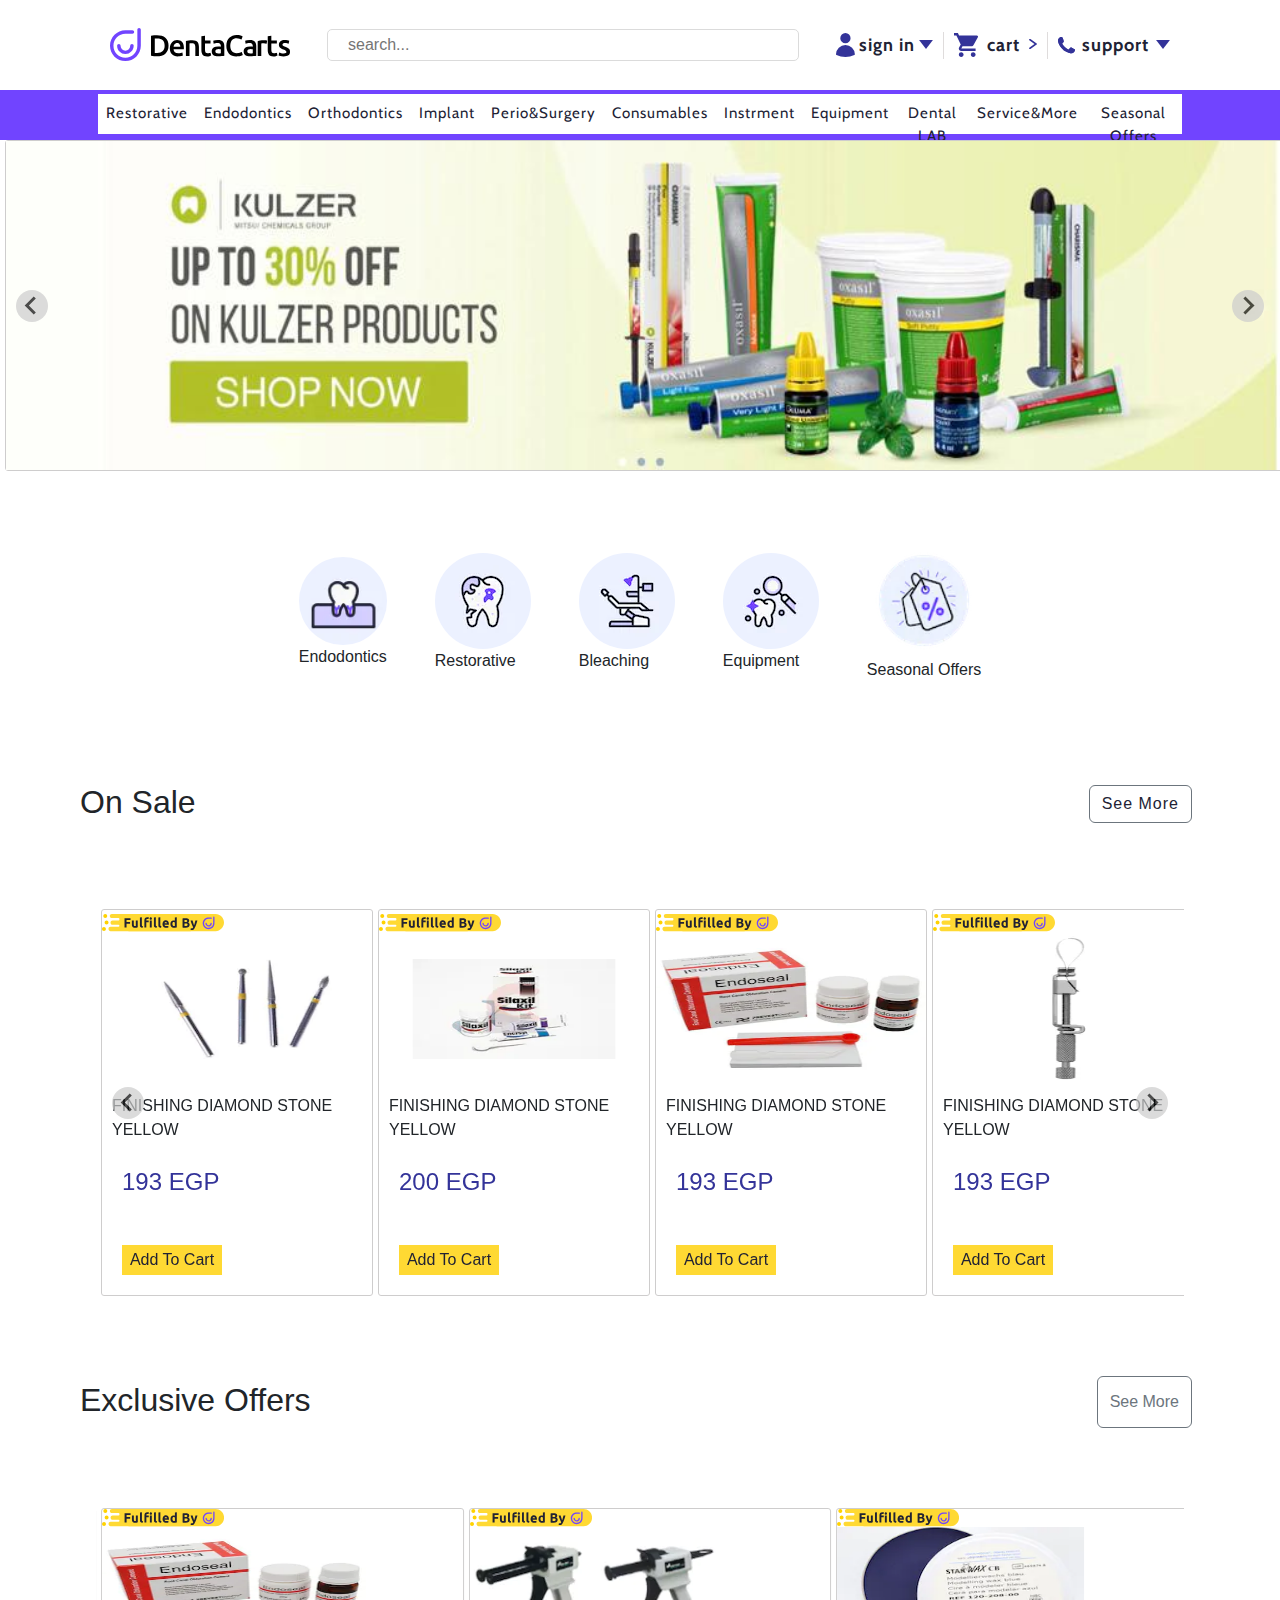
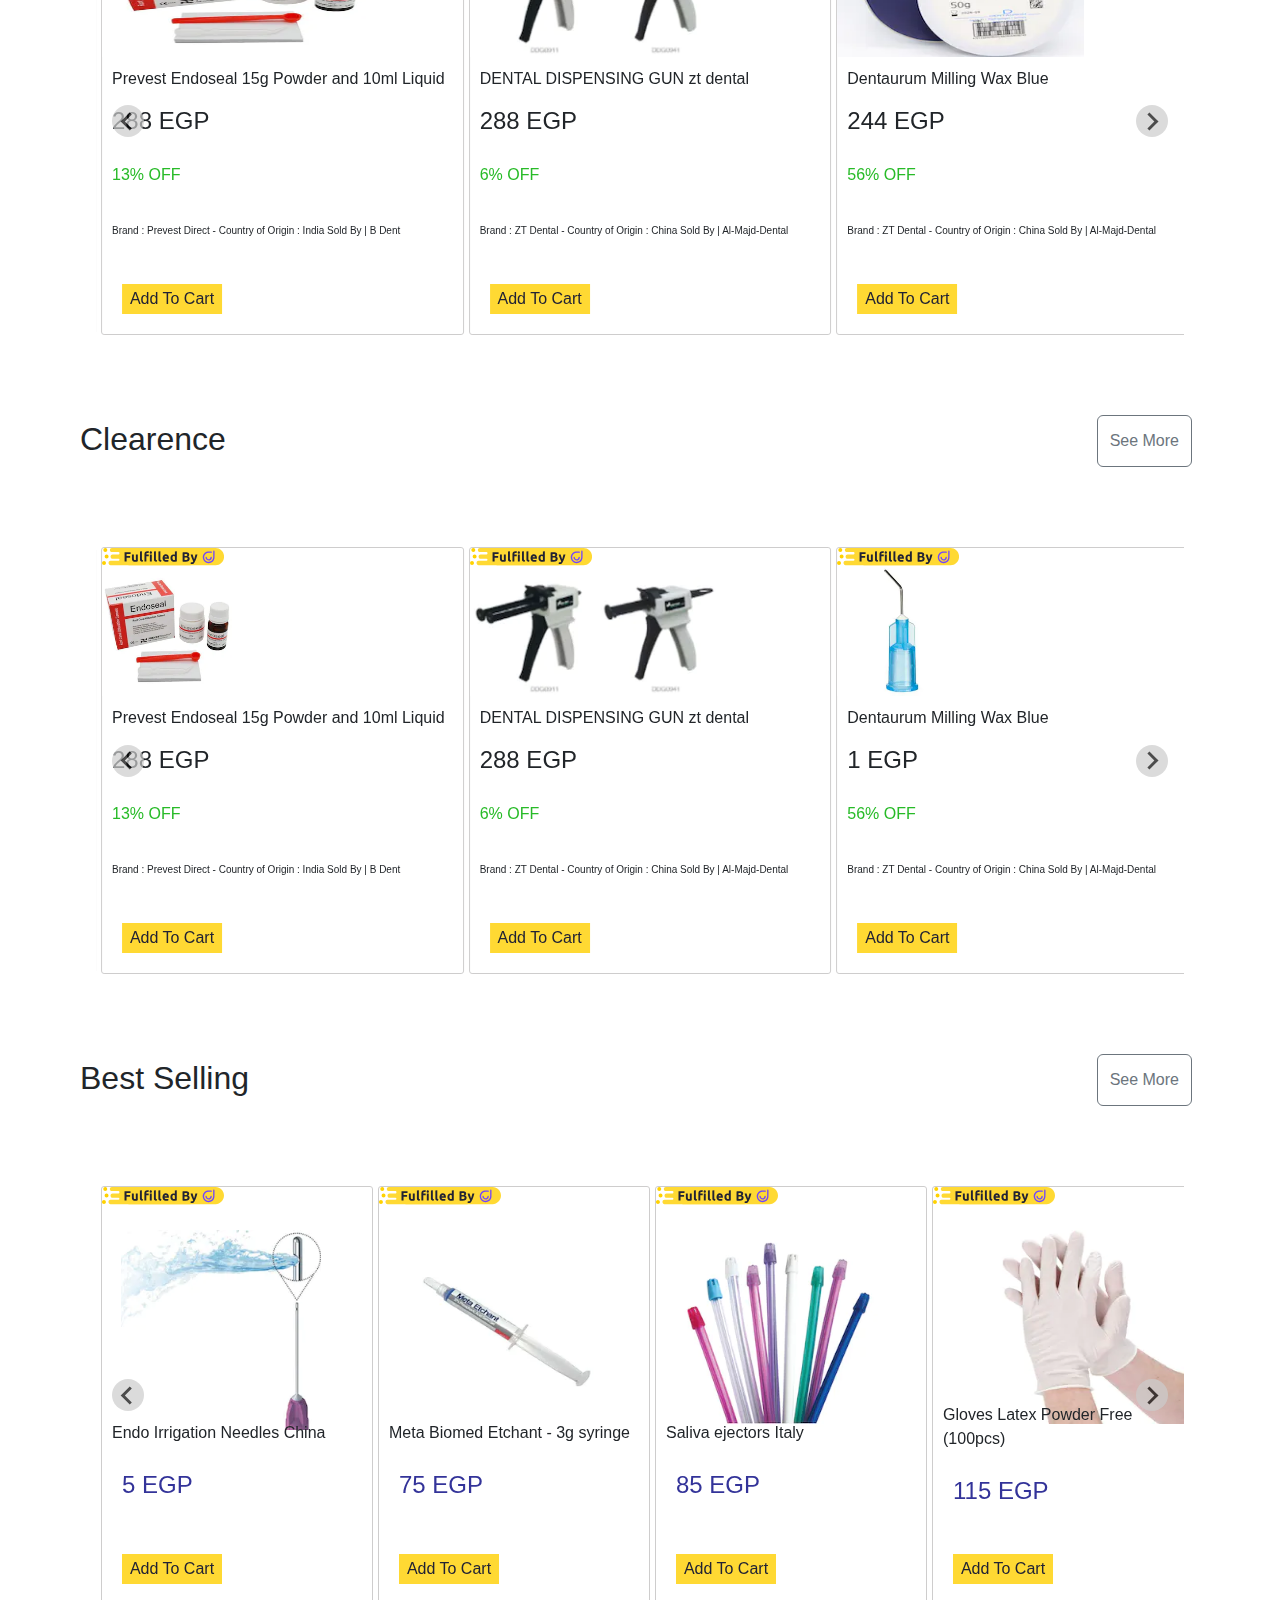
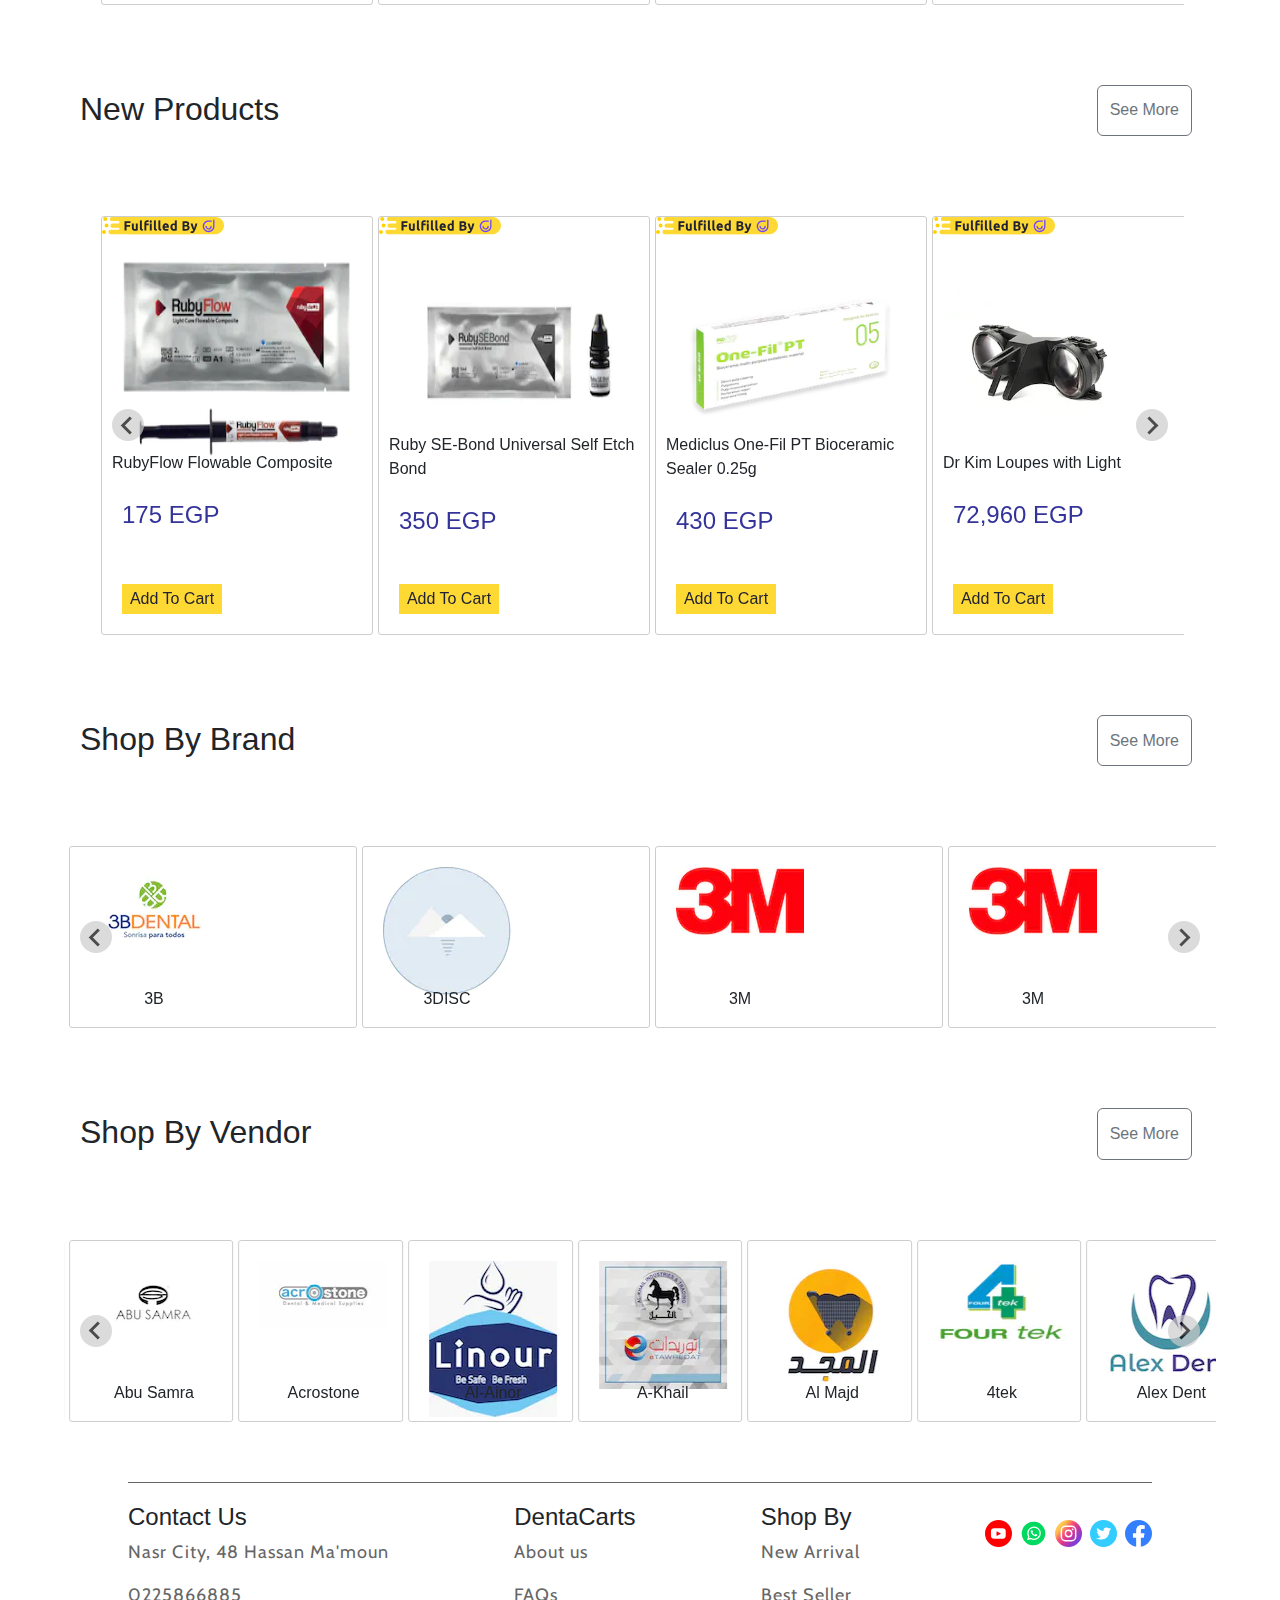
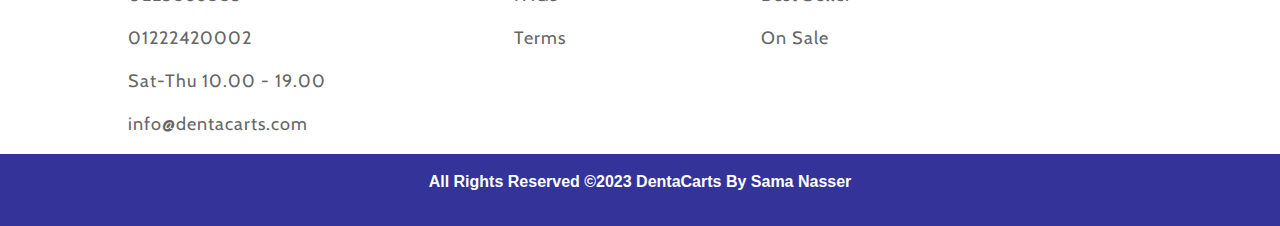
==== commit fd95c108: "init commit" ====
--- a/index.html
+++ b/index.html
@@ -906,7 +906,7 @@
                                     fill="#212234"></path>
                             </svg>
                             <div class="imgg">
-                                <img src="assets/images/3489_1.webp" class="card-d w-100" alt="">
+                                <img src="assets/images/3489_1.webp" class="card-d w-75" alt="">
                             </div>
                             <div class="titlee">
                                 <p>Prevest Endoseal 15g Powder and 10ml Liquid</p>
@@ -944,7 +944,7 @@
                                     fill="#212234"></path>
                             </svg>
                             <div class="imgg">
-                                <img src="assets/images/39771_1.webp" class="card-d w-100" alt="">
+                                <img src="assets/images/39771_1.webp" class="card-d w-75" alt="">
                             </div>
                             <div class="titlee">
                                 <p>DENTAL DISPENSING GUN zt dental</p>
@@ -982,7 +982,7 @@
                                     fill="#212234"></path>
                             </svg>
                             <div class="imgg">
-                                <img src="assets/images/1607_1.webp" class="card-d w-100" alt="">
+                                <img src="assets/images/1607_1.webp" class="card-d w-75" alt="">
                             </div>
                             <div class="titlee">
                                 <p>Dentaurum Milling Wax Blue</p>
--- a/assets/style/style.css
+++ b/assets/style/style.css
@@ -16,15 +16,15 @@
     height: 30px;
     border-radius: 5px;
 }
-.LocalIcon_root{
+.LocalIcon_root {
     display: flex;
     width: 100%;
-    padding: 1rem 100px;
+    /* padding: 1rem 100px; */
     height: 90px;
     justify-content: center;
     align-items: center;
-    gap: 70px;
-    border-bottom: 1px solid blue;
+    gap: 37px;
+    /* border-bottom: 1px solid blue; */
 }
 .searsbar{
     font: inherit;
@@ -42,19 +42,21 @@
     border: 0px;
     background: none;
 }
-.sign{
-    display: flex;
-    gap: 10px;
+.sign {
+    display: flex;
+    gap: 4px;
     border-right: 1px solid rgb(223, 220, 220);
+    padding-right: 10px;
 }
 .btn-cart{
     border: 0px;
     background: none;
 }
-.cart{
+.cart {
     display: flex;
     border-right: 1px solid rgb(223, 220, 220);
-    column-gap: 16px;
+    column-gap: 9px;
+    padding-right: 10px;
 }
 .btn-support{
     border: 0px;
@@ -62,7 +64,7 @@
 }
 .support{
     display: flex;
-    gap: 10px;
+    gap: 7px;
 }
 .navBar{
     display: flex;
@@ -84,8 +86,13 @@
     background-color: #7144ff;
     color: #339 !important;
 }
-.navbar-nav{
-    background-color: #fff;
+.navbar-nav {
+    background-color: #fff;
+    height: 40px;
+    text-align: center;
+    font-size: 15px;
+    position: relative;
+    top: 4px;
 }
 li a{
     font-size: 15px;
@@ -303,7 +310,7 @@
 }
 .by{
     text-align: center;
-    font-size: 18px;
+    font-size: 16px;
     font-weight: 600;
     background-color: #339;
     color: #fff;
@@ -333,6 +340,15 @@
     position: relative;
     /* bottom: 50px; */
 /* } */ 
+.splide__list {
+    backface-visibility: hidden;
+    display: -ms-flexbox;
+    display: flex;
+    height: 100%;
+    margin: 0!important;
+    /* padding: 0!important; */
+    gap: 5px;
+}
 .splide-sec{
     width: 90%;
     margin: auto;
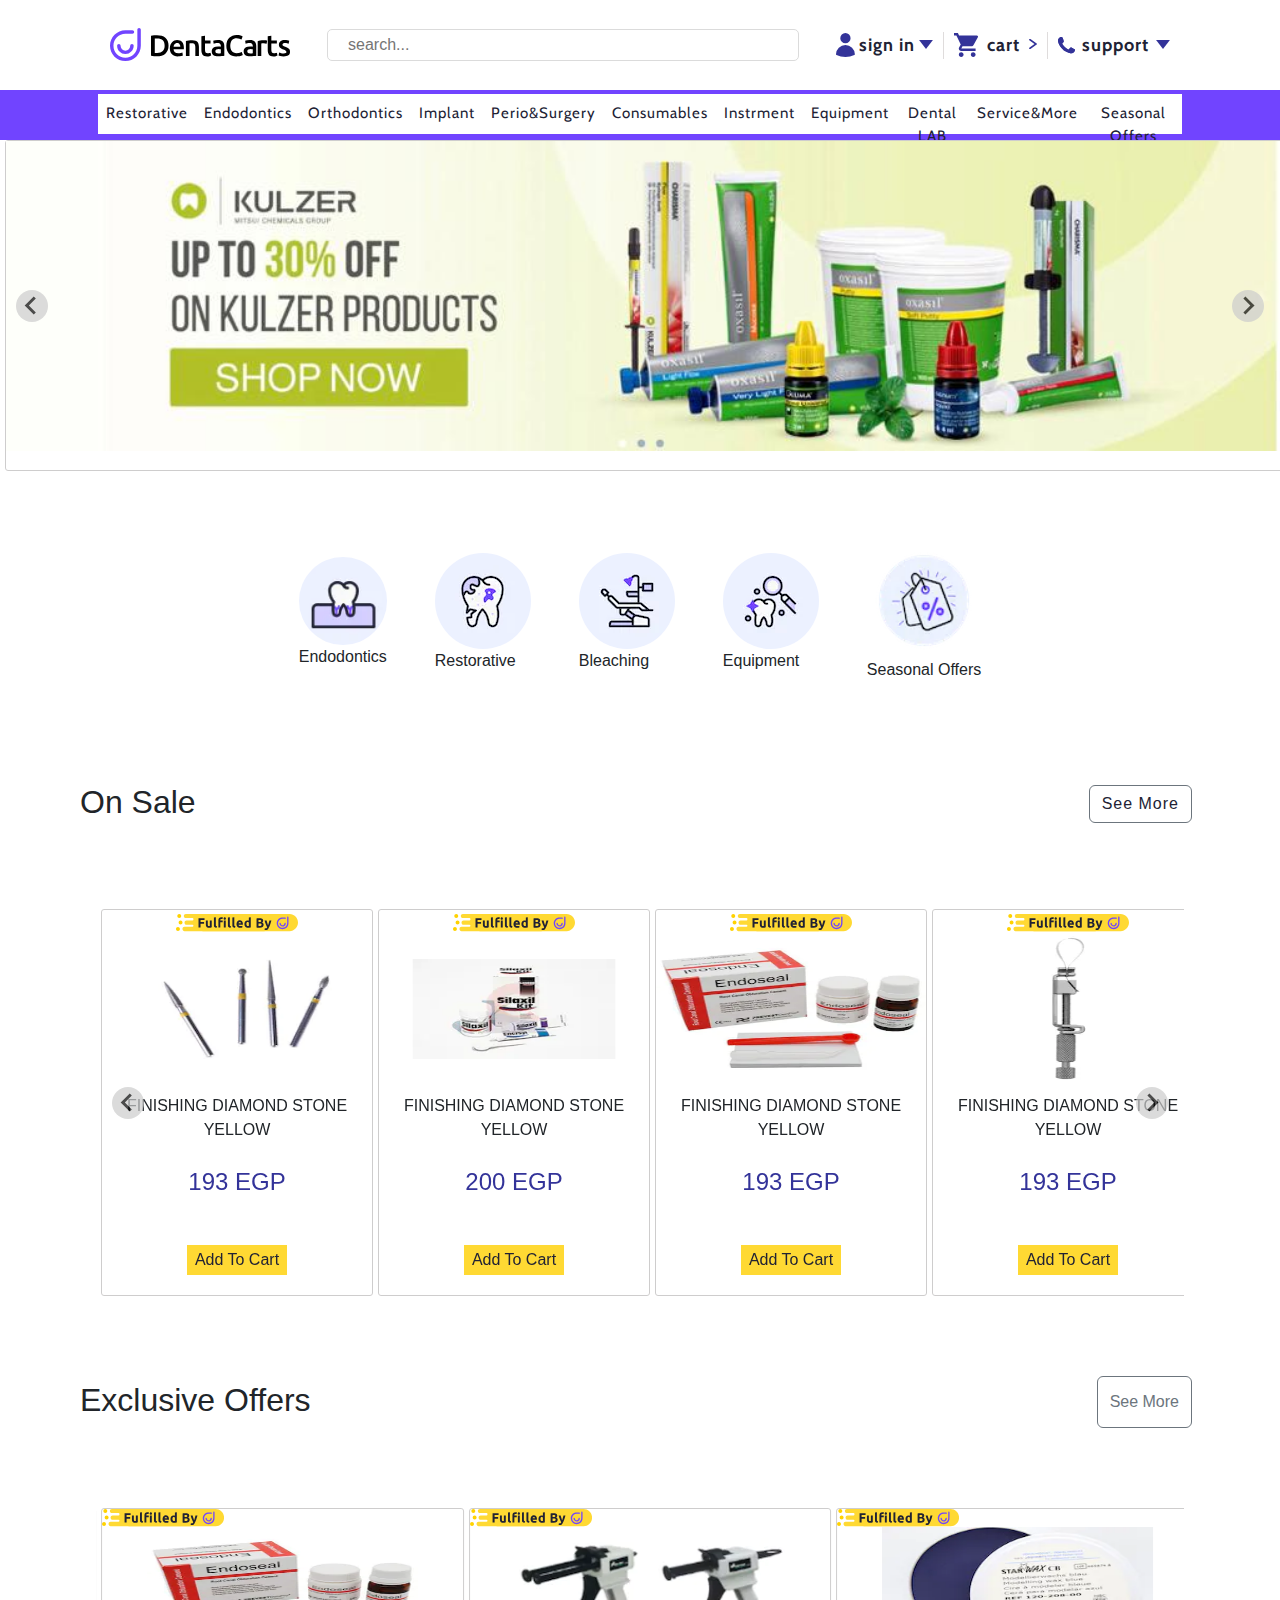
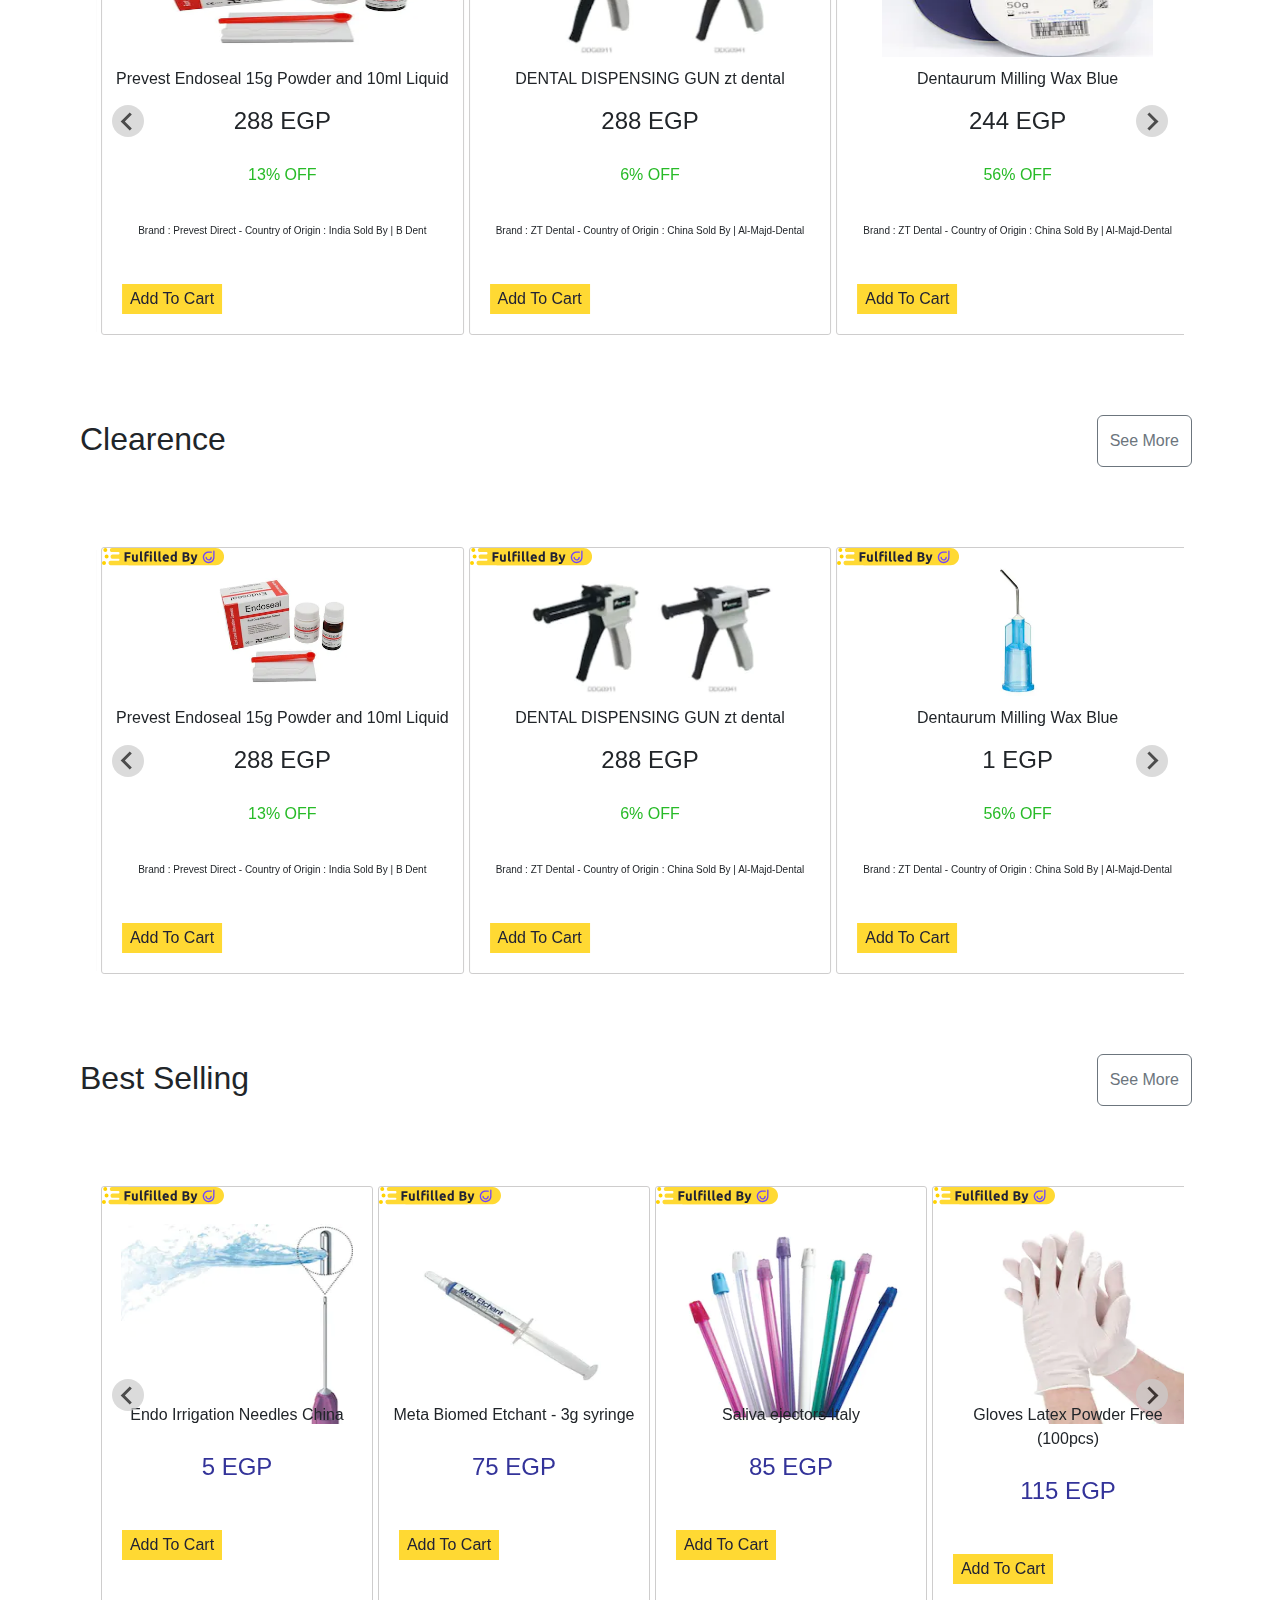
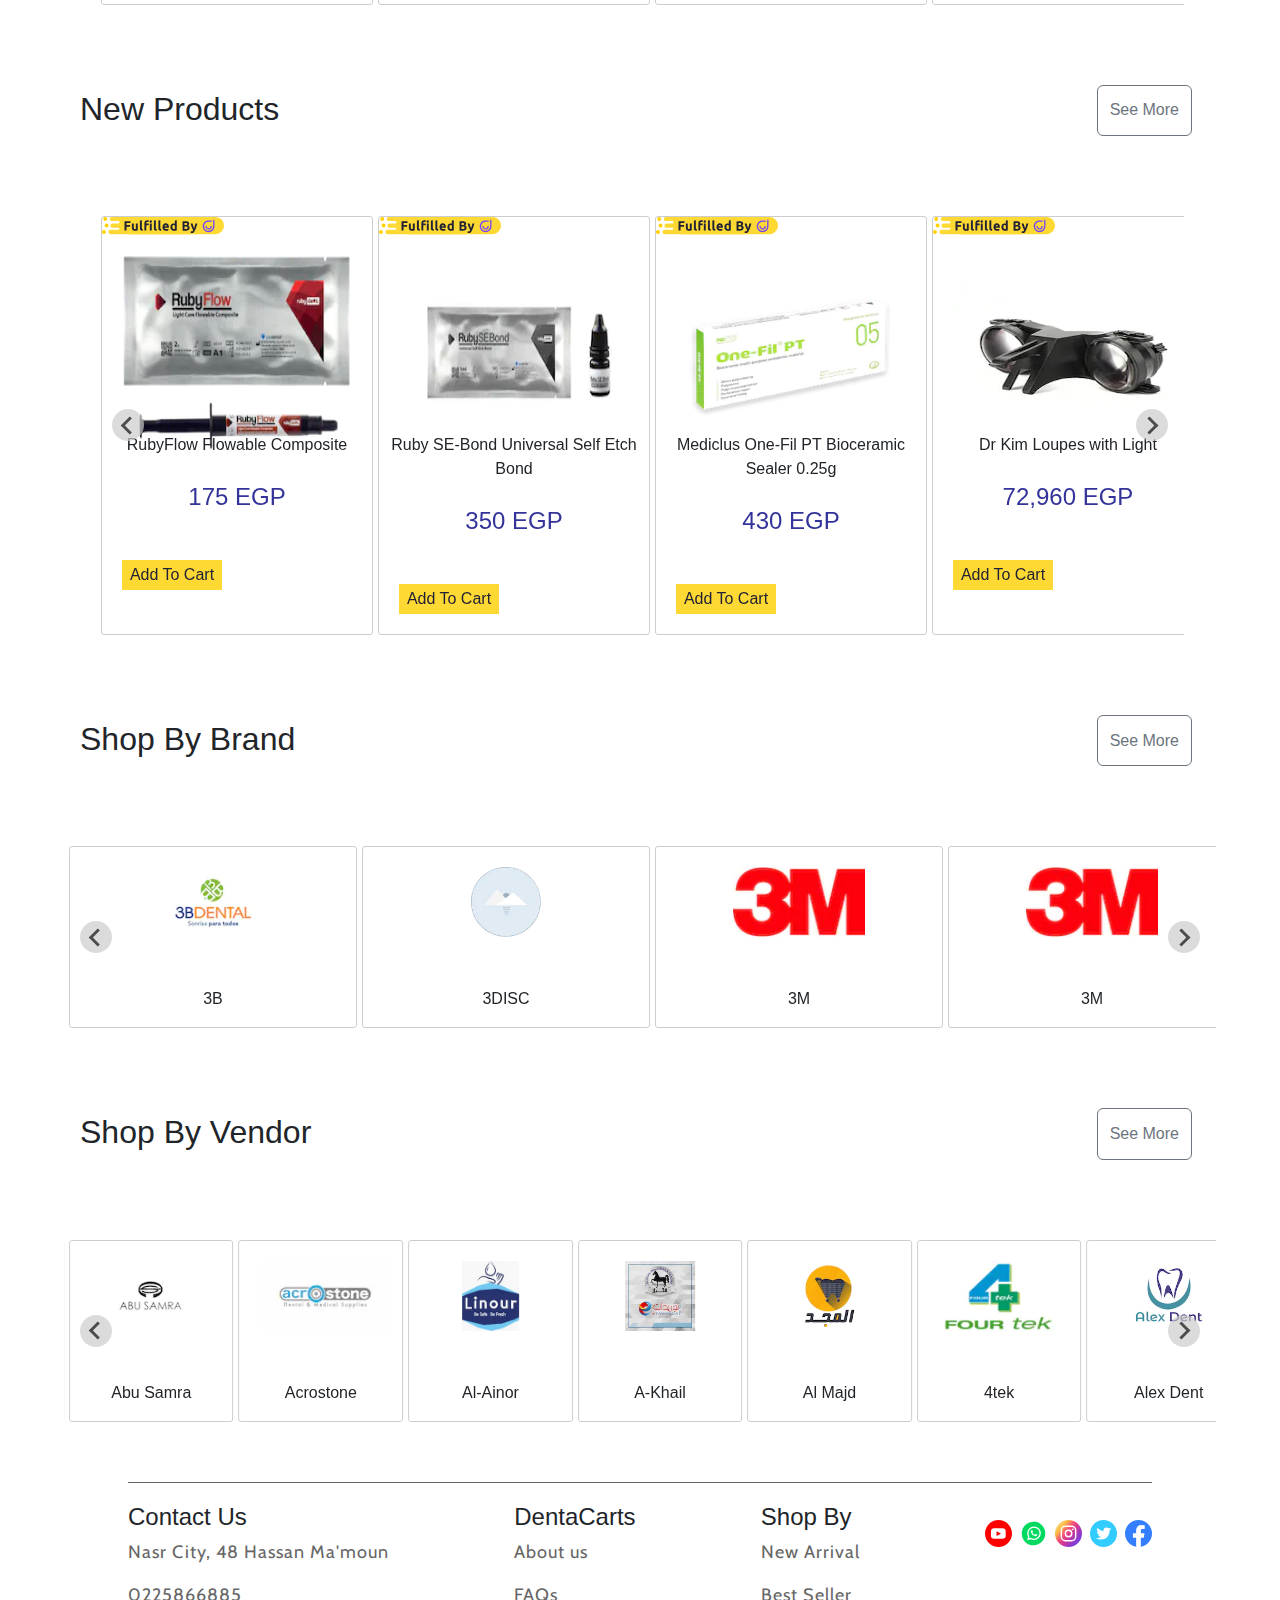
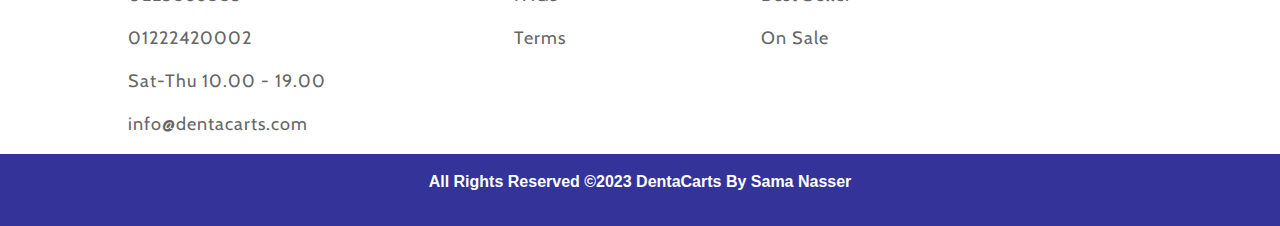
==== commit 5a35cfb8: "init commit" ====
--- a/index.html
+++ b/index.html
@@ -154,7 +154,7 @@
                 </div>
                 <div class="mobileRestorative mx-5">
                     <div class="parentRestorative d-flex align-items-center justify-content-between">
-                        <h5>Orthodontics</h5>
+                        <h5 onclick="location.href='maain.html';">Orthodontics</h5>
                         <i class="fas fa-angle-right text-dark restorativeArrow"></i>
                         <i class="fas fas fa-angle-down text-dark restorativeArrowDown"></i>
                     </div>
@@ -317,8 +317,8 @@
             </div>
         </div>
     </div>
-    <nav class="navbar d-none d-md-block navbar-expand-lg navbar-light position-relative">
-        <div class="container-fluid">
+    <nav class="navbar d-none d-md-block navbar-expand-lg navbar-light position-relative ">
+        <div class="container-fluid d-flex justify-content-center align-items-center">
             <div class="collapse navbar-collapse" id="navbarSupportedContent">
                 <ul class="navbar-nav me-auto mb-2 mb-lg-0">
                     <li class="nav-item" onclick="location.href='master.html';">
@@ -327,7 +327,7 @@
                     <li class="nav-item" onclick="location.href='main.html';">
                         <a class="nav-link Endodontics" href="#">Endodontics</a>
                     </li>
-                    <li class="nav-item">
+                    <li class="nav-item" onclick="location.href='maain.html';">
                         <a class="nav-link Orthodontics " href="#">Orthodontics</a>
                     </li>
                     <li class="nav-item">
@@ -1526,7 +1526,7 @@
                     <li class="splide__slide">
                         <div>
                             <div class="image-splide">
-                                <img src="assets/images/6221.webp" alt="">
+                                <img src="assets/images/6221.webp" class="immg h-100" alt="">
                             </div>
                             <div class="ppp">
                                 <p>3B</p>
@@ -1536,7 +1536,7 @@
                     <li class="splide__slide">
                         <div>
                             <div class="image-splide">
-                                <img src="assets/images/brand_place_holder.webp" alt="">
+                                <img src="assets/images/brand_place_holder.webp" class="immg h-100"  alt="">
                             </div>
 
                             <div class="ppp">
@@ -1547,7 +1547,7 @@
                     <li class="splide__slide">
                         <div>
                             <div class="image-splide">
-                                <img src="assets/images/1.webp" alt="">
+                                <img src="assets/images/1.webp" class="immg h-100" alt="">
                             </div>
 
                             <div class="ppp">
@@ -1558,7 +1558,7 @@
                     <li class="splide__slide">
                         <div>
                             <div class="image-splide">
-                                <img src="assets/images/1.webp" alt="">
+                                <img src="assets/images/1.webp" class="immg h-100" alt="">
                             </div>
                             <div class="ppp">
                                 <p>3M</p>
@@ -1568,7 +1568,7 @@
                     <li class="splide__slide">
                         <div>
                             <div class="image-splide">
-                                <img src="assets/images/9296.webp" alt="">
+                                <img src="assets/images/9296.webp" class="immg h-100" alt="">
                             </div>
                             <div class="ppp">
                                 <p>3Shape</p>
@@ -1578,7 +1578,7 @@
                     <li class="splide__slide">
                         <div>
                             <div class="image-splide">
-                                <img src="assets/images/5832.webp" alt="">
+                                <img src="assets/images/5832.webp" class="immg h-100" alt="">
                             </div>
                             <div class="ppp">
                                 <p>4tek</p>
@@ -1588,7 +1588,7 @@
                     <li class="splide__slide">
                         <div>
                             <div class="image-splide">
-                                <img src="assets/images/brand_place_holder.webp" alt="">
+                                <img src="assets/images/brand_place_holder.webp" class="immg h-100" alt="">
                             </div>
 
                             <div class="ppp">
@@ -1599,7 +1599,7 @@
                     <li class="splide__slide">
                         <div>
                             <div class="image-splide">
-                                <img src="assets/images/brand_place_holder.webp" alt="">
+                                <img src="assets/images/brand_place_holder.webp" class="immg h-100" alt="">
                             </div>
                             <div class="ppp">
                                 <p>A-bec</p>
@@ -1609,7 +1609,7 @@
                     <li class="splide__slide">
                         <div>
                             <div class="image-splide">
-                                <img src="assets/images/10704.webp" alt="">
+                                <img src="assets/images/10704.webp" class="immg h-100" alt="">
                             </div>
 
                             <div class="ppp">
@@ -1641,7 +1641,7 @@
                     <li class="splide__slide">
                         <div>
                             <div class="image-splide">
-                                <img src="assets/images/6.webp" alt="">
+                                <img src="assets/images/6.webp" class="immg h-100" alt="">
                             </div>
                             <div class="ppp">
                                 <p>Abu Samra</p>
@@ -1652,7 +1652,7 @@
                     <li class="splide__slide">
                         <div>
                             <div class="image-splide">
-                                <img src="assets/images/54.webp" alt="">
+                                <img src="assets/images/54.webp" class="immg h-100" alt="">
                             </div>
                             <div class="ppp">
                                 <p>Acrostone</p>
@@ -1662,7 +1662,7 @@
                     <li class="splide__slide">
                         <div>
                             <div class="image-splide">
-                                <img src="assets/images/429.webp" alt="">
+                                <img src="assets/images/429.webp" class="immg h-100" alt="">
                             </div>
                             <div class="ppp">
                                 <p>Al-Ainor</p>
@@ -1672,7 +1672,7 @@
                     <li class="splide__slide">
                         <div>
                             <div class="image-splide">
-                                <img src="assets/images/403.webp" alt="">
+                                <img src="assets/images/403.webp" class="immg h-100" alt="">
                             </div>
                             <div class="ppp">
                                 <p>A-Khail</p>
@@ -1682,7 +1682,7 @@
                     <li class="splide__slide">
                         <div>
                             <div class="image-splide">
-                                <img src="assets/images/318.webp" alt="">
+                                <img src="assets/images/318.webp" class=" immg h-100" alt="">
                             </div>
                             <div class="ppp">
                                 <p>Al Majd</p>
@@ -1692,7 +1692,7 @@
                     <li class="splide__slide">
                         <div>
                             <div class="image-splide">
-                                <img src="assets/images/5832.webp" alt="">
+                                <img src="assets/images/5832.webp" class="immg h-100" alt="">
                             </div>
                             <div class="ppp">
                                 <p>4tek</p>
@@ -1702,7 +1702,7 @@
                     <li class="splide__slide">
                         <div>
                             <div class="image-splide">
-                                <img src="assets/images/29.webp" alt="">
+                                <img src="assets/images/29.webp" class="immg h-100" alt="">
                             </div>
                             <div class="ppp">
                                 <p>Alex Dent</p>
@@ -1712,7 +1712,7 @@
                     <li class="splide__slide">
                         <div>
                             <div class="image-splide">
-                                <img src="assets/images/340.webp" alt="">
+                                <img src="assets/images/340.webp" class="immg h-100" alt="">
                             </div>
                             <div class="ppp">
                                 <p>Apex</p>
@@ -1722,7 +1722,7 @@
                     <li class="splide__slide">
                         <div>
                             <div class="image-splide">
-                                <img src="assets/images/202.webp" alt="">
+                                <img src="assets/images/202.webp" class="immg h-100" alt="">
                             </div>
                             <div class="ppp">
                                 <p>Artech</p>
--- a/assets/style/style.css
+++ b/assets/style/style.css
@@ -266,12 +266,12 @@
     justify-content: space-between;
     padding: 10px;
 }
-i:hover{
+/* i:hover{
     background-color: rgba(243, 131, 131, 0.5);
     width: 20px;
     height: 20px;
     border-radius: 50%;
-}
+} */
 
 .coll{
     display: flex;
@@ -348,6 +348,7 @@
     margin: 0!important;
     /* padding: 0!important; */
     gap: 5px;
+    text-align: center;
 }
 .splide-sec{
     width: 90%;
@@ -376,9 +377,9 @@
 } */
 .splide__slide{
     border: 1px solid rgb(206, 205, 205);
-    display: flex;
+    /* display: flex; */
     border-radius: 3px;
-    gap: 20px;
+    /* gap: 20px; */
 }
 .imagg{
     height: 150px;
@@ -506,4 +507,8 @@
     .denta .image1,.image2,.image3, .image4, .image5{
         width: 70px;
     }
-}+}
+/* .splide__slide img {
+    vertical-align: bottom;
+    height: 100%;
+} */
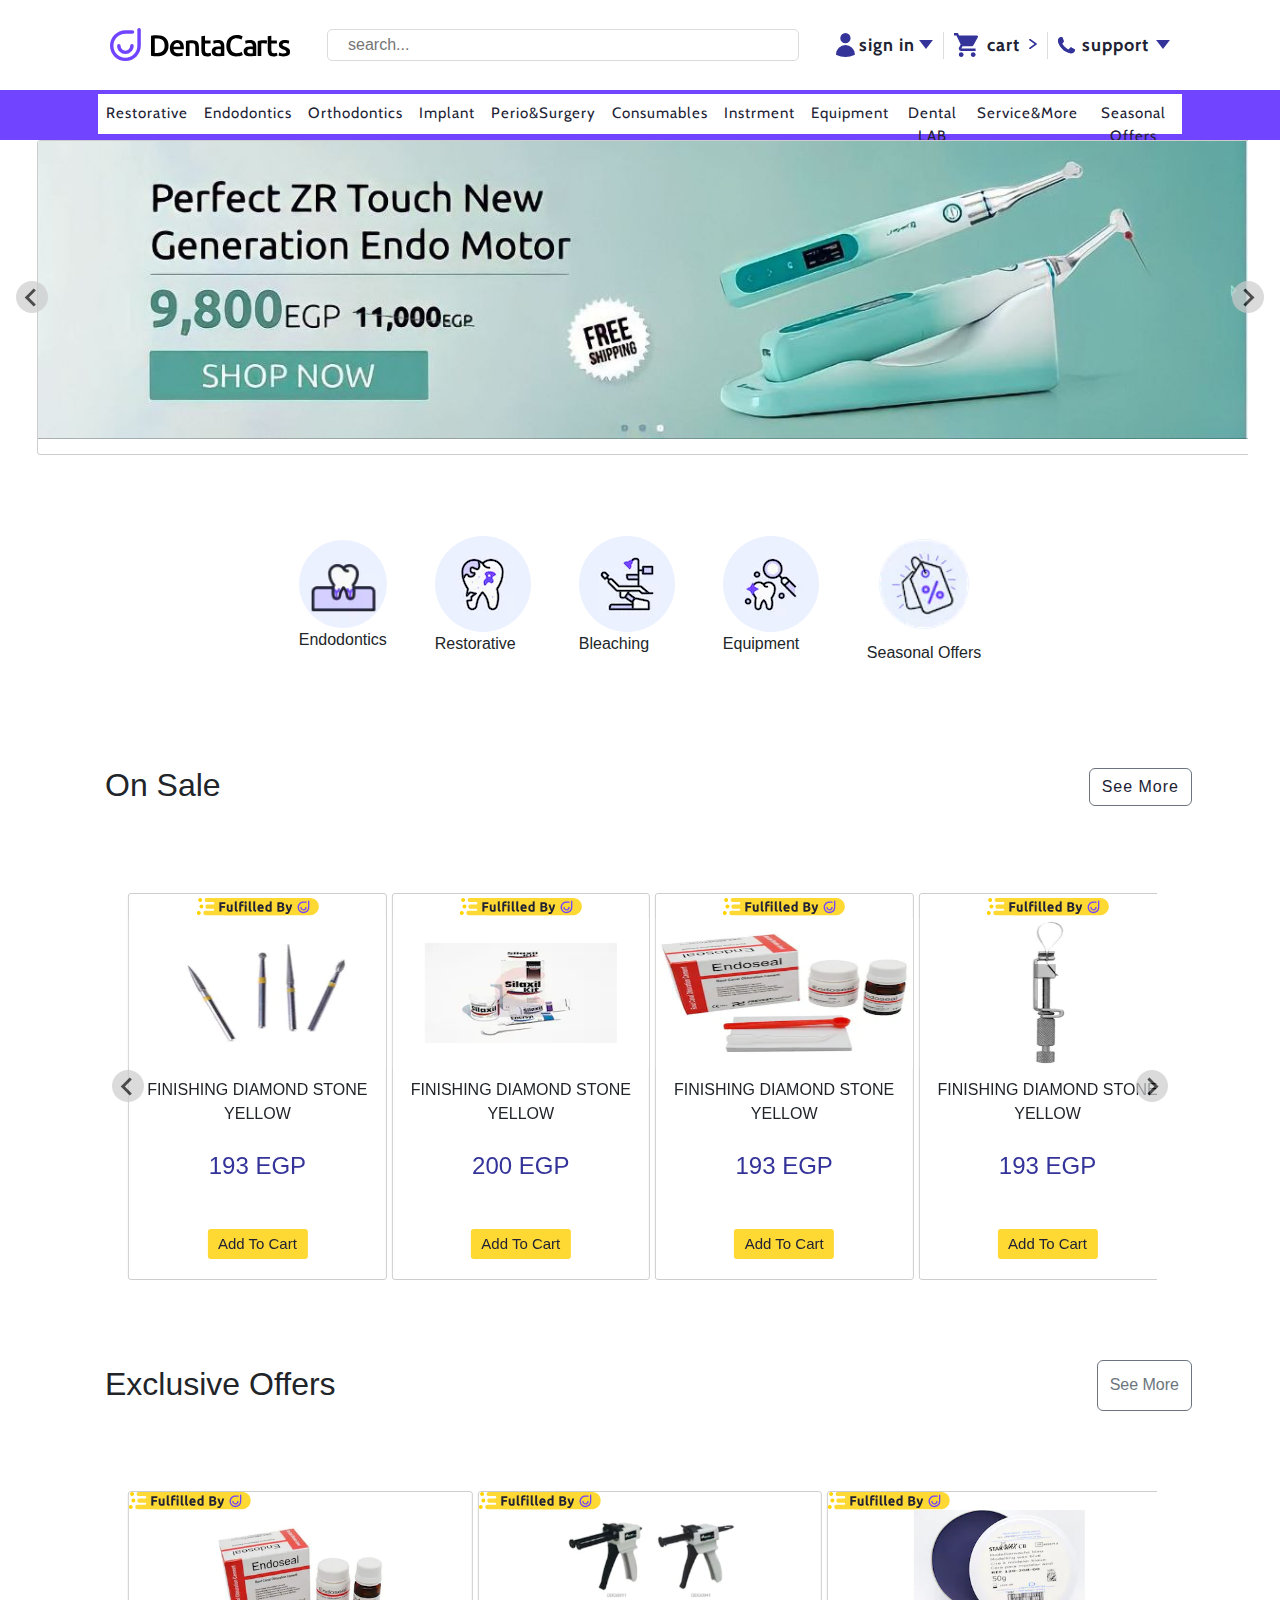
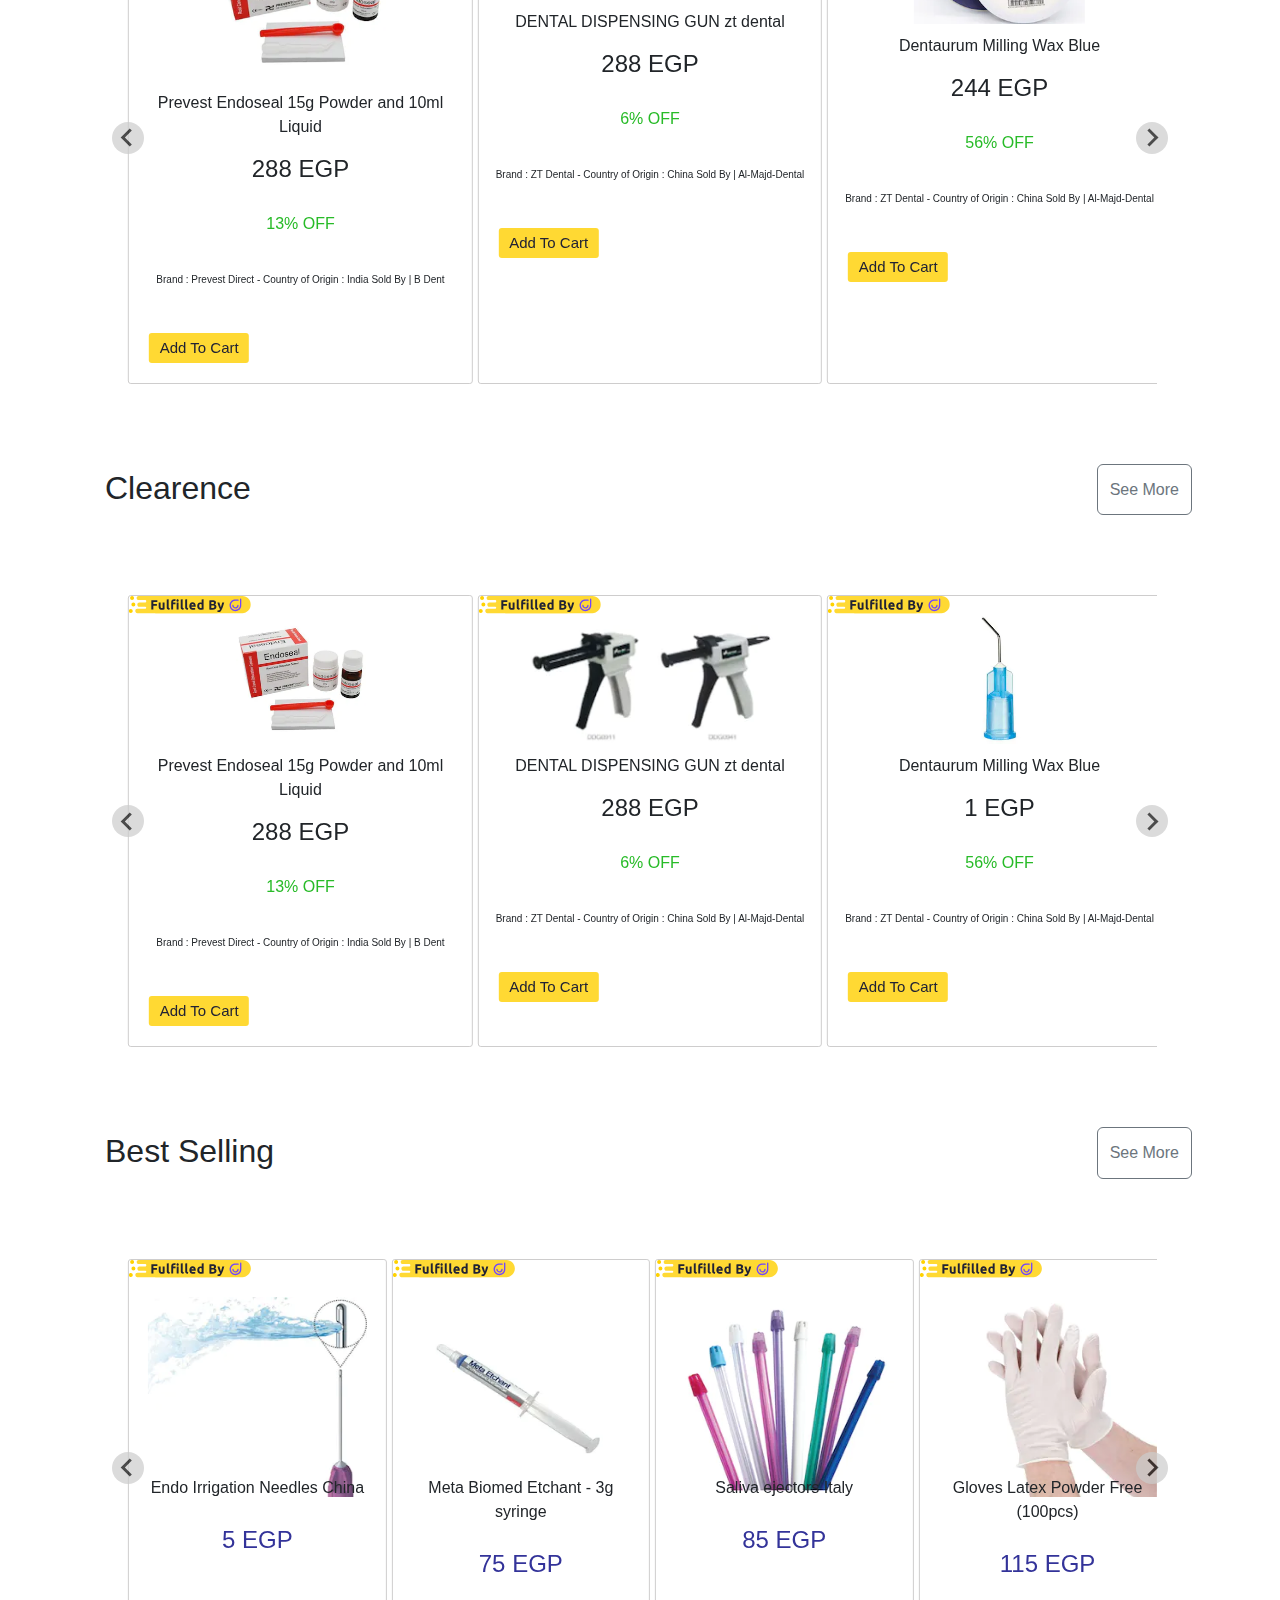
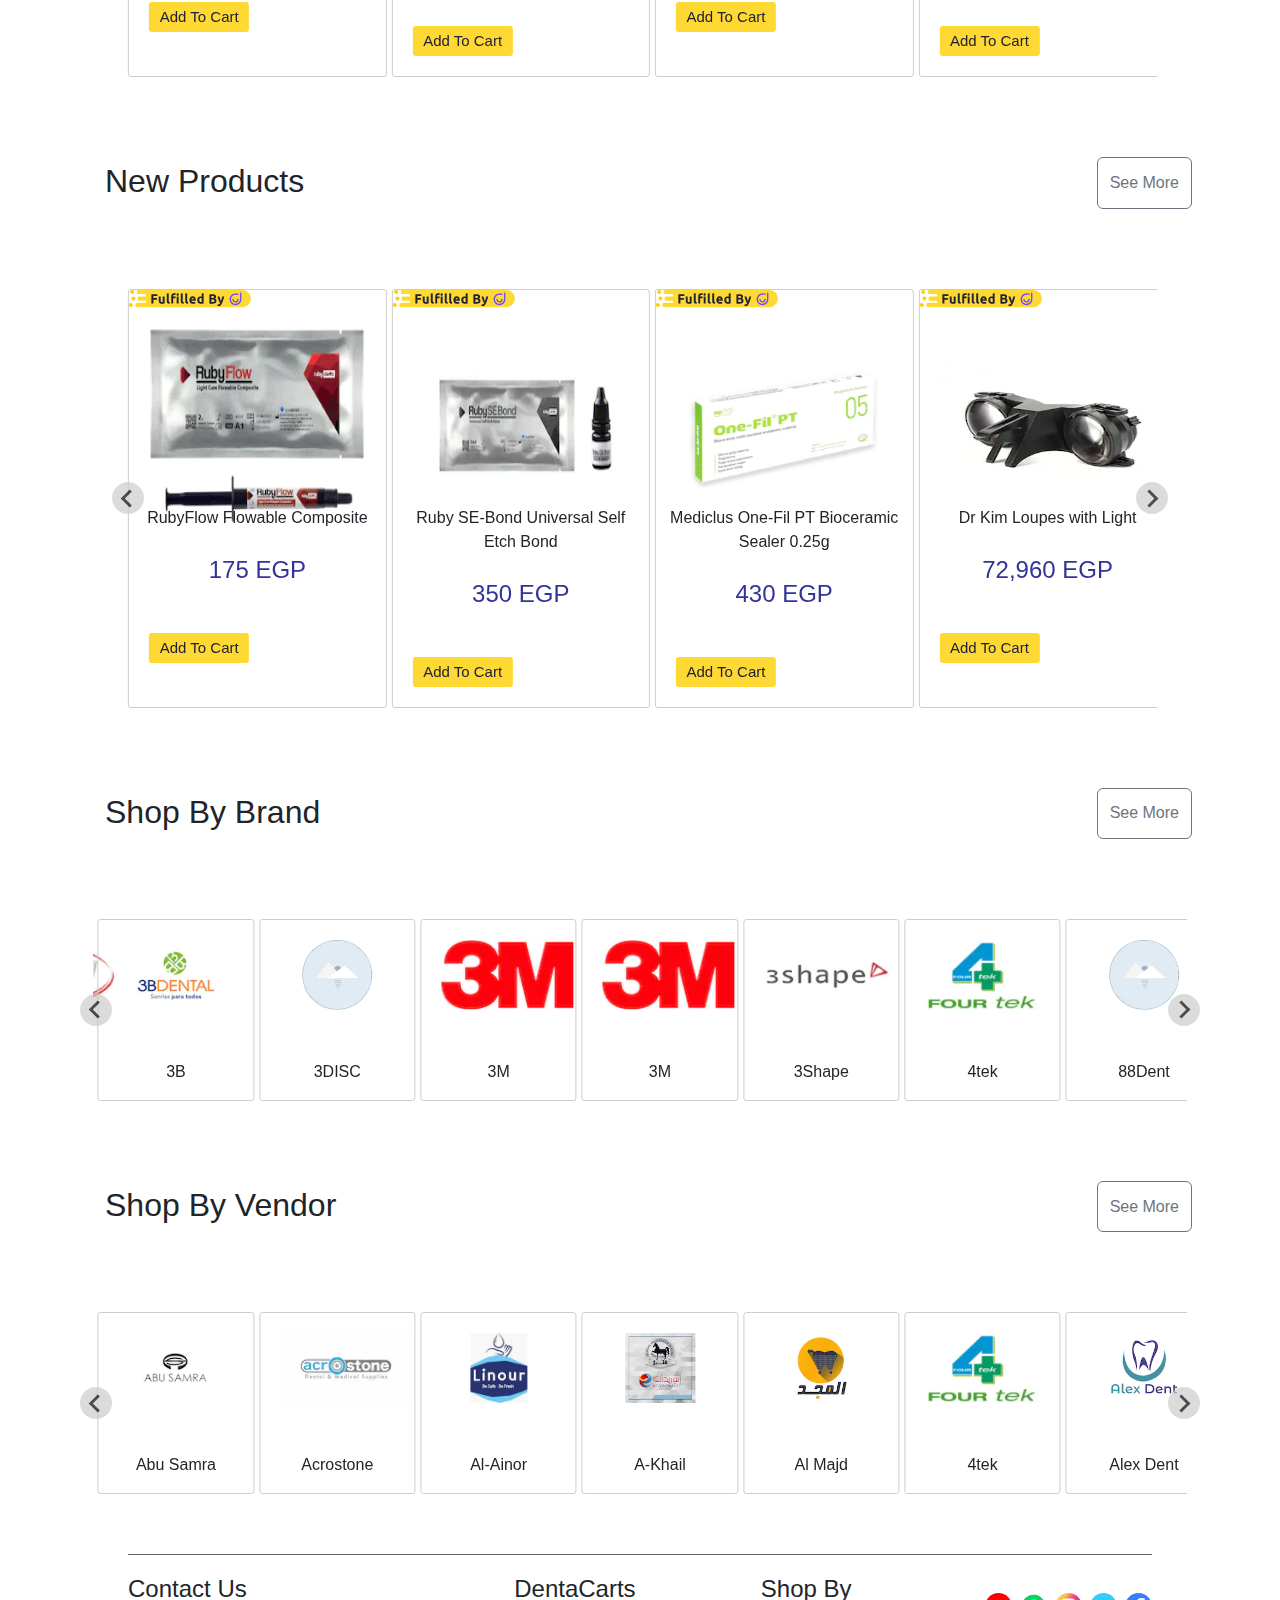
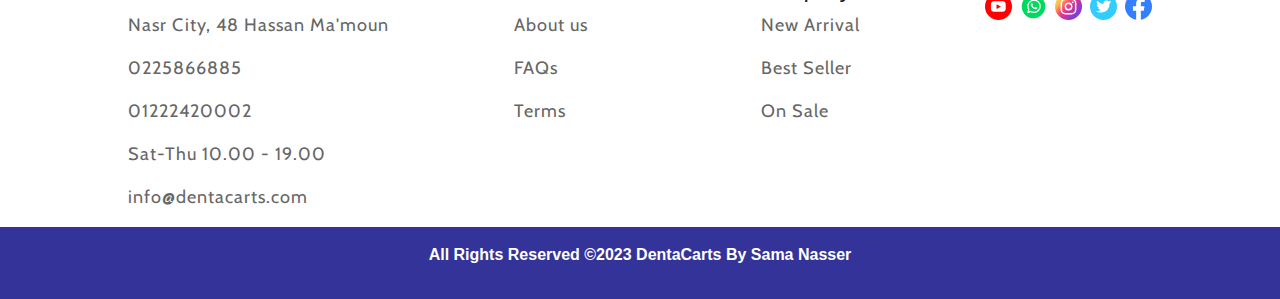
==== commit 9d60b92c: "init commit" ====
--- a/index.html
+++ b/index.html
@@ -63,7 +63,7 @@
                         </svg>
                     </div>
                 </button>
-                <div class="Cart d-none d-md-block" onclick="location.href='cart.html';">
+                <div class="Cart d-none d-md-block" onclick="location.href='cartp.html';">
                     <a href="#">cart</a>
                 </div>
                 <div class="svg4 d-none d-md-block">
@@ -320,7 +320,7 @@
     <nav class="navbar d-none d-md-block navbar-expand-lg navbar-light position-relative ">
         <div class="container-fluid d-flex justify-content-center align-items-center">
             <div class="collapse navbar-collapse" id="navbarSupportedContent">
-                <ul class="navbar-nav me-auto mb-2 mb-lg-0">
+                <ul class="navbar-nav mx-auto mb-2 mb-lg-0">
                     <li class="nav-item" onclick="location.href='master.html';">
                         <a class="nav-link Restorative" href="#">Restorative</a>
                     </li>
@@ -639,13 +639,13 @@
             <div class="splide__track">
                 <ul class="splide__list">
                     <li class="splide__slide">
-                        <img class="w-100" src="assets/images/WhatsApp Image 2023-08-21 at 8.36.37 PM.jpeg" alt="">
-                    </li>
-                    <li class="splide__slide">
-                        <img class="w-100" src="assets/images/WhatsApp Image 2023-08-21 at 8.39.44 PM.jpeg" alt="">
-                    </li>
-                    <li class="splide__slide">
-                        <img class="w-100" src="assets/images/WhatsApp Image 2023-08-21 at 8.40.10 PM.jpeg" alt="">
+                        <img class="w-100" src="assets/images/photo1695422050.jpeg" alt="">
+                    </li>
+                    <li class="splide__slide">
+                        <img class="w-100" src="assets/images/photo1695422050 (1).jpeg" alt="">
+                    </li>
+                    <li class="splide__slide">
+                        <img class="w-100" src="assets/images/photo1695422050 (2).jpeg" alt="">
                     </li>
                 </ul>
             </div>
@@ -906,7 +906,7 @@
                                     fill="#212234"></path>
                             </svg>
                             <div class="imgg">
-                                <img src="assets/images/3489_1.webp" class="card-d w-75" alt="">
+                                <img src="assets/images/3489_1.webp" class="card-d w-50 h-75" alt="">
                             </div>
                             <div class="titlee">
                                 <p>Prevest Endoseal 15g Powder and 10ml Liquid</p>
@@ -944,7 +944,7 @@
                                     fill="#212234"></path>
                             </svg>
                             <div class="imgg">
-                                <img src="assets/images/39771_1.webp" class="card-d w-75" alt="">
+                                <img src="assets/images/39771_1.webp" class="card-d w-50 h-75" alt="">
                             </div>
                             <div class="titlee">
                                 <p>DENTAL DISPENSING GUN zt dental</p>
@@ -982,7 +982,7 @@
                                     fill="#212234"></path>
                             </svg>
                             <div class="imgg">
-                                <img src="assets/images/1607_1.webp" class="card-d w-75" alt="">
+                                <img src="assets/images/1607_1.webp" class="card-d w-50 h-75" alt="">
                             </div>
                             <div class="titlee">
                                 <p>Dentaurum Milling Wax Blue</p>
@@ -1523,7 +1523,7 @@
         <section class="splide splide-sec" aria-labelledby="carousel-heading">
             <div class="splide__track">
                 <ul class="splide__list">
-                    <li class="splide__slide">
+                    <li class="splide__slide calc">
                         <div>
                             <div class="image-splide">
                                 <img src="assets/images/6221.webp" class="immg h-100" alt="">
@@ -1533,7 +1533,7 @@
                             </div>
                         </div>
                     </li>
-                    <li class="splide__slide">
+                    <li class="splide__slide calc">
                         <div>
                             <div class="image-splide">
                                 <img src="assets/images/brand_place_holder.webp" class="immg h-100"  alt="">
@@ -1544,7 +1544,7 @@
                             </div>
                         </div>
                     </li>
-                    <li class="splide__slide">
+                    <li class="splide__slide calc">
                         <div>
                             <div class="image-splide">
                                 <img src="assets/images/1.webp" class="immg h-100" alt="">
@@ -1555,7 +1555,7 @@
                             </div>
                         </div>
                     </li>
-                    <li class="splide__slide">
+                    <li class="splide__slide calc">
                         <div>
                             <div class="image-splide">
                                 <img src="assets/images/1.webp" class="immg h-100" alt="">
@@ -1565,7 +1565,7 @@
                             </div>
                         </div>
                     </li>
-                    <li class="splide__slide">
+                    <li class="splide__slide calc">
                         <div>
                             <div class="image-splide">
                                 <img src="assets/images/9296.webp" class="immg h-100" alt="">
@@ -1575,7 +1575,7 @@
                             </div>
                         </div>
                     </li>
-                    <li class="splide__slide">
+                    <li class="splide__slide calc">
                         <div>
                             <div class="image-splide">
                                 <img src="assets/images/5832.webp" class="immg h-100" alt="">
@@ -1585,7 +1585,7 @@
                             </div>
                         </div>
                     </li>
-                    <li class="splide__slide">
+                    <li class="splide__slide calc">
                         <div>
                             <div class="image-splide">
                                 <img src="assets/images/brand_place_holder.webp" class="immg h-100" alt="">
@@ -1596,7 +1596,7 @@
                             </div>
                         </div>
                     </li>
-                    <li class="splide__slide">
+                    <li class="splide__slide calc">
                         <div>
                             <div class="image-splide">
                                 <img src="assets/images/brand_place_holder.webp" class="immg h-100" alt="">
@@ -1606,7 +1606,7 @@
                             </div>
                         </div>
                     </li>
-                    <li class="splide__slide">
+                    <li class="splide__slide calc">
                         <div>
                             <div class="image-splide">
                                 <img src="assets/images/10704.webp" class="immg h-100" alt="">
--- a/assets/style/style.css
+++ b/assets/style/style.css
@@ -12,7 +12,7 @@
     cursor: pointer;
 }
 .inp input{
-    width: 450px;
+    width: 450px !important;
     height: 30px;
     border-radius: 5px;
 }
@@ -34,7 +34,7 @@
     margin: 0px;
     display: block;
     min-width: 0px;
-    width: 100%;
+    width: 100% !important;
     padding-left: 20px;
     border: 1px solid rgb(219, 219, 219);
 }
@@ -102,38 +102,6 @@
     position: relative;
     padding-left: 0;
 }
-/* .image1 .im{
-    border-radius: 50%;
-    width: 70px;
-    height: 70px;
-}
-.image2 .im{
-    border-radius: 50%;
-    width: 70px;
-    height: 70px;
-}
-.image3 .im{
-    border-radius: 50%;
-    width: 70px;
-    height: 70px;
-}
-.image4 .im{
-    border-radius: 50%;
-    width: 70px;
-    height: 70px;
-}
-.image5 .im{
-    top: 10px;
-}
-.image{
-    display: flex;
-    gap: 4rem;
-    padding: 50px;
-}
-.image p{
-    padding-top: 10px;
-} */
-
 .EndodonticsDiv,
 .OrthodonticsDiv,
 .ImplantDiv,
@@ -165,7 +133,7 @@
     box-shadow: 0px 0px 10px rgba(0, 0, 0, 0.2);
     padding: 10px;
     z-index: 999; 
-    width: 90%;
+    width: 85%;
 }
 .EndodonticsDiv {
     display: none;
@@ -175,7 +143,7 @@
     box-shadow: 0px 0px 10px rgba(0, 0, 0, 0.2);
     padding: 10px;
     z-index: 999; 
-    width: 90%;
+    width: 85%;
 }
 .OrthodonticsDiv {
     display: none;
@@ -185,7 +153,7 @@
     box-shadow: 0px 0px 10px rgba(0, 0, 0, 0.2);
     padding: 10px;
     z-index: 999; 
-    width: 90%;
+    width: 85%;
 }
 .ImplantDiv {
     display: none;
@@ -195,7 +163,7 @@
     box-shadow: 0px 0px 10px rgba(0, 0, 0, 0.2);
     padding: 10px;
     z-index: 999; 
-    width: 90%;
+    width: 85%;
 }
 .PerioDiv {
     display: none;
@@ -205,7 +173,7 @@
     box-shadow: 0px 0px 10px rgba(0, 0, 0, 0.2);
     padding: 10px;
     z-index: 999; 
-    width: 90%;
+    width: 85%;
 }
 .ConsumablesDiv {
     display: none;
@@ -215,7 +183,7 @@
     box-shadow: 0px 0px 10px rgba(0, 0, 0, 0.2);
     padding: 10px;
     z-index: 999; 
-    width: 90%;
+    width: 85%;
 }
 .InstrmentDiv {
     display: none;
@@ -225,7 +193,7 @@
     box-shadow: 0px 0px 10px rgba(0, 0, 0, 0.2);
     padding: 10px;
     z-index: 999; 
-    width: 90%;
+    width: 85%;
 }
 .EquipmentDiv {
     display: none;
@@ -235,13 +203,9 @@
     box-shadow: 0px 0px 10px rgba(0, 0, 0, 0.2);
     padding: 10px;
     z-index: 999; 
-    width: 90%;
-}
-/* .svg{
-    position: relative;
-    bottom: 55px;
-    left: 25px;
-} */
+    width: 85%;
+}
+
 .card1 img{
     width: 140px;
     height: 140px;
@@ -251,27 +215,22 @@
 }
 i{
     color: rgb(214, 10, 10);
-    /* bottom: 50px; */
     position: relative;
-    /* right: 20px; */
     left: 20px;
 }
-[type="button"]:not(:disabled), [type="reset"]:not(:disabled), [type="submit"]:not(:disabled), button:not(:disabled) {
-    cursor: pointer;
-    /* right: -50px; */
-}
+.splide__track{
+    padding-left: 0px;
+    padding-right: 0px;
+    width: 95%;
+    margin: auto;
+}
+
 .price{
     display: flex;
     flex-direction: column;
     justify-content: space-between;
     padding: 10px;
 }
-/* i:hover{
-    background-color: rgba(243, 131, 131, 0.5);
-    width: 20px;
-    height: 20px;
-    border-radius: 50%;
-} */
 
 .coll{
     display: flex;
@@ -290,8 +249,10 @@
     margin: 80px;
 }
 
-.sale{
+.sale {
     margin-top: 5px;
+    position: relative;
+    left: 25px;
 }
 .aaaa p{
     color: #666;
@@ -315,11 +276,6 @@
     background-color: #339;
     color: #fff;
 }
-
-/* .image{
-    width: 150px;
-    height: 150px;
-} */
 .carda{
     display: flex;
 }
@@ -328,25 +284,14 @@
 }
 .icon{
     color: rgb(214, 10, 10);
-    /* bottom: 50px;
-    position: relative; */
-    /* right: 20px; */
-}
-/* .col-2{
-    border: 1px solid #666;
-    text-align: center;
-    width: 160px;
-    height: 160px;
-    position: relative;
-    /* bottom: 50px; */
-/* } */ 
+}
+
 .splide__list {
     backface-visibility: hidden;
     display: -ms-flexbox;
     display: flex;
     height: 100%;
     margin: 0!important;
-    /* padding: 0!important; */
     gap: 5px;
     text-align: center;
 }
@@ -371,15 +316,14 @@
     width: 85%;
     margin: auto;
 }
-/* .splide__list{
-    display: flex;
-    gap: 20px;
-} */
+
 .splide__slide{
     border: 1px solid rgb(206, 205, 205);
-    /* display: flex; */
     border-radius: 3px;
-    /* gap: 20px; */
+}
+
+.calc{
+    width: calc(14.2857%) !important;
 }
 .imagg{
     height: 150px;
@@ -495,7 +439,6 @@
         display: flex;
         flex-direction: column;
         justify-content: space-between;
-        /* text-align: center; */
     }
     .title{
         display: flex;
@@ -508,7 +451,10 @@
         width: 70px;
     }
 }
-/* .splide__slide img {
-    vertical-align: bottom;
-    height: 100%;
-} */
+.cart-btn{
+    padding: 4px;
+    text-align: center;
+    font-size: 15px;
+    font-weight: 400;
+    border-radius: 3px;
+}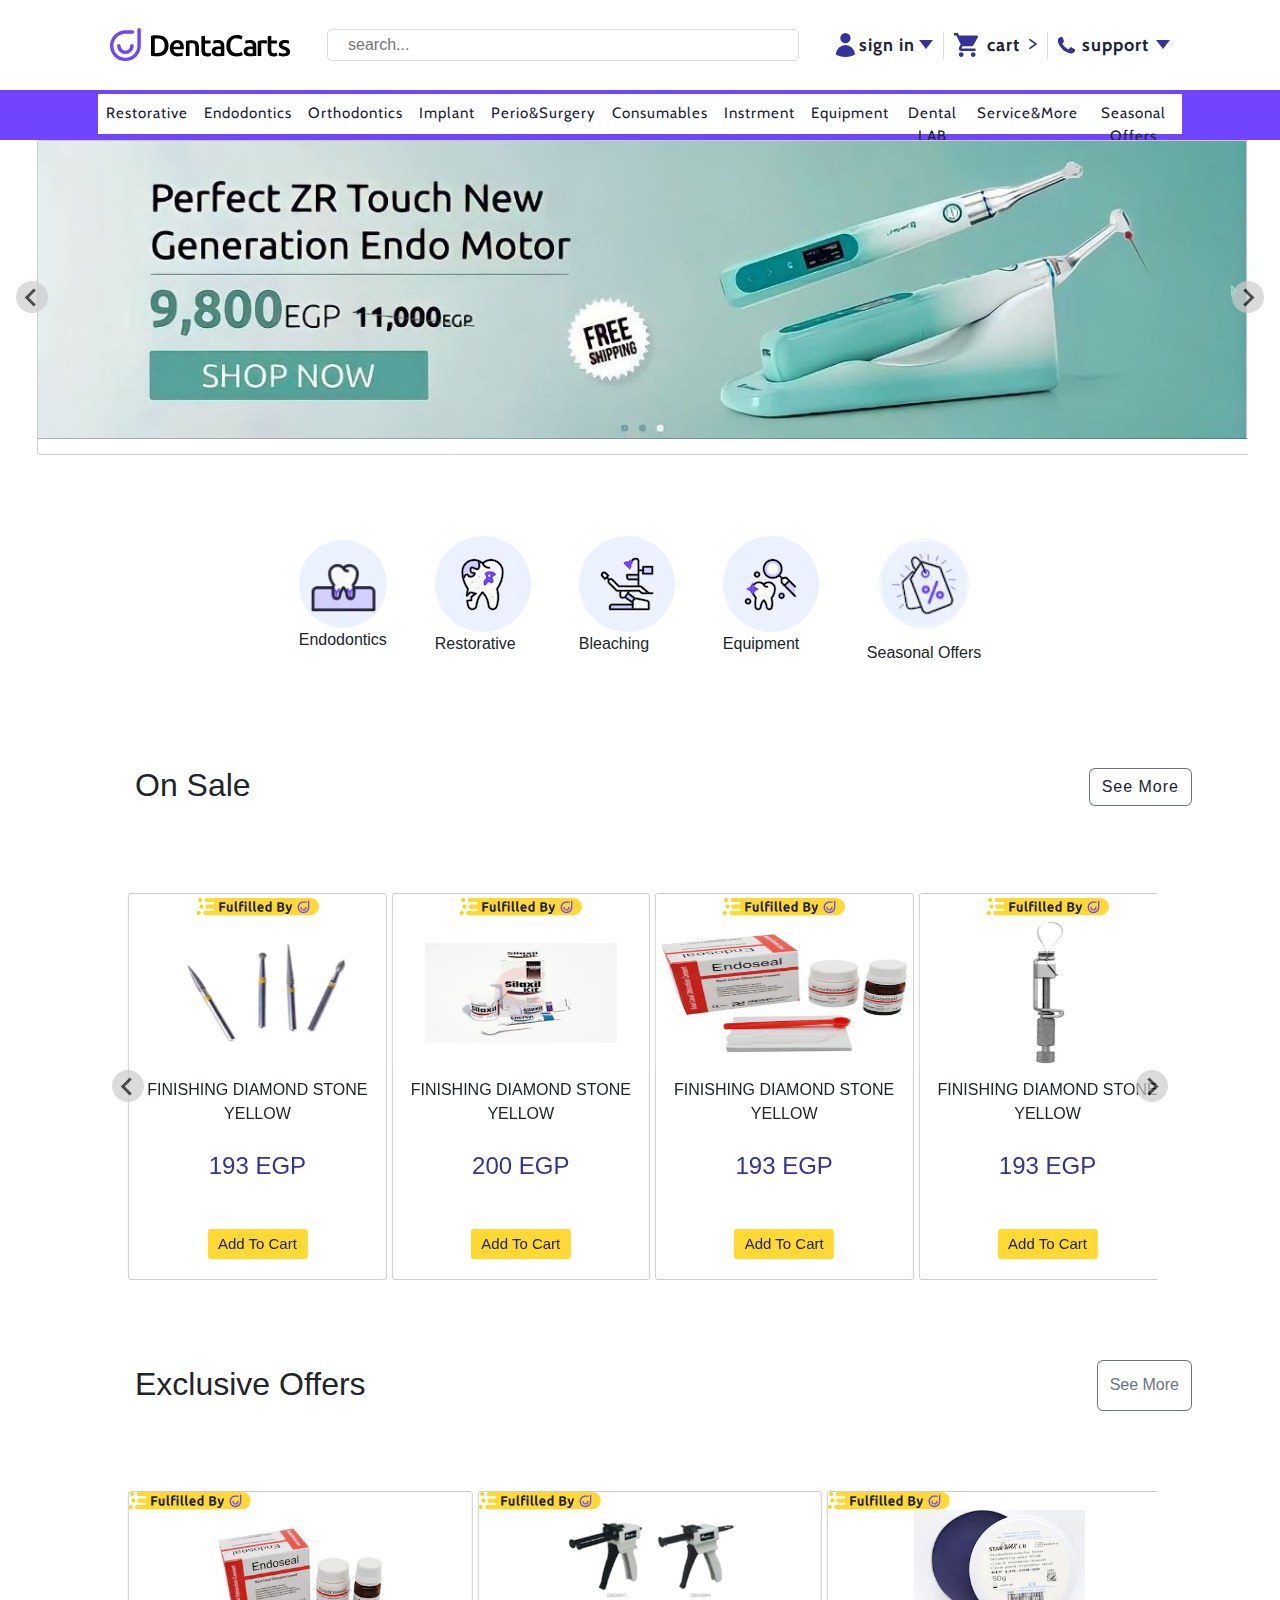
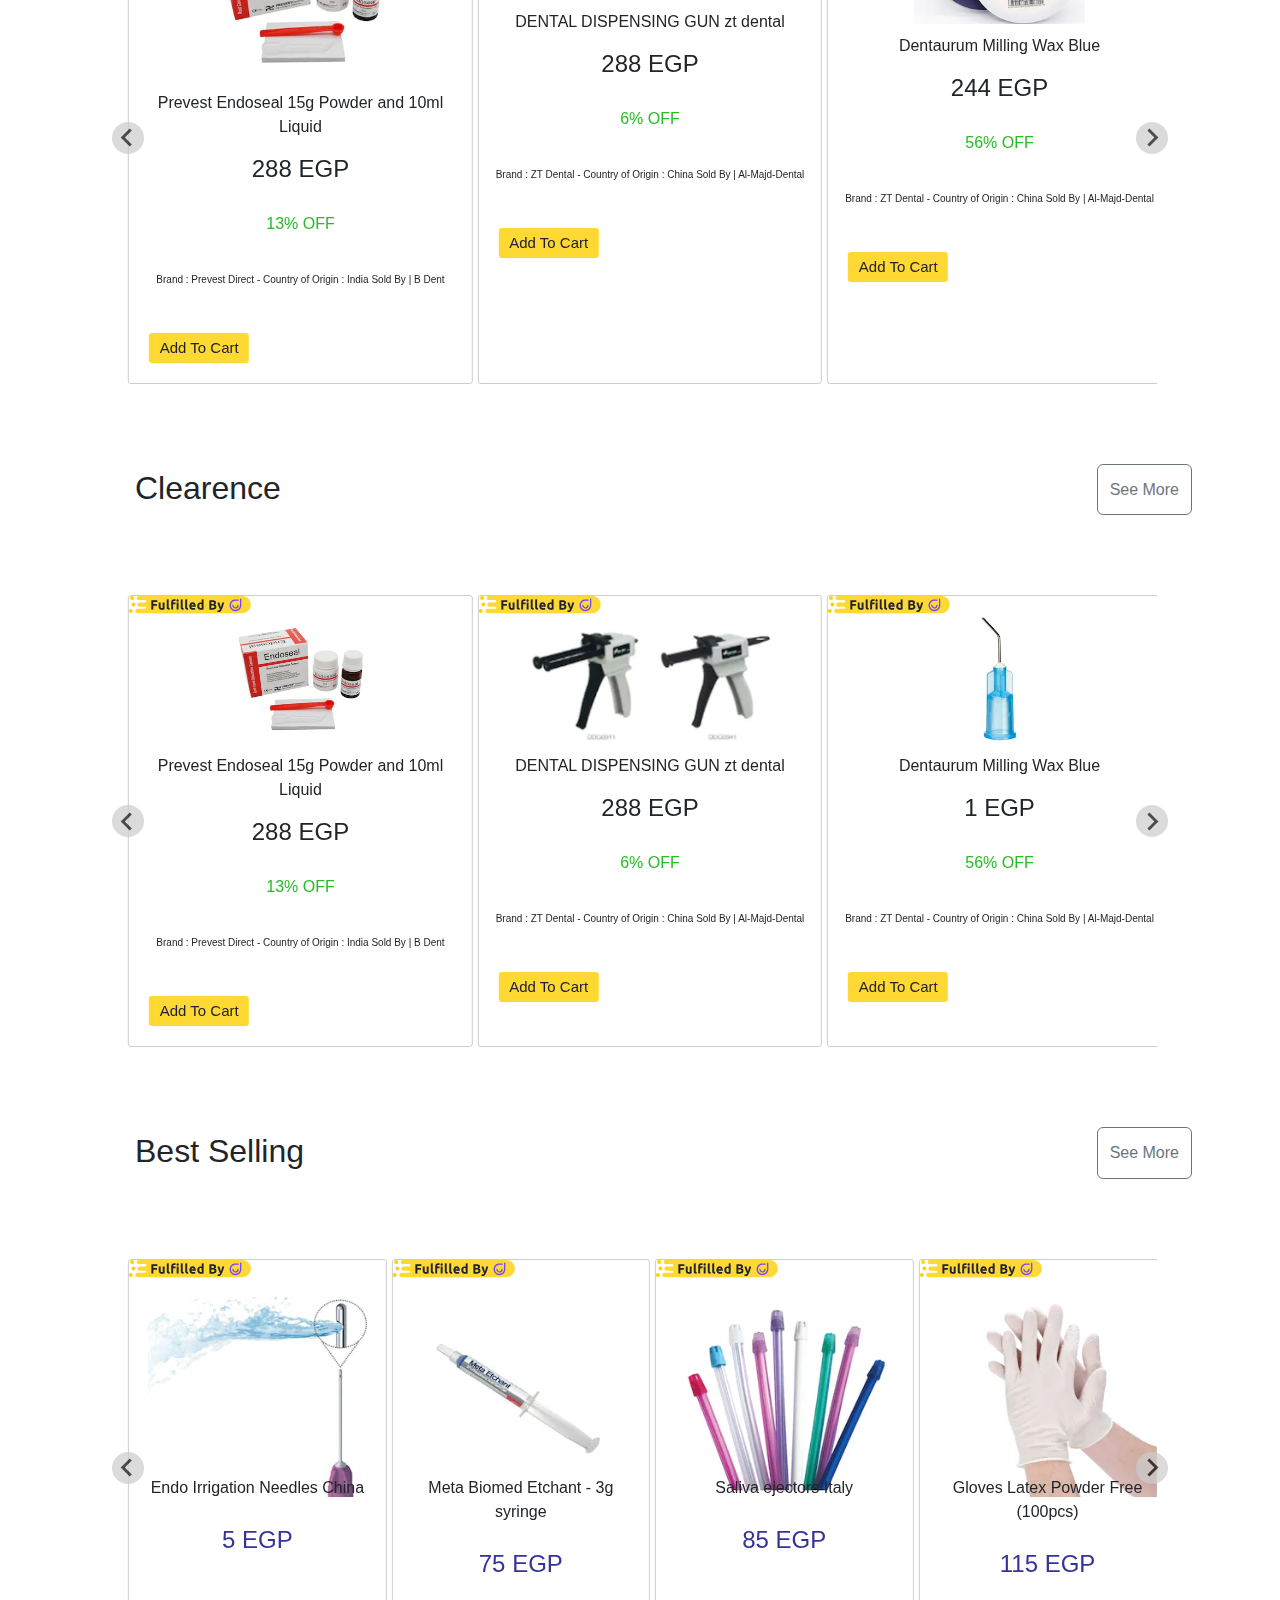
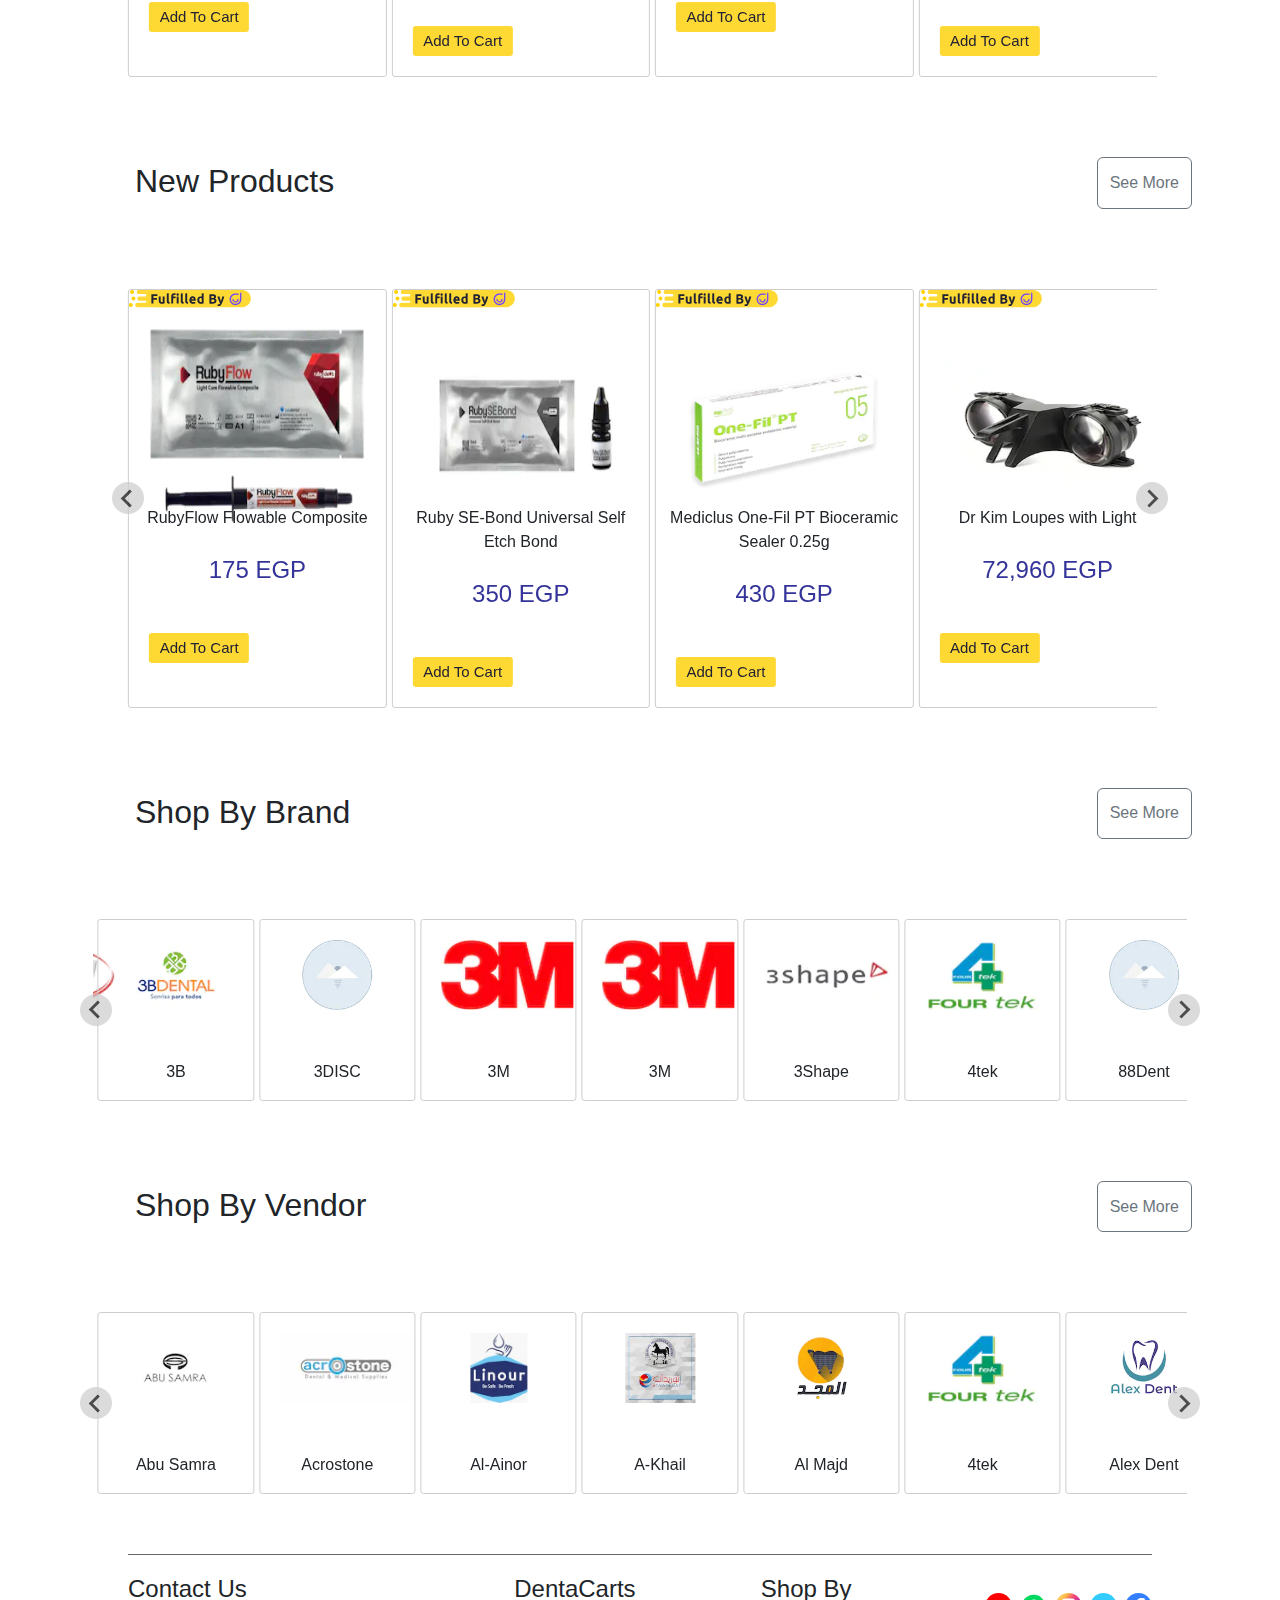
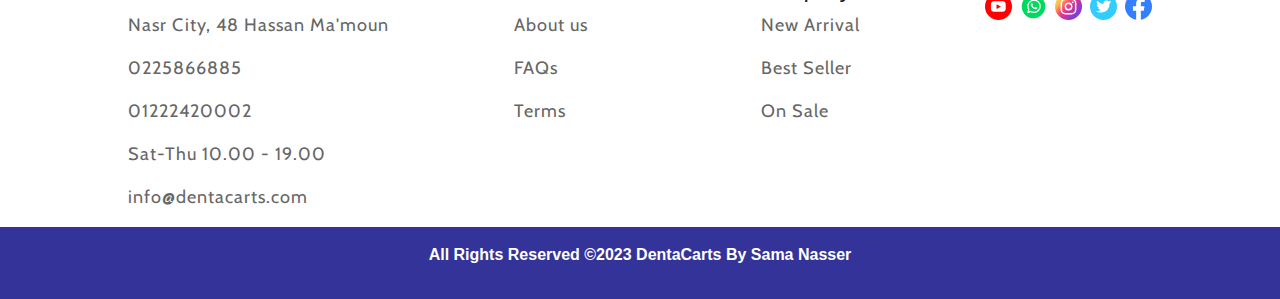
==== commit 156ae58a: "init commit" ====
--- a/index.html
+++ b/index.html
@@ -17,6 +17,7 @@
 </head>
 
 <body>
+    <!--Start Header-->
     <div class="LocalIcon_root">
         <i class="fas fa-bars text-dark d-block d-md-none" type="button" data-bs-toggle="offcanvas"
             data-bs-target="#offcanvasWithBackdrop" aria-controls="offcanvasWithBackdrop"></i>
@@ -97,6 +98,9 @@
             </div>
         </div>
     </div>
+    <!--End Header-->
+
+    <!--Start second Header-->
     <div class="offcanvas offcanvas-start" tabindex="-1" id="offcanvasWithBackdrop"
         aria-labelledby="offcanvasWithBackdropLabel">
         <div class="offcanvas-header">
@@ -317,6 +321,9 @@
             </div>
         </div>
     </div>
+    <!--End second Header-->
+
+    <!--Start Navbar-->
     <nav class="navbar d-none d-md-block navbar-expand-lg navbar-light position-relative ">
         <div class="container-fluid d-flex justify-content-center align-items-center">
             <div class="collapse navbar-collapse" id="navbarSupportedContent">
@@ -634,6 +641,9 @@
             </div>
         </div>
     </nav>
+    <!--End Navbar-->
+
+    <!--Start Body-->
     <section class="home_banner">
         <div class="splide" aria-label="Splide Basic HTML Example">
             <div class="splide__track">
@@ -1733,6 +1743,7 @@
             </div>
         </section>
     </section>
+    <!--End Body-->
 
 
 
--- a/assets/style/style.css
+++ b/assets/style/style.css
@@ -252,7 +252,7 @@
 .sale {
     margin-top: 5px;
     position: relative;
-    left: 25px;
+    left: 55px;
 }
 .aaaa p{
     color: #666;
